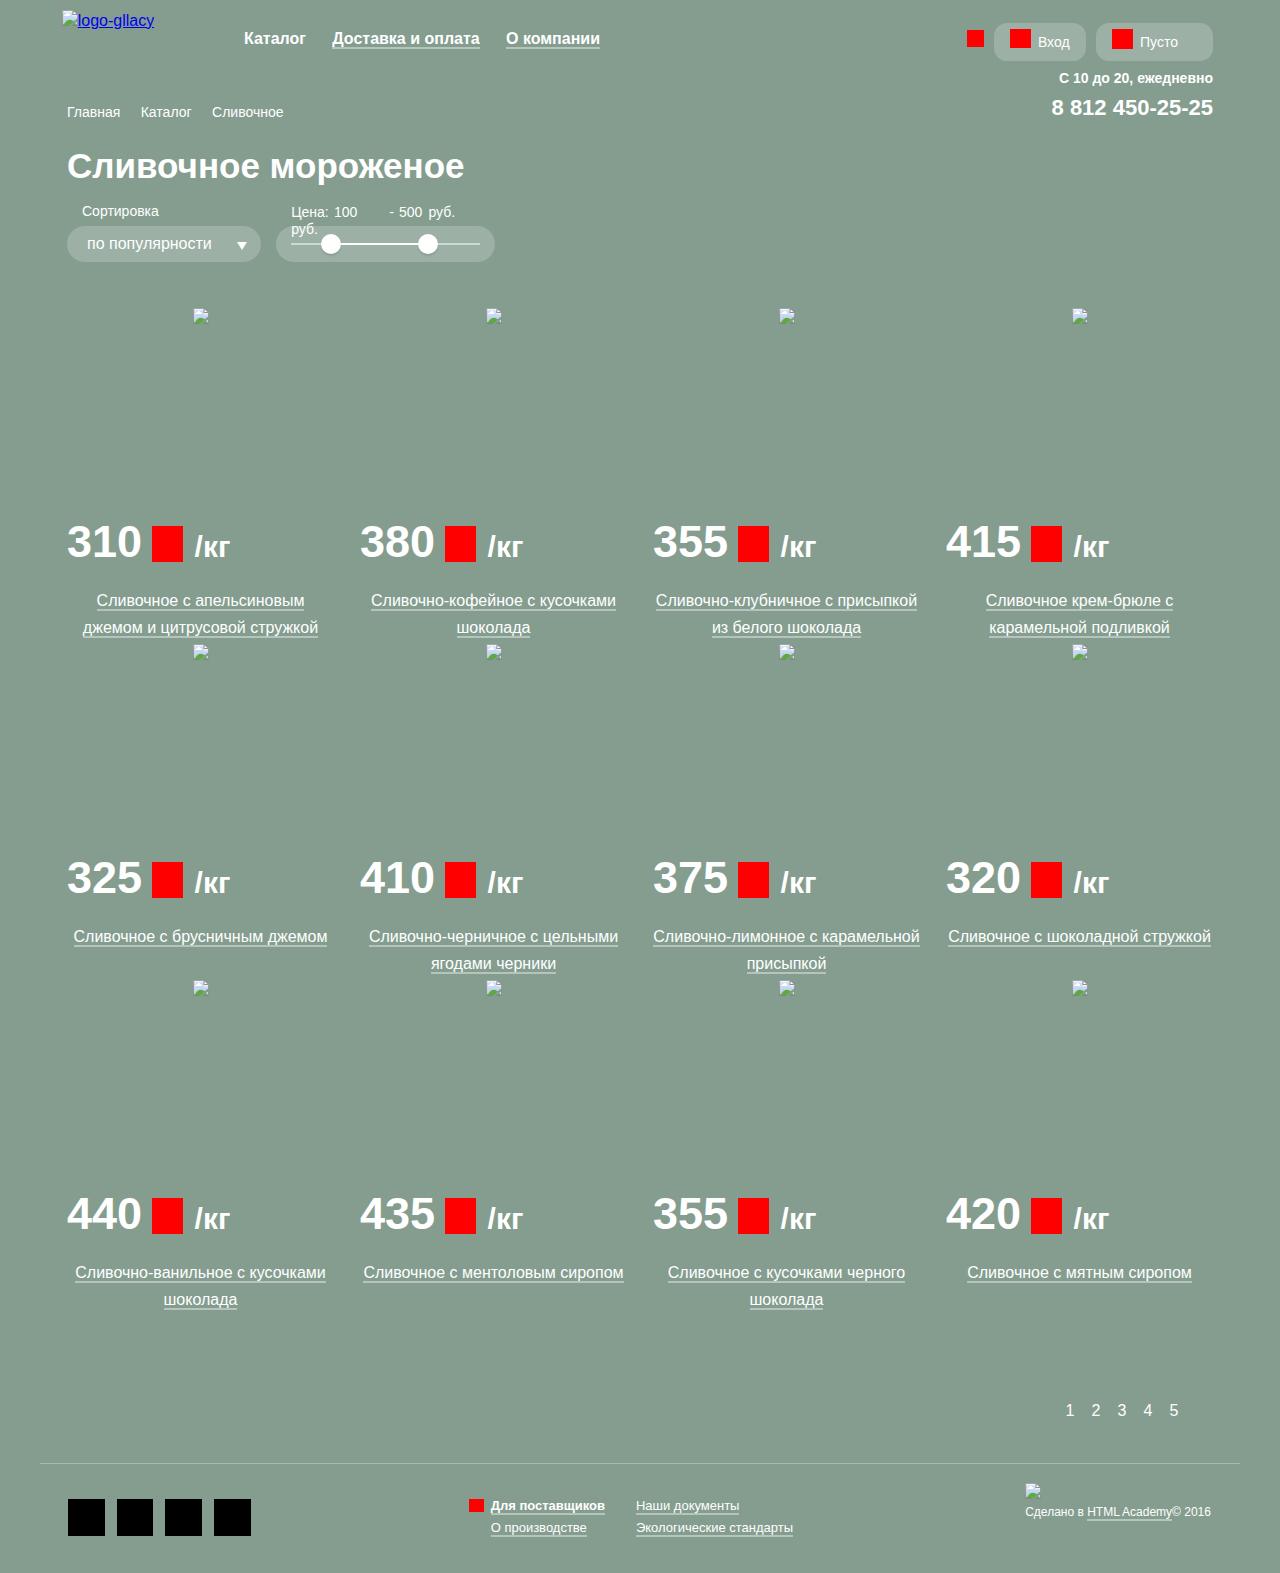
==== catalog.html @ 7f117c78 "Сетка страницы index.html  на проверку." ====
<!DOCTYPE html>
<html lang="ru">
<head>
  <meta charset="UTF-8">
  <title>Gllacy Каталог</title>
  <link href="css/style.css" rel="stylesheet">
  <link href="css/font-awesome.min.css" rel="stylesheet">

  <style>
 /**
     .search-form label, .login-form label {
      font-size: 0;
      display: block;
    }
    .search-form input, .login-form input {
      font-size: 14px;
      width: 100%;
    }


    .select {
      display: inline-block;
      width: 200px;
      height: 30px;
      line-height: 30px;
      background: rgba(155,155,155,.6);
      border-radius: 30px;
      position: relative;
    }
    .select::after {
      position: absolute;
      content: "";
      border-top: 8px solid #000;
      border-left: 5px solid transparent;
      border-right: 5px solid transparent;
      border-bottom-width: 0;
      right: 10px;
      top: 13px;
    }
    .select input {
      display: none;
    }
    #popular:checked ~ .select-text .select-text-1,
    #cheap:checked ~ .select-text .select-text-2,
    #expensive:checked ~ .select-text .select-text-3,
    #fat:checked ~ .select-text .select-text-4 {
      display: block;
    }
    #popular:checked ~ .select-drop [for="popular"],
    #cheap:checked ~ .select-drop [for="cheap"],
    #expensive:checked ~ .select-drop [for="expensive"],
    #fat:checked ~ .select-drop [for="fat"] {
      display: none;
    }
    .select-text div {
      display: none;
      padding: 0 20px;
    }
    .select-drop {
      top: 100%;
      width: 100%;
      box-sizing: border-box;
      position: absolute;
      background: white;
      display: none;
    }
    .select:hover .select-drop {
      display: block;
    }
    .label-drop {
      display: block;
      line-height: 1.5;
      padding: 3px 20px;
    }
    .label-drop:hover {
      background: blue;
    }**/

  </style>
</head>
<body>

<header class="main-header">
  <div class="container-center clearfix">

    <nav class="main-navigation">
      <div class="logo">
        <a href="index.html"><img src="img/logo_gllacyshop.svg" width="154px" height="64px" alt="logo-gllacy"></a>
      </div>
      <ul class="catalog-menu">
        <li class="catalog">
          <a href="#">Каталог</a>
          <div class="wrapper-catalog-submenu">
            <ul class="catalog-submenu">
              <li class="catalog-new">
                <a href="#">Новинки</a>
              </li>
              <li class="catalog-current-page">
                <a href="#">Сливочное</a>
              </li>
              <li>
                <a href="#">Щербеты</a>
              </li>
              <li>
                <a href="#">Фруктовый лед</a>
              </li>
              <li>
                <a href="#">Мелорин</a>
              </li>
            </ul>
            </div>
        </li>
        <li>
          <a href="#"><span>Доставка и оплата</span></a>
        </li>
        <li>
          <a href="#"><span>О компании</span></a>
        </li>
      </ul>
    </nav>
    <div class="user-block">
      <div class="user-search">
        <a class="search-link" href="#">
        </a>
        <div class="user-search-form">
          <form class="search-form" action="#" method="post" name="search-form">
            <fieldset>
              <label><input type="text" name="search-item" value="" placeholder="Что ищем?">Что ищем?</label>
            </fieldset>
          </form>
        </div>
      </div>
      <div class="user-login">
        <a class="user-login-link" href="#">Вход</a>
        <div class="user-login-form">
          <form class="login-form" action="#" method="post" name="login-form">
            <fieldset>
              <label><input type="email" name="e-mail" value="" placeholder="Электронная почта">Электронная
                почта</label>
              <label><input type="password" name="password" value="" placeholder="Пароль">Пароль</label>
              <div class="wrapper-button-links">
                <button class="btn" type="submit">Войти</button>
                <div class="user-login-links">
                  <a href="#">Забыли пароль?</a>
                  <a href="#">Новая регистрация</a>
                </div>
              </div>
            </fieldset>
          </form>

        </div>
      </div>
      <div class="user-cart">
        <a class="user-cart-link" href="#"><span class="cart-empty">Пусто</span><span class="cart-number-of-items">2 товара</span> </a>

        <div class="user-cart-form">

          <table class="cart-form-table">
            <tr>
              <td class="cart-check"><span class="cart-check-simbol"></span></td>
              <td class="cart-image"><img src="#" width="" height="" alt="icon-hit1"></td>
              <td class="cart-description">Пломбир с апельсиновым джемом</td>
              <td class="cart-price-per-item">1,5 кг <span class="price-per-item">х 200 руб.</span></td>
              <td class="cart-price-total">300 руб.</td>
            </tr>
            <tr>
              <td class="cart-check"><span class="cart-check-simbol"></span></td>
              <td class="cart-image"><img src="#" width="" height="" alt="icon-hit3"></td>
              <td class="cart-description">Клубничный пломбир с присыпкой<br>
                из белого шоколада
              </td>
              <td class="cart-price-per-item">1,5 кг <span class="price-per-item">х 300 руб.</span></td>
              <td class="cart-price-total">450 руб.</td>
            </tr>
            <tr>
              <td class="cart-total" colspan="4">Итого: 750 руб.</td>
            </tr>
          </table>
          <a href="#" class="btn btn-order">Оформить заказ</a>

        </div>
      </div>
    </div>
    <div class="contact-info">
      <span class="contact-info-normal">С 10 до 20, ежедневно</span><br><span class="contact-info-bold">8 812 450-25-25</span>
    </div>

  </div>
</header>

<main class="container-center">

  <div class="container-header">
    <div class="breadcrumbs">
      <a href="index.html">Главная</a>
      <a href="">Каталог</a>
      <a href="#" class="breadcrumbs-current-page">Сливочное</a>
    </div>
    <h1 class="container-header-header">Сливочное мороженое</h1>
  </div>

  <div class="container-content clearfix">
    <form class="filter-icecream" action="URL" name="icecream" method="post">

      <fieldset class="filter-icecream-sorting">
        <legend>Сортировка</legend>
        <div class="select">
          <input type="radio" id="popular" name="sorting" value="popular" checked>
          <input type="radio" id="cheap" name="sorting" value="popular">
          <input type="radio" id="expensive" name="sorting" value="popular">
          <input type="radio" id="fat" name="sorting" value="popular">
          <div class="select-text">
            <div class="select-text-1">по популярности</div>
            <div class="select-text-2">сначала не дорогие</div>
            <div class="select-text-3">сначала дорогие</div>
            <div class="select-text-4">по жирности</div>
          </div>
          <div class="select-drop">
            <label class="label-drop" for="popular">по популярности</label>
            <label class="label-drop" for="cheap">сначала не дорогие</label>
            <label class="label-drop" for="expensive">сначала дорогие</label>
            <label class="label-drop" for="fat">по жирности</label>
          </div>
        </div>
      </fieldset>

      <div class="filter-icecream-price">

        <div class="price-control">
          <label class="min-price">Цена:<input name="min-price" type="text" value="100">руб.</label>
          <label class="max-price">-<input name="max-price" type="text" value="500">руб.</label>
        </div>
        <div class="range-control">
          <div class="scale">
            <div class="bar" style="margin-left: 30px; width: 98px"></div>
          </div>
          <div class="range-toggle range-toggle-min"></div>
          <div class="range-toggle range-toggle-max"></div>
        </div>

      </div>

      <!--<fieldset class="filter-icecream-fatness">
        <legend>Жирность</legend>
        <input type="radio" id="id-0%" name="fatness" value="0%">
        <label for="id-0%">0%</label>
        <input type="radio" id="id<10%" name="fatness" value="<10%" checked>
        <label for="id<10%">до 10%</label>
        <input type="radio" id="id<30%" name="fatness" value="<30%">
        <label for="id<30%">до 30%</label>
        <input type="radio" id="id>30%" name="fatness" value=">30%">
        <label for="id>30%">выше 30%</label>
      </fieldset>

      <fieldset class="filter-icecream-filler">
        <input type="checkbox" id="id-chocolate" name="filler" value="chocolate" checked>
        <label for="id-chocolate">шоколадные</label>
        <input type="checkbox" id="id-sugar-powder" name="filler" value="sugar-powder" checked>
        <label for="id-sugar-powder">сахарные присыпки</label>
        <input type="checkbox" id="id-fruit" name="filler" value="fruit">
        <label for="id-fruit">фрукты</label>
        <input type="checkbox" id="id-syrups" name="filler" value="syrups">
        <label for="id-syrups">сиропы</label>
        <input type="checkbox" id="id-jams" name="filler" value="jams">
        <label for="id-jams">джемы</label>
      </fieldset>
      <button class="btn" type="submit">Применить</button>-->

    </form>

    <div class="list-of-icecreams">

      <article class="icecream-option">
        <div class="icecream-image-block">
          <div class="icecream-image">
            <a href="#"><img src="img/icecream_image1.png" width="267" height="267" alt="Сливочное с апельсиновым джемом и цитрусовой стружкой"></a>
          </div>
          <div class="icecream-price">
            310 <span class="icecream-price-P"></span><span class="kg">/кг</span>
          </div>
          <div class="icecream-quick-view">
            <a class="btn" href="#">Быстрый просмотр</a>
          </div>
        </div>
        <h3 class="icecream-title">
          <a href="#">Сливочное с апельсиновым
            джемом и цитрусовой стружкой</a>
        </h3>
      </article>

      <article class="icecream-option">
        <div class="icecream-image-block">
          <div class="icecream-image">
            <a href="#"><img src="img/icecream_image2.png" width="267" height="267" alt="Сливочно-кофейное с кусочками шоколада"></a>
          </div>
          <div class="icecream-price">
            380 <span class="icecream-price-P"></span><span class="kg">/кг</span>
          </div>
          <div class="icecream-quick-view">
            <a class="btn" href="#">Быстрый просмотр</a>
          </div>
        </div>
        <h3 class="icecream-title">
          <a href="#">Сливочно-кофейное с
            кусочками шоколада</a>
        </h3>
      </article>

      <article class="icecream-option">
        <div class="icecream-image-block">
          <div class="icecream-image">
            <a href="#"><img src="img/icecream_image3.png" width="267" height="267" alt="Сливочно-клубничное с присыпкой из белого шоколада"></a>
          </div>
          <div class="icecream-price">
            355 <span class="icecream-price-P"></span><span class="kg">/кг</span>
          </div>
          <div class="icecream-quick-view">
            <a class="btn" href="#">Быстрый просмотр</a>
          </div>
        </div>
        <h3 class="icecream-title">
          <a href="#">Сливочно-клубничное с
            присыпкой из белого
            шоколада</a>
        </h3>
      </article>

      <article class="icecream-option">
        <div class="icecream-image-block">
          <div class="icecream-image">
            <a href="#"><img src="img/icecream_image4.png" width="267" height="267" alt="Сливочное крем-брюле с карамельной подливкой"></a>
          </div>
          <div class="icecream-price">
            415 <span class="icecream-price-P"></span><span class="kg">/кг</span>
          </div>
          <div class="icecream-quick-view">
            <a class="btn" href="#">Быстрый просмотр</a>
          </div>
        </div>
        <h3 class="icecream-title">
          <a href="#">Сливочное крем-брюле
            с карамельной
            подливкой</a>
        </h3>
      </article>

      <article class="icecream-option">
        <div class="icecream-image-block">
          <div class="icecream-image">
            <a href="#"><img src="img/icecream_image5.png" width="267" height="267" alt="Сливочное с брусничным джемом"></a>
          </div>
          <div class="icecream-price">
            325 <span class="icecream-price-P"></span><span class="kg">/кг</span>
          </div>
          <div class="icecream-quick-view">
            <a class="btn" href="#">Быстрый просмотр</a>
          </div>
        </div>
        <h3 class="icecream-title">
          <a href="#">Сливочное с
            брусничным джемом</a>
        </h3>
      </article>

      <article class="icecream-option">
        <div class="icecream-image-block">
          <div class="icecream-image">
            <a href="#"><img src="img/icecream_image6.png" width="267" height="267" alt="Сливочно-черничное с цельными ягодами черники"></a>
          </div>
          <div class="icecream-price">
            410 <span class="icecream-price-P"></span><span class="kg">/кг</span>
          </div>
          <div class="icecream-quick-view">
            <a class="btn" href="#">Быстрый просмотр</a>
          </div>
        </div>
        <h3 class="icecream-title">
          <a href="#">Сливочно-черничное с
            цельными ягодами
            черники </a>
        </h3>
      </article>

      <article class="icecream-option">
        <div class="icecream-image-block">
          <div class="icecream-image">
            <a href="#"><img src="img/icecream_image7.png" width="267" height="267" alt="Сливочно-лимонное с карамельной присыпкой"></a>
          </div>
          <div class="icecream-price">
            375 <span class="icecream-price-P"></span><span class="kg">/кг</span>
          </div>
          <div class="icecream-quick-view">
            <a class="btn" href="#">Быстрый просмотр</a>
          </div>
        </div>
        <h3 class="icecream-title">
          <a href="#">Сливочно-лимонное с
            карамельной
            присыпкой </a>
        </h3>
      </article>

      <article class="icecream-option">
        <div class="icecream-image-block">
          <div class="icecream-image">
            <a href="#"><img src="img/icecream_image8.png" width="267" height="267" alt="Сливочное с шоколадной стружкой"></a>
          </div>
          <div class="icecream-price">
            320 <span class="icecream-price-P"></span><span class="kg">/кг</span>
          </div>
          <div class="icecream-quick-view">
            <a class="btn" href="#">Быстрый просмотр</a>
          </div>
        </div>
        <h3 class="icecream-title">
          <a href="#">Сливочное с
            шоколадной стружкой </a>
        </h3>
      </article>

      <article class="icecream-option">
        <div class="icecream-image-block">
          <div class="icecream-image">
            <a href="#"><img src="img/icecream_image9.png" width="267" height="267" alt="Сливочно-ванильное с кусочками шоколада"></a>
          </div>
          <div class="icecream-price">
            440 <span class="icecream-price-P"></span><span class="kg">/кг</span>
          </div>
          <div class="icecream-quick-view">
            <a class="btn" href="#">Быстрый просмотр</a>
          </div>
        </div>
        <h3 class="icecream-title">
          <a href="#">Сливочно-ванильное с
            кусочками шоколада </a>
        </h3>
      </article>

      <article class="icecream-option">
        <div class="icecream-image-block">
          <div class="icecream-image">
            <a href="#"><img src="img/icecream_image10.png" width="267" height="267" alt="Сливочноe с ментоловым сиропом"></a>
          </div>
          <div class="icecream-price">
            435 <span class="icecream-price-P"></span><span class="kg">/кг</span>
          </div>
          <div class="icecream-quick-view">
            <a class="btn" href="#">Быстрый просмотр</a>
          </div>
        </div>
        <h3 class="icecream-title">
          <a href="#">Сливочноe с
            ментоловым сиропом </a>
        </h3>
      </article>

      <article class="icecream-option">
        <div class="icecream-image-block">
          <div class="icecream-image">
            <a href="#"><img src="img/icecream_image11.png" width="267" height="267" alt="Сливочное с кусочками черного шоколада"></a>
          </div>
          <div class="icecream-price">
            355 <span class="icecream-price-P"></span><span class="kg">/кг</span>
          </div>
          <div class="icecream-quick-view">
            <a class="btn" href="#">Быстрый просмотр</a>
          </div>
        </div>
        <h3 class="icecream-title">
          <a href="#">Сливочное с кусочками
            черного шоколада </a>
        </h3>
      </article>

      <article class="icecream-option">
        <div class="icecream-image-block">
          <div class="icecream-image">
            <a href="#"><img src="img/icecream_image12.png" width="267" height="267" alt="Сливочное с мятным сиропом"></a>
          </div>
          <div class="icecream-price">
            420 <span class="icecream-price-P"></span><span class="kg">/кг</span>
          </div>
          <div class="icecream-quick-view">
            <a class="btn" href="#">Быстрый просмотр</a>
          </div>
        </div>
        <h3 class="icecream-title">
          <a href="#">Сливочное с мятным
            сиропом </a>
        </h3>
      </article>

    </div>
    <div class="pagination">
      <a class="prev" href="#prev">Назад
        <i class="fa fa-angle-left disabled"></i>
      </a>
      <a class="current" href="#">1</a>
      <a href="#">2</a>
      <a href="#">3</a>
      <a href="#">4</a>
      <a href="#">5</a>
      <a class="next" href="#next">Вперед
        <i class="fa fa-angle-right"></i>
      </a>
    </div>
  </div>
</main>

<footer class="main-footer">
  <div class="container-center clearfix">

    <section class="footer-social">
      <a class="social-btn social-btn-tw" href="#">Твиттер</a>
      <a class="social-btn social-btn-inst" href="#">Инстаграм</a>
      <a class="social-btn social-btn-fb" href="#">Фейсбук</a>
      <a class="social-btn social-btn-vk" href="#">Вконтакте</a>
    </section>
    <section class="footer-about-us">
      <div class="about-us-column1">
        <a href="#">Для поставщиков</a><br>
        <a href="#">О производстве</a>
      </div>
      <div class="about-us-column2">
        <a href="#">Наши документы</a><br>
        <a href="#">Экологические стандарты</a>
      </div>
    </section>
    <section class="footer-copyright">
      <a href="https://htmlacademy.ru"> <img src="img/logo-html_academy.svg" width="108" height="37" alt="logo-HTML-academy"></a>
      <p>Сделано в <a href="https://htmlacademy.ru">HTML Academy</a>© 2016</p>
    </section>

  </div>
</footer>
</body>
</html>
---- css/style.css ----
body {
  font-family: 'Roboto', Helvetica, sans-serif;
  font-size: 16px;
  font-weight: normal;
  line-height: 22px;
  color: #ffffff;
}

body {
  margin: 0;
  padding: 0;
  background: #849d8f;
}
/**---------------------Slider-index.html only-------------------**/
body > input[type="radio"] {
  display: none;
}

.site-wrapper {
  min-width: 1200px;
  background: #849d8f url("../img/slider_option1.png") no-repeat;
  background-position: top center;
  transition: background-image 0.5s ease, background-color 0.5s ease;
}

.site-wrapper:before,
.site-wrapper:after {
  content: "";
  visibility: hidden;
}

.site-wrapper:before{
  background-image: url("../img/slider_option2.png");
}

.site-wrapper:after {
  background-image: url("../img/slider_option3.png");
}
/**---------------------Slider-index.html only-------------------**/

.container-center {
  width: 1200px;
  margin: 0 auto;
  padding: 0 27px;
  -webkit-box-sizing: border-box;
  -moz-box-sizing: border-box;
  box-sizing: border-box;
}

header .container-center {
  position: relative;
}

.main-header .main-navigation {
  float: left;
  max-width: 766.70px;
}

.main-navigation .catalog-menu {
  margin: 0;
  margin-left: 163.88px;
  padding: 0;
  padding-top: 23px;
  list-style: none;
  font-size: 0;
}

.catalog-menu > li {
  display: inline-block;
  position: relative;
  vertical-align: top;
  font-size: 16px;
  font-weight: bold;
  line-height: 20px;
}

.catalog-menu > li > a {
  display: block;
  padding: 7px 13.13px;
  color: #ffffff;
  text-decoration: none;
  line-height: 18px;
  border-radius: 13px;
}

.catalog-menu span {
  border-bottom: 2px rgba(255, 255, 255, 0.4) solid;
}

.catalog-menu li:hover a {
  background: #f7f6f3;
  color: #333333;
}

.catalog-menu > li > a:active {
  background: red;
  color: #333333;
}

.wrapper-catalog-submenu {
  display: none;
  position: absolute;
  z-index: 100;
  top: 32px;
  left: -6.62px;
  min-width: 142.81px;
  padding-top: 5px;
}

.main-navigation .catalog-submenu {
  padding: 0;
  padding-top: 10.87px;
  padding-bottom: 5px;
  background: #f7f6f3;
  list-style: none;
  border-radius: 4px;
  -webkit-box-sizing: border-box;
  -moz-box-sizing: border-box;
  box-sizing: border-box;
}

.catalog-submenu > li {
  font-size: 14px;
  font-weight: normal;
}

.catalog-submenu a {
  display: block;
  margin-bottom: 5px;
  padding-top: 6px;
  padding-bottom: 6px;
  padding-left: 19.75px;
  padding-right: 21.14px;
  color: #343434;
  text-decoration: none;
}

.catalog:hover .wrapper-catalog-submenu {
  display: block;
}

.main-header .user-block {
  float: right;
  max-width: 322.61px;
  padding-top: 23px;
  vertical-align: top;
  font-size: 0;
}

.user-search, .user-login, .user-cart {
  display: inline-block;
  position: relative;
  margin-left: 10.20px;
  font-size: 14px;
  font-weight: 500;
}

.search-link, .user-login-link, .user-cart-link {
  display: block;
  position: relative;
  padding-top: 8.06px;
  padding-bottom: 8.22px;
  color: #ffffff;
  text-decoration: none;
  background: rgba(255,255,255,0.2);
  border-radius: 13px;
  -webkit-box-sizing: border-box;
  -moz-box-sizing: border-box;
  box-sizing: border-box;
}

.search-link {
  width: 17px;
  height: 17px;
}

.search-link::before {
  content: "";
  position: absolute;
  top: 0;
  left: 0;
  width: 17px;
  height: 17px;
  background: #ff0000;
}

.user-login-link {
  min-width: 91.88px;
  padding-left: 44px;
}

.user-login-link::before {
  content: "";
  position: absolute;
  top: 6px;
  left: 16px;
  width: 21px;
  height: 19px;
  background: #ff0000;
}

.user-cart-link {
  min-width: 117px;
  padding-left: 44px;
}

.user-cart-link::before {
  content: "";
  position: absolute;
  top: 6px;
  left: 16px;
  width: 21px;
  height: 20px;
  background: #ff0000;
}

.user-search-form, .user-login-form, .user-cart-form {
  display: none;
  position: absolute;
  z-index: 100;
  right: 0;
  top: 37px;
}

.user-search:hover .search-link,
.user-login:hover .user-login-link,
.user-cart:hover .user-cart-link {
  background: #f8f7f4;
  color: #313131;
}

.user-search:hover .user-search-form,
.user-login:hover .user-login-form,
.user-cart:hover .user-cart-form {
  display: block;
}

.cart-number-of-items {
  display: none;
}

.user-cart:hover .cart-number-of-items {
  display: block;
}

.user-cart:hover .cart-empty {
  display: none;
}

.clearfix::after {
  content: "";
  display: table;
  clear: both;
}

.main-header .logo {
  position: absolute;
  top: 9.69px;
  left: 21.75px;
}

.main-header .contact-info {
  position: absolute;
  top: 70.87px;
  right: 27px;
  width: 322.61px;
  color: #ffffff;
  font-size: 0;
  text-align: right;
}

.contact-info-normal {
  font-size: 14px;
  font-weight: bold;
  line-height: 15.67px;
}

.contact-info-bold {
  font-size: 22px;
  font-weight: bold;
  line-height: 28.35px;
}

.btn {
  display: inline-block;
  vertical-align: top;
  background-color: #e94f38;
  color: #ffffff;
  text-decoration: none;
}
/**--------------------- slider-index.html only-------------------**/
.slider {
  position: relative;
  margin-bottom: 40.67px;
  padding-top: 339.50px;
  text-align: center;
}

.slide {
  display: none;
}

.slide-title {
  width: 700px;
  margin: 0 auto;
  margin-bottom: 19.77px;
  color: #ffffff;
  font-size: 60px;
  font-weight: 900;
  line-height: 60.35px;
}

.btn-slider {
  padding: 14.33px 38.80px;
  text-align: center;
  font-size: 31.48px;
  font-weight: bold;
  line-height: 41px;
  text-shadow: 0 2px 5px rgba(160, 32, 11, 0.76);
  background: -moz-linear-gradient(top, #f26843 0%, #e74a35 100%);
  background: -webkit-linear-gradient(top, #f26843 0%, #e74a35 100%);
  background: linear-gradient(to bottom, #f26843 0%, #e74a35 100%);
  border-radius: 100px;
  box-shadow: 0 2px 2px rgba(172, 16, 0, 0.64);
}

.slide-btn:hover {
  background: -moz-linear-gradient(top, #f58669 0%, #ec6f5e 100%);
  background: -webkit-linear-gradient(top, #f58669 0%, #ec6f5e 100%);
  background: linear-gradient(to bottom, #f58669 0%, #ec6f5e 100%);
  box-shadow: 0 2px 2px rgba(172, 16, 0, 1);
}

.slide-btn:active {
  background: -moz-linear-gradient(top, #d84732 0%, #e1613e 100%);
  background: -webkit-linear-gradient(top, #d84732 0%, #e1613e 100%);
  background: linear-gradient(to bottom, #d84732 0%, #e1613e 100%);
  box-shadow: inset 0 2px 2px rgba(172, 16, 0, 1);
}

.slider-controls {
  position: absolute;
  bottom: 22.55px;
  left: 0;
  z-index: 20;
  font-size: 0;
}

.slider-controls label {
  display: inline-block;
  width: 17px;
  height: 17px;
  margin-right: 8px;
  vertical-align: top;
  background-color: transparent;
  border: 2px solid #ffffff;
  border-radius: 50%;
  cursor: pointer;
}

#btn-1:checked ~ .site-wrapper #slide1,
#btn-2:checked ~ .site-wrapper #slide2,
#btn-3:checked ~ .site-wrapper #slide3 {
  display: block;
}

#btn-1:checked ~ .site-wrapper {
  background-color: #849d8f;
  background-image: url("../img/slider_option1.png");
}

#btn-2:checked ~ .site-wrapper {
  background-color: #8996a6;
  background-image: url("../img/slider_option2.png");
}

#btn-3:checked ~ .site-wrapper {
  background-color: #9d8b84;
  background-image: url("../img/slider_option3.png");
}

#btn-1:checked ~ .site-wrapper label[for="btn-1"],
#btn-2:checked ~ .site-wrapper label[for="btn-2"],
#btn-3:checked ~ .site-wrapper label[for="btn-3"] {
  background-color: #ffffff;
}
/**--------------------- slider-index.html only-------------------**/

/**--------------------- special offers-index.html only-------------------**/
.special-offers {
  margin-bottom: 40.25px;
  color: #ffffff;
}

.special-offer {
  max-width: 560px;
  padding-left: 18px;
  padding-right: 20px;
  padding-top: 17.67px;
  border-radius: 12px;
  -webkit-box-sizing: border-box;
  -moz-box-sizing: border-box;
  box-sizing: border-box;
}

h2.special-offer-header {
  margin-top: 0;
  margin-bottom: 16px;
  font-size: 35px;
  font-weight: bold;
  line-height: 38.61px;
}

.special-offers p {
  margin-top: 0;
  margin-bottom: 27.29px;
  min-height: 58.78px;
  font-size: 18px;
  font-weight: bold;
  line-height: 22px;
}

.malinka {
  float: left;
  background: #a70004 url("../img/special_offer_malinka.png") no-repeat;
  background-size: cover;
}

.chocolate {
  float: right;
  background: #4a2a1c url("../img/special_offer_chocolate.png") no-repeat;
  background-size: cover;
}

.btn-special-offer {
  margin-bottom: 22.89px;
  text-align: right;
  font-size: 18px;
  font-weight: bold;
}

.btn-special-offer a {
  padding: 12.99px 21.86px;
  border-radius: 23px;
}
/**--------------------- special offers-index.html only-------------------**/

/**--------------------- catalog container-header-catalog.html only-------------------**/
.container-header {
  padding-top: 44.05px;
  font-size: 0;
}

.container-header .breadcrumbs{
  margin-bottom: 5.67px;
  padding-right: 261.5px;
}

.breadcrumbs a {
  display: inline-block;
  vertical-align: top;
  margin-right: 20.43px;

  text-decoration: none;
  font-size: 14px;
  font-weight: normal;
  line-height: 15.62px;
  color: #ffffff;
}

h1.container-header-header {
  font-size: 35px;
  font-weight: bold;
  color: #ffffff;
  line-height: 30px;
}
/**--------------------- catalog container-header-catalog.html only-------------------**/

/**--------------------- catalog container-content-catalog.html only-------------------**/
.container-content {

}
/**--------------------- FORM filter-icecream-catalog.html only-------------------**/
.container-content .filter-icecream{
  margin-bottom: 39.8px;
  font-size: 0;
}

.filter-icecream-sorting, .filter-icecream-price,
.filter-icecream-fatness,.filter-icecream-filler{
  display: inline-block;
  margin-right: 15.2px;
}
/**--------------------- FORM filter-icecream-sorting.html only-------------------**/
.filter-icecream-sorting {
  padding: 0;
  margin: 0;
  margin-right: 15.2px;
  margin-bottom: 6px;
  border: none;
  outline: none;
  font-family: 'Roboto', Helvetica, sans-serif;
  font-size: 14px;
  font-weight: 500;
  color: #ffffff;
}

.filter-icecream-sorting legend {
  padding: 0;
  margin: 0;
  margin-left: 15px;
  line-height: 15.78px;
  margin-bottom:6px;
}

.filter-icecream-sorting .select {
  display: inline-block;
  width: 194px;
  height: 36px;
  line-height: 36px;
  background: rgba(255,255,255,.2);
  border-radius: 30px;
  position: relative;
}

.filter-icecream-sorting .select::after {
  position: absolute;
  content: "";
  border-top: 8px solid #FFFFFF;
  border-left: 5px solid transparent;
  border-right: 5px solid transparent;
  border-bottom-width: 0;
  right: 14px;
  top: 16px;
}

.select input {
  display: none;
  padding: 0;
  margin: 0;
}

#popular:checked ~ .select-text .select-text-1,
#cheap:checked ~ .select-text .select-text-2,
#expensive:checked ~ .select-text .select-text-3,
#fat:checked ~ .select-text .select-text-4 {
  display: block;
}

#popular:checked ~ .select-drop [for="popular"],
#cheap:checked ~ .select-drop [for="cheap"],
#expensive:checked ~ .select-drop [for="expensive"],
#fat:checked ~ .select-drop [for="fat"] {
  display: none;
}

.select-text div {
  display: none;
  padding: 0 20px;
  font-size: 16px;
  font-weight: 500;
}

.select-drop {
  top: 37px;
  width: 100%;
  box-sizing: border-box;
  position: absolute;
  background: #FFFFFF;
  display: none;
  font-family: 'Roboto', Helvetica, sans-serif;
  font-size: 14px;
  font-weight: normal;
  color: #343434;
}

.select:hover .select-drop {
  display: block;
}

.select:hover {
  background: #FFFFFF;
}
.select:hover:after {
  border-top: 8px solid #333333;
}

.select:hover .select-text{
  color: #343434;
}

.label-drop {
  display: block;
  line-height: 23px;
  padding: 4px 20px;
}

.label-drop:hover {
  background: #1e90ff;
}
/**--------------------- FORM filter-icecream-sorting.html only-------------------**/

/**--------------------- FORM filter-icecream-price-catalog.html only-------------------**/
/**.filter-icecream {

  font-size: 0;
}**/

.filter-icecream-price {
  display: inline-block;
  vertical-align: top;
  width: 218.5px;
  margin-right: 15.19px;
  font-family: 'Roboto', Helvetica, sans-serif;
  font-size: 14px;
  font-weight: 500;
  color: #ffffff;
}

.price-control {
  height: 15.78px;
  margin-bottom: 6px;
  padding-left: 15px;
  font-size: 0;
}

.price-control label {
  display: inline-block;
  font-size: 14px;
  line-height: 15.78px;
  vertical-align: top;
  cursor: pointer;
}
.price-control .min-price {
  width: 98px;
}

.price-control .max-price {
  width: 66.41px;
  }

.price-control input {
  width: 24.20px;
  margin: 0 3.2px;
 color: inherit;
  font: inherit;
  background: none;
  border: none;
  outline: none;
}
.range-control {
  position: relative;
  width: 218.5px;
  height: 36px;
  padding-top:17px;
  padding-left: 15px;
  padding-right: 15px;
  background: rgba(255, 255, 255, 0.2);
  border-radius: 30px;
  -webkit-box-sizing: border-box;
  -moz-box-sizing: border-box;
  box-sizing: border-box;
}

.range-control .scale {
  height: 2px;
  background: rgba(255, 255, 255, 0.5);
}

.range-control .bar {
  height: 2px;
  background: #ffffff;
}

.range-toggle {
  position: absolute;
  top: 8px;
  left: 0;
  width: 20px;
  height: 20px;
  background:  #ffffff;
  border-radius: 50%;
  box-shadow: 0 2px 2px 0 rgba(0, 0, 0, 0.1);
  cursor: pointer;
}

.range-toggle-min {
  left: 45px;
}

.range-toggle-max {
  left: 142px;
}

/**--------------------- FORM filter-icecream-price-catalog.html only-------------------**/

/**--------------------- FORM filter-icecream-fatness-catalog.html only-------------------**/
/**--------------------- FORM filter-icecream-fatness-catalog.html only-------------------**/

/**--------------------- FORM filter-icecream-filler-catalog.html only-------------------**/
/**--------------------- FORM filter-icecream-filler-catalog.html only-------------------**/

/**--------------------- FORM filter-icecream-catalog.html only-------------------**/




/**--------------------- list-of-icecreams, hit-list-common for index.html, catalog.html-------------------**/
.hit-list {
  margin-bottom: 39.83px;
  font-size: 0;
}

.list-of-icecreams {
  margin-bottom: 81.94px;
  font-size: 0;
}

.hit, .icecream-option {
  display: inline-block;
  vertical-align: top;
  max-width: 267px;
  margin-right: 26px;
  text-align: center;
}

.hit:nth-child(4n),
.icecream-option:nth-child(4n) {
  margin-right: 0;
}

.hit-image-block, .icecream-image-block {
  position: relative;
  width: 267px;
  height: 267px;
  margin-bottom: 15px;
}

.hit-icon {
  font-size: 0;
}

.hit-icon::after {
  content: "";
  position: absolute;
  top: 0;
  left: 0;
  width: 61px;
  height: 61px;
  z-index: 2;
  background: #ff0000;
}

.hit-price, .icecream-price {
  position: absolute;
  top: 208.5px;
  left: 0;
  z-index: 2;
  vertical-align: bottom;
  font-size: 45px;
  font-weight: bold;
  line-height: 52px;
  color: #ffffff;
}

.hit-price .kg, .icecream-price .kg {
  font-size: 30px;
  font-weight: bold;
  color: #ffffff;
}

.hit-price-P, .icecream-price-P {
  margin: 0 20px;
  font-size: 0;
}

.hit-price-P::after,
.icecream-price-P::after {
  content: "";
  position: absolute;
  top: 9.36px;
  left: 85.04px;
  width: 31px;
  height: 36px;
  z-index: 3;
  background: #ff0000;
}

.hit-title a, .icecream-title a {
  font-size: 16px;
  font-weight: 500;
  color: #ffffff;
  line-height: 22px;
  text-decoration: none;
  border-bottom: 2px rgba(255, 255, 255, 0.4) solid;
}
.icecream-quick-view {
  display: none;
}
.icecream-quick-view {
  position: absolute;
  z-index: 1;
  top: -6px;
  left: -6px;
  width: 278px;
  height: 405px;
  background: rgba(255, 255, 255, 0.3);
  border-radius: 4px;
}

.icecream-quick-view a {
  display: inline-block;
  margin: 0 auto;
  margin-top: 348px;
  padding: 9px 26px;
  font-size: 15px;
  font-weight: bold;
  color: #ffffff;
  line-height: 24.3px;
  text-decoration: none;
  border-radius: 14px;
}

.icecream-option:hover .icecream-quick-view {
  display: block;
}

.icecream-option:hover .icecream-image {
  position: absolute;
  z-index: 4;
}

.icecream-option:hover .icecream-price {
  z-index: 5;
}

.icecream-option:hover .icecream-title {
  z-index: 5;
}

/**--------------------- list-of-icecreams, hit-list-common for index.html, catalog.html-------------------**/
/**--------------------- pagination-catalog.html only-------------------**/
.pagination {
  float:right;
  margin-bottom: 39px;
  font-size: 0;
  vertical-align: middle;
}

.pagination a{
  display: inline-block;
  vertical-align: middle;
  width:26px;
  height:26px;
  text-align: center;
  text-decoration: none;
  font-size: 16px;
  font-weight: 500;
  color: #ffffff;
  line-height: 26px;
}

a.prev, a.next {
  font-size: 0;
}
.pagination i {
  font-size: 16px;
  font-weight: 500;
  color: #ffffff;
  line-height: 26px;
}

.pagination .disabled {
  color:rgba(255, 255, 255, 0.2);
}

.pagination a:hover {
  border-radius: 13px;
  background-color: rgba(255, 255, 255, 0.2);
}

.pagination a:active {
  border-radius: 13px;
  background-color: #ffffff;
  color: #353535;
}
/**--------------------- pagination-catalog.html only-------------------**/

/**--------------------- SEO-index.html only-------------------**/
.seo {
  max-width: 1146px;
  margin-bottom: 40px;
  padding-top: 27.17px;
  padding-left: 20.81px;
  padding-bottom: 13.8px;
  padding-right: 15.18px;
  background: #ede0c6 url("../img/seo-pattern.jpg") repeat;
  color: #353535;
  vertical-align: top;
  border-radius: 12px;
  -webkit-box-sizing: border-box;
  -moz-box-sizing: border-box;
  box-sizing: border-box;
}

.seo-header {
  margin: 0;
  margin-bottom: 9.81px;
  font-size: 24px;
  font-weight: 500;
  line-height: 30px;
}

.seo-text {
  margin: 0;
  font-size: 16px;
  font-weight: normal;
  line-height: 22px;
}

.seo-content1, .seo-content2, .seo-content3, .seo-content4 {
  display: inline-block;
  position: relative;
  margin-bottom: 11.15px;
  padding-left: 55.84px;
  padding-top: 14.69px;
  -webkit-box-sizing: border-box;
  -moz-box-sizing: border-box;
  box-sizing: border-box;
}

.seo-content1, .seo-content3 {
  max-width: 535.79px;
  margin-right: 25.75px;
}

.seo-content2, .seo-content4 {
  max-width: 540px;
}

.seo-content1 .seo-icon::after {
  content: "";
  position: absolute;
  top: 0;
  left: 0;
  width: 48px;
  height: 48px;
  background: #ff0000;
}

.seo-content2 .seo-icon::after {
  content: "";
  position: absolute;
  top: 0;
  left: 0;
  width: 48px;
  height: 48px;
  background: #ff0000;
}

.seo-content3 .seo-icon::after {
  content: "";
  position: absolute;
  top: 0;
  left: 0;
  width: 48px;
  height: 48px;
  background: #ff0000;
}

.seo-content4 .seo-icon::after {
  content: "";
  position: absolute;
  top: 0;
  left: 0;
  width: 48px;
  height: 48px;
  background: #ff0000;
}
/**--------------------- SEO-index.html only-------------------**/
/**--------------------- blog news_mailing-index.html only-------------------**/
.wrapper-blognews-mailing {
  margin-bottom: 39.78px;
}

.blog-news {
  float: left;
  max-width: 560px;
  min-height: 220px;
  padding-top: 25.71px;
  padding-left: 20.81px;
  padding-right: 254.98px;
  background: url("../img/blog_news_bd.png") no-repeat;
  -webkit-box-sizing: border-box;
  -moz-box-sizing: border-box;
  box-sizing: border-box;
}

.blog-news span {
  margin: 0;
  margin-bottom: 8px;
  color: #353535;
  font-size: 16px;
  font-weight: 500;
}

.main-news {
  margin: 0;
  color: #353535;
  font-size: 24px;
  font-weight: bold;
  line-height: 29px;
}

.main-news a{
  font-size: 24px;
  font-weight: bold;
  color: #353535;
  line-height: 29px;
}

.mailing {
  float: right;
  max-width: 560px;
  min-height: 220px;
  padding-top: 36.86px;
  padding-left: 26.19px;
  padding-right: 23px;
  background: url("../img/mailing_form_bd.png") no-repeat;
  -webkit-box-sizing: border-box;
  -moz-box-sizing: border-box;
  box-sizing: border-box;
}

.mailing p {
  margin: 0;
  margin-bottom: 37.29px;
  font-size: 16px;
  font-weight: normal;
  color: #5a5a5a;
  line-height: 22px;
}

.mailing-form {
  font-size: 0;
  vertical-align: top;
}

.mailing-form input[type="email"] {
  display: inline-block;
  max-width: 367.11px;
}

.mailing-form label {
  margin: 0;
  padding: 0;
}

.mailing-form button[type="submit"] {
  display: inline-block;
  padding: 12.99px 21.86px;
  text-align: right;
  font-size: 18px;
  font-weight: bold;
  border-radius: 18px;
}

.mailing-form fieldset {
  padding: 0;
  margin: 0;
  border: none;
}
/**--------------------- blog news_mailing-index.html only-------------------**/
/**--------------------- MAP-index.html only-------------------**/
.map .container-center {
  min-height: 429.43px;
  max-width: 1200px;
}

.map-image {
  margin: 0;
  padding: 0;
  font-size: 0;
  line-height: 0;
}

.map .container-center {
  padding: 0;
  position: relative;
}

.map-contacts {
  position: absolute;
  right: 27px;
  top: 50%;
  width: 302px;
  margin-top: -152.5px;
  padding: 31px 25px;
  background: #fefefe;
  border-radius: 13px;
  font-size: 14px;
  font-weight: normal;
  line-height: 20px;
  color: #343434;
  color: #343434;
  -webkit-box-sizing: border-box;
  -moz-box-sizing: border-box;
  box-sizing: border-box;
}

.map-contacts p {
  margin: 0;
  padding: 0;
}

p.map-contacts-part1 {
  margin-bottom: 22.33px;
}

p.map-contacts-part2 {
  margin-bottom: 27px;
}

.map-contacts-text-bold {
  font-size: 18px;
  font-weight: bold;
  line-height: 24px;
  color: #343434;
}

.map-contacts-part2 .map-contacts-text-bold {
   line-height: 22px;
}

.map-contacts .btn{
  display: block;
  margin: 0 auto;
  padding: 12px 31px;
  border-radius: 19px;
  font-size: 17px;
  font-weight: bold;
  line-height: 19.55px;
}

/**--------------------- MAP-index.html only-------------------**/

/**--------------------- FOOTER-common for index.html, catalog.html-------------------**/
.main-footer .container-center {
  border-top: 1px rgba(255, 255, 255, 0.3) solid;
}
.footer-social {
  float: left;
  width: 184.25px;
  margin-right: 217.78px;
  padding-top: 35.67px;
  padding-left: 1px;
  font-size: 0;
  vertical-align: top;
  -webkit-box-sizing: border-box;
  -moz-box-sizing: border-box;
  box-sizing: border-box;
}

.footer-social .social-btn {
  display: inline-block;
  width: 36.65px;
  height: 36.65px;
  margin-right: 12px;
  font-size: 0;
  background: black;
}

.footer-social .social-btn:last-child {
  margin-right: 0;
}

.footer-about-us {
  float: left;
  position: relative;
  padding-top: 35.67px;
  padding-left: 21.66px;
  padding-bottom: 30px;
  vertical-align: top;
  font-size: 0;
}

.about-us-column1, .about-us-column2 {
  display: inline-block;
  font-size: 0;
}

.about-us-column1 {
  margin-right: 30.83px;
}

.footer-about-us a {
  display: inline-block;
  font-size: 13px;
  font-weight: normal;
  color: #ffffff;
  text-decoration: none;
  line-height: 14px;
  border-bottom: 2px rgba(255, 255, 255, 0.4) solid;
}

.about-us-column1 a:first-child {
  font-weight: bold;
}

.footer-about-us::before {
  content: "";
  position: absolute;
  top: 35.67px;
  left: 0;
  width: 15px;
  height: 13px;
  background: #ff0000;
}

.footer-copyright {
  float: right;
  position: relative;
  width: 187.81px;
  padding-top: 19.20px;
  font-size: 0;
  line-height: 0;
}

.footer-copyright p a {
  font-size: 12px;
  font-weight: normal;
  color: #ffffff;
  text-decoration: none;
  line-height: 13.33px;
  border-bottom: 2px rgba(255, 255, 255, 0.4) solid;
}

.footer-copyright p {
  margin: 0;
  margin-top: 7.45px;
  padding: 0;
  font-size: 12px;
  font-weight: normal;
  color: #ffffff;
}
/**--------------------- FOOTER-common for index.html, catalog.html-------------------**/
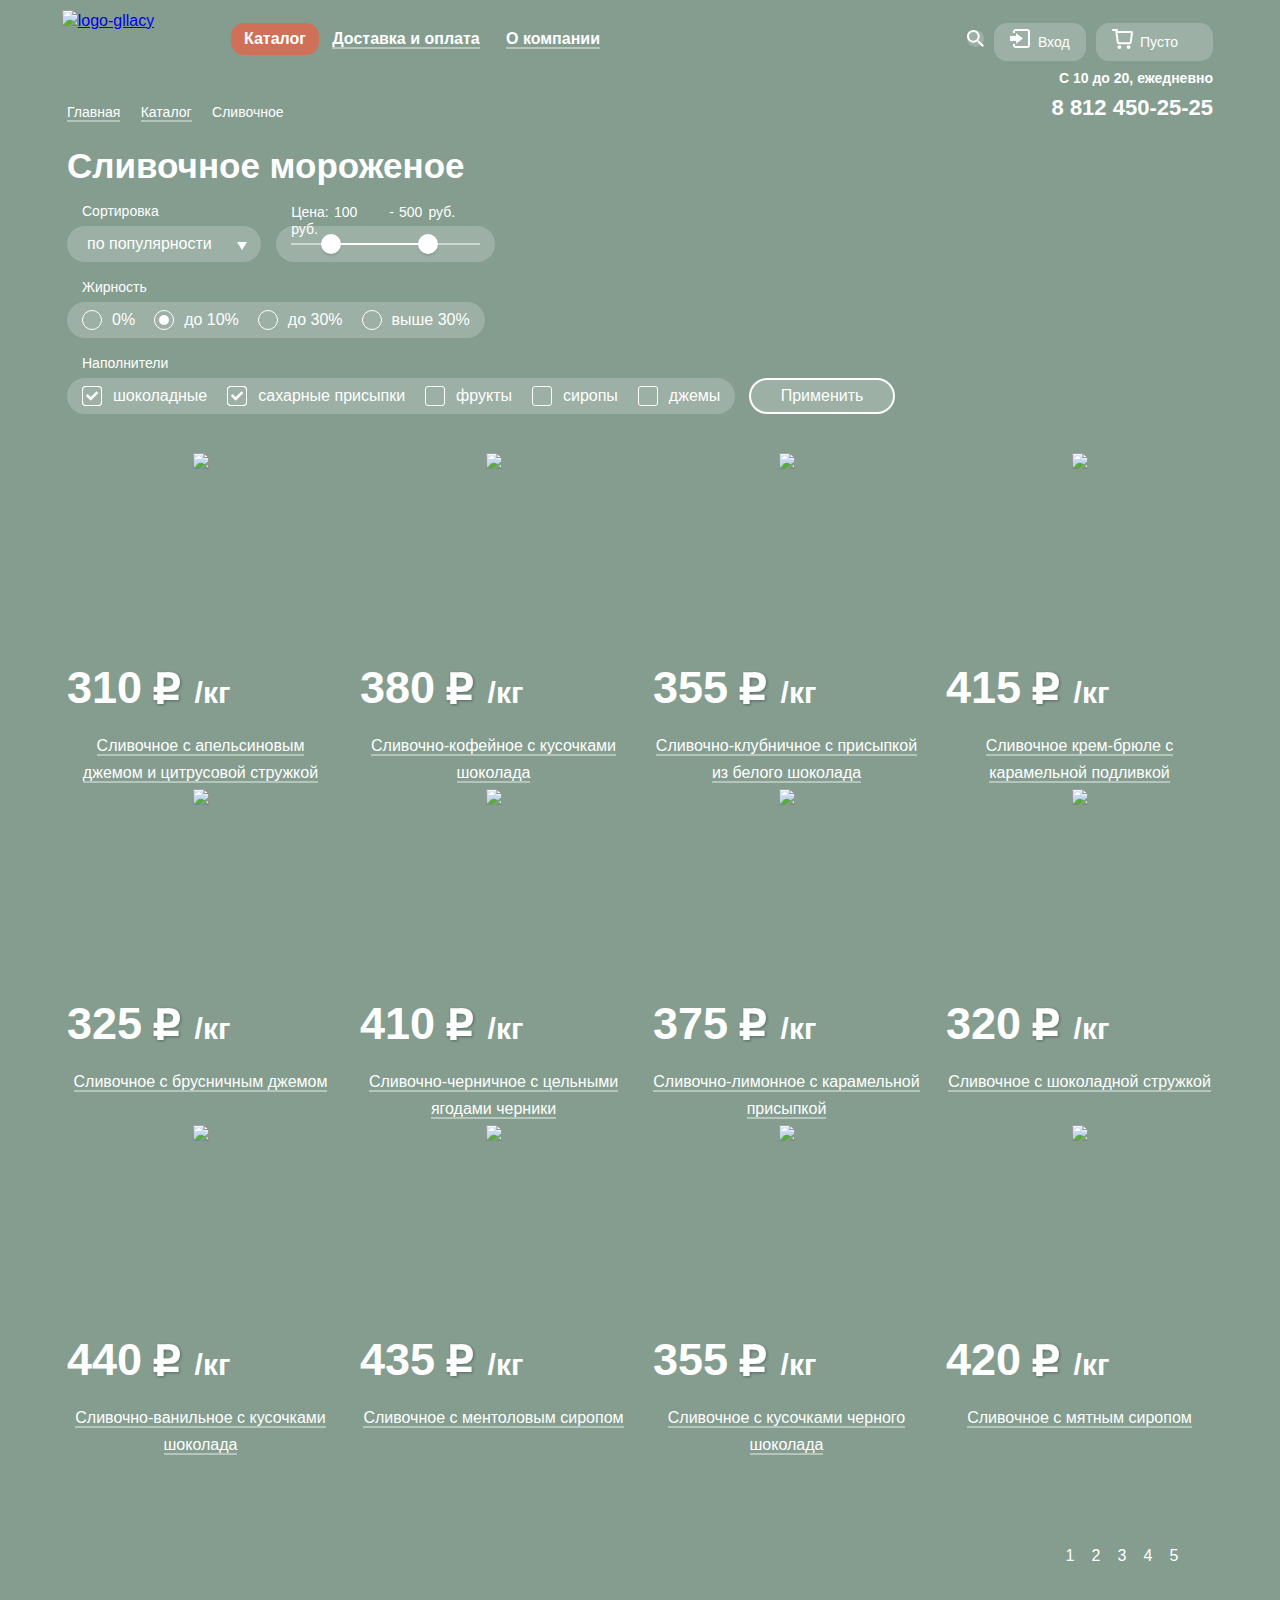
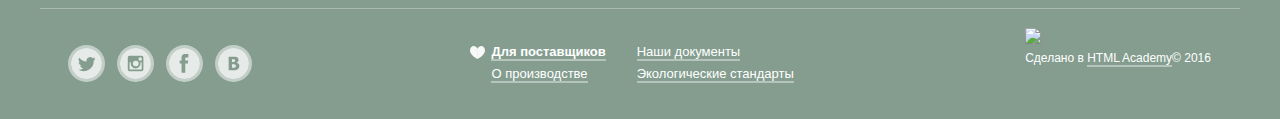
==== commit b554267f: "Сетка страницы index.html  на проверку." ====
--- a/catalog.html
+++ b/catalog.html
@@ -89,13 +89,13 @@
       </div>
       <ul class="catalog-menu">
         <li class="catalog">
-          <a href="#">Каталог</a>
+          <a class="catalog-current-page" href="#">Каталог</a>
           <div class="wrapper-catalog-submenu">
             <ul class="catalog-submenu">
-              <li class="catalog-new">
+              <li class="catalog-new ">
                 <a href="#">Новинки</a>
               </li>
-              <li class="catalog-current-page">
+              <li>
                 <a href="#">Сливочное</a>
               </li>
               <li>
@@ -192,8 +192,8 @@
 
   <div class="container-header">
     <div class="breadcrumbs">
-      <a href="index.html">Главная</a>
-      <a href="">Каталог</a>
+      <a href="index.html"><span>Главная</span></a>
+      <a href=""><span>Каталог</span></a>
       <a href="#" class="breadcrumbs-current-page">Сливочное</a>
     </div>
     <h1 class="container-header-header">Сливочное мороженое</h1>
@@ -240,31 +240,36 @@
 
       </div>
 
-      <!--<fieldset class="filter-icecream-fatness">
+      <fieldset class="filter-icecream-fatness">
         <legend>Жирность</legend>
-        <input type="radio" id="id-0%" name="fatness" value="0%">
-        <label for="id-0%">0%</label>
-        <input type="radio" id="id<10%" name="fatness" value="<10%" checked>
-        <label for="id<10%">до 10%</label>
-        <input type="radio" id="id<30%" name="fatness" value="<30%">
-        <label for="id<30%">до 30%</label>
-        <input type="radio" id="id>30%" name="fatness" value=">30%">
-        <label for="id>30%">выше 30%</label>
+        <div class="filter-icecream-fatness-wrapper">
+          <input type="radio" id="id-0%" name="fatness" value="0%">
+          <label for="id-0%">0%</label>
+          <input type="radio" id="id<10%" name="fatness" value="<10%" checked>
+          <label for="id<10%">до 10%</label>
+          <input type="radio" id="id<30%" name="fatness" value="<30%">
+          <label for="id<30%">до 30%</label>
+          <input type="radio" id="id>30%" name="fatness" value=">30%">
+          <label for="id>30%">выше 30%</label>
+        </div>
       </fieldset>
 
-      <fieldset class="filter-icecream-filler">
-        <input type="checkbox" id="id-chocolate" name="filler" value="chocolate" checked>
-        <label for="id-chocolate">шоколадные</label>
-        <input type="checkbox" id="id-sugar-powder" name="filler" value="sugar-powder" checked>
-        <label for="id-sugar-powder">сахарные присыпки</label>
-        <input type="checkbox" id="id-fruit" name="filler" value="fruit">
-        <label for="id-fruit">фрукты</label>
-        <input type="checkbox" id="id-syrups" name="filler" value="syrups">
-        <label for="id-syrups">сиропы</label>
-        <input type="checkbox" id="id-jams" name="filler" value="jams">
-        <label for="id-jams">джемы</label>
+     <fieldset class="filter-icecream-filler">
+       <legend>Наполнители</legend>
+       <div class="filter-icecream-filler-wrapper">
+          <input type="checkbox" id="id-chocolate" name="filler" value="chocolate" checked>
+          <label for="id-chocolate">шоколадные</label>
+          <input type="checkbox" id="id-sugar-powder" name="filler" value="sugar-powder" checked>
+          <label for="id-sugar-powder">сахарные присыпки</label>
+          <input type="checkbox" id="id-fruit" name="filler" value="fruit">
+          <label for="id-fruit">фрукты</label>
+          <input type="checkbox" id="id-syrups" name="filler" value="syrups">
+          <label for="id-syrups">сиропы</label>
+          <input type="checkbox" id="id-jams" name="filler" value="jams">
+          <label for="id-jams">джемы</label>
+       </div>
       </fieldset>
-      <button class="btn" type="submit">Применить</button>-->
+      <button class="filter-icecream-btn" type="submit">Применить</button>
 
     </form>
 
--- a/css/style.css
+++ b/css/style.css
@@ -4,13 +4,31 @@
   font-weight: normal;
   line-height: 22px;
   color: #ffffff;
-}
-
-body {
   margin: 0;
   padding: 0;
   background: #849d8f;
 }
+/**--------------------COMMON classes----------------------------**/
+
+.clearfix::after {
+  content: "";
+  display: table;
+  clear: both;
+}
+
+.btn {
+  display: inline-block;
+  vertical-align: top;
+  background-color: #e94f38;
+  color: #ffffff;
+  text-decoration: none;
+  background: -moz-linear-gradient(0deg, #e74b36 0%, #f26843 100%);
+  background: -webkit-linear-gradient(0deg, #e74b36 0%, #f26843 100%);
+  background: linear-gradient(0deg, #e74b36 0%, #f26843 100%);
+  box-shadow: 0 2px 2px rgba(172, 16, 0, 0.64);
+}
+/**--------------------COMMON classes----------------------------**/
+
 /**---------------------Slider-index.html only-------------------**/
 body > input[type="radio"] {
   display: none;
@@ -84,7 +102,7 @@
 }
 
 .catalog-menu span {
-  border-bottom: 2px rgba(255, 255, 255, 0.4) solid;
+  border-bottom: 2px solid rgba(255, 255, 255, 0.4);
 }
 
 .catalog-menu li:hover a {
@@ -92,9 +110,11 @@
   color: #333333;
 }
 
-.catalog-menu > li > a:active {
-  background: red;
+.catalog-menu > li > a:active,
+.catalog-current-page{
+  background: #d07058;
   color: #333333;
+  border:none;
 }
 
 .wrapper-catalog-submenu {
@@ -181,7 +201,19 @@
   left: 0;
   width: 17px;
   height: 17px;
-  background: #ff0000;
+  background-image: url('data:image/svg+xml;charset=US-ASCII,%3Csvg%20xmlns%3D%22http%3A//www.w3.org/2000/svg%22%20width%3D%2216.687%22%20height%3D%2216.688%22%20viewBox%3D%220%200%2016.687%2016.688%22%3E%0A%20%20%3Cdefs%3E%0A%20%20%20%20%3Cstyle%3E%0A%20%20%20%20%20%20.cls-1%20%7B%0A%20%20%20%20%20%20%20%20fill%3A%20%23fff%3B%0A%20%20%20%20%20%20%20%20fill-rule%3A%20evenodd%3B%0A%20%20%20%20%20%20%7D%0A%20%20%20%20%3C/style%3E%0A%20%20%3C/defs%3E%0A%20%20%3Cpath%20id%3D%22%u041B%u0443%u043F%u0430%22%20class%3D%22cls-1%22%20d%3D%22M931.155%2C40.747H930.4l-0.264-.261a6.212%2C6.212%2C0%2C1%2C0-.675.675l0.263%2C0.262v0.755l4.773%2C4.76%2C1.423-1.422Zm-5.731%2C0a4.291%2C4.291%2C0%2C1%2C1%2C4.3-4.291A4.294%2C4.294%2C0%2C0%2C1%2C925.424%2C40.747Z%22%20transform%3D%22translate%28-919.219%20-30.25%29%22/%3E%0A%3C/svg%3E%0A');
+  background-repeat: no-repeat;
+}
+
+.search-link:hover:before {
+  content: "";
+  position: absolute;
+  top: 0;
+  left: 0;
+  width: 17px;
+  height: 17px;
+  background-image: url('data:image/svg+xml;charset=US-ASCII,%3Csvg%20xmlns%3D%22http%3A//www.w3.org/2000/svg%22%20width%3D%2216.687%22%20height%3D%2216.688%22%20viewBox%3D%220%200%2016.687%2016.688%22%3E%0A%20%20%3Cdefs%3E%0A%20%20%20%20%3Cstyle%3E%0A%20%20%20%20%20%20.cls-1%20%7B%0A%20%20%20%20%20%20%20%20fill%3A%20%23333%3B%0A%20%20%20%20%20%20%20%20fill-rule%3A%20evenodd%3B%0A%20%20%20%20%20%20%7D%0A%20%20%20%20%3C/style%3E%0A%20%20%3C/defs%3E%0A%20%20%3Cpath%20id%3D%22%u041B%u0443%u043F%u0430%22%20class%3D%22cls-1%22%20d%3D%22M280.155%2C663.747H279.4l-0.264-.261a6.218%2C6.218%2C0%2C1%2C0-.675.674l0.263%2C0.262v0.755l4.773%2C4.76%2C1.423-1.422Zm-5.731%2C0a4.292%2C4.292%2C0%2C1%2C1%2C4.3-4.291A4.294%2C4.294%2C0%2C0%2C1%2C274.424%2C663.747Z%22%20transform%3D%22translate%28-268.219%20-653.25%29%22/%3E%0A%3C/svg%3E%0A');
+  background-repeat: no-repeat;
 }
 
 .user-login-link {
@@ -196,7 +228,19 @@
   left: 16px;
   width: 21px;
   height: 19px;
-  background: #ff0000;
+  background-image: url('data:image/svg+xml;charset=US-ASCII,%3Csvg%20xmlns%3D%22http%3A//www.w3.org/2000/svg%22%20width%3D%2220.063%22%20height%3D%2219%22%20viewBox%3D%220%200%2020.063%2019%22%3E%0A%20%20%3Cdefs%3E%0A%20%20%20%20%3Cstyle%3E%0A%20%20%20%20%20%20.cls-1%20%7B%0A%20%20%20%20%20%20%20%20fill%3A%20%23fff%3B%0A%20%20%20%20%20%20%20%20fill-opacity%3A%200.99%3B%0A%20%20%20%20%20%20%20%20fill-rule%3A%20evenodd%3B%0A%20%20%20%20%20%20%7D%0A%20%20%20%20%3C/style%3E%0A%20%20%3C/defs%3E%0A%20%20%3Cpath%20id%3D%22%u0412%u0445%u043E%u0434%22%20class%3D%22cls-1%22%20d%3D%22M973%2C32.968v-0.96a3%2C3%2C0%2C0%2C1%2C3-3h11.059a3%2C3%2C0%2C0%2C1%2C3%2C3V44.985a3%2C3%2C0%2C0%2C1-3%2C3H976a3%2C3%2C0%2C0%2C1-3-3V44h2v2h13V31H975v1.968h-2Zm-3%2C8.046h6.029v2.743l7.027-5.3-7.027-5.3V35.9H970v5.114Z%22%20transform%3D%22translate%28-970%20-29%29%22/%3E%0A%3C/svg%3E%0A');
+  background-repeat: no-repeat;
+}
+
+.user-login-link:hover:before {
+  content: "";
+  position: absolute;
+  top: 6px;
+  left: 16px;
+  width: 21px;
+  height: 19px;
+  background-image: url('data:image/svg+xml;charset=US-ASCII,%3Csvg%20xmlns%3D%22http%3A//www.w3.org/2000/svg%22%20width%3D%2220.063%22%20height%3D%2219%22%20viewBox%3D%220%200%2020.063%2019%22%3E%0A%20%20%3Cdefs%3E%0A%20%20%20%20%3Cstyle%3E%0A%20%20%20%20%20%20.cls-1%20%7B%0A%20%20%20%20%20%20%20%20fill%3A%20%23353535%3B%0A%20%20%20%20%20%20%20%20fill-opacity%3A%200.99%3B%0A%20%20%20%20%20%20%20%20fill-rule%3A%20evenodd%3B%0A%20%20%20%20%20%20%7D%0A%20%20%20%20%3C/style%3E%0A%20%20%3C/defs%3E%0A%20%20%3Cpath%20id%3D%22%u0412%u0445%u043E%u0434_copy%22%20data-name%3D%22%u0412%u0445%u043E%u0434%20copy%22%20class%3D%22cls-1%22%20d%3D%22M522%2C655.969v-0.961a3%2C3%2C0%2C0%2C1%2C3-3h11.059a3%2C3%2C0%2C0%2C1%2C3%2C3v12.977a3%2C3%2C0%2C0%2C1-3%2C3H525a3%2C3%2C0%2C0%2C1-3-3V667h2v2h13V654H524v1.969h-2Zm-3%2C8.046h6.029v2.743l7.027-5.3-7.027-5.3V658.9H519v5.114Z%22%20transform%3D%22translate%28-519%20-652%29%22/%3E%0A%3C/svg%3E%0A');
+  background-repeat: no-repeat;
 }
 
 .user-cart-link {
@@ -211,7 +255,16 @@
   left: 16px;
   width: 21px;
   height: 20px;
-  background: #ff0000;
+  background-image: url('data:image/svg+xml;charset=US-ASCII,%3Csvg%20xmlns%3D%22http%3A//www.w3.org/2000/svg%22%20width%3D%2220.63%22%20height%3D%2219.719%22%20viewBox%3D%220%200%2020.63%2019.719%22%3E%0A%20%20%3Cdefs%3E%0A%20%20%20%20%3Cstyle%3E%0A%20%20%20%20%20%20.cls-1%20%7B%0A%20%20%20%20%20%20%20%20fill%3A%20%23fff%3B%0A%20%20%20%20%20%20%20%20fill-rule%3A%20evenodd%3B%0A%20%20%20%20%20%20%7D%0A%20%20%20%20%3C/style%3E%0A%20%20%3C/defs%3E%0A%20%20%3Cpath%20id%3D%22%u041A%u043E%u0440%u0437%u0438%u043D%u0430%22%20class%3D%22cls-1%22%20d%3D%22M1092.58%2C33.46l-1.21%2C8.912a2.025%2C2.025%2C0%2C0%2C1-1.88%2C1.635h-10.88a2.025%2C2.025%2C0%2C0%2C1-1.88-1.635l-1.47-10.287a3.738%2C3.738%2C0%2C0%2C1-.13-1.055H1073a1%2C1%2C0%2C0%2C1%2C0-2h4a0.992%2C0.992%2C0%2C0%2C1%2C.1%2C1.98h13.97C1092.17%2C31.01%2C1092.84%2C32.141%2C1092.58%2C33.46Zm-13.85%2C8.518-1.31-9h13.2l-0.03.2-1.18%2C8.788a0.033%2C0.033%2C0%2C0%2C0-.01.014h-10.67Zm0.52%2C3.009a1.874%2C1.874%2C0%2C1%2C1-1.88%2C1.874A1.874%2C1.874%2C0%2C0%2C1%2C1079.25%2C44.987Zm9%2C0a1.874%2C1.874%2C0%2C1%2C1-1.88%2C1.874A1.874%2C1.874%2C0%2C0%2C1%2C1088.25%2C44.987Z%22%20transform%3D%22translate%28-1072%20-29.031%29%22/%3E%0A%3C/svg%3E%0A');
+  background-repeat: no-repeat;
+}
+
+.user-cart-link:hover:before {
+  width: 21px;
+  height: 20px;
+  background-position: -5px -5px;
+  background-image: url("../img/spritesheet.png");
+  background-repeat: no-repeat;
 }
 
 .user-search-form, .user-login-form, .user-cart-form {
@@ -221,6 +274,225 @@
   right: 0;
   top: 37px;
 }
+
+/**----------------user-search-form-------------------------**/
+.user-search-form {
+  width:342px;
+  padding:16px;
+  background: #f8f7f4;
+  border-radius: 3px;
+  box-shadow: 0 20px 20px 0 rgba(0,0,0,0.4);
+  -webkit-box-sizing: border-box;
+  -moz-box-sizing: border-box;
+  box-sizing: border-box;
+}
+.search-form fieldset {
+  padding: 0;
+  margin: 0;
+  border: none;
+  outline: none;
+}
+.search-form label {
+  font-size: 0;
+}
+
+.search-form input {
+  width:309px;
+  height: 37px;
+  padding-left: 10px;
+  border: 1px solid #d3d3d2;
+  border-radius: 3px;
+  font-family: 'Roboto', Helvetica, sans-serif;
+  font-size: 14px;
+  font-weight: normal;
+  line-height: 24.3px;
+  color: #ffffff;
+  -webkit-box-sizing: border-box;
+  -moz-box-sizing: border-box;
+  box-sizing: border-box;
+}
+/**----------------user-search-form-------------------------**/
+/**----------------user-login-form-------------------------**/
+.user-login-form {
+  width:272px;
+  padding:16px;
+  padding-top: 20px;
+  background: #f8f7f4;
+  border-radius: 3px;
+  box-shadow: 0 20px 20px 0 rgba(0,0,0,0.4);
+  -webkit-box-sizing: border-box;
+  -moz-box-sizing: border-box;
+  box-sizing: border-box;
+}
+
+.login-form fieldset {
+  padding: 0;
+  margin: 0;
+  border: none;
+  outline: none;
+}
+.login-form label {
+  font-size: 0;
+}
+
+.login-form input {
+  width:239px;
+  height: 37px;
+  padding-left: 14px;
+  border: 1px solid #d3d3d2;
+  border-radius: 3px;
+  font-family: 'Roboto', Helvetica, sans-serif;
+  font-size: 14px;
+  font-weight: normal;
+  line-height: 24.3px;
+  color: #ffffff;
+  -webkit-box-sizing: border-box;
+  -moz-box-sizing: border-box;
+  box-sizing: border-box;
+}
+
+.login-form input[type="email"] {
+  margin-bottom: 10px;
+}
+.login-form button {
+  padding: 0;
+  margin: 0;
+  border: none;
+  outline: none;
+}
+
+.login-form .wrapper-button-links {
+  margin-top: 15px;
+}
+
+.login-form .btn-login-form {
+  float:left;
+  padding: 9px 30px;
+  border-radius: 30px;
+  font-family: 'Roboto', Helvetica, sans-serif;
+  font-size: 15px;
+  font-weight: normal;
+  -webkit-box-sizing: border-box;
+  -moz-box-sizing: border-box;
+  box-sizing: border-box;
+}
+.user-login-links {
+  float:right;
+  width:119px;
+  padding: 0;
+  line-height: 12px;
+}
+
+.user-login-links a{
+  display: block;
+ padding: 0;
+  margin: 0;
+  padding-bottom: 10px;
+  font-family: 'Roboto', Helvetica, sans-serif;
+  font-size: 13px;
+  font-weight: normal;
+  color: #333333;
+  text-decoration: none;
+}
+
+.user-login-links span {
+ border-bottom: 1px solid rgba(0, 0, 0, 0.3);
+}
+
+/**----------------user-login-form-------------------------**/
+/**----------------user-cart-form-------------------------**/
+.user-cart-form {
+  width:544px;
+  padding: 26px 17px;
+  padding-bottom: 21px;
+  background: #f8f7f4;
+  border-radius: 3px;
+  box-shadow: 0 20px 20px 0 rgba(0,0,0,0.4);
+  -webkit-box-sizing: border-box;
+  -moz-box-sizing: border-box;
+  box-sizing: border-box;
+  color: #333333;
+}
+.cart-form-table {
+  font-family: 'Roboto', Helvetica, sans-serif;
+  font-size: 13px;
+  font-weight: normal;
+  color: #333333;
+  -webkit-box-sizing: border-box;
+  -moz-box-sizing: border-box;
+  box-sizing: border-box;
+  text-align: left;
+  vertical-align: baseline;
+  border-collapse: collapse;
+  line-height: 16px;
+  margin-bottom: 15px;
+}
+.cart-form-table .accented {
+  border-bottom: 1px solid #cacac7;
+}
+
+.cart-form-table td {
+ padding-bottom: 20px;
+  padding-right:14px;
+}
+
+.cart-form-table .cart-check {
+  width: 10px;
+  background-image: url('data:image/svg+xml;charset=US-ASCII,%3Csvg%20xmlns%3D%22http%3A//www.w3.org/2000/svg%22%20width%3D%2210.125%22%20height%3D%2210.126%22%20viewBox%3D%220%200%2010.125%2010.126%22%3E%0A%20%20%3Cdefs%3E%0A%20%20%20%20%3Cstyle%3E%0A%20%20%20%20%20%20.cls-1%20%7B%0A%20%20%20%20%20%20%20%20fill%3A%20%23353535%3B%0A%20%20%20%20%20%20%20%20fill-rule%3A%20evenodd%3B%0A%20%20%20%20%20%20%7D%0A%20%20%20%20%3C/style%3E%0A%20%20%3C/defs%3E%0A%20%20%3Cpath%20id%3D%22_%u0425%22%20data-name%3D%22%20%u0425%22%20class%3D%22cls-1%22%20d%3D%22M650.86%2C96.139l0.708-.707L661%2C104.86l-0.707.707Zm9.438-.716%2C0.707%2C0.707-9.428%2C9.429-0.708-.708Z%22%20transform%3D%22translate%28-650.875%20-95.438%29%22/%3E%0A%3C/svg%3E%0A');
+  background-repeat: no-repeat;
+  background-position: 50% 25%;
+}
+
+
+.cart-form-table .cart-image {
+  width: 33px;
+}
+
+.cart-form-table .cart-description {
+  width: 234px;
+}
+
+.cart-form-table .cart-price-per-item {
+  width: 110px;
+}
+
+.cart-price-per-item .price-per-item {
+  color: #808080;
+}
+
+.cart-form-table .cart-price-total {
+  width: 67px;
+  padding-right: 0;
+}
+
+.cart-form-table .cart-total {
+  font-size: 15px;
+  font-weight: bold;
+  text-align: right;
+  height: 30px;
+  padding: 0;
+  vertical-align: bottom;
+}
+
+.btn-cart-form {
+  text-align: right;
+}
+
+.btn-cart-form .btn-order {
+  display: inline-block;
+  padding-left: 22px;
+  padding-right: 22px;
+  height: 35px;
+  line-height: 35px;
+  font-family: 'Roboto', Helvetica, sans-serif;
+  font-size: 15px;
+  font-weight: bold;
+  color: #fefefe;
+  border-radius: 30px;
+}
+
+
+/**----------------user-cart-form-------------------------**/
 
 .user-search:hover .search-link,
 .user-login:hover .user-login-link,
@@ -247,11 +519,6 @@
   display: none;
 }
 
-.clearfix::after {
-  content: "";
-  display: table;
-  clear: both;
-}
 
 .main-header .logo {
   position: absolute;
@@ -277,17 +544,10 @@
 
 .contact-info-bold {
   font-size: 22px;
-  font-weight: bold;
+  font-weight: 600;
   line-height: 28.35px;
 }
 
-.btn {
-  display: inline-block;
-  vertical-align: top;
-  background-color: #e94f38;
-  color: #ffffff;
-  text-decoration: none;
-}
 /**--------------------- slider-index.html only-------------------**/
 .slider {
   position: relative;
@@ -317,11 +577,9 @@
   font-weight: bold;
   line-height: 41px;
   text-shadow: 0 2px 5px rgba(160, 32, 11, 0.76);
-  background: -moz-linear-gradient(top, #f26843 0%, #e74a35 100%);
-  background: -webkit-linear-gradient(top, #f26843 0%, #e74a35 100%);
-  background: linear-gradient(to bottom, #f26843 0%, #e74a35 100%);
+
   border-radius: 100px;
-  box-shadow: 0 2px 2px rgba(172, 16, 0, 0.64);
+
 }
 
 .slide-btn:hover {
@@ -467,6 +725,9 @@
   line-height: 15.62px;
   color: #ffffff;
 }
+.breadcrumbs span {
+  border-bottom: 2px rgba(255, 255, 255, 0.4) solid;
+}
 
 h1.container-header-header {
   font-size: 35px;
@@ -486,17 +747,19 @@
   font-size: 0;
 }
 
-.filter-icecream-sorting, .filter-icecream-price,
-.filter-icecream-fatness,.filter-icecream-filler{
-  display: inline-block;
-  margin-right: 15.2px;
-}
+.filter-icecream {
+width:870px;
+  font-size: 0;
+}
+
 /**--------------------- FORM filter-icecream-sorting.html only-------------------**/
 .filter-icecream-sorting {
+  display: inline-block;
+  vertical-align: top;
   padding: 0;
   margin: 0;
   margin-right: 15.2px;
-  margin-bottom: 6px;
+  margin-bottom: 18px;
   border: none;
   outline: none;
   font-family: 'Roboto', Helvetica, sans-serif;
@@ -566,6 +829,7 @@
   width: 100%;
   box-sizing: border-box;
   position: absolute;
+  z-index: 3;
   background: #FFFFFF;
   display: none;
   font-family: 'Roboto', Helvetica, sans-serif;
@@ -601,16 +865,14 @@
 /**--------------------- FORM filter-icecream-sorting.html only-------------------**/
 
 /**--------------------- FORM filter-icecream-price-catalog.html only-------------------**/
-/**.filter-icecream {
-
-  font-size: 0;
-}**/
+
 
 .filter-icecream-price {
   display: inline-block;
   vertical-align: top;
   width: 218.5px;
   margin-right: 15.19px;
+  margin-bottom: 18px;
   font-family: 'Roboto', Helvetica, sans-serif;
   font-size: 14px;
   font-weight: 500;
@@ -684,6 +946,14 @@
   cursor: pointer;
 }
 
+.range-toggle:hover {
+  top: 6.5px;
+  width: 23px;
+  height: 23px;
+  border-radius: 50%;
+
+}
+
 .range-toggle-min {
   left: 45px;
 }
@@ -695,11 +965,216 @@
 /**--------------------- FORM filter-icecream-price-catalog.html only-------------------**/
 
 /**--------------------- FORM filter-icecream-fatness-catalog.html only-------------------**/
+.filter-icecream-fatness {
+  padding: 0;
+  margin: 0;
+  margin-right: 15.2px;
+  margin-bottom: 18px;
+  border: none;
+  font-family: 'Roboto', Helvetica, sans-serif;
+  font-weight: 500;
+  color: #ffffff;
+  display: inline-block;
+  vertical-align: top;
+
+}
+
+.filter-icecream-fatness legend {
+  padding: 0;
+  margin: 0;
+  margin-left: 15px;
+  line-height: 15.78px;
+  margin-bottom:6px;
+  font-size: 14px;
+}
+
+.filter-icecream-fatness .filter-icecream-fatness-wrapper {
+  height: 36px;
+  padding-left: 15px;
+  padding-right: 15px;
+  line-height: 36px;
+  background: rgba(255,255,255,.2);
+  border-radius: 30px;
+  -webkit-box-sizing: border-box;
+  -moz-box-sizing: border-box;
+  box-sizing: border-box;
+}
+.filter-icecream-fatness label {
+  display: inline-block;
+  cursor: pointer;
+  position: relative;
+  margin-right: 19px;
+  font-size: 16px;
+  padding-left: 30px;
+}
+
+.filter-icecream-fatness label:last-child {
+    margin-right: 0;
+}
+
+.filter-icecream-fatness input[type=radio] {
+    display: none;
+}
+
+.filter-icecream-fatness label:before {
+  content: "";
+  display: inline-block;
+  width: 20px;
+  height: 20px;
+  border-radius: 50%;
+  border: 1px #FFFFFF solid;
+  position: absolute;
+  left: 0;
+  top:8px;
+  background: transparent;
+  -webkit-box-sizing: border-box;
+  -moz-box-sizing: border-box;
+  box-sizing: border-box;
+}
+
+.filter-icecream-fatness label:hover:before {
+  border: 2px #FFFFFF solid;
+}
+
+.filter-icecream-fatness input[type=radio]:checked + label:after {
+  content: "";
+  width: 10px;
+  height: 10px;
+  border-radius: 50%;
+  background: #FFFFFF;;
+  position: absolute;
+  left: 5px;
+  top:13px;
+  -webkit-box-sizing: border-box;
+  -moz-box-sizing: border-box;
+  box-sizing: border-box;
+}
+
 /**--------------------- FORM filter-icecream-fatness-catalog.html only-------------------**/
 
 /**--------------------- FORM filter-icecream-filler-catalog.html only-------------------**/
+
+.filter-icecream-filler {
+  padding: 0;
+  margin: 0;
+  margin-right: 13.4px;
+  border: none;
+  font-family: 'Roboto', Helvetica, sans-serif;
+  font-weight: 500;
+  color: #ffffff;
+  display: inline-block;
+  vertical-align: top;
+}
+
+.filter-icecream-filler legend {
+  padding: 0;
+  margin: 0;
+  margin-left: 15px;
+  line-height: 15.78px;
+  margin-bottom:6px;
+  font-size: 14px;
+}
+
+.filter-icecream-filler .filter-icecream-filler-wrapper {
+  height: 36px;
+  padding-left: 15px;
+  padding-right: 15px;
+  line-height: 36px;
+  background: rgba(255, 255, 255, .2);
+  border-radius: 30px;
+  -webkit-box-sizing: border-box;
+  -moz-box-sizing: border-box;
+  box-sizing: border-box;
+}
+
+.filter-icecream-filler label {
+  display: inline-block;
+  cursor: pointer;
+  position: relative;
+  z-index: 1;
+  margin-right: 20px;
+  font-size: 16px;
+  padding-left: 31px;
+}
+
+.filter-icecream-filler label:last-child {
+  margin-right: 0;
+}
+
+.filter-icecream-filler input[type=checkbox] {
+  display: none;
+}
+
+.filter-icecream-filler label:before {
+  content: "";
+  display: inline-block;
+  width: 20px;
+  height: 20px;
+  border-radius: 3px;
+  border: 1px #FFFFFF solid;
+  position: absolute;
+  z-index: 2;
+  left: 0;
+  top:8px;
+  background: transparent;
+    -webkit-box-sizing: border-box;
+  -moz-box-sizing: border-box;
+  box-sizing: border-box;
+}
+
+.filter-icecream-filler label:hover:before {
+  border: 2px #FFFFFF solid;
+}
+
+.filter-icecream-filler input[type=checkbox]:checked + label:after {
+  content: "";
+  display: inline-block;
+  width: 20px;
+  height: 20px;
+  position: absolute;
+  z-index: 2;
+  left: 0;
+  top:8px;
+  background-image: url('data:image/svg+xml;charset=US-ASCII,%3Csvg%20xmlns%3D%22http%3A//www.w3.org/2000/svg%22%20width%3D%2220%22%20height%3D%2220%22%20viewBox%3D%220%200%2020%2020%22%3E%0A%20%20%3Cdefs%3E%0A%20%20%20%20%3Cstyle%3E%0A%20%20%20%20%20%20.cls-1%20%7B%0A%20%20%20%20%20%20%20%20fill%3A%20%23fff%3B%0A%20%20%20%20%20%20%20%20fill-rule%3A%20evenodd%3B%0A%20%20%20%20%20%20%7D%0A%20%20%20%20%3C/style%3E%0A%20%20%3C/defs%3E%0A%20%20%3Cpath%20id%3D%22seo_icon2%22%20data-name%3D%22%u0427%u0435%u0440%u0431%u043E%u043A%u0441%20%u0432%u043A%u043B.%20%22%20class%3D%22cls-1%22%20d%3D%22M197.146%2C290.014h11.708a4.159%2C4.159%2C0%2C0%2C1%2C4.16%2C4.16v11.651a4.16%2C4.16%2C0%2C0%2C1-4.16%2C4.161H197.146a4.161%2C4.161%2C0%2C0%2C1-4.161-4.161V294.174A4.16%2C4.16%2C0%2C0%2C1%2C197.146%2C290.014ZM197%2C291h12a3%2C3%2C0%2C0%2C1%2C3%2C3v12a3%2C3%2C0%2C0%2C1-3%2C3H197a3%2C3%2C0%2C0%2C1-3-3V294A3%2C3%2C0%2C0%2C1%2C197%2C291Zm12.369%2C5.955-5.93%2C5.931h0l-1.765%2C1.766v0l0%2C0-1.765-1.766h0l-3.069-3.07%2C1.765-1.765%2C3.07%2C3.07%2C5.93-5.931Z%22%20transform%3D%22translate%28-193%20-290%29%22/%3E%0A%3C/svg%3E%0A');
+  background-repeat: no-repeat;
+  -webkit-box-sizing: border-box;
+  -moz-box-sizing: border-box;
+  box-sizing: border-box;
+}
 /**--------------------- FORM filter-icecream-filler-catalog.html only-------------------**/
 
+.filter-icecream-btn {
+  display: inline-block;
+  vertical-align: bottom;
+  padding: 0;
+  height: 36px;
+  padding-left:30px;
+  padding-right:30px;
+  font-family: 'Roboto', Helvetica, sans-serif;
+  font-size: 16px;
+  font-weight: 500;
+  color: #ffffff;
+  background: rgba(255, 255, 255, .2);
+  border: 2px #FFFFFF solid;
+  border-radius: 30px;
+  -webkit-box-sizing: border-box;
+  -moz-box-sizing: border-box;
+  box-sizing: border-box;
+}
+
+.filter-icecream-btn:hover {
+  background: #fafbfb;
+  color: #363636;
+  border: none;
+}
+
+.filter-icecream-btn:active {
+  background: #ededed;
+  color: #363636;
+  border: none;
+  outline: none;
+  box-shadow: inset 0px 2px 1px rgba(105,105,105,1);
+}
 /**--------------------- FORM filter-icecream-catalog.html only-------------------**/
 
 
@@ -748,8 +1223,11 @@
   width: 61px;
   height: 61px;
   z-index: 2;
-  background: #ff0000;
-}
+  background-image: url("../img/spritesheet.png");
+  background-position: -36px -5px;
+  background-repeat: no-repeat;
+}
+
 
 .hit-price, .icecream-price {
   position: absolute;
@@ -783,8 +1261,10 @@
   width: 31px;
   height: 36px;
   z-index: 3;
-  background: #ff0000;
-}
+  background-image: url('data:image/svg+xml;charset=US-ASCII,%3Csvg%20xmlns%3D%22http%3A//www.w3.org/2000/svg%22%20xmlns%3Axlink%3D%22http%3A//www.w3.org/1999/xlink%22%20width%3D%2232%22%20height%3D%2237%22%20viewBox%3D%220%200%2032%2037%22%3E%0A%20%20%3Cdefs%3E%0A%20%20%20%20%3Cstyle%3E%0A%20%20%20%20%20%20.cls-1%20%7B%0A%20%20%20%20%20%20%20%20fill%3A%20%23fff%3B%0A%20%20%20%20%20%20%20%20fill-rule%3A%20evenodd%3B%0A%20%20%20%20%20%20%20%20filter%3A%20url%28%23filter%29%3B%0A%20%20%20%20%20%20%7D%0A%20%20%20%20%3C/style%3E%0A%20%20%20%20%3Cfilter%20id%3D%22filter%22%20x%3D%22986%22%20y%3D%221131%22%20width%3D%2232%22%20height%3D%2237%22%20filterUnits%3D%22userSpaceOnUse%22%3E%0A%20%20%20%20%20%20%3CfeOffset%20result%3D%22offset%22%20dx%3D%220.5%22%20dy%3D%220.866%22%20in%3D%22SourceAlpha%22/%3E%0A%20%20%20%20%20%20%3CfeGaussianBlur%20result%3D%22blur%22%20stdDeviation%3D%221.732%22/%3E%0A%20%20%20%20%20%20%3CfeFlood%20result%3D%22flood%22%20flood-color%3D%22%23313235%22%20flood-opacity%3D%220.5%22/%3E%0A%20%20%20%20%20%20%3CfeComposite%20result%3D%22composite%22%20operator%3D%22in%22%20in2%3D%22blur%22/%3E%0A%20%20%20%20%20%20%3CfeBlend%20result%3D%22blend%22%20in%3D%22SourceGraphic%22/%3E%0A%20%20%20%20%3C/filter%3E%0A%20%20%3C/defs%3E%0A%20%20%3Cpath%20id%3D%22%u0420%22%20class%3D%22cls-1%22%20d%3D%22M987.644%2C1146.63h3.682v-14.49h8.894a32.51%2C32.51%2C0%2C0%2C1%2C7.25.5c3.63%2C0.95%2C6.41%2C4.22%2C6.41%2C9.31%2C0%2C5.82-3.73%2C8.87-7.09%2C9.59a30.646%2C30.646%2C0%2C0%2C1-6.26.46h-3.036v2.73h15.016v5.36H997.494V1164h-6.168v-3.91h-3.682v-5.36h3.682V1152h-3.682v-5.37Zm9.85-9.09v9.05h2.358a13.77%2C13.77%2C0%2C0%2C0%2C4.658-.5%2C4.35%2C4.35%2C0%2C0%2C0-.86-8.32%2C24.467%2C24.467%2C0%2C0%2C0-4.208-.23h-1.948Z%22%20transform%3D%22translate%28-986%20-1131%29%22/%3E%0A%3C/svg%3E%0A');
+  background-repeat: no-repeat;
+}
+
 
 .hit-title a, .icecream-title a {
   font-size: 16px;
@@ -896,6 +1376,7 @@
   padding-right: 15.18px;
   background: #ede0c6 url("../img/seo-pattern.jpg") repeat;
   color: #353535;
+  font-size: 0;
   vertical-align: top;
   border-radius: 12px;
   -webkit-box-sizing: border-box;
@@ -912,6 +1393,7 @@
 }
 
 .seo-text {
+  padding: 0;
   margin: 0;
   font-size: 16px;
   font-weight: normal;
@@ -921,6 +1403,8 @@
 .seo-content1, .seo-content2, .seo-content3, .seo-content4 {
   display: inline-block;
   position: relative;
+  padding: 0;
+  margin: 0;
   margin-bottom: 11.15px;
   padding-left: 55.84px;
   padding-top: 14.69px;
@@ -945,7 +1429,8 @@
   left: 0;
   width: 48px;
   height: 48px;
-  background: #ff0000;
+  background-image: url('data:image/svg+xml;charset=US-ASCII,%3Csvg%20xmlns%3D%22http%3A//www.w3.org/2000/svg%22%20width%3D%2247.375%22%20height%3D%2247.38%22%20viewBox%3D%220%200%2047.375%2047.38%22%3E%0A%20%20%3Cdefs%3E%0A%20%20%20%20%3Cstyle%3E%0A%20%20%20%20%20%20.cls-1%20%7B%0A%20%20%20%20%20%20%20%20fill%3A%20%23323232%3B%0A%20%20%20%20%20%20%20%20fill-rule%3A%20evenodd%3B%0A%20%20%20%20%20%20%7D%0A%20%20%20%20%3C/style%3E%0A%20%20%3C/defs%3E%0A%20%20%3Cpath%20id%3D%22%u041C%u043E%u0440%u043E%u0436%u0435%u043D%u043A%u043E%22%20class%3D%22cls-1%22%20d%3D%22M77.454%2C1381.45a8.575%2C8.575%2C0%2C0%2C0-14.639%2C6.06v14.68a0.808%2C0.808%2C0%2C0%2C0%2C.809.81H79.157a0.808%2C0.808%2C0%2C0%2C0%2C.809-0.81v-14.68A8.512%2C8.512%2C0%2C0%2C0%2C77.454%2C1381.45Zm0.894%2C19.93H64.433v-10.89c0.045%2C0.05.092%2C0.1%2C0.143%2C0.16a2.619%2C2.619%2C0%2C0%2C0%2C4.309%2C0%2C1.185%2C1.185%2C0%2C0%2C1%2C.946-0.6%2C1%2C1%2C0%2C0%2C1%2C.309.43%2C10.746%2C10.746%2C0%2C0%2C1%2C.488%2C1.22%2C9.606%2C9.606%2C0%2C0%2C0%2C.7%2C1.65%2C1.753%2C1.753%2C0%2C0%2C0%2C3.237%2C0%2C9.614%2C9.614%2C0%2C0%2C0%2C.7-1.65%2C10.67%2C10.67%2C0%2C0%2C1%2C.488-1.22%2C1%2C1%2C0%2C0%2C1%2C.309-0.43%2C1.186%2C1.186%2C0%2C0%2C1%2C.946.6%2C3.205%2C3.205%2C0%2C0%2C0%2C1.346%2C1v9.73Zm-9.007%2C8.58a2.049%2C2.049%2C0%2C1%2C0%2C4.1%2C0v-6.16h-4.1v6.16ZM71.5%2C1371.8a23.7%2C23.7%2C0%2C1%2C1-23.7%2C23.7A23.7%2C23.7%2C0%2C0%2C1%2C71.5%2C1371.8Zm0%2C45.4a21.7%2C21.7%2C0%2C1%2C1%2C21.7-21.7A21.722%2C21.722%2C0%2C0%2C1%2C71.5%2C1417.2Z%22%20transform%3D%22translate%28-47.813%20-1371.81%29%22/%3E%0A%3C/svg%3E%0A');
+  background-repeat: no-repeat;
 }
 
 .seo-content2 .seo-icon::after {
@@ -955,8 +1440,11 @@
   left: 0;
   width: 48px;
   height: 48px;
-  background: #ff0000;
-}
+  background-image: url('data:image/svg+xml;charset=US-ASCII,%3Csvg%20xmlns%3D%22http%3A//www.w3.org/2000/svg%22%20width%3D%2247.406%22%20height%3D%2247.38%22%20viewBox%3D%220%200%2047.406%2047.38%22%3E%0A%20%20%3Cdefs%3E%0A%20%20%20%20%3Cstyle%3E%0A%20%20%20%20%20%20.cls-1%20%7B%0A%20%20%20%20%20%20%20%20fill%3A%20%23323232%3B%0A%20%20%20%20%20%20%20%20fill-rule%3A%20evenodd%3B%0A%20%20%20%20%20%20%7D%0A%20%20%20%20%3C/style%3E%0A%20%20%3C/defs%3E%0A%20%20%3Cpath%20id%3D%22seo_icon3%22%20class%3D%22cls-1%22%20d%3D%22M652.578%2C1395a2.42%2C2.42%2C0%2C0%2C1-2.127%2C1.04%2C9.366%2C9.366%2C0%2C0%2C1-3.256-.84%2C17.086%2C17.086%2C0%2C0%2C1-1.576%2C8.35%2C5.2%2C5.2%2C0%2C0%2C1%2C.517%2C3.08c-0.488%2C3.38-4.283%2C5.23-8.524%2C5.23s-8.018-1.85-8.48-5.23a5.164%2C5.164%2C0%2C0%2C1%2C.33-2.62%2C17.331%2C17.331%2C0%2C0%2C1-1.786-8.73%2C8.929%2C8.929%2C0%2C0%2C1-3.065.76%2C2.42%2C2.42%2C0%2C0%2C1-2.127-1.04%2C2.326%2C2.326%2C0%2C0%2C1-.162-2.22c0.812-1.91%2C3.593-2.74%2C4.75-3.01l0.1-.02c-1.4-2.9-.723-7.6-0.2-9.19l3.057%2C0.25c0.056%2C1%2C.766%2C2.88%2C3.436%2C5.01l1.585%2C1.09a12.914%2C12.914%2C0%2C0%2C1%2C2.4-.23%2C12.732%2C12.732%2C0%2C0%2C1%2C2.289.21l1.692-1.16c2.67-2.13%2C3.379-4.01%2C3.435-5.01l3.058-.26c0.528%2C1.6%2C1.207%2C6.35-.224%2C9.24l0.294%2C0.07c1.157%2C0.27%2C3.937%2C1.1%2C4.75%2C3.01A2.326%2C2.326%2C0%2C0%2C1%2C652.578%2C1395Zm-25.069-3.28s-2.859.66-3.362%2C1.85%2C3.155-.14%2C3.835-0.7A2.317%2C2.317%2C0%2C0%2C1%2C627.509%2C1391.72Zm3.3%2C0.07c-1.752%2C2.75-1.578%2C7%2C.467%2C11.37l0.367%2C0.78-0.318.8a3.209%2C3.209%2C0%2C0%2C0-.208%2C1.62c0.329%2C2.41%2C3.6%2C3.5%2C6.5%2C3.5s6.2-1.1%2C6.545-3.52a3.177%2C3.177%2C0%2C0%2C0-.33-1.9l-0.416-.84%2C0.378-.86c1.878-4.25%2C1.97-8.37.244-11.02-1.3-1.99-3.575-3.04-6.587-3.04C634.4%2C1388.68%2C632.1%2C1389.75%2C630.806%2C1391.79Zm20.093%2C1.78c-0.5-1.19-3.361-1.85-3.361-1.85a2.328%2C2.328%2C0%2C0%2C1-.474%2C1.15C647.745%2C1393.43%2C651.4%2C1394.75%2C650.9%2C1393.57Zm-18.57-6.1s-3.595-2.48-3.735-5.02c-0.4%2C2.18-.584%2C5.62.7%2C6.99A21%2C21%2C0%2C0%2C1%2C632.329%2C1387.47Zm10.232-.1s3.595-2.47%2C3.736-5.01c0.4%2C2.17.584%2C5.61-.705%2C6.98A22.893%2C22.893%2C0%2C0%2C0%2C642.561%2C1387.37Zm-5.378-15.57a23.7%2C23.7%2C0%2C1%2C1-23.7%2C23.7A23.7%2C23.7%2C0%2C0%2C1%2C637.183%2C1371.8Zm0%2C45.4a21.7%2C21.7%2C0%2C1%2C1%2C21.7-21.7A21.722%2C21.722%2C0%2C0%2C1%2C637.183%2C1417.2Z%22%20transform%3D%22translate%28-613.469%20-1371.81%29%22/%3E%0A%3C/svg%3E%0A');
+  background-repeat: no-repeat;
+}
+
+
 
 .seo-content3 .seo-icon::after {
   content: "";
@@ -965,7 +1453,8 @@
   left: 0;
   width: 48px;
   height: 48px;
-  background: #ff0000;
+  background-image: url('data:image/svg+xml;charset=US-ASCII,%3Csvg%20xmlns%3D%22http%3A//www.w3.org/2000/svg%22%20width%3D%2247.375%22%20height%3D%2247.38%22%20viewBox%3D%220%200%2047.375%2047.38%22%3E%0A%20%20%3Cdefs%3E%0A%20%20%20%20%3Cstyle%3E%0A%20%20%20%20%20%20.cls-1%20%7B%0A%20%20%20%20%20%20%20%20fill%3A%20%23323232%3B%0A%20%20%20%20%20%20%20%20fill-rule%3A%20evenodd%3B%0A%20%20%20%20%20%20%7D%0A%20%20%20%20%3C/style%3E%0A%20%20%3C/defs%3E%0A%20%20%3Cpath%20id%3D%22%u041B%u0438%u0441%u0442%u0438%u043A%22%20class%3D%22cls-1%22%20d%3D%22M71.437%2C1499.62s-22.24-10.18%2C0-32.75C93.677%2C1489.44%2C71.437%2C1499.62%2C71.437%2C1499.62Zm7.516-17.18-6.536%2C4.16h0l-0.021%2C3.68%2C6.894-4.41A13.37%2C13.37%2C0%2C0%2C0%2C78.953%2C1482.44Zm-15.39%2C3.19%2C6.833%2C4.48v-3.62l-6.453-4.15A13.622%2C13.622%2C0%2C0%2C0%2C63.563%2C1485.63Zm6.833-1.52v-3.63L66%2C1477.1a21.756%2C21.756%2C0%2C0%2C0-1.464%2C3.24Zm0-6.09v-7.04a39.184%2C39.184%2C0%2C0%2C0-3.356%2C4.42Zm2%2C0.28%2C3.629-2.6a39.493%2C39.493%2C0%2C0%2C0-3.629-4.82v7.42Zm0.021%2C2.3h0l-0.021%2C3.68%2C5.981-3.85a21.714%2C21.714%2C0%2C0%2C0-1.337-3.01Zm6.443%2C7.9-6.443%2C4.1h0l-0.021%2C4.16A15.3%2C15.3%2C0%2C0%2C0%2C78.859%2C1488.5Zm-8.463%2C8.2v-4.21l-6.417-4.13C65.085%2C1492.5%2C68.3%2C1495.29%2C70.4%2C1496.7Zm1.1-36.9a23.7%2C23.7%2C0%2C1%2C1-23.7%2C23.7A23.7%2C23.7%2C0%2C0%2C1%2C71.5%2C1459.8Zm0%2C45.4a21.7%2C21.7%2C0%2C1%2C1%2C21.7-21.7A21.722%2C21.722%2C0%2C0%2C1%2C71.5%2C1505.2Z%22%20transform%3D%22translate%28-47.813%20-1459.81%29%22/%3E%0A%3C/svg%3E%0A');
+  background-repeat: no-repeat;
 }
 
 .seo-content4 .seo-icon::after {
@@ -975,8 +1464,12 @@
   left: 0;
   width: 48px;
   height: 48px;
-  background: #ff0000;
-}
+  background-image: url('data:image/svg+xml;charset=US-ASCII,%3Csvg%20xmlns%3D%22http%3A//www.w3.org/2000/svg%22%20width%3D%2247.406%22%20height%3D%2247.38%22%20viewBox%3D%220%200%2047.406%2047.38%22%3E%0A%20%20%3Cdefs%3E%0A%20%20%20%20%3Cstyle%3E%0A%20%20%20%20%20%20.cls-1%20%7B%0A%20%20%20%20%20%20%20%20fill%3A%20%23323232%3B%0A%20%20%20%20%20%20%20%20fill-rule%3A%20evenodd%3B%0A%20%20%20%20%20%20%7D%0A%20%20%20%20%3C/style%3E%0A%20%20%3C/defs%3E%0A%20%20%3Cpath%20id%3D%22%u0413%u0440%u0430%u0434%u0443%u0441%u043D%u0438%u043A%22%20class%3D%22cls-1%22%20d%3D%22M637.023%2C1498.33a6.814%2C6.814%2C0%2C0%2C1-6.823-6.77%2C8.038%2C8.038%2C0%2C0%2C1%2C1.822-4.6v-14.84a5%2C5%2C0%2C0%2C1%2C10%2C0v14.91a7.629%2C7.629%2C0%2C0%2C1%2C1.778%2C4.53A6.775%2C6.775%2C0%2C0%2C1%2C637.023%2C1498.33Zm0-2a4.8%2C4.8%2C0%2C0%2C1-4.8-4.77%2C5.237%2C5.237%2C0%2C0%2C1%2C1.845-3.78v-15.66a3%2C3%2C0%2C0%2C1%2C6%2C0v15.72a5.092%2C5.092%2C0%2C0%2C1%2C1.754%2C3.72A4.8%2C4.8%2C0%2C0%2C1%2C637.023%2C1496.33Zm2.706-4.91a2.774%2C2.774%2C0%2C1%2C1-3.675-2.61v-16.84a0.949%2C0.949%2C0%2C0%2C1%2C1.9%2C0v16.87A2.765%2C2.765%2C0%2C0%2C1%2C639.729%2C1491.42ZM645%2C1475h4a1%2C1%2C0%2C0%2C1%2C0%2C2h-4A1%2C1%2C0%2C0%2C1%2C645%2C1475Zm0-4h4a1%2C1%2C0%2C0%2C1%2C0%2C2h-4A1%2C1%2C0%2C0%2C1%2C645%2C1471Zm0%2C8h4a1%2C1%2C0%2C0%2C1%2C0%2C2h-4A1%2C1%2C0%2C0%2C1%2C645%2C1479Zm0%2C4h4a1%2C1%2C0%2C0%2C1%2C0%2C2h-4A1%2C1%2C0%2C0%2C1%2C645%2C1483Zm-7.817-23.2a23.7%2C23.7%2C0%2C1%2C1-23.7%2C23.7A23.7%2C23.7%2C0%2C0%2C1%2C637.183%2C1459.8Zm0%2C45.4a21.7%2C21.7%2C0%2C1%2C1%2C21.7-21.7A21.722%2C21.722%2C0%2C0%2C1%2C637.183%2C1505.2Z%22%20transform%3D%22translate%28-613.469%20-1459.81%29%22/%3E%0A%3C/svg%3E%0A');
+  background-repeat: no-repeat;
+}
+
+
+
 /**--------------------- SEO-index.html only-------------------**/
 /**--------------------- blog news_mailing-index.html only-------------------**/
 .wrapper-blognews-mailing {
@@ -1041,35 +1534,59 @@
   line-height: 22px;
 }
 
-.mailing-form {
-  font-size: 0;
+.mailing-form fieldset{
+  font-size: 0;
+  padding: 0;
+  margin: 0;
+  border: none;
+}
+
+.mailing-form label {
+  display: inline-block;
   vertical-align: top;
+  margin: 0;
+  padding: 0;
+  font-size: 0;
+  width: 367px;
+  margin-right: 12px;
 }
 
 .mailing-form input[type="email"] {
-  display: inline-block;
-  max-width: 367.11px;
-}
-
-.mailing-form label {
-  margin: 0;
-  padding: 0;
-}
-
-.mailing-form button[type="submit"] {
-  display: inline-block;
-  padding: 12.99px 21.86px;
-  text-align: right;
-  font-size: 18px;
-  font-weight: bold;
-  border-radius: 18px;
-}
-
-.mailing-form fieldset {
+  width: 367px;
+  padding: 0;
+  margin: 0;
+  padding-left: 10px;
+  height: 44px;
+  border-radius: 3px;
+  border: 1px solid #b2b2b2;
+  -webkit-box-sizing: border-box;
+  -moz-box-sizing: border-box;
+  box-sizing: border-box;
+  font-family: 'Roboto', Helvetica, sans-serif;
+  font-size: 16px;
+  font-weight: normal;
+  line-height: 24.3px;
+  color: #ffffff;
+}
+
+.mailing-form button {
   padding: 0;
   margin: 0;
   border: none;
-}
+  outline: none;
+}
+
+.mailing-form .btn-mailing-form {
+  display: inline-block;
+  vertical-align: top;
+  padding: 12px 20px;
+  font-family: 'Roboto', Helvetica, sans-serif;
+  font-size: 17px;
+  font-weight: 600;
+  border-radius: 32px;
+}
+
+
 /**--------------------- blog news_mailing-index.html only-------------------**/
 /**--------------------- MAP-index.html only-------------------**/
 .map .container-center {
@@ -1094,7 +1611,7 @@
   right: 27px;
   top: 50%;
   width: 302px;
-  margin-top: -152.5px;
+  transform: translateY(-50%);
   padding: 31px 25px;
   background: #fefefe;
   border-radius: 13px;
@@ -1102,7 +1619,6 @@
   font-weight: normal;
   line-height: 20px;
   color: #343434;
-  color: #343434;
   -webkit-box-sizing: border-box;
   -moz-box-sizing: border-box;
   box-sizing: border-box;
@@ -1123,7 +1639,7 @@
 
 .map-contacts-text-bold {
   font-size: 18px;
-  font-weight: bold;
+  font-weight: 600;
   line-height: 24px;
   color: #343434;
 }
@@ -1138,7 +1654,7 @@
   padding: 12px 31px;
   border-radius: 19px;
   font-size: 17px;
-  font-weight: bold;
+  font-weight: 600;
   line-height: 19.55px;
 }
 
@@ -1146,11 +1662,11 @@
 
 /**--------------------- FOOTER-common for index.html, catalog.html-------------------**/
 .main-footer .container-center {
-  border-top: 1px rgba(255, 255, 255, 0.3) solid;
+  border-top: 1px solid rgba(255, 255, 255, 0.3);
 }
 .footer-social {
   float: left;
-  width: 184.25px;
+  width: 185px;
   margin-right: 217.78px;
   padding-top: 35.67px;
   padding-left: 1px;
@@ -1160,14 +1676,36 @@
   -moz-box-sizing: border-box;
   box-sizing: border-box;
 }
-
 .footer-social .social-btn {
   display: inline-block;
-  width: 36.65px;
-  height: 36.65px;
+  width: 31px;
+  height: 31px;
   margin-right: 12px;
-  font-size: 0;
-  background: black;
+  border: 3px solid rgba(255, 255, 255, 0.5);
+  border-radius: 50%;
+}
+
+.social-btn-tw, .social-btn-inst, .social-btn-fb, .social-btn-vk {
+  background-repeat: no-repeat;
+  background-position: 50% 50%;
+  width:32px;
+  height:32px;
+}
+
+.footer-social .social-btn-tw {
+  background-image: url('data:image/svg+xml;charset=US-ASCII,%3Csvg%20xmlns%3D%22http%3A//www.w3.org/2000/svg%22%20width%3D%2231.375%22%20height%3D%2231.4%22%20viewBox%3D%220%200%2031.375%2031.4%22%3E%0A%20%20%3Cdefs%3E%0A%20%20%20%20%3Cstyle%3E%0A%20%20%20%20%20%20.cls-1%20%7B%0A%20%20%20%20%20%20%20%20fill%3A%20%23fff%3B%0A%20%20%20%20%20%20%20%20fill-rule%3A%20evenodd%3B%0A%20%20%20%20%20%20%20%20opacity%3A%200.8%3B%0A%20%20%20%20%20%20%7D%0A%20%20%20%20%3C/style%3E%0A%20%20%3C/defs%3E%0A%20%20%3Cpath%20id%3D%22%u0422%u0432%u0438%u0442%u0435%u0440%22%20class%3D%22cls-1%22%20d%3D%22M46.427%2C2352.17a15.69%2C15.69%2C0%2C1%2C1-15.692%2C15.69A15.688%2C15.688%2C0%2C0%2C1%2C46.427%2C2352.17Zm9.138%2C10.81a7.331%2C7.331%2C0%2C0%2C1-2.092.57%2C3.663%2C3.663%2C0%2C0%2C0%2C1.6-2.02%2C7.4%2C7.4%2C0%2C0%2C1-2.313.89%2C3.645%2C3.645%2C0%2C0%2C0-6.207%2C3.32%2C10.316%2C10.316%2C0%2C0%2C1-7.507-3.81%2C3.655%2C3.655%2C0%2C0%2C0%2C1.127%2C4.87%2C3.68%2C3.68%2C0%2C0%2C1-1.65-.46c0%2C0.02%2C0%2C.03%2C0%2C0.05a3.651%2C3.651%2C0%2C0%2C0%2C2.922%2C3.57%2C3.789%2C3.789%2C0%2C0%2C1-.96.13%2C3.861%2C3.861%2C0%2C0%2C1-.685-0.07%2C3.643%2C3.643%2C0%2C0%2C0%2C3.4%2C2.53%2C7.29%2C7.29%2C0%2C0%2C1-4.524%2C1.56%2C8.291%2C8.291%2C0%2C0%2C1-.869-0.05%2C10.354%2C10.354%2C0%2C0%2C0%2C15.946-8.73c0-.16%2C0-0.31-0.011-0.47A7.33%2C7.33%2C0%2C0%2C0%2C55.565%2C2362.98Z%22%20transform%3D%22translate%28-30.75%20-2352.16%29%22/%3E%0A%3C/svg%3E%0A');
+  }
+
+.footer-social .social-btn-inst {
+  background-image: url('data:image/svg+xml;charset=US-ASCII,%3Csvg%20xmlns%3D%22http%3A//www.w3.org/2000/svg%22%20width%3D%2231.376%22%20height%3D%2231.41%22%20viewBox%3D%220%200%2031.376%2031.41%22%3E%0A%20%20%3Cdefs%3E%0A%20%20%20%20%3Cstyle%3E%0A%20%20%20%20%20%20.cls-1%20%7B%0A%20%20%20%20%20%20%20%20fill%3A%20%23fff%3B%0A%20%20%20%20%20%20%20%20fill-rule%3A%20evenodd%3B%0A%20%20%20%20%20%20%20%20opacity%3A%200.8%3B%0A%20%20%20%20%20%20%7D%0A%20%20%20%20%3C/style%3E%0A%20%20%3C/defs%3E%0A%20%20%3Cpath%20id%3D%22%u0418%u043D%u0441%u0442%u0430%22%20class%3D%22cls-1%22%20d%3D%22M95.865%2C2352.23a15.69%2C15.69%2C0%2C1%2C1-15.692%2C15.69A15.688%2C15.688%2C0%2C0%2C1%2C95.865%2C2352.23Zm6.271%2C23.61a1.745%2C1.745%2C0%2C0%2C0%2C1.745-1.75v-12.31a1.743%2C1.743%2C0%2C0%2C0-1.745-1.74H89.809a1.743%2C1.743%2C0%2C0%2C0-1.745%2C1.74v12.31a1.745%2C1.745%2C0%2C0%2C0%2C1.745%2C1.75h12.328Zm-1.375-9.1a4.921%2C4.921%2C0%2C1%2C1-9.529%2C0h-1.38v6.78a0.609%2C0.609%2C0%2C0%2C0%2C.611.61h11.065a0.609%2C0.609%2C0%2C0%2C0%2C.612-0.61v-6.78h-1.38ZM96%2C2365.13a2.848%2C2.848%2C0%2C1%2C1%2C0%2C5.68A2.84%2C2.84%2C0%2C0%2C1%2C96%2C2365.13Zm3.7-3.31h1.865a0.608%2C0.608%2C0%2C0%2C1%2C.611.61v1.86a0.608%2C0.608%2C0%2C0%2C1-.611.61H99.7a0.609%2C0.609%2C0%2C0%2C1-.611-0.61v-1.86A0.609%2C0.609%2C0%2C0%2C1%2C99.7%2C2361.82Z%22%20transform%3D%22translate%28-80.188%20-2352.22%29%22/%3E%0A%3C/svg%3E%0A');
+ }
+
+.footer-social .social-btn-fb {
+  background-image: url('data:image/svg+xml;charset=US-ASCII,%3Csvg%20xmlns%3D%22http%3A//www.w3.org/2000/svg%22%20width%3D%2231.375%22%20height%3D%2231.41%22%20viewBox%3D%220%200%2031.375%2031.41%22%3E%0A%20%20%3Cdefs%3E%0A%20%20%20%20%3Cstyle%3E%0A%20%20%20%20%20%20.cls-1%20%7B%0A%20%20%20%20%20%20%20%20fill%3A%20%23fff%3B%0A%20%20%20%20%20%20%20%20fill-rule%3A%20evenodd%3B%0A%20%20%20%20%20%20%20%20opacity%3A%200.8%3B%0A%20%20%20%20%20%20%7D%0A%20%20%20%20%3C/style%3E%0A%20%20%3C/defs%3E%0A%20%20%3Cpath%20id%3D%22%u0424%u0411%22%20class%3D%22cls-1%22%20d%3D%22M144.865%2C2352.23a15.69%2C15.69%2C0%2C1%2C1-15.692%2C15.69A15.687%2C15.687%2C0%2C0%2C1%2C144.865%2C2352.23Zm0.773%2C24.99v-9.29h2.743l0.285-3.09h-3.028l0-1.86c0-.89.085-1.26%2C1.367-1.26h1.764v-3.42h-2.792c-3.294%2C0-4.082%2C1.54-4.082%2C4.34v2.2h-1.889v3.09H141.9v9.29h3.738Z%22%20transform%3D%22translate%28-129.188%20-2352.22%29%22/%3E%0A%3C/svg%3E%0A');
+}
+
+.footer-social .social-btn-vk {
+  background-image: url('data:image/svg+xml;charset=US-ASCII,%3Csvg%20xmlns%3D%22http%3A//www.w3.org/2000/svg%22%20width%3D%2231.375%22%20height%3D%2231.41%22%20viewBox%3D%220%200%2031.375%2031.41%22%3E%0A%20%20%3Cdefs%3E%0A%20%20%20%20%3Cstyle%3E%0A%20%20%20%20%20%20.cls-1%20%7B%0A%20%20%20%20%20%20%20%20fill%3A%20%23fff%3B%0A%20%20%20%20%20%20%20%20fill-rule%3A%20evenodd%3B%0A%20%20%20%20%20%20%20%20opacity%3A%200.8%3B%0A%20%20%20%20%20%20%7D%0A%20%20%20%20%3C/style%3E%0A%20%20%3C/defs%3E%0A%20%20%3Cpath%20id%3D%22%u0412%u041A%22%20class%3D%22cls-1%22%20d%3D%22M193.865%2C2352.23a15.69%2C15.69%2C0%2C1%2C1-15.692%2C15.69A15.687%2C15.687%2C0%2C0%2C1%2C193.865%2C2352.23Zm5.967%2C18.25a3.1%2C3.1%2C0%2C0%2C0-.757-2.2%2C3.7%2C3.7%2C0%2C0%2C0-2.016-1.09v-0.07a2.881%2C2.881%2C0%2C0%2C0%2C1.371-1.14%2C3.211%2C3.211%2C0%2C0%2C0%2C.5-1.77%2C3.133%2C3.133%2C0%2C0%2C0-.362-1.52%2C2.6%2C2.6%2C0%2C0%2C0-1.091-1.05%2C4.522%2C4.522%2C0%2C0%2C0-1.446-.48%2C17.993%2C17.993%2C0%2C0%2C0-2.269-.11h-4.8v13.59H194.4a8.909%2C8.909%2C0%2C0%2C0%2C2.332-.25%2C4.783%2C4.783%2C0%2C0%2C0%2C1.686-.86%2C3.684%2C3.684%2C0%2C0%2C0%2C1.032-1.27%2C3.909%2C3.909%2C0%2C0%2C0%2C.383-1.78h0Zm-4.372-5.59a1.517%2C1.517%2C0%2C0%2C0-.169-0.67%2C1%2C1%2C0%2C0%2C0-.527-0.5%2C2.111%2C2.111%2C0%2C0%2C0-.8-0.17c-0.308%2C0-.766-0.01-1.374-0.01h-0.237v2.88h0.43c0.583%2C0%2C.994-0.01%2C1.228-0.02a2.044%2C2.044%2C0%2C0%2C0%2C.727-0.19%2C1.129%2C1.129%2C0%2C0%2C0%2C.563-0.53%2C1.9%2C1.9%2C0%2C0%2C0%2C.157-0.79h0Zm0.856%2C5.53a1.673%2C1.673%2C0%2C0%2C0-.255-0.99%2C1.533%2C1.533%2C0%2C0%2C0-.767-0.54%2C2.658%2C2.658%2C0%2C0%2C0-.853-0.13c-0.362-.01-0.849-0.01-1.456-0.01h-0.63v3.4h0.184c0.888%2C0%2C1.5-.01%2C1.842-0.02a2.867%2C2.867%2C0%2C0%2C0%2C1.041-.24%2C1.381%2C1.381%2C0%2C0%2C0%2C.68-0.59A1.813%2C1.813%2C0%2C0%2C0%2C196.316%2C2370.42Z%22%20transform%3D%22translate%28-178.188%20-2352.22%29%22/%3E%0A%3C/svg%3E%0A');
 }
 
 .footer-social .social-btn:last-child {
@@ -1210,11 +1748,12 @@
 .footer-about-us::before {
   content: "";
   position: absolute;
-  top: 35.67px;
+  top: 36.72px;
   left: 0;
   width: 15px;
   height: 13px;
-  background: #ff0000;
+  background-image: url('data:image/svg+xml;charset=US-ASCII,%3Csvg%20xmlns%3D%22http%3A//www.w3.org/2000/svg%22%20width%3D%2214.562%22%20height%3D%2212.66%22%20viewBox%3D%220%200%2014.562%2012.66%22%3E%0A%20%20%3Cdefs%3E%0A%20%20%20%20%3Cstyle%3E%0A%20%20%20%20%20%20.cls-1%20%7B%0A%20%20%20%20%20%20%20%20fill%3A%20%23f7f8f8%3B%0A%20%20%20%20%20%20%20%20fill-rule%3A%20evenodd%3B%0A%20%20%20%20%20%20%7D%0A%20%20%20%20%3C/style%3E%0A%20%20%3C/defs%3E%0A%20%20%3Cpath%20id%3D%22%u0421%u0435%u0440%u0434%u0446%u0435%22%20class%3D%22cls-1%22%20d%3D%22M434.606%2C2362.73s7.285-3.6%2C7.285-8.22c0-5.13-5.5-5.94-7.3-1.71m0.049%2C9.93s-7.285-3.6-7.285-8.22c0-5.13%2C5.5-5.94%2C7.3-1.71%22%20transform%3D%22translate%28-427.344%20-2350.06%29%22/%3E%0A%3C/svg%3E%0A');
+  background-repeat: no-repeat;
 }
 
 .footer-copyright {
@@ -1245,3 +1784,21 @@
 }
 /**--------------------- FOOTER-common for index.html, catalog.html-------------------**/
 
+
+
+.sprite-icon_cart_hover {
+  width: 21px;
+  height: 20px;
+  background-position: -5px -5px;
+  background-image: url("../img/spritesheet.png");
+  background-repeat: no-repeat;
+}
+
+
+.sprite-icon_map_pointer {
+  width: 218px;
+  height: 142px;
+  background-position: -107px -5px;
+  background-image: url("../img/spritesheet.png");
+  background-repeat: no-repeat;
+}
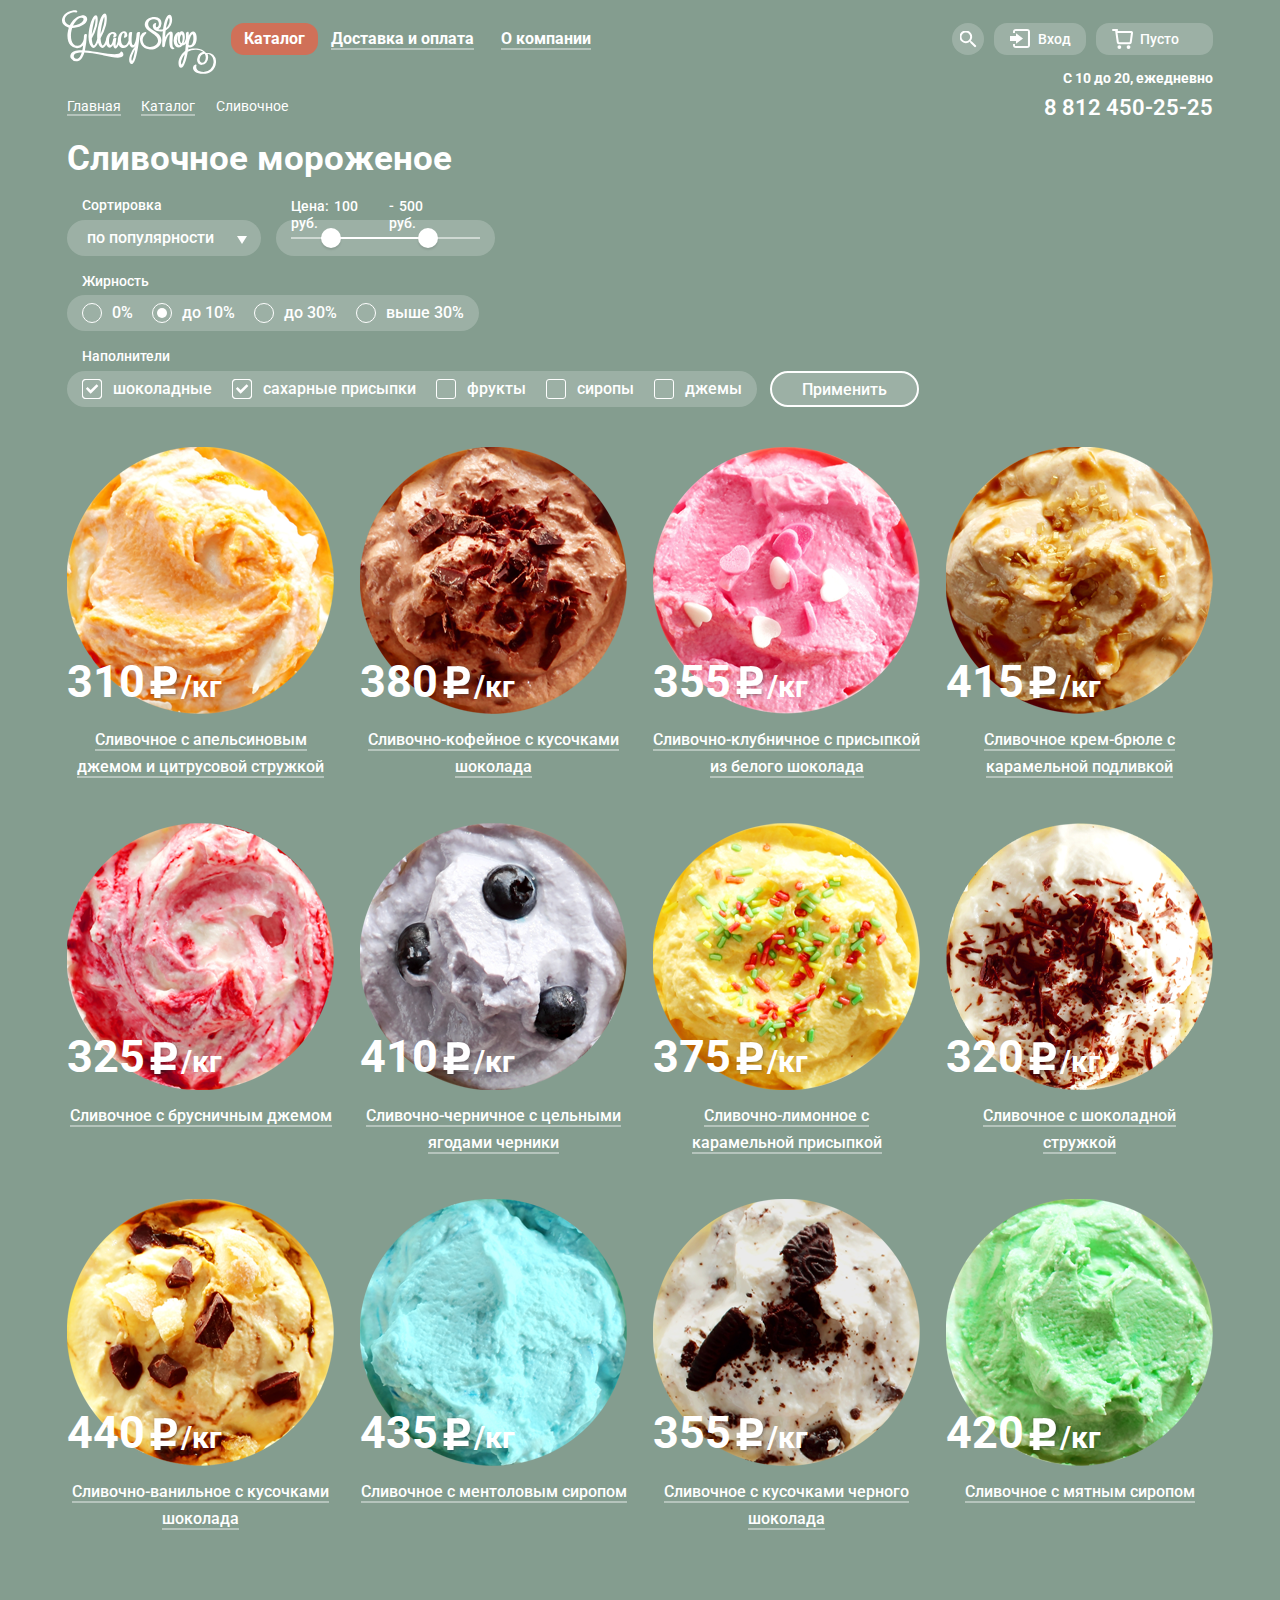
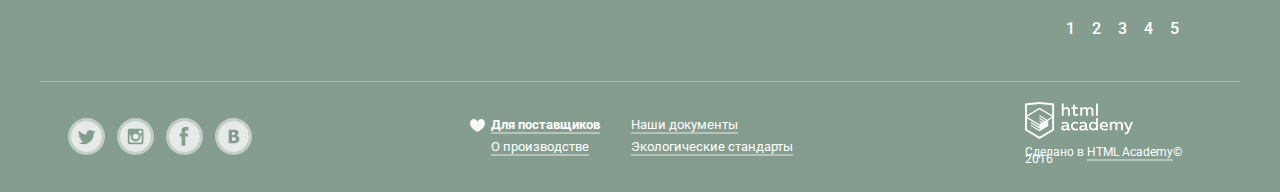
==== commit c85ebb43: "Верстка Gllacy-2 страницы." ====
--- a/catalog.html
+++ b/catalog.html
@@ -5,6 +5,7 @@
   <title>Gllacy Каталог</title>
   <link href="css/style.css" rel="stylesheet">
   <link href="css/font-awesome.min.css" rel="stylesheet">
+  <link href='https://fonts.googleapis.com/css?family=Roboto:400,500,700,900&subset=latin,cyrillic' rel='stylesheet' type='text/css'>
 
   <style>
  /**
@@ -16,64 +17,6 @@
       font-size: 14px;
       width: 100%;
     }
-
-
-    .select {
-      display: inline-block;
-      width: 200px;
-      height: 30px;
-      line-height: 30px;
-      background: rgba(155,155,155,.6);
-      border-radius: 30px;
-      position: relative;
-    }
-    .select::after {
-      position: absolute;
-      content: "";
-      border-top: 8px solid #000;
-      border-left: 5px solid transparent;
-      border-right: 5px solid transparent;
-      border-bottom-width: 0;
-      right: 10px;
-      top: 13px;
-    }
-    .select input {
-      display: none;
-    }
-    #popular:checked ~ .select-text .select-text-1,
-    #cheap:checked ~ .select-text .select-text-2,
-    #expensive:checked ~ .select-text .select-text-3,
-    #fat:checked ~ .select-text .select-text-4 {
-      display: block;
-    }
-    #popular:checked ~ .select-drop [for="popular"],
-    #cheap:checked ~ .select-drop [for="cheap"],
-    #expensive:checked ~ .select-drop [for="expensive"],
-    #fat:checked ~ .select-drop [for="fat"] {
-      display: none;
-    }
-    .select-text div {
-      display: none;
-      padding: 0 20px;
-    }
-    .select-drop {
-      top: 100%;
-      width: 100%;
-      box-sizing: border-box;
-      position: absolute;
-      background: white;
-      display: none;
-    }
-    .select:hover .select-drop {
-      display: block;
-    }
-    .label-drop {
-      display: block;
-      line-height: 1.5;
-      padding: 3px 20px;
-    }
-    .label-drop:hover {
-      background: blue;
     }**/
 
   </style>
@@ -120,66 +63,70 @@
     </nav>
     <div class="user-block">
       <div class="user-search">
-        <a class="search-link" href="#">
-        </a>
-        <div class="user-search-form">
-          <form class="search-form" action="#" method="post" name="search-form">
-            <fieldset>
-              <label><input type="text" name="search-item" value="" placeholder="Что ищем?">Что ищем?</label>
-            </fieldset>
-          </form>
+        <a class="user-search-link" href="#"></a>
+        <div class="wrapper-user-search-form">
+          <div class="user-search-form">
+            <form class="search-form" action="#" method="post" name="search-form">
+              <fieldset>
+                <label><input type="text" name="search-item" value="" placeholder="Что ищем?">Что ищем?</label>
+              </fieldset>
+            </form>
+          </div>
         </div>
       </div>
       <div class="user-login">
         <a class="user-login-link" href="#">Вход</a>
-        <div class="user-login-form">
-          <form class="login-form" action="#" method="post" name="login-form">
-            <fieldset>
-              <label><input type="email" name="e-mail" value="" placeholder="Электронная почта">Электронная
-                почта</label>
-              <label><input type="password" name="password" value="" placeholder="Пароль">Пароль</label>
-              <div class="wrapper-button-links">
-                <button class="btn" type="submit">Войти</button>
-                <div class="user-login-links">
-                  <a href="#">Забыли пароль?</a>
-                  <a href="#">Новая регистрация</a>
+        <div class="wrapper-user-login-form">
+          <div class="user-login-form">
+            <form class="login-form" action="#" method="post" name="login-form">
+              <fieldset>
+                <label><input type="email" name="e-mail" value="" placeholder="Электронная почта">Электронная почта</label>
+                <label><input type="password" name="password" value="" placeholder="Пароль">Пароль</label>
+                <div class="wrapper-button-links clearfix">
+                  <button class="btn btn-login-form" type="submit">Войти</button>
+                  <div class="user-login-links">
+                    <a href="#"><span>Забыли пароль?</span></a>
+                    <a href="#"><span>Новая регистрация</span></a>
+                  </div>
                 </div>
-              </div>
-            </fieldset>
-          </form>
-
+              </fieldset>
+            </form>
+          </div>
         </div>
       </div>
       <div class="user-cart">
-        <a class="user-cart-link" href="#"><span class="cart-empty">Пусто</span><span class="cart-number-of-items">2 товара</span> </a>
-
-        <div class="user-cart-form">
-
-          <table class="cart-form-table">
-            <tr>
-              <td class="cart-check"><span class="cart-check-simbol"></span></td>
-              <td class="cart-image"><img src="#" width="" height="" alt="icon-hit1"></td>
-              <td class="cart-description">Пломбир с апельсиновым джемом</td>
-              <td class="cart-price-per-item">1,5 кг <span class="price-per-item">х 200 руб.</span></td>
-              <td class="cart-price-total">300 руб.</td>
-            </tr>
-            <tr>
-              <td class="cart-check"><span class="cart-check-simbol"></span></td>
-              <td class="cart-image"><img src="#" width="" height="" alt="icon-hit3"></td>
-              <td class="cart-description">Клубничный пломбир с присыпкой<br>
-                из белого шоколада
-              </td>
-              <td class="cart-price-per-item">1,5 кг <span class="price-per-item">х 300 руб.</span></td>
-              <td class="cart-price-total">450 руб.</td>
-            </tr>
-            <tr>
-              <td class="cart-total" colspan="4">Итого: 750 руб.</td>
-            </tr>
-          </table>
-          <a href="#" class="btn btn-order">Оформить заказ</a>
-
-        </div>
-      </div>
+        <a class="user-cart-link" href="#"><span class="cart-empty">Пусто</span><span class="cart-number-of-items">2 товара</span></a>
+        <div class="wrapper-user-cart-form">
+          <div class="user-cart-form">
+
+            <table class="cart-form-table" cellpadding="0">
+              <tr>
+                <td class="cart-check"></td>
+                <td class="cart-image"></td>
+                <td class="cart-description">Пломбир с апельсиновым джемом</td>
+                <td class="cart-price-per-item">1,5 кг <span class="price-per-item">х 200 руб.</span></td>
+                <td class="cart-price-total">300 руб.</td>
+              </tr>
+              <tr class="accented">
+                <td class="cart-check"></td>
+                <td class="cart-image"></td>
+                <td class="cart-description">Клубничный пломбир с присыпкой<br>
+                  из белого шоколада</td>
+                <td class="cart-price-per-item">1,5 кг <span class="price-per-item">х 300 руб.</span></td>
+                <td class="cart-price-total">450 руб.</td>
+              </tr>
+              <tr>
+                <td class="cart-total" colspan="5">Итого: 750 руб.</td>
+              </tr>
+            </table>
+            <div class="btn-cart-form">
+              <a href="#" class="btn btn-order">Оформить заказ</a>
+            </div>
+          </div>
+        </div>
+      </div>
+
+
     </div>
     <div class="contact-info">
       <span class="contact-info-normal">С 10 до 20, ежедневно</span><br><span class="contact-info-bold">8 812 450-25-25</span>
@@ -188,7 +135,7 @@
   </div>
 </header>
 
-<main class="container-center">
+<div class="container-center">
 
   <div class="container-header">
     <div class="breadcrumbs">
@@ -281,7 +228,7 @@
             <a href="#"><img src="img/icecream_image1.png" width="267" height="267" alt="Сливочное с апельсиновым джемом и цитрусовой стружкой"></a>
           </div>
           <div class="icecream-price">
-            310 <span class="icecream-price-P"></span><span class="kg">/кг</span>
+            310<span class="icecream-price-P"></span><span class="kg">/кг</span>
           </div>
           <div class="icecream-quick-view">
             <a class="btn" href="#">Быстрый просмотр</a>
@@ -291,7 +238,7 @@
           <a href="#">Сливочное с апельсиновым
             джемом и цитрусовой стружкой</a>
         </h3>
-      </article>
+       </article>
 
       <article class="icecream-option">
         <div class="icecream-image-block">
@@ -299,7 +246,7 @@
             <a href="#"><img src="img/icecream_image2.png" width="267" height="267" alt="Сливочно-кофейное с кусочками шоколада"></a>
           </div>
           <div class="icecream-price">
-            380 <span class="icecream-price-P"></span><span class="kg">/кг</span>
+            380<span class="icecream-price-P"></span><span class="kg">/кг</span>
           </div>
           <div class="icecream-quick-view">
             <a class="btn" href="#">Быстрый просмотр</a>
@@ -317,7 +264,7 @@
             <a href="#"><img src="img/icecream_image3.png" width="267" height="267" alt="Сливочно-клубничное с присыпкой из белого шоколада"></a>
           </div>
           <div class="icecream-price">
-            355 <span class="icecream-price-P"></span><span class="kg">/кг</span>
+            355<span class="icecream-price-P"></span><span class="kg">/кг</span>
           </div>
           <div class="icecream-quick-view">
             <a class="btn" href="#">Быстрый просмотр</a>
@@ -336,7 +283,7 @@
             <a href="#"><img src="img/icecream_image4.png" width="267" height="267" alt="Сливочное крем-брюле с карамельной подливкой"></a>
           </div>
           <div class="icecream-price">
-            415 <span class="icecream-price-P"></span><span class="kg">/кг</span>
+            415<span class="icecream-price-P"></span><span class="kg">/кг</span>
           </div>
           <div class="icecream-quick-view">
             <a class="btn" href="#">Быстрый просмотр</a>
@@ -355,7 +302,7 @@
             <a href="#"><img src="img/icecream_image5.png" width="267" height="267" alt="Сливочное с брусничным джемом"></a>
           </div>
           <div class="icecream-price">
-            325 <span class="icecream-price-P"></span><span class="kg">/кг</span>
+            325<span class="icecream-price-P"></span><span class="kg">/кг</span>
           </div>
           <div class="icecream-quick-view">
             <a class="btn" href="#">Быстрый просмотр</a>
@@ -373,7 +320,7 @@
             <a href="#"><img src="img/icecream_image6.png" width="267" height="267" alt="Сливочно-черничное с цельными ягодами черники"></a>
           </div>
           <div class="icecream-price">
-            410 <span class="icecream-price-P"></span><span class="kg">/кг</span>
+            410<span class="icecream-price-P"></span><span class="kg">/кг</span>
           </div>
           <div class="icecream-quick-view">
             <a class="btn" href="#">Быстрый просмотр</a>
@@ -392,7 +339,7 @@
             <a href="#"><img src="img/icecream_image7.png" width="267" height="267" alt="Сливочно-лимонное с карамельной присыпкой"></a>
           </div>
           <div class="icecream-price">
-            375 <span class="icecream-price-P"></span><span class="kg">/кг</span>
+            375<span class="icecream-price-P"></span><span class="kg">/кг</span>
           </div>
           <div class="icecream-quick-view">
             <a class="btn" href="#">Быстрый просмотр</a>
@@ -411,7 +358,7 @@
             <a href="#"><img src="img/icecream_image8.png" width="267" height="267" alt="Сливочное с шоколадной стружкой"></a>
           </div>
           <div class="icecream-price">
-            320 <span class="icecream-price-P"></span><span class="kg">/кг</span>
+            320<span class="icecream-price-P"></span><span class="kg">/кг</span>
           </div>
           <div class="icecream-quick-view">
             <a class="btn" href="#">Быстрый просмотр</a>
@@ -429,7 +376,7 @@
             <a href="#"><img src="img/icecream_image9.png" width="267" height="267" alt="Сливочно-ванильное с кусочками шоколада"></a>
           </div>
           <div class="icecream-price">
-            440 <span class="icecream-price-P"></span><span class="kg">/кг</span>
+            440<span class="icecream-price-P"></span><span class="kg">/кг</span>
           </div>
           <div class="icecream-quick-view">
             <a class="btn" href="#">Быстрый просмотр</a>
@@ -447,7 +394,7 @@
             <a href="#"><img src="img/icecream_image10.png" width="267" height="267" alt="Сливочноe с ментоловым сиропом"></a>
           </div>
           <div class="icecream-price">
-            435 <span class="icecream-price-P"></span><span class="kg">/кг</span>
+            435<span class="icecream-price-P"></span><span class="kg">/кг</span>
           </div>
           <div class="icecream-quick-view">
             <a class="btn" href="#">Быстрый просмотр</a>
@@ -465,7 +412,7 @@
             <a href="#"><img src="img/icecream_image11.png" width="267" height="267" alt="Сливочное с кусочками черного шоколада"></a>
           </div>
           <div class="icecream-price">
-            355 <span class="icecream-price-P"></span><span class="kg">/кг</span>
+            355<span class="icecream-price-P"></span><span class="kg">/кг</span>
           </div>
           <div class="icecream-quick-view">
             <a class="btn" href="#">Быстрый просмотр</a>
@@ -483,7 +430,7 @@
             <a href="#"><img src="img/icecream_image12.png" width="267" height="267" alt="Сливочное с мятным сиропом"></a>
           </div>
           <div class="icecream-price">
-            420 <span class="icecream-price-P"></span><span class="kg">/кг</span>
+            420<span class="icecream-price-P"></span><span class="kg">/кг</span>
           </div>
           <div class="icecream-quick-view">
             <a class="btn" href="#">Быстрый просмотр</a>
@@ -510,7 +457,7 @@
       </a>
     </div>
   </div>
-</main>
+</div>
 
 <footer class="main-footer">
   <div class="container-center clearfix">
--- a/css/style.css
+++ b/css/style.css
@@ -16,6 +16,13 @@
   clear: both;
 }
 
+button {
+  border: none;
+  outline: none;
+  padding: 0;
+  margin: 0;
+}
+
 .btn {
   display: inline-block;
   vertical-align: top;
@@ -26,7 +33,48 @@
   background: -webkit-linear-gradient(0deg, #e74b36 0%, #f26843 100%);
   background: linear-gradient(0deg, #e74b36 0%, #f26843 100%);
   box-shadow: 0 2px 2px rgba(172, 16, 0, 0.64);
-}
+  cursor: pointer;
+}
+.btn:hover {
+  background: #f17d65;
+  background: -moz-linear-gradient(0deg, #ec6f5e 0%, #f58669 100%);
+  background: -webkit-linear-gradient(0deg, #ec6f5e 0%, #f58669 100%);
+  background: linear-gradient(0deg, #ec6f5e 0%, #f58669 100%);
+  box-shadow: 0 2px 2px rgba(172, 16, 0, 1);
+}
+
+.btn:active {
+  background: #d84d35;
+  background: -moz-linear-gradient(0deg, #e1613e 0%, #d84732 100%);
+  background: -webkit-linear-gradient(0deg, #e1613e 0%, #d84732 100%);
+  background: linear-gradient(0deg, #e1613e 0%, #d84732 100%);
+  box-shadow: inset 0px 2px 2px rgba(148,39,24,1);
+}
+
+.footer-copyright p a {
+  font-size: 12px;
+  font-weight: normal;
+  color: #ffffff;
+  text-decoration: none;
+  line-height: 13.33px;
+  border-bottom: 2px rgba(255, 255, 255, 0.4) solid;
+}
+
+.footer-copyright p a:hover,
+.hit-title a:hover,
+.icecream-title a:hover {
+  color:#ffbc9e;
+  border-bottom: 2px #ffbc9e solid;
+}
+
+.breadcrumbs a:active,
+.footer-copyright p a:active,
+.hit-title a:active,
+.icecream-title a:active{
+  color:#ec593c;
+  border-bottom: 2px #ec593c solid;
+}
+
 /**--------------------COMMON classes----------------------------**/
 
 /**---------------------Slider-index.html only-------------------**/
@@ -120,7 +168,7 @@
 .wrapper-catalog-submenu {
   display: none;
   position: absolute;
-  z-index: 100;
+  z-index: 5;
   top: 32px;
   left: -6.62px;
   min-width: 142.81px;
@@ -169,17 +217,18 @@
 
 .user-search, .user-login, .user-cart {
   display: inline-block;
+  vertical-align: top;
   position: relative;
   margin-left: 10.20px;
   font-size: 14px;
   font-weight: 500;
 }
 
-.search-link, .user-login-link, .user-cart-link {
+.user-login-link, .user-cart-link {
   display: block;
   position: relative;
-  padding-top: 8.06px;
-  padding-bottom: 8.22px;
+  height: 32px;
+  line-height: 32px;
   color: #ffffff;
   text-decoration: none;
   background: rgba(255,255,255,0.2);
@@ -189,27 +238,33 @@
   box-sizing: border-box;
 }
 
-.search-link {
-  width: 17px;
-  height: 17px;
-}
-
-.search-link::before {
+.user-search-link {
+  display: block;
+  position: relative;
+  width: 32px;
+  height: 32px;
+  border-radius: 50%;
+  background: rgba(255,255,255,0.2);
+}
+
+.user-search-link::before {
   content: "";
   position: absolute;
-  top: 0;
-  left: 0;
+  top: 50%;
+  left: 50%;
+  transform: translate(-50%,-50%);
   width: 17px;
   height: 17px;
   background-image: url('data:image/svg+xml;charset=US-ASCII,%3Csvg%20xmlns%3D%22http%3A//www.w3.org/2000/svg%22%20width%3D%2216.687%22%20height%3D%2216.688%22%20viewBox%3D%220%200%2016.687%2016.688%22%3E%0A%20%20%3Cdefs%3E%0A%20%20%20%20%3Cstyle%3E%0A%20%20%20%20%20%20.cls-1%20%7B%0A%20%20%20%20%20%20%20%20fill%3A%20%23fff%3B%0A%20%20%20%20%20%20%20%20fill-rule%3A%20evenodd%3B%0A%20%20%20%20%20%20%7D%0A%20%20%20%20%3C/style%3E%0A%20%20%3C/defs%3E%0A%20%20%3Cpath%20id%3D%22%u041B%u0443%u043F%u0430%22%20class%3D%22cls-1%22%20d%3D%22M931.155%2C40.747H930.4l-0.264-.261a6.212%2C6.212%2C0%2C1%2C0-.675.675l0.263%2C0.262v0.755l4.773%2C4.76%2C1.423-1.422Zm-5.731%2C0a4.291%2C4.291%2C0%2C1%2C1%2C4.3-4.291A4.294%2C4.294%2C0%2C0%2C1%2C925.424%2C40.747Z%22%20transform%3D%22translate%28-919.219%20-30.25%29%22/%3E%0A%3C/svg%3E%0A');
   background-repeat: no-repeat;
 }
 
-.search-link:hover:before {
+.user-search:hover .user-search-link::before {
   content: "";
   position: absolute;
-  top: 0;
-  left: 0;
+  top: 50%;
+  left: 50%;
+  transform: translate(-50%,-50%);
   width: 17px;
   height: 17px;
   background-image: url('data:image/svg+xml;charset=US-ASCII,%3Csvg%20xmlns%3D%22http%3A//www.w3.org/2000/svg%22%20width%3D%2216.687%22%20height%3D%2216.688%22%20viewBox%3D%220%200%2016.687%2016.688%22%3E%0A%20%20%3Cdefs%3E%0A%20%20%20%20%3Cstyle%3E%0A%20%20%20%20%20%20.cls-1%20%7B%0A%20%20%20%20%20%20%20%20fill%3A%20%23333%3B%0A%20%20%20%20%20%20%20%20fill-rule%3A%20evenodd%3B%0A%20%20%20%20%20%20%7D%0A%20%20%20%20%3C/style%3E%0A%20%20%3C/defs%3E%0A%20%20%3Cpath%20id%3D%22%u041B%u0443%u043F%u0430%22%20class%3D%22cls-1%22%20d%3D%22M280.155%2C663.747H279.4l-0.264-.261a6.218%2C6.218%2C0%2C1%2C0-.675.674l0.263%2C0.262v0.755l4.773%2C4.76%2C1.423-1.422Zm-5.731%2C0a4.292%2C4.292%2C0%2C1%2C1%2C4.3-4.291A4.294%2C4.294%2C0%2C0%2C1%2C274.424%2C663.747Z%22%20transform%3D%22translate%28-268.219%20-653.25%29%22/%3E%0A%3C/svg%3E%0A');
@@ -230,9 +285,10 @@
   height: 19px;
   background-image: url('data:image/svg+xml;charset=US-ASCII,%3Csvg%20xmlns%3D%22http%3A//www.w3.org/2000/svg%22%20width%3D%2220.063%22%20height%3D%2219%22%20viewBox%3D%220%200%2020.063%2019%22%3E%0A%20%20%3Cdefs%3E%0A%20%20%20%20%3Cstyle%3E%0A%20%20%20%20%20%20.cls-1%20%7B%0A%20%20%20%20%20%20%20%20fill%3A%20%23fff%3B%0A%20%20%20%20%20%20%20%20fill-opacity%3A%200.99%3B%0A%20%20%20%20%20%20%20%20fill-rule%3A%20evenodd%3B%0A%20%20%20%20%20%20%7D%0A%20%20%20%20%3C/style%3E%0A%20%20%3C/defs%3E%0A%20%20%3Cpath%20id%3D%22%u0412%u0445%u043E%u0434%22%20class%3D%22cls-1%22%20d%3D%22M973%2C32.968v-0.96a3%2C3%2C0%2C0%2C1%2C3-3h11.059a3%2C3%2C0%2C0%2C1%2C3%2C3V44.985a3%2C3%2C0%2C0%2C1-3%2C3H976a3%2C3%2C0%2C0%2C1-3-3V44h2v2h13V31H975v1.968h-2Zm-3%2C8.046h6.029v2.743l7.027-5.3-7.027-5.3V35.9H970v5.114Z%22%20transform%3D%22translate%28-970%20-29%29%22/%3E%0A%3C/svg%3E%0A');
   background-repeat: no-repeat;
-}
-
-.user-login-link:hover:before {
+  background-position: 50% 50%;
+}
+
+.user-login:hover .user-login-link::before {
   content: "";
   position: absolute;
   top: 6px;
@@ -259,20 +315,46 @@
   background-repeat: no-repeat;
 }
 
-.user-cart-link:hover:before {
+.user-cart:hover .user-cart-link::before {
   width: 21px;
   height: 20px;
-  background-position: -5px -5px;
+  background-position: -10px -10px;
   background-image: url("../img/spritesheet.png");
   background-repeat: no-repeat;
 }
 
-.user-search-form, .user-login-form, .user-cart-form {
+.user-search:hover .user-search-link,
+.user-login:hover .user-login-link,
+.user-cart:hover .user-cart-link {
+  background: #f8f7f4;
+  color: #313131;
+}
+
+.wrapper-user-search-form, .wrapper-user-login-form, .wrapper-user-cart-form {
   display: none;
   position: absolute;
-  z-index: 100;
+  z-index: 5;
+  top: 32px;
   right: 0;
-  top: 37px;
+  padding-top: 5px;
+}
+
+.user-search:hover .wrapper-user-search-form,
+.user-login:hover .wrapper-user-login-form,
+.user-cart:hover .wrapper-user-cart-form {
+  display: block;
+}
+
+.cart-number-of-items {
+  display: none;
+}
+
+.user-cart:hover .cart-number-of-items {
+  display: block;
+}
+
+.user-cart:hover .cart-empty {
+  display: none;
 }
 
 /**----------------user-search-form-------------------------**/
@@ -354,12 +436,6 @@
 .login-form input[type="email"] {
   margin-bottom: 10px;
 }
-.login-form button {
-  padding: 0;
-  margin: 0;
-  border: none;
-  outline: none;
-}
 
 .login-form .wrapper-button-links {
   margin-top: 15px;
@@ -368,10 +444,10 @@
 .login-form .btn-login-form {
   float:left;
   padding: 9px 30px;
-  border-radius: 30px;
+  border-radius: 35px;
   font-family: 'Roboto', Helvetica, sans-serif;
   font-size: 15px;
-  font-weight: normal;
+  font-weight: bold;
   -webkit-box-sizing: border-box;
   -moz-box-sizing: border-box;
   box-sizing: border-box;
@@ -440,12 +516,21 @@
   width: 10px;
   background-image: url('data:image/svg+xml;charset=US-ASCII,%3Csvg%20xmlns%3D%22http%3A//www.w3.org/2000/svg%22%20width%3D%2210.125%22%20height%3D%2210.126%22%20viewBox%3D%220%200%2010.125%2010.126%22%3E%0A%20%20%3Cdefs%3E%0A%20%20%20%20%3Cstyle%3E%0A%20%20%20%20%20%20.cls-1%20%7B%0A%20%20%20%20%20%20%20%20fill%3A%20%23353535%3B%0A%20%20%20%20%20%20%20%20fill-rule%3A%20evenodd%3B%0A%20%20%20%20%20%20%7D%0A%20%20%20%20%3C/style%3E%0A%20%20%3C/defs%3E%0A%20%20%3Cpath%20id%3D%22_%u0425%22%20data-name%3D%22%20%u0425%22%20class%3D%22cls-1%22%20d%3D%22M650.86%2C96.139l0.708-.707L661%2C104.86l-0.707.707Zm9.438-.716%2C0.707%2C0.707-9.428%2C9.429-0.708-.708Z%22%20transform%3D%22translate%28-650.875%20-95.438%29%22/%3E%0A%3C/svg%3E%0A');
   background-repeat: no-repeat;
-  background-position: 50% 25%;
-}
-
+  background-position: 0 11px;
+}
 
 .cart-form-table .cart-image {
   width: 33px;
+  height: 33px;
+  background-image: url("../img/spritesheet.png");
+  background-repeat: no-repeat;
+}
+.cart-form-table tr:nth-child(1) .cart-image {
+  background-position: -132px -10px;
+}
+
+.cart-form-table tr:nth-child(2) .cart-image {
+  background-position: -185px -10px;
 }
 
 .cart-form-table .cart-description {
@@ -488,38 +573,11 @@
   font-size: 15px;
   font-weight: bold;
   color: #fefefe;
-  border-radius: 30px;
+  border-radius: 35px;
 }
 
 
 /**----------------user-cart-form-------------------------**/
-
-.user-search:hover .search-link,
-.user-login:hover .user-login-link,
-.user-cart:hover .user-cart-link {
-  background: #f8f7f4;
-  color: #313131;
-}
-
-.user-search:hover .user-search-form,
-.user-login:hover .user-login-form,
-.user-cart:hover .user-cart-form {
-  display: block;
-}
-
-.cart-number-of-items {
-  display: none;
-}
-
-.user-cart:hover .cart-number-of-items {
-  display: block;
-}
-
-.user-cart:hover .cart-empty {
-  display: none;
-}
-
-
 .main-header .logo {
   position: absolute;
   top: 9.69px;
@@ -577,9 +635,7 @@
   font-weight: bold;
   line-height: 41px;
   text-shadow: 0 2px 5px rgba(160, 32, 11, 0.76);
-
-  border-radius: 100px;
-
+  border-radius: 62px;
 }
 
 .slide-btn:hover {
@@ -699,7 +755,7 @@
 
 .btn-special-offer a {
   padding: 12.99px 21.86px;
-  border-radius: 23px;
+  border-radius: 46px;
 }
 /**--------------------- special offers-index.html only-------------------**/
 
@@ -718,7 +774,6 @@
   display: inline-block;
   vertical-align: top;
   margin-right: 20.43px;
-
   text-decoration: none;
   font-size: 14px;
   font-weight: normal;
@@ -727,6 +782,21 @@
 }
 .breadcrumbs span {
   border-bottom: 2px rgba(255, 255, 255, 0.4) solid;
+}
+.breadcrumbs a:hover {
+  color:#ffbc9e;
+}
+
+.breadcrumbs span:hover {
+  border-bottom: 2px #ffbc9e solid;
+}
+
+.breadcrumbs a:active {
+  color:#ec593c;
+}
+
+.breadcrumbs span:active {
+  border-bottom: 2px #ec593c solid;
 }
 
 h1.container-header-header {
@@ -782,7 +852,7 @@
   height: 36px;
   line-height: 36px;
   background: rgba(255,255,255,.2);
-  border-radius: 30px;
+  border-radius: 36px;
   position: relative;
 }
 
@@ -918,7 +988,7 @@
   padding-left: 15px;
   padding-right: 15px;
   background: rgba(255, 255, 255, 0.2);
-  border-radius: 30px;
+  border-radius: 36px;
   -webkit-box-sizing: border-box;
   -moz-box-sizing: border-box;
   box-sizing: border-box;
@@ -994,7 +1064,7 @@
   padding-right: 15px;
   line-height: 36px;
   background: rgba(255,255,255,.2);
-  border-radius: 30px;
+  border-radius: 36px;
   -webkit-box-sizing: border-box;
   -moz-box-sizing: border-box;
   box-sizing: border-box;
@@ -1081,7 +1151,7 @@
   padding-right: 15px;
   line-height: 36px;
   background: rgba(255, 255, 255, .2);
-  border-radius: 30px;
+  border-radius: 36px;
   -webkit-box-sizing: border-box;
   -moz-box-sizing: border-box;
   box-sizing: border-box;
@@ -1156,7 +1226,7 @@
   color: #ffffff;
   background: rgba(255, 255, 255, .2);
   border: 2px #FFFFFF solid;
-  border-radius: 30px;
+  border-radius: 36px;
   -webkit-box-sizing: border-box;
   -moz-box-sizing: border-box;
   box-sizing: border-box;
@@ -1182,12 +1252,11 @@
 
 /**--------------------- list-of-icecreams, hit-list-common for index.html, catalog.html-------------------**/
 .hit-list {
-  margin-bottom: 39.83px;
   font-size: 0;
 }
 
 .list-of-icecreams {
-  margin-bottom: 81.94px;
+  margin-bottom: 41.94px;
   font-size: 0;
 }
 
@@ -1196,6 +1265,7 @@
   vertical-align: top;
   max-width: 267px;
   margin-right: 26px;
+  margin-bottom: 39.83px;
   text-align: center;
 }
 
@@ -1224,10 +1294,9 @@
   height: 61px;
   z-index: 2;
   background-image: url("../img/spritesheet.png");
-  background-position: -36px -5px;
+  background-position: -51px -10px;
   background-repeat: no-repeat;
 }
-
 
 .hit-price, .icecream-price {
   position: absolute;
@@ -1248,7 +1317,7 @@
 }
 
 .hit-price-P, .icecream-price-P {
-  margin: 0 20px;
+  margin-right:36px;
   font-size: 0;
 }
 
@@ -1257,7 +1326,7 @@
   content: "";
   position: absolute;
   top: 9.36px;
-  left: 85.04px;
+  left: 82px;
   width: 31px;
   height: 36px;
   z-index: 3;
@@ -1267,6 +1336,7 @@
 
 
 .hit-title a, .icecream-title a {
+  position: relative;
   font-size: 16px;
   font-weight: 500;
   color: #ffffff;
@@ -1298,7 +1368,7 @@
   color: #ffffff;
   line-height: 24.3px;
   text-decoration: none;
-  border-radius: 14px;
+  border-radius: 35px;
 }
 
 .icecream-option:hover .icecream-quick-view {
@@ -1306,7 +1376,7 @@
 }
 
 .icecream-option:hover .icecream-image {
-  position: absolute;
+  position: relative;
   z-index: 4;
 }
 
@@ -1314,11 +1384,12 @@
   z-index: 5;
 }
 
-.icecream-option:hover .icecream-title {
+.icecream-option:hover .icecream-title a {
   z-index: 5;
 }
 
-/**--------------------- list-of-icecreams, hit-list-common for index.html, catalog.html-------------------**/
+
+  /**--------------------- list-of-icecreams, hit-list-common for index.html, catalog.html-------------------**/
 /**--------------------- pagination-catalog.html only-------------------**/
 .pagination {
   float:right;
@@ -1391,7 +1462,9 @@
   font-weight: 500;
   line-height: 30px;
 }
-
+.seo-icon {
+  font-size: 0;
+}
 .seo-text {
   padding: 0;
   margin: 0;
@@ -1444,8 +1517,6 @@
   background-repeat: no-repeat;
 }
 
-
-
 .seo-content3 .seo-icon::after {
   content: "";
   position: absolute;
@@ -1467,8 +1538,6 @@
   background-image: url('data:image/svg+xml;charset=US-ASCII,%3Csvg%20xmlns%3D%22http%3A//www.w3.org/2000/svg%22%20width%3D%2247.406%22%20height%3D%2247.38%22%20viewBox%3D%220%200%2047.406%2047.38%22%3E%0A%20%20%3Cdefs%3E%0A%20%20%20%20%3Cstyle%3E%0A%20%20%20%20%20%20.cls-1%20%7B%0A%20%20%20%20%20%20%20%20fill%3A%20%23323232%3B%0A%20%20%20%20%20%20%20%20fill-rule%3A%20evenodd%3B%0A%20%20%20%20%20%20%7D%0A%20%20%20%20%3C/style%3E%0A%20%20%3C/defs%3E%0A%20%20%3Cpath%20id%3D%22%u0413%u0440%u0430%u0434%u0443%u0441%u043D%u0438%u043A%22%20class%3D%22cls-1%22%20d%3D%22M637.023%2C1498.33a6.814%2C6.814%2C0%2C0%2C1-6.823-6.77%2C8.038%2C8.038%2C0%2C0%2C1%2C1.822-4.6v-14.84a5%2C5%2C0%2C0%2C1%2C10%2C0v14.91a7.629%2C7.629%2C0%2C0%2C1%2C1.778%2C4.53A6.775%2C6.775%2C0%2C0%2C1%2C637.023%2C1498.33Zm0-2a4.8%2C4.8%2C0%2C0%2C1-4.8-4.77%2C5.237%2C5.237%2C0%2C0%2C1%2C1.845-3.78v-15.66a3%2C3%2C0%2C0%2C1%2C6%2C0v15.72a5.092%2C5.092%2C0%2C0%2C1%2C1.754%2C3.72A4.8%2C4.8%2C0%2C0%2C1%2C637.023%2C1496.33Zm2.706-4.91a2.774%2C2.774%2C0%2C1%2C1-3.675-2.61v-16.84a0.949%2C0.949%2C0%2C0%2C1%2C1.9%2C0v16.87A2.765%2C2.765%2C0%2C0%2C1%2C639.729%2C1491.42ZM645%2C1475h4a1%2C1%2C0%2C0%2C1%2C0%2C2h-4A1%2C1%2C0%2C0%2C1%2C645%2C1475Zm0-4h4a1%2C1%2C0%2C0%2C1%2C0%2C2h-4A1%2C1%2C0%2C0%2C1%2C645%2C1471Zm0%2C8h4a1%2C1%2C0%2C0%2C1%2C0%2C2h-4A1%2C1%2C0%2C0%2C1%2C645%2C1479Zm0%2C4h4a1%2C1%2C0%2C0%2C1%2C0%2C2h-4A1%2C1%2C0%2C0%2C1%2C645%2C1483Zm-7.817-23.2a23.7%2C23.7%2C0%2C1%2C1-23.7%2C23.7A23.7%2C23.7%2C0%2C0%2C1%2C637.183%2C1459.8Zm0%2C45.4a21.7%2C21.7%2C0%2C1%2C1%2C21.7-21.7A21.722%2C21.722%2C0%2C0%2C1%2C637.183%2C1505.2Z%22%20transform%3D%22translate%28-613.469%20-1459.81%29%22/%3E%0A%3C/svg%3E%0A');
   background-repeat: no-repeat;
 }
-
-
 
 /**--------------------- SEO-index.html only-------------------**/
 /**--------------------- blog news_mailing-index.html only-------------------**/
@@ -1583,9 +1652,8 @@
   font-family: 'Roboto', Helvetica, sans-serif;
   font-size: 17px;
   font-weight: 600;
-  border-radius: 32px;
-}
-
+  border-radius: 44px;
+}
 
 /**--------------------- blog news_mailing-index.html only-------------------**/
 /**--------------------- MAP-index.html only-------------------**/
@@ -1599,6 +1667,10 @@
   padding: 0;
   font-size: 0;
   line-height: 0;
+ background-image: url("../img/map_with_pointer.jpg");
+  width: 1200px;
+  height: 430px;
+  background-repeat: no-repeat;
 }
 
 .map .container-center {
@@ -1652,7 +1724,7 @@
   display: block;
   margin: 0 auto;
   padding: 12px 31px;
-  border-radius: 19px;
+  border-radius: 44px;
   font-size: 17px;
   font-weight: 600;
   line-height: 19.55px;
@@ -1784,21 +1856,110 @@
 }
 /**--------------------- FOOTER-common for index.html, catalog.html-------------------**/
 
-
-
-.sprite-icon_cart_hover {
-  width: 21px;
-  height: 20px;
-  background-position: -5px -5px;
-  background-image: url("../img/spritesheet.png");
+/**--------------------- modal-content-feedback for index.html-------------------**/
+
+.modal-content-feedback {
+  position: fixed;
+  z-index: 7;
+  top:50%;
+  left: 50%;
+  transform: translate(-50%,-50%);
+  width: 477px;
+  padding: 18px 24px 27px 24px;
+  color: #656565;
+  background: #f8f7f4;
+  border-radius: 9px;
+  -webkit-box-sizing: border-box;
+  -moz-box-sizing: border-box;
+  box-sizing: border-box;
+}
+
+.modal-content-close {
+  position: absolute;
+  z-index: 8;
+  top: 15px;
+  right: 15px ;
+  width: 17px;
+  height: 17px;
+  cursor: pointer;
+  font-size: 0;
+  background: none;
+  background-image: url('data:image/svg+xml;charset=US-ASCII,%3Csvg%20xmlns%3D%22http%3A//www.w3.org/2000/svg%22%20width%3D%2216.968%22%20height%3D%2216.969%22%20viewBox%3D%220%200%2016.968%2016.969%22%3E%0A%20%20%3Cdefs%3E%0A%20%20%20%20%3Cstyle%3E%0A%20%20%20%20%20%20.cls-1%20%7B%0A%20%20%20%20%20%20%20%20fill-rule%3A%20evenodd%3B%0A%20%20%20%20%20%20%7D%0A%20%20%20%20%3C/style%3E%0A%20%20%3C/defs%3E%0A%20%20%3Cpath%20id%3D%22_%u0425%22%20data-name%3D%22%20%u0425%22%20class%3D%22cls-1%22%20d%3D%22M807.451%2C354.21l1.182-1.182%2C15.761%2C15.761-1.182%2C1.182Zm15.776-1.2%2C1.182%2C1.182-15.761%2C15.761-1.182-1.182Z%22%20transform%3D%22translate%28-807.438%20-353%29%22/%3E%0A%3C/svg%3E%0A');
   background-repeat: no-repeat;
 }
 
-
-.sprite-icon_map_pointer {
-  width: 218px;
-  height: 142px;
-  background-position: -107px -5px;
-  background-image: url("../img/spritesheet.png");
-  background-repeat: no-repeat;
-}
+.feedback-form fieldset {
+  margin: 0;
+  padding: 0;
+  border:none;
+  font-size: 0;
+}
+
+.feedback-form legend {
+  margin-bottom: 18px;
+  font-family: 'Roboto', Helvetica, sans-serif;
+  font-size: 24px;
+  font-weight: 500;
+  line-height: 22px;
+  color:#343434;
+}
+
+.feedback-form input[name="name"],
+.feedback-form input[name="e-mail"],
+.feedback-form textarea {
+  padding: 0;
+  margin: 0;
+  margin-bottom: 20px;
+  font-family: 'Roboto', Helvetica, sans-serif;
+  font-size: 16px;
+  font-weight: normal;
+  color:#656565;
+  outline: none;
+  border: none;
+  border: 1px solid #b2b2b2;
+  border-radius: 4px;
+  -webkit-box-sizing: border-box;
+  -moz-box-sizing: border-box;
+  box-sizing: border-box;
+}
+
+.feedback-form input[name="name"],
+.feedback-form input[name="e-mail"] {
+  width: 267px;
+  padding: 13px 15px;
+  padding-bottom: 11px;
+}
+
+.feedback-form textarea {
+  width: 428px;
+  border-image: none;
+  line-height: 24.3px;
+  padding-right: 15px;
+  padding-left: 15px;
+  padding-top: 10px;
+  padding-bottom: 11px;
+}
+.wrapper-btn-feedback-form {
+  font-size: 0;
+  text-align: right;
+}
+
+.btn-feedback-form {
+  padding-left: 26.5px;
+  padding-right: 26.5px;
+  height: 43.8px;
+  line-height: 43.8px;
+  font-size: 18px;
+  font-weight: bold;
+}
+
+.modal-overlay {
+  position: fixed;
+  top: 0;
+  left: 0;
+  z-index: 6;
+  width: 100%;
+  height: 100%;
+  background: rgba(0, 0, 0, 0.3);
+}
+  /**--------------------- modal-content-feedback for index.html-------------------**/
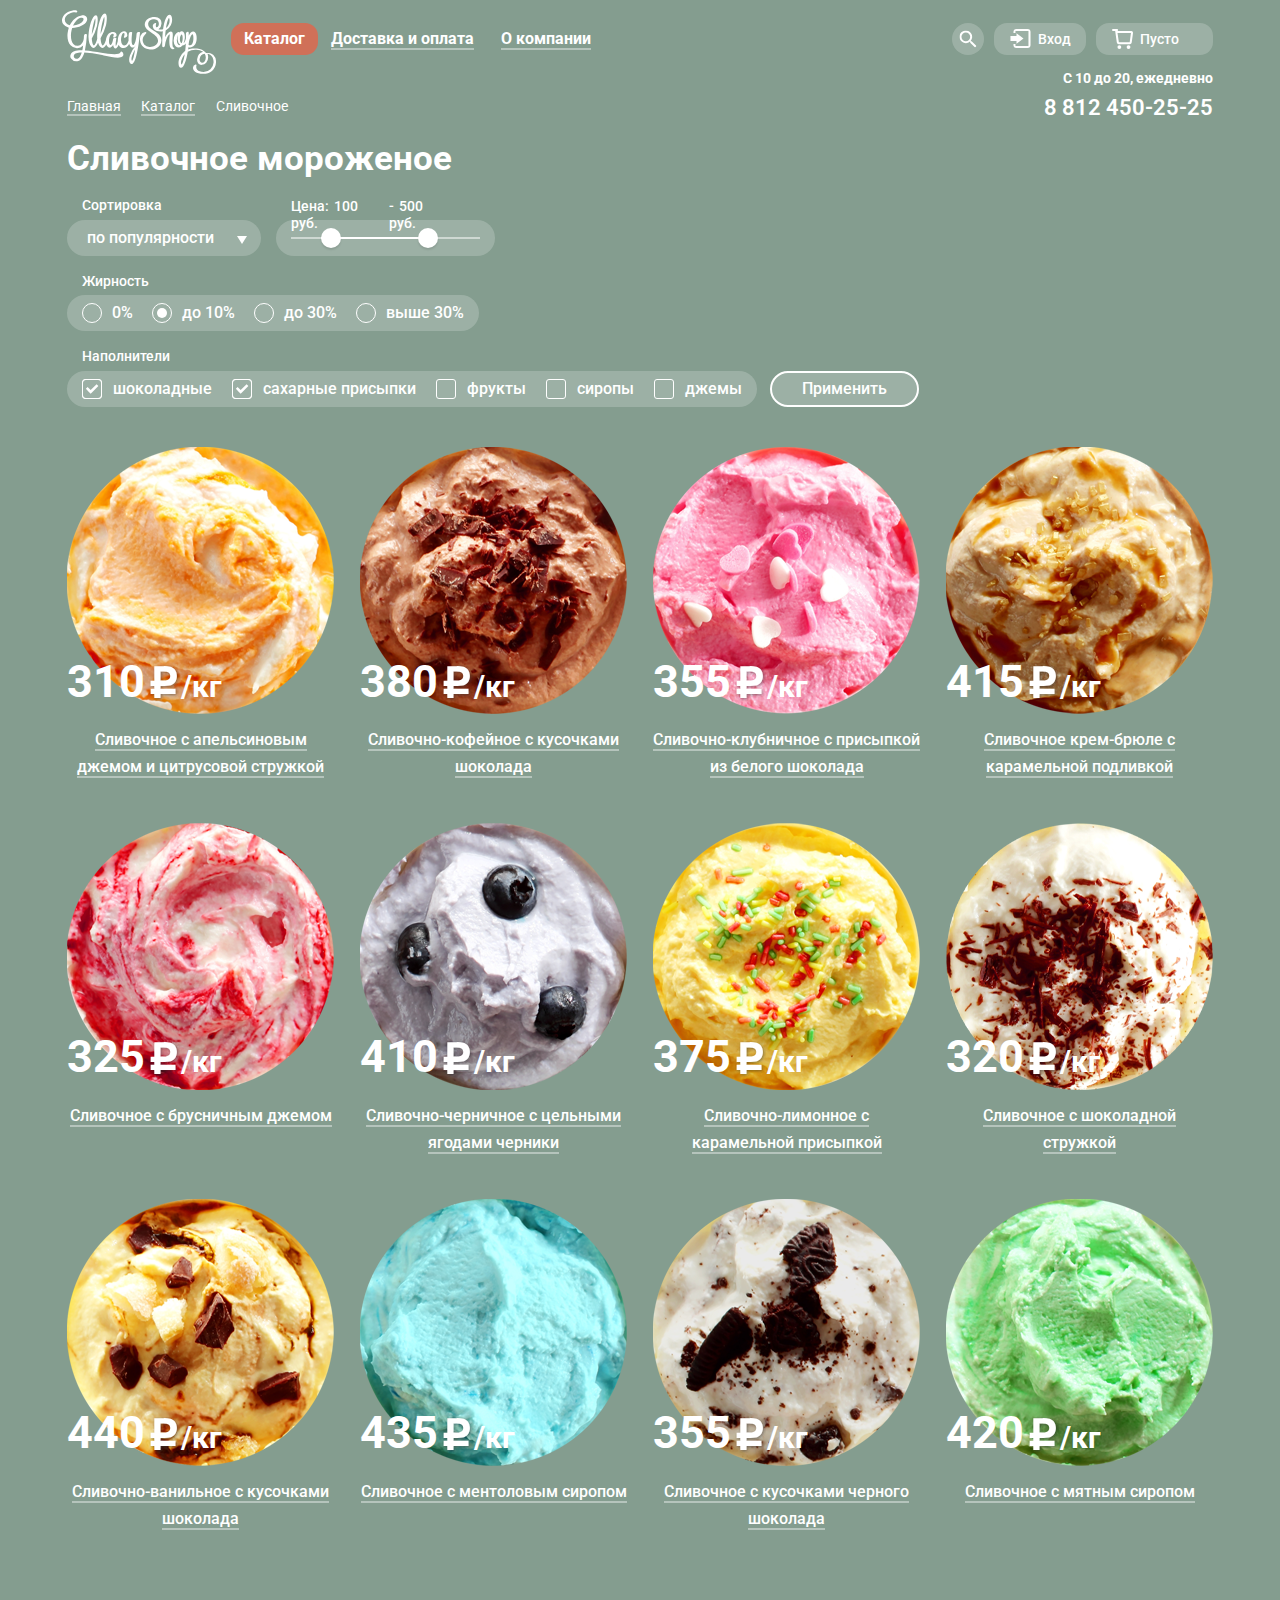
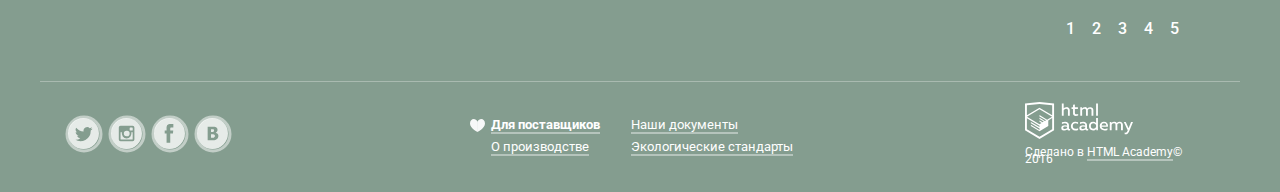
==== commit f81e731c: "Последний вариант верстки:2 страницы+JS" ====
--- a/catalog.html
+++ b/catalog.html
@@ -3,32 +3,44 @@
 <head>
   <meta charset="UTF-8">
   <title>Gllacy Каталог</title>
+  <link href="css/normalize.css" rel="stylesheet">
   <link href="css/style.css" rel="stylesheet">
   <link href="css/font-awesome.min.css" rel="stylesheet">
   <link href='https://fonts.googleapis.com/css?family=Roboto:400,500,700,900&subset=latin,cyrillic' rel='stylesheet' type='text/css'>
-
   <style>
- /**
-     .search-form label, .login-form label {
-      font-size: 0;
-      display: block;
-    }
-    .search-form input, .login-form input {
-      font-size: 14px;
-      width: 100%;
-    }
-    }**/
-
   </style>
 </head>
 <body>
 
+<svg version="1.1" xmlns="http://www.w3.org/2000/svg" xmlns:xlink="http://www.w3.org/1999/xlink" style="display: none;">
+  <defs>
+    <g id="icon-search">
+      <path  d="M931.155,40.747H930.4l-0.264-.261a6.212,6.212,0,1,0-.675.675l0.263,0.262v0.755l4.773,4.76,1.423-1.422Zm-5.731,0a4.291,4.291,0,1,1,4.3-4.291A4.294,4.294,0,0,1,925.424,40.747Z" transform="translate(-919.219 -30.25)"/>
+    </g>
+    <g id="icon-login">
+      <path d="M973,32.968v-0.96a3,3,0,0,1,3-3h11.059a3,3,0,0,1,3,3V44.985a3,3,0,0,1-3,3H976a3,3,0,0,1-3-3V44h2v2h13V31H975v1.968h-2Zm-3,8.046h6.029v2.743l7.027-5.3-7.027-5.3V35.9H970v5.114Z" transform="translate(-970 -29)"/>
+    </g>
+    <g id="icon-twitter">
+      <path d="M46.427,2352.17a15.69,15.69,0,1,1-15.692,15.69A15.688,15.688,0,0,1,46.427,2352.17Zm9.138,10.81a7.331,7.331,0,0,1-2.092.57,3.663,3.663,0,0,0,1.6-2.02,7.4,7.4,0,0,1-2.313.89,3.645,3.645,0,0,0-6.207,3.32,10.316,10.316,0,0,1-7.507-3.81,3.655,3.655,0,0,0,1.127,4.87,3.68,3.68,0,0,1-1.65-.46c0,0.02,0,.03,0,0.05a3.651,3.651,0,0,0,2.922,3.57,3.789,3.789,0,0,1-.96.13,3.861,3.861,0,0,1-.685-0.07,3.643,3.643,0,0,0,3.4,2.53,7.29,7.29,0,0,1-4.524,1.56,8.291,8.291,0,0,1-.869-0.05,10.354,10.354,0,0,0,15.946-8.73c0-.16,0-0.31-0.011-0.47A7.33,7.33,0,0,0,55.565,2362.98Z" transform="translate(-30.75 -2352.16)"/>
+    </g>
+    <g id="icon-ist">
+      <path d="M95.865,2352.23a15.69,15.69,0,1,1-15.692,15.69A15.688,15.688,0,0,1,95.865,2352.23Zm6.271,23.61a1.745,1.745,0,0,0,1.745-1.75v-12.31a1.743,1.743,0,0,0-1.745-1.74H89.809a1.743,1.743,0,0,0-1.745,1.74v12.31a1.745,1.745,0,0,0,1.745,1.75h12.328Zm-1.375-9.1a4.921,4.921,0,1,1-9.529,0h-1.38v6.78a0.609,0.609,0,0,0,.611.61h11.065a0.609,0.609,0,0,0,.612-0.61v-6.78h-1.38ZM96,2365.13a2.848,2.848,0,1,1,0,5.68A2.84,2.84,0,0,1,96,2365.13Zm3.7-3.31h1.865a0.608,0.608,0,0,1,.611.61v1.86a0.608,0.608,0,0,1-.611.61H99.7a0.609,0.609,0,0,1-.611-0.61v-1.86A0.609,0.609,0,0,1,99.7,2361.82Z" transform="translate(-80.188 -2352.22)"/>
+    </g>
+    <g id="icon-fb">
+      <path d="M144.865,2352.23a15.69,15.69,0,1,1-15.692,15.69A15.687,15.687,0,0,1,144.865,2352.23Zm0.773,24.99v-9.29h2.743l0.285-3.09h-3.028l0-1.86c0-.89.085-1.26,1.367-1.26h1.764v-3.42h-2.792c-3.294,0-4.082,1.54-4.082,4.34v2.2h-1.889v3.09H141.9v9.29h3.738Z" transform="translate(-129.188 -2352.22)"/>
+    </g>
+    <g id="icon-vk">
+      <path d="M193.865,2352.23a15.69,15.69,0,1,1-15.692,15.69A15.687,15.687,0,0,1,193.865,2352.23Zm5.967,18.25a3.1,3.1,0,0,0-.757-2.2,3.7,3.7,0,0,0-2.016-1.09v-0.07a2.881,2.881,0,0,0,1.371-1.14,3.211,3.211,0,0,0,.5-1.77,3.133,3.133,0,0,0-.362-1.52,2.6,2.6,0,0,0-1.091-1.05,4.522,4.522,0,0,0-1.446-.48,17.993,17.993,0,0,0-2.269-.11h-4.8v13.59H194.4a8.909,8.909,0,0,0,2.332-.25,4.783,4.783,0,0,0,1.686-.86,3.684,3.684,0,0,0,1.032-1.27,3.909,3.909,0,0,0,.383-1.78h0Zm-4.372-5.59a1.517,1.517,0,0,0-.169-0.67,1,1,0,0,0-.527-0.5,2.111,2.111,0,0,0-.8-0.17c-0.308,0-.766-0.01-1.374-0.01h-0.237v2.88h0.43c0.583,0,.994-0.01,1.228-0.02a2.044,2.044,0,0,0,.727-0.19,1.129,1.129,0,0,0,.563-0.53,1.9,1.9,0,0,0,.157-0.79h0Zm0.856,5.53a1.673,1.673,0,0,0-.255-0.99,1.533,1.533,0,0,0-.767-0.54,2.658,2.658,0,0,0-.853-0.13c-0.362-.01-0.849-0.01-1.456-0.01h-0.63v3.4h0.184c0.888,0,1.5-.01,1.842-0.02a2.867,2.867,0,0,0,1.041-.24,1.381,1.381,0,0,0,.68-0.59A1.813,1.813,0,0,0,196.316,2370.42Z" transform="translate(-178.188 -2352.22)"/>
+    </g>
+  </defs>
+</svg>
+
 <header class="main-header">
   <div class="container-center clearfix">
 
     <nav class="main-navigation">
       <div class="logo">
-        <a href="index.html"><img src="img/logo_gllacyshop.svg" width="154px" height="64px" alt="logo-gllacy"></a>
+        <a href="index.html"><img src="img/logo_gllacyshop.svg" width="154" height="64" alt="logo-gllacy"></a>
       </div>
       <ul class="catalog-menu">
         <li class="catalog">
@@ -38,7 +50,7 @@
               <li class="catalog-new ">
                 <a href="#">Новинки</a>
               </li>
-              <li>
+              <li class="catalog-submenu-current-page">
                 <a href="#">Сливочное</a>
               </li>
               <li>
@@ -63,7 +75,11 @@
     </nav>
     <div class="user-block">
       <div class="user-search">
-        <a class="user-search-link" href="#"></a>
+        <a class="user-search-link" href="#">
+          <svg width="17" height="17" viewBox="0 0 16.687 16.688">
+            <use xlink:href="#icon-search"></use>
+          </svg>
+        </a>
         <div class="wrapper-user-search-form">
           <div class="user-search-form">
             <form class="search-form" action="#" method="post" name="search-form">
@@ -75,7 +91,11 @@
         </div>
       </div>
       <div class="user-login">
-        <a class="user-login-link" href="#">Вход</a>
+        <a class="user-login-link" href="#">Вход
+          <svg width="21" height="19" viewBox="0 0 20.063 19">
+            <use xlink:href="#icon-login"></use>
+          </svg>
+        </a>
         <div class="wrapper-user-login-form">
           <div class="user-login-form">
             <form class="login-form" action="#" method="post" name="login-form">
@@ -99,7 +119,7 @@
         <div class="wrapper-user-cart-form">
           <div class="user-cart-form">
 
-            <table class="cart-form-table" cellpadding="0">
+            <table class="cart-form-table">
               <tr>
                 <td class="cart-check"></td>
                 <td class="cart-image"></td>
@@ -463,10 +483,26 @@
   <div class="container-center clearfix">
 
     <section class="footer-social">
-      <a class="social-btn social-btn-tw" href="#">Твиттер</a>
-      <a class="social-btn social-btn-inst" href="#">Инстаграм</a>
-      <a class="social-btn social-btn-fb" href="#">Фейсбук</a>
-      <a class="social-btn social-btn-vk" href="#">Вконтакте</a>
+      <a class="social-btn social-btn-tw" href="#">Твиттер
+        <svg width="31" height="31" viewBox="0 0 31.375 31.4">
+          <use xlink:href="#icon-twitter"></use>
+        </svg>
+      </a>
+      <a class="social-btn social-btn-inst" href="#">Инстаграм
+        <svg width="31" height="31" viewBox="0 0 31.376 31.41">
+          <use xlink:href="#icon-ist"></use>
+        </svg>
+      </a>
+      <a class="social-btn social-btn-fb" href="#">Фейсбук
+        <svg width="31" height="31" viewBox="0 0 31.375 31.41">
+          <use xlink:href="#icon-fb"></use>
+        </svg>
+      </a>
+      <a class="social-btn social-btn-vk" href="#">Вконтакте
+        <svg width="31" height="31" viewBox="0 0 31.375 31.41">
+          <use xlink:href="#icon-vk"></use>
+        </svg>
+      </a>
     </section>
     <section class="footer-about-us">
       <div class="about-us-column1">
@@ -485,6 +521,44 @@
 
   </div>
 </footer>
+
+<script>
+
+  var userSearch = document.querySelector(".user-search");
+  var searchItem = userSearch.querySelector("[name=search-item]");
+  var userLogin = document.querySelector(".user-login");
+  var userLoginForm = document.querySelector(".user-login-form");
+  var emailLoginForm = userLoginForm.querySelector("[name=e-mail]");
+  var passwordLoginForm = userLoginForm.querySelector("[name=password]");
+  var storageEmail = localStorage.getItem("email");
+
+  userSearch.addEventListener("mouseenter", function(event) {
+    searchItem.focus();
+  });
+
+  userLogin.addEventListener("mouseenter", function(event) {
+    if (storageEmail) {
+      emailLoginForm.value = storageEmail;
+      passwordLoginForm.focus();}
+    else {
+      emailLoginForm.focus();
+    }
+  });
+
+  userLoginForm.addEventListener("submit", function(event) {
+    event.preventDefault();
+  });
+
+  userLoginForm.addEventListener("submit", function(event) {
+    if (!emailLoginForm || !passwordLoginForm) {
+      event.preventDefault();
+      console.log("Нужно ввести e-mail и пароль");}
+    else {
+      localStorage.setItem("email", emailLoginForm.value);
+    }
+  });
+
+</script>
 </body>
 </html>
 
--- a/css/style.css
+++ b/css/style.css
@@ -1,11 +1,11 @@
 body {
+  margin: 0;
+  padding: 0;
   font-family: 'Roboto', Helvetica, sans-serif;
   font-size: 16px;
   font-weight: normal;
   line-height: 22px;
   color: #ffffff;
-  margin: 0;
-  padding: 0;
   background: #849d8f;
 }
 /**--------------------COMMON classes----------------------------**/
@@ -108,9 +108,9 @@
   width: 1200px;
   margin: 0 auto;
   padding: 0 27px;
-  -webkit-box-sizing: border-box;
-  -moz-box-sizing: border-box;
-  box-sizing: border-box;
+  box-sizing: border-box;
+  -webkit-box-sizing: border-box;
+  -moz-box-sizing: border-box;
 }
 
 header .container-center {
@@ -153,12 +153,20 @@
   border-bottom: 2px solid rgba(255, 255, 255, 0.4);
 }
 
-.catalog-menu li:hover a {
+.catalog-menu > li:hover a {
   background: #f7f6f3;
   color: #333333;
 }
 
-.catalog-menu > li > a:active,
+.catalog-menu > li:hover span {
+  border-bottom:none;
+}
+
+.catalog-menu > li > a:active {
+  box-shadow: inset 0 2px 1px 0 rgba(105,105,105, 1);
+}
+
+
 .catalog-current-page{
   background: #d07058;
   color: #333333;
@@ -175,16 +183,16 @@
   padding-top: 5px;
 }
 
-.main-navigation .catalog-submenu {
+.catalog-submenu {
+  list-style: none;
   padding: 0;
   padding-top: 10.87px;
   padding-bottom: 5px;
   background: #f7f6f3;
-  list-style: none;
   border-radius: 4px;
-  -webkit-box-sizing: border-box;
-  -moz-box-sizing: border-box;
-  box-sizing: border-box;
+  box-sizing: border-box;
+  -webkit-box-sizing: border-box;
+  -moz-box-sizing: border-box;
 }
 
 .catalog-submenu > li {
@@ -207,6 +215,18 @@
   display: block;
 }
 
+.catalog-submenu li:hover a {
+ background: #fbded7;
+}
+
+.catalog-submenu li:active a {
+  background: #f6b5a5;
+}
+
+.main-navigation .catalog-submenu .catalog-submenu-current-page a{
+  background: #d07058;
+}
+
 .main-header .user-block {
   float: right;
   max-width: 322.61px;
@@ -233,9 +253,9 @@
   text-decoration: none;
   background: rgba(255,255,255,0.2);
   border-radius: 13px;
-  -webkit-box-sizing: border-box;
-  -moz-box-sizing: border-box;
-  box-sizing: border-box;
+  box-sizing: border-box;
+  -webkit-box-sizing: border-box;
+  -moz-box-sizing: border-box;
 }
 
 .user-search-link {
@@ -247,28 +267,19 @@
   background: rgba(255,255,255,0.2);
 }
 
-.user-search-link::before {
-  content: "";
+.user-search-link svg {
   position: absolute;
   top: 50%;
   left: 50%;
   transform: translate(-50%,-50%);
   width: 17px;
   height: 17px;
-  background-image: url('data:image/svg+xml;charset=US-ASCII,%3Csvg%20xmlns%3D%22http%3A//www.w3.org/2000/svg%22%20width%3D%2216.687%22%20height%3D%2216.688%22%20viewBox%3D%220%200%2016.687%2016.688%22%3E%0A%20%20%3Cdefs%3E%0A%20%20%20%20%3Cstyle%3E%0A%20%20%20%20%20%20.cls-1%20%7B%0A%20%20%20%20%20%20%20%20fill%3A%20%23fff%3B%0A%20%20%20%20%20%20%20%20fill-rule%3A%20evenodd%3B%0A%20%20%20%20%20%20%7D%0A%20%20%20%20%3C/style%3E%0A%20%20%3C/defs%3E%0A%20%20%3Cpath%20id%3D%22%u041B%u0443%u043F%u0430%22%20class%3D%22cls-1%22%20d%3D%22M931.155%2C40.747H930.4l-0.264-.261a6.212%2C6.212%2C0%2C1%2C0-.675.675l0.263%2C0.262v0.755l4.773%2C4.76%2C1.423-1.422Zm-5.731%2C0a4.291%2C4.291%2C0%2C1%2C1%2C4.3-4.291A4.294%2C4.294%2C0%2C0%2C1%2C925.424%2C40.747Z%22%20transform%3D%22translate%28-919.219%20-30.25%29%22/%3E%0A%3C/svg%3E%0A');
-  background-repeat: no-repeat;
-}
-
-.user-search:hover .user-search-link::before {
-  content: "";
-  position: absolute;
-  top: 50%;
-  left: 50%;
-  transform: translate(-50%,-50%);
-  width: 17px;
-  height: 17px;
-  background-image: url('data:image/svg+xml;charset=US-ASCII,%3Csvg%20xmlns%3D%22http%3A//www.w3.org/2000/svg%22%20width%3D%2216.687%22%20height%3D%2216.688%22%20viewBox%3D%220%200%2016.687%2016.688%22%3E%0A%20%20%3Cdefs%3E%0A%20%20%20%20%3Cstyle%3E%0A%20%20%20%20%20%20.cls-1%20%7B%0A%20%20%20%20%20%20%20%20fill%3A%20%23333%3B%0A%20%20%20%20%20%20%20%20fill-rule%3A%20evenodd%3B%0A%20%20%20%20%20%20%7D%0A%20%20%20%20%3C/style%3E%0A%20%20%3C/defs%3E%0A%20%20%3Cpath%20id%3D%22%u041B%u0443%u043F%u0430%22%20class%3D%22cls-1%22%20d%3D%22M280.155%2C663.747H279.4l-0.264-.261a6.218%2C6.218%2C0%2C1%2C0-.675.674l0.263%2C0.262v0.755l4.773%2C4.76%2C1.423-1.422Zm-5.731%2C0a4.292%2C4.292%2C0%2C1%2C1%2C4.3-4.291A4.294%2C4.294%2C0%2C0%2C1%2C274.424%2C663.747Z%22%20transform%3D%22translate%28-268.219%20-653.25%29%22/%3E%0A%3C/svg%3E%0A');
-  background-repeat: no-repeat;
+  fill: #fff;
+  fill-rule: evenodd;
+}
+
+.user-search:hover .user-search-link svg {
+  fill: #000;
 }
 
 .user-login-link {
@@ -276,27 +287,19 @@
   padding-left: 44px;
 }
 
-.user-login-link::before {
-  content: "";
+.user-login-link svg {
   position: absolute;
   top: 6px;
   left: 16px;
   width: 21px;
   height: 19px;
-  background-image: url('data:image/svg+xml;charset=US-ASCII,%3Csvg%20xmlns%3D%22http%3A//www.w3.org/2000/svg%22%20width%3D%2220.063%22%20height%3D%2219%22%20viewBox%3D%220%200%2020.063%2019%22%3E%0A%20%20%3Cdefs%3E%0A%20%20%20%20%3Cstyle%3E%0A%20%20%20%20%20%20.cls-1%20%7B%0A%20%20%20%20%20%20%20%20fill%3A%20%23fff%3B%0A%20%20%20%20%20%20%20%20fill-opacity%3A%200.99%3B%0A%20%20%20%20%20%20%20%20fill-rule%3A%20evenodd%3B%0A%20%20%20%20%20%20%7D%0A%20%20%20%20%3C/style%3E%0A%20%20%3C/defs%3E%0A%20%20%3Cpath%20id%3D%22%u0412%u0445%u043E%u0434%22%20class%3D%22cls-1%22%20d%3D%22M973%2C32.968v-0.96a3%2C3%2C0%2C0%2C1%2C3-3h11.059a3%2C3%2C0%2C0%2C1%2C3%2C3V44.985a3%2C3%2C0%2C0%2C1-3%2C3H976a3%2C3%2C0%2C0%2C1-3-3V44h2v2h13V31H975v1.968h-2Zm-3%2C8.046h6.029v2.743l7.027-5.3-7.027-5.3V35.9H970v5.114Z%22%20transform%3D%22translate%28-970%20-29%29%22/%3E%0A%3C/svg%3E%0A');
-  background-repeat: no-repeat;
-  background-position: 50% 50%;
-}
-
-.user-login:hover .user-login-link::before {
-  content: "";
-  position: absolute;
-  top: 6px;
-  left: 16px;
-  width: 21px;
-  height: 19px;
-  background-image: url('data:image/svg+xml;charset=US-ASCII,%3Csvg%20xmlns%3D%22http%3A//www.w3.org/2000/svg%22%20width%3D%2220.063%22%20height%3D%2219%22%20viewBox%3D%220%200%2020.063%2019%22%3E%0A%20%20%3Cdefs%3E%0A%20%20%20%20%3Cstyle%3E%0A%20%20%20%20%20%20.cls-1%20%7B%0A%20%20%20%20%20%20%20%20fill%3A%20%23353535%3B%0A%20%20%20%20%20%20%20%20fill-opacity%3A%200.99%3B%0A%20%20%20%20%20%20%20%20fill-rule%3A%20evenodd%3B%0A%20%20%20%20%20%20%7D%0A%20%20%20%20%3C/style%3E%0A%20%20%3C/defs%3E%0A%20%20%3Cpath%20id%3D%22%u0412%u0445%u043E%u0434_copy%22%20data-name%3D%22%u0412%u0445%u043E%u0434%20copy%22%20class%3D%22cls-1%22%20d%3D%22M522%2C655.969v-0.961a3%2C3%2C0%2C0%2C1%2C3-3h11.059a3%2C3%2C0%2C0%2C1%2C3%2C3v12.977a3%2C3%2C0%2C0%2C1-3%2C3H525a3%2C3%2C0%2C0%2C1-3-3V667h2v2h13V654H524v1.969h-2Zm-3%2C8.046h6.029v2.743l7.027-5.3-7.027-5.3V658.9H519v5.114Z%22%20transform%3D%22translate%28-519%20-652%29%22/%3E%0A%3C/svg%3E%0A');
-  background-repeat: no-repeat;
+  fill: #fff;
+  fill-opacity: 0.99;
+  fill-rule: evenodd;
+}
+
+.user-login:hover .user-login-link svg {
+  fill: #000;
 }
 
 .user-cart-link {
@@ -311,7 +314,7 @@
   left: 16px;
   width: 21px;
   height: 20px;
-  background-image: url('data:image/svg+xml;charset=US-ASCII,%3Csvg%20xmlns%3D%22http%3A//www.w3.org/2000/svg%22%20width%3D%2220.63%22%20height%3D%2219.719%22%20viewBox%3D%220%200%2020.63%2019.719%22%3E%0A%20%20%3Cdefs%3E%0A%20%20%20%20%3Cstyle%3E%0A%20%20%20%20%20%20.cls-1%20%7B%0A%20%20%20%20%20%20%20%20fill%3A%20%23fff%3B%0A%20%20%20%20%20%20%20%20fill-rule%3A%20evenodd%3B%0A%20%20%20%20%20%20%7D%0A%20%20%20%20%3C/style%3E%0A%20%20%3C/defs%3E%0A%20%20%3Cpath%20id%3D%22%u041A%u043E%u0440%u0437%u0438%u043D%u0430%22%20class%3D%22cls-1%22%20d%3D%22M1092.58%2C33.46l-1.21%2C8.912a2.025%2C2.025%2C0%2C0%2C1-1.88%2C1.635h-10.88a2.025%2C2.025%2C0%2C0%2C1-1.88-1.635l-1.47-10.287a3.738%2C3.738%2C0%2C0%2C1-.13-1.055H1073a1%2C1%2C0%2C0%2C1%2C0-2h4a0.992%2C0.992%2C0%2C0%2C1%2C.1%2C1.98h13.97C1092.17%2C31.01%2C1092.84%2C32.141%2C1092.58%2C33.46Zm-13.85%2C8.518-1.31-9h13.2l-0.03.2-1.18%2C8.788a0.033%2C0.033%2C0%2C0%2C0-.01.014h-10.67Zm0.52%2C3.009a1.874%2C1.874%2C0%2C1%2C1-1.88%2C1.874A1.874%2C1.874%2C0%2C0%2C1%2C1079.25%2C44.987Zm9%2C0a1.874%2C1.874%2C0%2C1%2C1-1.88%2C1.874A1.874%2C1.874%2C0%2C0%2C1%2C1088.25%2C44.987Z%22%20transform%3D%22translate%28-1072%20-29.031%29%22/%3E%0A%3C/svg%3E%0A');
+  background-image: url('data:image/svg+xml;charset=US-ASCII,%3Csvg%20xmlns%3D%22http%3A//www.w3.org/2000/svg%22%20width%3D%2220.63%22%20height%3D%2219.719%22%20viewBox%3D%220%200%2020.63%2019.719%22%3E%0A%20%20%3Cdefs%3E%0A%20%20%20%20%3Cstyle%3E%0A%20%20%20%20%20%20.cls-1%20%7B%0A%20%20%20%20%20%20%20%20fill%3A%20%23fff%3B%0A%20%20%20%20%20%20%20%20fill-rule%3A%20evenodd%3B%0A%20%20%20%20%20%20%7D%0A%20%20%20%20%3C/style%3E%0A%20%20%3C/defs%3E%0A%20%20%3Cpath%20class%3D%22cls-1%22%20d%3D%22M1092.58%2C33.46l-1.21%2C8.912a2.025%2C2.025%2C0%2C0%2C1-1.88%2C1.635h-10.88a2.025%2C2.025%2C0%2C0%2C1-1.88-1.635l-1.47-10.287a3.738%2C3.738%2C0%2C0%2C1-.13-1.055H1073a1%2C1%2C0%2C0%2C1%2C0-2h4a0.992%2C0.992%2C0%2C0%2C1%2C.1%2C1.98h13.97C1092.17%2C31.01%2C1092.84%2C32.141%2C1092.58%2C33.46Zm-13.85%2C8.518-1.31-9h13.2l-0.03.2-1.18%2C8.788a0.033%2C0.033%2C0%2C0%2C0-.01.014h-10.67Zm0.52%2C3.009a1.874%2C1.874%2C0%2C1%2C1-1.88%2C1.874A1.874%2C1.874%2C0%2C0%2C1%2C1079.25%2C44.987Zm9%2C0a1.874%2C1.874%2C0%2C1%2C1-1.88%2C1.874A1.874%2C1.874%2C0%2C0%2C1%2C1088.25%2C44.987Z%22%20transform%3D%22translate%28-1072%20-29.031%29%22/%3E%0A%3C/svg%3E%0A');
   background-repeat: no-repeat;
 }
 
@@ -364,9 +367,9 @@
   background: #f8f7f4;
   border-radius: 3px;
   box-shadow: 0 20px 20px 0 rgba(0,0,0,0.4);
-  -webkit-box-sizing: border-box;
-  -moz-box-sizing: border-box;
-  box-sizing: border-box;
+  box-sizing: border-box;
+  -webkit-box-sizing: border-box;
+  -moz-box-sizing: border-box;
 }
 .search-form fieldset {
   padding: 0;
@@ -388,10 +391,10 @@
   font-size: 14px;
   font-weight: normal;
   line-height: 24.3px;
-  color: #ffffff;
-  -webkit-box-sizing: border-box;
-  -moz-box-sizing: border-box;
-  box-sizing: border-box;
+  color: #999999;
+  box-sizing: border-box;
+  -webkit-box-sizing: border-box;
+  -moz-box-sizing: border-box;
 }
 /**----------------user-search-form-------------------------**/
 /**----------------user-login-form-------------------------**/
@@ -402,9 +405,9 @@
   background: #f8f7f4;
   border-radius: 3px;
   box-shadow: 0 20px 20px 0 rgba(0,0,0,0.4);
-  -webkit-box-sizing: border-box;
-  -moz-box-sizing: border-box;
-  box-sizing: border-box;
+  box-sizing: border-box;
+  -webkit-box-sizing: border-box;
+  -moz-box-sizing: border-box;
 }
 
 .login-form fieldset {
@@ -427,10 +430,10 @@
   font-size: 14px;
   font-weight: normal;
   line-height: 24.3px;
-  color: #ffffff;
-  -webkit-box-sizing: border-box;
-  -moz-box-sizing: border-box;
-  box-sizing: border-box;
+  color: #999999;
+  box-sizing: border-box;
+  -webkit-box-sizing: border-box;
+  -moz-box-sizing: border-box;
 }
 
 .login-form input[type="email"] {
@@ -448,9 +451,9 @@
   font-family: 'Roboto', Helvetica, sans-serif;
   font-size: 15px;
   font-weight: bold;
-  -webkit-box-sizing: border-box;
-  -moz-box-sizing: border-box;
-  box-sizing: border-box;
+  box-sizing: border-box;
+  -webkit-box-sizing: border-box;
+  -moz-box-sizing: border-box;
 }
 .user-login-links {
   float:right;
@@ -461,7 +464,7 @@
 
 .user-login-links a{
   display: block;
- padding: 0;
+  padding: 0;
   margin: 0;
   padding-bottom: 10px;
   font-family: 'Roboto', Helvetica, sans-serif;
@@ -484,37 +487,38 @@
   background: #f8f7f4;
   border-radius: 3px;
   box-shadow: 0 20px 20px 0 rgba(0,0,0,0.4);
-  -webkit-box-sizing: border-box;
-  -moz-box-sizing: border-box;
-  box-sizing: border-box;
   color: #333333;
+  box-sizing: border-box;
+  -webkit-box-sizing: border-box;
+  -moz-box-sizing: border-box;
 }
 .cart-form-table {
+  cellpadding:0;
+  margin-bottom: 15px;
+  text-align: left;
+  vertical-align: baseline;
+  border-collapse: collapse;
+  line-height: 16px;
   font-family: 'Roboto', Helvetica, sans-serif;
   font-size: 13px;
   font-weight: normal;
   color: #333333;
-  -webkit-box-sizing: border-box;
-  -moz-box-sizing: border-box;
-  box-sizing: border-box;
-  text-align: left;
-  vertical-align: baseline;
-  border-collapse: collapse;
-  line-height: 16px;
-  margin-bottom: 15px;
+  box-sizing: border-box;
+  -webkit-box-sizing: border-box;
+  -moz-box-sizing: border-box;
 }
 .cart-form-table .accented {
   border-bottom: 1px solid #cacac7;
 }
 
 .cart-form-table td {
- padding-bottom: 20px;
-  padding-right:14px;
+  padding-bottom: 20px;
+  padding-right: 14px;
 }
 
 .cart-form-table .cart-check {
   width: 10px;
-  background-image: url('data:image/svg+xml;charset=US-ASCII,%3Csvg%20xmlns%3D%22http%3A//www.w3.org/2000/svg%22%20width%3D%2210.125%22%20height%3D%2210.126%22%20viewBox%3D%220%200%2010.125%2010.126%22%3E%0A%20%20%3Cdefs%3E%0A%20%20%20%20%3Cstyle%3E%0A%20%20%20%20%20%20.cls-1%20%7B%0A%20%20%20%20%20%20%20%20fill%3A%20%23353535%3B%0A%20%20%20%20%20%20%20%20fill-rule%3A%20evenodd%3B%0A%20%20%20%20%20%20%7D%0A%20%20%20%20%3C/style%3E%0A%20%20%3C/defs%3E%0A%20%20%3Cpath%20id%3D%22_%u0425%22%20data-name%3D%22%20%u0425%22%20class%3D%22cls-1%22%20d%3D%22M650.86%2C96.139l0.708-.707L661%2C104.86l-0.707.707Zm9.438-.716%2C0.707%2C0.707-9.428%2C9.429-0.708-.708Z%22%20transform%3D%22translate%28-650.875%20-95.438%29%22/%3E%0A%3C/svg%3E%0A');
+  background-image: url('data:image/svg+xml;charset=US-ASCII,%3Csvg%20xmlns%3D%22http%3A//www.w3.org/2000/svg%22%20width%3D%2210.125%22%20height%3D%2210.126%22%20viewBox%3D%220%200%2010.125%2010.126%22%3E%0A%20%20%3Cdefs%3E%0A%20%20%20%20%3Cstyle%3E%0A%20%20%20%20%20%20.cls-1%20%7B%0A%20%20%20%20%20%20%20%20fill%3A%20%23353535%3B%0A%20%20%20%20%20%20%20%20fill-rule%3A%20evenodd%3B%0A%20%20%20%20%20%20%7D%0A%20%20%20%20%3C/style%3E%0A%20%20%3C/defs%3E%0A%20%20%3Cpath%20class%3D%22cls-1%22%20d%3D%22M650.86%2C96.139l0.708-.707L661%2C104.86l-0.707.707Zm9.438-.716%2C0.707%2C0.707-9.428%2C9.429-0.708-.708Z%22%20transform%3D%22translate%28-650.875%20-95.438%29%22/%3E%0A%3C/svg%3E%0A');
   background-repeat: no-repeat;
   background-position: 0 11px;
 }
@@ -551,12 +555,12 @@
 }
 
 .cart-form-table .cart-total {
+  height: 30px;
+  padding: 0;
+  vertical-align: bottom;
   font-size: 15px;
   font-weight: bold;
   text-align: right;
-  height: 30px;
-  padding: 0;
-  vertical-align: bottom;
 }
 
 .btn-cart-form {
@@ -565,6 +569,7 @@
 
 .btn-cart-form .btn-order {
   display: inline-block;
+  vertical-align: top;
   padding-left: 22px;
   padding-right: 22px;
   height: 35px;
@@ -662,10 +667,10 @@
 
 .slider-controls label {
   display: inline-block;
+  vertical-align: top;
   width: 17px;
   height: 17px;
   margin-right: 8px;
-  vertical-align: top;
   background-color: transparent;
   border: 2px solid #ffffff;
   border-radius: 50%;
@@ -697,6 +702,10 @@
 #btn-2:checked ~ .site-wrapper label[for="btn-2"],
 #btn-3:checked ~ .site-wrapper label[for="btn-3"] {
   background-color: #ffffff;
+}
+
+.slider-controls label:hover {
+  background-color: rgba(255,255,255,0.4);
 }
 /**--------------------- slider-index.html only-------------------**/
 
@@ -712,9 +721,9 @@
   padding-right: 20px;
   padding-top: 17.67px;
   border-radius: 12px;
-  -webkit-box-sizing: border-box;
-  -moz-box-sizing: border-box;
-  box-sizing: border-box;
+  box-sizing: border-box;
+  -webkit-box-sizing: border-box;
+  -moz-box-sizing: border-box;
 }
 
 h2.special-offer-header {
@@ -859,12 +868,12 @@
 .filter-icecream-sorting .select::after {
   position: absolute;
   content: "";
+  top: 16px;
+  right: 14px;
   border-top: 8px solid #FFFFFF;
   border-left: 5px solid transparent;
   border-right: 5px solid transparent;
   border-bottom-width: 0;
-  right: 14px;
-  top: 16px;
 }
 
 .select input {
@@ -895,17 +904,19 @@
 }
 
 .select-drop {
+  display: none;
+  position: absolute;
+  z-index: 3;
   top: 37px;
   width: 100%;
-  box-sizing: border-box;
-  position: absolute;
-  z-index: 3;
   background: #FFFFFF;
-  display: none;
   font-family: 'Roboto', Helvetica, sans-serif;
   font-size: 14px;
   font-weight: normal;
   color: #343434;
+  box-sizing: border-box;
+  -webkit-box-sizing: border-box;
+  -moz-box-sizing: border-box;
 }
 
 .select:hover .select-drop {
@@ -958,9 +969,9 @@
 
 .price-control label {
   display: inline-block;
+  vertical-align: top;
   font-size: 14px;
   line-height: 15.78px;
-  vertical-align: top;
   cursor: pointer;
 }
 .price-control .min-price {
@@ -974,7 +985,7 @@
 .price-control input {
   width: 24.20px;
   margin: 0 3.2px;
- color: inherit;
+  color: inherit;
   font: inherit;
   background: none;
   border: none;
@@ -989,9 +1000,9 @@
   padding-right: 15px;
   background: rgba(255, 255, 255, 0.2);
   border-radius: 36px;
-  -webkit-box-sizing: border-box;
-  -moz-box-sizing: border-box;
-  box-sizing: border-box;
+  box-sizing: border-box;
+  -webkit-box-sizing: border-box;
+  -moz-box-sizing: border-box;
 }
 
 .range-control .scale {
@@ -1021,7 +1032,6 @@
   width: 23px;
   height: 23px;
   border-radius: 50%;
-
 }
 
 .range-toggle-min {
@@ -1036,6 +1046,8 @@
 
 /**--------------------- FORM filter-icecream-fatness-catalog.html only-------------------**/
 .filter-icecream-fatness {
+  display: inline-block;
+  vertical-align: top;
   padding: 0;
   margin: 0;
   margin-right: 15.2px;
@@ -1044,17 +1056,14 @@
   font-family: 'Roboto', Helvetica, sans-serif;
   font-weight: 500;
   color: #ffffff;
-  display: inline-block;
-  vertical-align: top;
-
 }
 
 .filter-icecream-fatness legend {
   padding: 0;
   margin: 0;
   margin-left: 15px;
+  margin-bottom:6px;
   line-height: 15.78px;
-  margin-bottom:6px;
   font-size: 14px;
 }
 
@@ -1065,17 +1074,18 @@
   line-height: 36px;
   background: rgba(255,255,255,.2);
   border-radius: 36px;
-  -webkit-box-sizing: border-box;
-  -moz-box-sizing: border-box;
-  box-sizing: border-box;
+  box-sizing: border-box;
+  -webkit-box-sizing: border-box;
+  -moz-box-sizing: border-box;
 }
 .filter-icecream-fatness label {
   display: inline-block;
-  cursor: pointer;
+  vertical-align: top;
   position: relative;
   margin-right: 19px;
+  padding-left: 30px;
   font-size: 16px;
-  padding-left: 30px;
+  cursor: pointer;
 }
 
 .filter-icecream-fatness label:last-child {
@@ -1088,18 +1098,17 @@
 
 .filter-icecream-fatness label:before {
   content: "";
-  display: inline-block;
+  position: absolute;
+  left: 0;
+  top:8px;
   width: 20px;
   height: 20px;
   border-radius: 50%;
   border: 1px #FFFFFF solid;
-  position: absolute;
-  left: 0;
-  top:8px;
   background: transparent;
-  -webkit-box-sizing: border-box;
-  -moz-box-sizing: border-box;
-  box-sizing: border-box;
+  box-sizing: border-box;
+  -webkit-box-sizing: border-box;
+  -moz-box-sizing: border-box;
 }
 
 .filter-icecream-fatness label:hover:before {
@@ -1108,16 +1117,16 @@
 
 .filter-icecream-fatness input[type=radio]:checked + label:after {
   content: "";
+  position: absolute;
+  left: 5px;
+  top:13px;
   width: 10px;
   height: 10px;
   border-radius: 50%;
   background: #FFFFFF;;
-  position: absolute;
-  left: 5px;
-  top:13px;
-  -webkit-box-sizing: border-box;
-  -moz-box-sizing: border-box;
-  box-sizing: border-box;
+  box-sizing: border-box;
+  -webkit-box-sizing: border-box;
+  -moz-box-sizing: border-box;
 }
 
 /**--------------------- FORM filter-icecream-fatness-catalog.html only-------------------**/
@@ -1125,6 +1134,8 @@
 /**--------------------- FORM filter-icecream-filler-catalog.html only-------------------**/
 
 .filter-icecream-filler {
+  display: inline-block;
+  vertical-align: top;
   padding: 0;
   margin: 0;
   margin-right: 13.4px;
@@ -1132,16 +1143,14 @@
   font-family: 'Roboto', Helvetica, sans-serif;
   font-weight: 500;
   color: #ffffff;
-  display: inline-block;
-  vertical-align: top;
 }
 
 .filter-icecream-filler legend {
   padding: 0;
   margin: 0;
   margin-left: 15px;
+  margin-bottom:6px;
   line-height: 15.78px;
-  margin-bottom:6px;
   font-size: 14px;
 }
 
@@ -1152,19 +1161,20 @@
   line-height: 36px;
   background: rgba(255, 255, 255, .2);
   border-radius: 36px;
-  -webkit-box-sizing: border-box;
-  -moz-box-sizing: border-box;
-  box-sizing: border-box;
+  box-sizing: border-box;
+  -webkit-box-sizing: border-box;
+  -moz-box-sizing: border-box;
 }
 
 .filter-icecream-filler label {
   display: inline-block;
-  cursor: pointer;
+  vertical-align: top;
   position: relative;
   z-index: 1;
   margin-right: 20px;
+  padding-left: 31px;
   font-size: 16px;
-  padding-left: 31px;
+  cursor: pointer;
 }
 
 .filter-icecream-filler label:last-child {
@@ -1177,39 +1187,37 @@
 
 .filter-icecream-filler label:before {
   content: "";
-  display: inline-block;
+  position: absolute;
+  z-index: 2;
+  left: 0;
+  top:8px;
   width: 20px;
   height: 20px;
   border-radius: 3px;
   border: 1px #FFFFFF solid;
+  background: transparent;
+  box-sizing: border-box;
+  -webkit-box-sizing: border-box;
+  -moz-box-sizing: border-box;
+}
+
+.filter-icecream-filler label:hover:before {
+  border: 2px #FFFFFF solid;
+}
+
+.filter-icecream-filler input[type=checkbox]:checked + label:after {
+  content: "";
   position: absolute;
   z-index: 2;
   left: 0;
   top:8px;
-  background: transparent;
-    -webkit-box-sizing: border-box;
-  -moz-box-sizing: border-box;
-  box-sizing: border-box;
-}
-
-.filter-icecream-filler label:hover:before {
-  border: 2px #FFFFFF solid;
-}
-
-.filter-icecream-filler input[type=checkbox]:checked + label:after {
-  content: "";
-  display: inline-block;
   width: 20px;
   height: 20px;
-  position: absolute;
-  z-index: 2;
-  left: 0;
-  top:8px;
   background-image: url('data:image/svg+xml;charset=US-ASCII,%3Csvg%20xmlns%3D%22http%3A//www.w3.org/2000/svg%22%20width%3D%2220%22%20height%3D%2220%22%20viewBox%3D%220%200%2020%2020%22%3E%0A%20%20%3Cdefs%3E%0A%20%20%20%20%3Cstyle%3E%0A%20%20%20%20%20%20.cls-1%20%7B%0A%20%20%20%20%20%20%20%20fill%3A%20%23fff%3B%0A%20%20%20%20%20%20%20%20fill-rule%3A%20evenodd%3B%0A%20%20%20%20%20%20%7D%0A%20%20%20%20%3C/style%3E%0A%20%20%3C/defs%3E%0A%20%20%3Cpath%20id%3D%22seo_icon2%22%20data-name%3D%22%u0427%u0435%u0440%u0431%u043E%u043A%u0441%20%u0432%u043A%u043B.%20%22%20class%3D%22cls-1%22%20d%3D%22M197.146%2C290.014h11.708a4.159%2C4.159%2C0%2C0%2C1%2C4.16%2C4.16v11.651a4.16%2C4.16%2C0%2C0%2C1-4.16%2C4.161H197.146a4.161%2C4.161%2C0%2C0%2C1-4.161-4.161V294.174A4.16%2C4.16%2C0%2C0%2C1%2C197.146%2C290.014ZM197%2C291h12a3%2C3%2C0%2C0%2C1%2C3%2C3v12a3%2C3%2C0%2C0%2C1-3%2C3H197a3%2C3%2C0%2C0%2C1-3-3V294A3%2C3%2C0%2C0%2C1%2C197%2C291Zm12.369%2C5.955-5.93%2C5.931h0l-1.765%2C1.766v0l0%2C0-1.765-1.766h0l-3.069-3.07%2C1.765-1.765%2C3.07%2C3.07%2C5.93-5.931Z%22%20transform%3D%22translate%28-193%20-290%29%22/%3E%0A%3C/svg%3E%0A');
   background-repeat: no-repeat;
-  -webkit-box-sizing: border-box;
-  -moz-box-sizing: border-box;
-  box-sizing: border-box;
+  box-sizing: border-box;
+  -webkit-box-sizing: border-box;
+  -moz-box-sizing: border-box;
 }
 /**--------------------- FORM filter-icecream-filler-catalog.html only-------------------**/
 
@@ -1217,9 +1225,9 @@
   display: inline-block;
   vertical-align: bottom;
   padding: 0;
-  height: 36px;
   padding-left:30px;
   padding-right:30px;
+  height: 36px;
   font-family: 'Roboto', Helvetica, sans-serif;
   font-size: 16px;
   font-weight: 500;
@@ -1227,9 +1235,9 @@
   background: rgba(255, 255, 255, .2);
   border: 2px #FFFFFF solid;
   border-radius: 36px;
-  -webkit-box-sizing: border-box;
-  -moz-box-sizing: border-box;
-  box-sizing: border-box;
+  box-sizing: border-box;
+  -webkit-box-sizing: border-box;
+  -moz-box-sizing: border-box;
 }
 
 .filter-icecream-btn:hover {
@@ -1239,10 +1247,10 @@
 }
 
 .filter-icecream-btn:active {
+  border: none;
+  outline: none;
   background: #ededed;
   color: #363636;
-  border: none;
-  outline: none;
   box-shadow: inset 0px 2px 1px rgba(105,105,105,1);
 }
 /**--------------------- FORM filter-icecream-catalog.html only-------------------**/
@@ -1330,10 +1338,9 @@
   width: 31px;
   height: 36px;
   z-index: 3;
-  background-image: url('data:image/svg+xml;charset=US-ASCII,%3Csvg%20xmlns%3D%22http%3A//www.w3.org/2000/svg%22%20xmlns%3Axlink%3D%22http%3A//www.w3.org/1999/xlink%22%20width%3D%2232%22%20height%3D%2237%22%20viewBox%3D%220%200%2032%2037%22%3E%0A%20%20%3Cdefs%3E%0A%20%20%20%20%3Cstyle%3E%0A%20%20%20%20%20%20.cls-1%20%7B%0A%20%20%20%20%20%20%20%20fill%3A%20%23fff%3B%0A%20%20%20%20%20%20%20%20fill-rule%3A%20evenodd%3B%0A%20%20%20%20%20%20%20%20filter%3A%20url%28%23filter%29%3B%0A%20%20%20%20%20%20%7D%0A%20%20%20%20%3C/style%3E%0A%20%20%20%20%3Cfilter%20id%3D%22filter%22%20x%3D%22986%22%20y%3D%221131%22%20width%3D%2232%22%20height%3D%2237%22%20filterUnits%3D%22userSpaceOnUse%22%3E%0A%20%20%20%20%20%20%3CfeOffset%20result%3D%22offset%22%20dx%3D%220.5%22%20dy%3D%220.866%22%20in%3D%22SourceAlpha%22/%3E%0A%20%20%20%20%20%20%3CfeGaussianBlur%20result%3D%22blur%22%20stdDeviation%3D%221.732%22/%3E%0A%20%20%20%20%20%20%3CfeFlood%20result%3D%22flood%22%20flood-color%3D%22%23313235%22%20flood-opacity%3D%220.5%22/%3E%0A%20%20%20%20%20%20%3CfeComposite%20result%3D%22composite%22%20operator%3D%22in%22%20in2%3D%22blur%22/%3E%0A%20%20%20%20%20%20%3CfeBlend%20result%3D%22blend%22%20in%3D%22SourceGraphic%22/%3E%0A%20%20%20%20%3C/filter%3E%0A%20%20%3C/defs%3E%0A%20%20%3Cpath%20id%3D%22%u0420%22%20class%3D%22cls-1%22%20d%3D%22M987.644%2C1146.63h3.682v-14.49h8.894a32.51%2C32.51%2C0%2C0%2C1%2C7.25.5c3.63%2C0.95%2C6.41%2C4.22%2C6.41%2C9.31%2C0%2C5.82-3.73%2C8.87-7.09%2C9.59a30.646%2C30.646%2C0%2C0%2C1-6.26.46h-3.036v2.73h15.016v5.36H997.494V1164h-6.168v-3.91h-3.682v-5.36h3.682V1152h-3.682v-5.37Zm9.85-9.09v9.05h2.358a13.77%2C13.77%2C0%2C0%2C0%2C4.658-.5%2C4.35%2C4.35%2C0%2C0%2C0-.86-8.32%2C24.467%2C24.467%2C0%2C0%2C0-4.208-.23h-1.948Z%22%20transform%3D%22translate%28-986%20-1131%29%22/%3E%0A%3C/svg%3E%0A');
+  background-image: url('data:image/svg+xml;charset=US-ASCII,%3Csvg%20xmlns%3D%22http%3A//www.w3.org/2000/svg%22%20xmlns%3Axlink%3D%22http%3A//www.w3.org/1999/xlink%22%20width%3D%2232%22%20height%3D%2237%22%20viewBox%3D%220%200%2032%2037%22%3E%0A%20%20%3Cdefs%3E%0A%20%20%20%20%3Cstyle%3E%0A%20%20%20%20%20%20.cls-1%20%7B%0A%20%20%20%20%20%20%20%20fill%3A%20%23fff%3B%0A%20%20%20%20%20%20%20%20fill-rule%3A%20evenodd%3B%0A%20%20%20%20%20%20%20%20filter%3A%20url%28%23filter%29%3B%0A%20%20%20%20%20%20%7D%0A%20%20%20%20%3C/style%3E%0A%20%20%20%20%3Cfilter%20id%3D%22filter%22%20x%3D%22986%22%20y%3D%221131%22%20width%3D%2232%22%20height%3D%2237%22%20filterUnits%3D%22userSpaceOnUse%22%3E%0A%20%20%20%20%20%20%3CfeOffset%20result%3D%22offset%22%20dx%3D%220.5%22%20dy%3D%220.866%22%20in%3D%22SourceAlpha%22/%3E%0A%20%20%20%20%20%20%3CfeGaussianBlur%20result%3D%22blur%22%20stdDeviation%3D%221.732%22/%3E%0A%20%20%20%20%20%20%3CfeFlood%20result%3D%22flood%22%20flood-color%3D%22%23313235%22%20flood-opacity%3D%220.5%22/%3E%0A%20%20%20%20%20%20%3CfeComposite%20result%3D%22composite%22%20operator%3D%22in%22%20in2%3D%22blur%22/%3E%0A%20%20%20%20%20%20%3CfeBlend%20result%3D%22blend%22%20in%3D%22SourceGraphic%22/%3E%0A%20%20%20%20%3C/filter%3E%0A%20%20%3C/defs%3E%0A%20%20%3Cpath%20class%3D%22cls-1%22%20d%3D%22M987.644%2C1146.63h3.682v-14.49h8.894a32.51%2C32.51%2C0%2C0%2C1%2C7.25.5c3.63%2C0.95%2C6.41%2C4.22%2C6.41%2C9.31%2C0%2C5.82-3.73%2C8.87-7.09%2C9.59a30.646%2C30.646%2C0%2C0%2C1-6.26.46h-3.036v2.73h15.016v5.36H997.494V1164h-6.168v-3.91h-3.682v-5.36h3.682V1152h-3.682v-5.37Zm9.85-9.09v9.05h2.358a13.77%2C13.77%2C0%2C0%2C0%2C4.658-.5%2C4.35%2C4.35%2C0%2C0%2C0-.86-8.32%2C24.467%2C24.467%2C0%2C0%2C0-4.208-.23h-1.948Z%22%20transform%3D%22translate%28-986%20-1131%29%22/%3E%0A%3C/svg%3E%0A');
   background-repeat: no-repeat;
 }
-
 
 .hit-title a, .icecream-title a {
   position: relative;
@@ -1344,9 +1351,11 @@
   text-decoration: none;
   border-bottom: 2px rgba(255, 255, 255, 0.4) solid;
 }
+
 .icecream-quick-view {
   display: none;
 }
+
 .icecream-quick-view {
   position: absolute;
   z-index: 1;
@@ -1360,6 +1369,7 @@
 
 .icecream-quick-view a {
   display: inline-block;
+  vertical-align: top;
   margin: 0 auto;
   margin-top: 348px;
   padding: 9px 26px;
@@ -1387,15 +1397,13 @@
 .icecream-option:hover .icecream-title a {
   z-index: 5;
 }
-
-
-  /**--------------------- list-of-icecreams, hit-list-common for index.html, catalog.html-------------------**/
+/**--------------------- list-of-icecreams, hit-list-common for index.html, catalog.html-------------------**/
 /**--------------------- pagination-catalog.html only-------------------**/
 .pagination {
   float:right;
   margin-bottom: 39px;
-  font-size: 0;
   vertical-align: middle;
+  font-size: 0;
 }
 
 .pagination a{
@@ -1403,22 +1411,23 @@
   vertical-align: middle;
   width:26px;
   height:26px;
+  line-height: 26px;
   text-align: center;
   text-decoration: none;
   font-size: 16px;
   font-weight: 500;
   color: #ffffff;
+}
+
+a.prev, a.next {
+  font-size: 0;
+}
+
+.pagination i {
   line-height: 26px;
-}
-
-a.prev, a.next {
-  font-size: 0;
-}
-.pagination i {
   font-size: 16px;
   font-weight: 500;
   color: #ffffff;
-  line-height: 26px;
 }
 
 .pagination .disabled {
@@ -1448,11 +1457,10 @@
   background: #ede0c6 url("../img/seo-pattern.jpg") repeat;
   color: #353535;
   font-size: 0;
-  vertical-align: top;
   border-radius: 12px;
-  -webkit-box-sizing: border-box;
-  -moz-box-sizing: border-box;
-  box-sizing: border-box;
+  box-sizing: border-box;
+  -webkit-box-sizing: border-box;
+  -moz-box-sizing: border-box;
 }
 
 .seo-header {
@@ -1475,15 +1483,16 @@
 
 .seo-content1, .seo-content2, .seo-content3, .seo-content4 {
   display: inline-block;
+  vertical-align: top;
   position: relative;
   padding: 0;
   margin: 0;
   margin-bottom: 11.15px;
   padding-left: 55.84px;
   padding-top: 14.69px;
-  -webkit-box-sizing: border-box;
-  -moz-box-sizing: border-box;
-  box-sizing: border-box;
+  box-sizing: border-box;
+  -webkit-box-sizing: border-box;
+  -moz-box-sizing: border-box;
 }
 
 .seo-content1, .seo-content3 {
@@ -1502,7 +1511,7 @@
   left: 0;
   width: 48px;
   height: 48px;
-  background-image: url('data:image/svg+xml;charset=US-ASCII,%3Csvg%20xmlns%3D%22http%3A//www.w3.org/2000/svg%22%20width%3D%2247.375%22%20height%3D%2247.38%22%20viewBox%3D%220%200%2047.375%2047.38%22%3E%0A%20%20%3Cdefs%3E%0A%20%20%20%20%3Cstyle%3E%0A%20%20%20%20%20%20.cls-1%20%7B%0A%20%20%20%20%20%20%20%20fill%3A%20%23323232%3B%0A%20%20%20%20%20%20%20%20fill-rule%3A%20evenodd%3B%0A%20%20%20%20%20%20%7D%0A%20%20%20%20%3C/style%3E%0A%20%20%3C/defs%3E%0A%20%20%3Cpath%20id%3D%22%u041C%u043E%u0440%u043E%u0436%u0435%u043D%u043A%u043E%22%20class%3D%22cls-1%22%20d%3D%22M77.454%2C1381.45a8.575%2C8.575%2C0%2C0%2C0-14.639%2C6.06v14.68a0.808%2C0.808%2C0%2C0%2C0%2C.809.81H79.157a0.808%2C0.808%2C0%2C0%2C0%2C.809-0.81v-14.68A8.512%2C8.512%2C0%2C0%2C0%2C77.454%2C1381.45Zm0.894%2C19.93H64.433v-10.89c0.045%2C0.05.092%2C0.1%2C0.143%2C0.16a2.619%2C2.619%2C0%2C0%2C0%2C4.309%2C0%2C1.185%2C1.185%2C0%2C0%2C1%2C.946-0.6%2C1%2C1%2C0%2C0%2C1%2C.309.43%2C10.746%2C10.746%2C0%2C0%2C1%2C.488%2C1.22%2C9.606%2C9.606%2C0%2C0%2C0%2C.7%2C1.65%2C1.753%2C1.753%2C0%2C0%2C0%2C3.237%2C0%2C9.614%2C9.614%2C0%2C0%2C0%2C.7-1.65%2C10.67%2C10.67%2C0%2C0%2C1%2C.488-1.22%2C1%2C1%2C0%2C0%2C1%2C.309-0.43%2C1.186%2C1.186%2C0%2C0%2C1%2C.946.6%2C3.205%2C3.205%2C0%2C0%2C0%2C1.346%2C1v9.73Zm-9.007%2C8.58a2.049%2C2.049%2C0%2C1%2C0%2C4.1%2C0v-6.16h-4.1v6.16ZM71.5%2C1371.8a23.7%2C23.7%2C0%2C1%2C1-23.7%2C23.7A23.7%2C23.7%2C0%2C0%2C1%2C71.5%2C1371.8Zm0%2C45.4a21.7%2C21.7%2C0%2C1%2C1%2C21.7-21.7A21.722%2C21.722%2C0%2C0%2C1%2C71.5%2C1417.2Z%22%20transform%3D%22translate%28-47.813%20-1371.81%29%22/%3E%0A%3C/svg%3E%0A');
+  background-image: url('data:image/svg+xml;charset=US-ASCII,%3Csvg%20xmlns%3D%22http%3A//www.w3.org/2000/svg%22%20width%3D%2247.375%22%20height%3D%2247.38%22%20viewBox%3D%220%200%2047.375%2047.38%22%3E%0A%20%20%3Cdefs%3E%0A%20%20%20%20%3Cstyle%3E%0A%20%20%20%20%20%20.cls-1%20%7B%0A%20%20%20%20%20%20%20%20fill%3A%20%23323232%3B%0A%20%20%20%20%20%20%20%20fill-rule%3A%20evenodd%3B%0A%20%20%20%20%20%20%7D%0A%20%20%20%20%3C/style%3E%0A%20%20%3C/defs%3E%0A%20%20%3Cpath%20class%3D%22cls-1%22%20d%3D%22M77.454%2C1381.45a8.575%2C8.575%2C0%2C0%2C0-14.639%2C6.06v14.68a0.808%2C0.808%2C0%2C0%2C0%2C.809.81H79.157a0.808%2C0.808%2C0%2C0%2C0%2C.809-0.81v-14.68A8.512%2C8.512%2C0%2C0%2C0%2C77.454%2C1381.45Zm0.894%2C19.93H64.433v-10.89c0.045%2C0.05.092%2C0.1%2C0.143%2C0.16a2.619%2C2.619%2C0%2C0%2C0%2C4.309%2C0%2C1.185%2C1.185%2C0%2C0%2C1%2C.946-0.6%2C1%2C1%2C0%2C0%2C1%2C.309.43%2C10.746%2C10.746%2C0%2C0%2C1%2C.488%2C1.22%2C9.606%2C9.606%2C0%2C0%2C0%2C.7%2C1.65%2C1.753%2C1.753%2C0%2C0%2C0%2C3.237%2C0%2C9.614%2C9.614%2C0%2C0%2C0%2C.7-1.65%2C10.67%2C10.67%2C0%2C0%2C1%2C.488-1.22%2C1%2C1%2C0%2C0%2C1%2C.309-0.43%2C1.186%2C1.186%2C0%2C0%2C1%2C.946.6%2C3.205%2C3.205%2C0%2C0%2C0%2C1.346%2C1v9.73Zm-9.007%2C8.58a2.049%2C2.049%2C0%2C1%2C0%2C4.1%2C0v-6.16h-4.1v6.16ZM71.5%2C1371.8a23.7%2C23.7%2C0%2C1%2C1-23.7%2C23.7A23.7%2C23.7%2C0%2C0%2C1%2C71.5%2C1371.8Zm0%2C45.4a21.7%2C21.7%2C0%2C1%2C1%2C21.7-21.7A21.722%2C21.722%2C0%2C0%2C1%2C71.5%2C1417.2Z%22%20transform%3D%22translate%28-47.813%20-1371.81%29%22/%3E%0A%3C/svg%3E%0A');
   background-repeat: no-repeat;
 }
 
@@ -1513,7 +1522,7 @@
   left: 0;
   width: 48px;
   height: 48px;
-  background-image: url('data:image/svg+xml;charset=US-ASCII,%3Csvg%20xmlns%3D%22http%3A//www.w3.org/2000/svg%22%20width%3D%2247.406%22%20height%3D%2247.38%22%20viewBox%3D%220%200%2047.406%2047.38%22%3E%0A%20%20%3Cdefs%3E%0A%20%20%20%20%3Cstyle%3E%0A%20%20%20%20%20%20.cls-1%20%7B%0A%20%20%20%20%20%20%20%20fill%3A%20%23323232%3B%0A%20%20%20%20%20%20%20%20fill-rule%3A%20evenodd%3B%0A%20%20%20%20%20%20%7D%0A%20%20%20%20%3C/style%3E%0A%20%20%3C/defs%3E%0A%20%20%3Cpath%20id%3D%22seo_icon3%22%20class%3D%22cls-1%22%20d%3D%22M652.578%2C1395a2.42%2C2.42%2C0%2C0%2C1-2.127%2C1.04%2C9.366%2C9.366%2C0%2C0%2C1-3.256-.84%2C17.086%2C17.086%2C0%2C0%2C1-1.576%2C8.35%2C5.2%2C5.2%2C0%2C0%2C1%2C.517%2C3.08c-0.488%2C3.38-4.283%2C5.23-8.524%2C5.23s-8.018-1.85-8.48-5.23a5.164%2C5.164%2C0%2C0%2C1%2C.33-2.62%2C17.331%2C17.331%2C0%2C0%2C1-1.786-8.73%2C8.929%2C8.929%2C0%2C0%2C1-3.065.76%2C2.42%2C2.42%2C0%2C0%2C1-2.127-1.04%2C2.326%2C2.326%2C0%2C0%2C1-.162-2.22c0.812-1.91%2C3.593-2.74%2C4.75-3.01l0.1-.02c-1.4-2.9-.723-7.6-0.2-9.19l3.057%2C0.25c0.056%2C1%2C.766%2C2.88%2C3.436%2C5.01l1.585%2C1.09a12.914%2C12.914%2C0%2C0%2C1%2C2.4-.23%2C12.732%2C12.732%2C0%2C0%2C1%2C2.289.21l1.692-1.16c2.67-2.13%2C3.379-4.01%2C3.435-5.01l3.058-.26c0.528%2C1.6%2C1.207%2C6.35-.224%2C9.24l0.294%2C0.07c1.157%2C0.27%2C3.937%2C1.1%2C4.75%2C3.01A2.326%2C2.326%2C0%2C0%2C1%2C652.578%2C1395Zm-25.069-3.28s-2.859.66-3.362%2C1.85%2C3.155-.14%2C3.835-0.7A2.317%2C2.317%2C0%2C0%2C1%2C627.509%2C1391.72Zm3.3%2C0.07c-1.752%2C2.75-1.578%2C7%2C.467%2C11.37l0.367%2C0.78-0.318.8a3.209%2C3.209%2C0%2C0%2C0-.208%2C1.62c0.329%2C2.41%2C3.6%2C3.5%2C6.5%2C3.5s6.2-1.1%2C6.545-3.52a3.177%2C3.177%2C0%2C0%2C0-.33-1.9l-0.416-.84%2C0.378-.86c1.878-4.25%2C1.97-8.37.244-11.02-1.3-1.99-3.575-3.04-6.587-3.04C634.4%2C1388.68%2C632.1%2C1389.75%2C630.806%2C1391.79Zm20.093%2C1.78c-0.5-1.19-3.361-1.85-3.361-1.85a2.328%2C2.328%2C0%2C0%2C1-.474%2C1.15C647.745%2C1393.43%2C651.4%2C1394.75%2C650.9%2C1393.57Zm-18.57-6.1s-3.595-2.48-3.735-5.02c-0.4%2C2.18-.584%2C5.62.7%2C6.99A21%2C21%2C0%2C0%2C1%2C632.329%2C1387.47Zm10.232-.1s3.595-2.47%2C3.736-5.01c0.4%2C2.17.584%2C5.61-.705%2C6.98A22.893%2C22.893%2C0%2C0%2C0%2C642.561%2C1387.37Zm-5.378-15.57a23.7%2C23.7%2C0%2C1%2C1-23.7%2C23.7A23.7%2C23.7%2C0%2C0%2C1%2C637.183%2C1371.8Zm0%2C45.4a21.7%2C21.7%2C0%2C1%2C1%2C21.7-21.7A21.722%2C21.722%2C0%2C0%2C1%2C637.183%2C1417.2Z%22%20transform%3D%22translate%28-613.469%20-1371.81%29%22/%3E%0A%3C/svg%3E%0A');
+  background-image: url('data:image/svg+xml;charset=US-ASCII,%3Csvg%20xmlns%3D%22http%3A//www.w3.org/2000/svg%22%20width%3D%2247.406%22%20height%3D%2247.38%22%20viewBox%3D%220%200%2047.406%2047.38%22%3E%0A%20%20%3Cdefs%3E%0A%20%20%20%20%3Cstyle%3E%0A%20%20%20%20%20%20.cls-1%20%7B%0A%20%20%20%20%20%20%20%20fill%3A%20%23323232%3B%0A%20%20%20%20%20%20%20%20fill-rule%3A%20evenodd%3B%0A%20%20%20%20%20%20%7D%0A%20%20%20%20%3C/style%3E%0A%20%20%3C/defs%3E%0A%20%20%3Cpath%20class%3D%22cls-1%22%20d%3D%22M652.578%2C1395a2.42%2C2.42%2C0%2C0%2C1-2.127%2C1.04%2C9.366%2C9.366%2C0%2C0%2C1-3.256-.84%2C17.086%2C17.086%2C0%2C0%2C1-1.576%2C8.35%2C5.2%2C5.2%2C0%2C0%2C1%2C.517%2C3.08c-0.488%2C3.38-4.283%2C5.23-8.524%2C5.23s-8.018-1.85-8.48-5.23a5.164%2C5.164%2C0%2C0%2C1%2C.33-2.62%2C17.331%2C17.331%2C0%2C0%2C1-1.786-8.73%2C8.929%2C8.929%2C0%2C0%2C1-3.065.76%2C2.42%2C2.42%2C0%2C0%2C1-2.127-1.04%2C2.326%2C2.326%2C0%2C0%2C1-.162-2.22c0.812-1.91%2C3.593-2.74%2C4.75-3.01l0.1-.02c-1.4-2.9-.723-7.6-0.2-9.19l3.057%2C0.25c0.056%2C1%2C.766%2C2.88%2C3.436%2C5.01l1.585%2C1.09a12.914%2C12.914%2C0%2C0%2C1%2C2.4-.23%2C12.732%2C12.732%2C0%2C0%2C1%2C2.289.21l1.692-1.16c2.67-2.13%2C3.379-4.01%2C3.435-5.01l3.058-.26c0.528%2C1.6%2C1.207%2C6.35-.224%2C9.24l0.294%2C0.07c1.157%2C0.27%2C3.937%2C1.1%2C4.75%2C3.01A2.326%2C2.326%2C0%2C0%2C1%2C652.578%2C1395Zm-25.069-3.28s-2.859.66-3.362%2C1.85%2C3.155-.14%2C3.835-0.7A2.317%2C2.317%2C0%2C0%2C1%2C627.509%2C1391.72Zm3.3%2C0.07c-1.752%2C2.75-1.578%2C7%2C.467%2C11.37l0.367%2C0.78-0.318.8a3.209%2C3.209%2C0%2C0%2C0-.208%2C1.62c0.329%2C2.41%2C3.6%2C3.5%2C6.5%2C3.5s6.2-1.1%2C6.545-3.52a3.177%2C3.177%2C0%2C0%2C0-.33-1.9l-0.416-.84%2C0.378-.86c1.878-4.25%2C1.97-8.37.244-11.02-1.3-1.99-3.575-3.04-6.587-3.04C634.4%2C1388.68%2C632.1%2C1389.75%2C630.806%2C1391.79Zm20.093%2C1.78c-0.5-1.19-3.361-1.85-3.361-1.85a2.328%2C2.328%2C0%2C0%2C1-.474%2C1.15C647.745%2C1393.43%2C651.4%2C1394.75%2C650.9%2C1393.57Zm-18.57-6.1s-3.595-2.48-3.735-5.02c-0.4%2C2.18-.584%2C5.62.7%2C6.99A21%2C21%2C0%2C0%2C1%2C632.329%2C1387.47Zm10.232-.1s3.595-2.47%2C3.736-5.01c0.4%2C2.17.584%2C5.61-.705%2C6.98A22.893%2C22.893%2C0%2C0%2C0%2C642.561%2C1387.37Zm-5.378-15.57a23.7%2C23.7%2C0%2C1%2C1-23.7%2C23.7A23.7%2C23.7%2C0%2C0%2C1%2C637.183%2C1371.8Zm0%2C45.4a21.7%2C21.7%2C0%2C1%2C1%2C21.7-21.7A21.722%2C21.722%2C0%2C0%2C1%2C637.183%2C1417.2Z%22%20transform%3D%22translate%28-613.469%20-1371.81%29%22/%3E%0A%3C/svg%3E%0A');
   background-repeat: no-repeat;
 }
 
@@ -1524,7 +1533,7 @@
   left: 0;
   width: 48px;
   height: 48px;
-  background-image: url('data:image/svg+xml;charset=US-ASCII,%3Csvg%20xmlns%3D%22http%3A//www.w3.org/2000/svg%22%20width%3D%2247.375%22%20height%3D%2247.38%22%20viewBox%3D%220%200%2047.375%2047.38%22%3E%0A%20%20%3Cdefs%3E%0A%20%20%20%20%3Cstyle%3E%0A%20%20%20%20%20%20.cls-1%20%7B%0A%20%20%20%20%20%20%20%20fill%3A%20%23323232%3B%0A%20%20%20%20%20%20%20%20fill-rule%3A%20evenodd%3B%0A%20%20%20%20%20%20%7D%0A%20%20%20%20%3C/style%3E%0A%20%20%3C/defs%3E%0A%20%20%3Cpath%20id%3D%22%u041B%u0438%u0441%u0442%u0438%u043A%22%20class%3D%22cls-1%22%20d%3D%22M71.437%2C1499.62s-22.24-10.18%2C0-32.75C93.677%2C1489.44%2C71.437%2C1499.62%2C71.437%2C1499.62Zm7.516-17.18-6.536%2C4.16h0l-0.021%2C3.68%2C6.894-4.41A13.37%2C13.37%2C0%2C0%2C0%2C78.953%2C1482.44Zm-15.39%2C3.19%2C6.833%2C4.48v-3.62l-6.453-4.15A13.622%2C13.622%2C0%2C0%2C0%2C63.563%2C1485.63Zm6.833-1.52v-3.63L66%2C1477.1a21.756%2C21.756%2C0%2C0%2C0-1.464%2C3.24Zm0-6.09v-7.04a39.184%2C39.184%2C0%2C0%2C0-3.356%2C4.42Zm2%2C0.28%2C3.629-2.6a39.493%2C39.493%2C0%2C0%2C0-3.629-4.82v7.42Zm0.021%2C2.3h0l-0.021%2C3.68%2C5.981-3.85a21.714%2C21.714%2C0%2C0%2C0-1.337-3.01Zm6.443%2C7.9-6.443%2C4.1h0l-0.021%2C4.16A15.3%2C15.3%2C0%2C0%2C0%2C78.859%2C1488.5Zm-8.463%2C8.2v-4.21l-6.417-4.13C65.085%2C1492.5%2C68.3%2C1495.29%2C70.4%2C1496.7Zm1.1-36.9a23.7%2C23.7%2C0%2C1%2C1-23.7%2C23.7A23.7%2C23.7%2C0%2C0%2C1%2C71.5%2C1459.8Zm0%2C45.4a21.7%2C21.7%2C0%2C1%2C1%2C21.7-21.7A21.722%2C21.722%2C0%2C0%2C1%2C71.5%2C1505.2Z%22%20transform%3D%22translate%28-47.813%20-1459.81%29%22/%3E%0A%3C/svg%3E%0A');
+  background-image: url('data:image/svg+xml;charset=US-ASCII,%3Csvg%20xmlns%3D%22http%3A//www.w3.org/2000/svg%22%20width%3D%2247.375%22%20height%3D%2247.38%22%20viewBox%3D%220%200%2047.375%2047.38%22%3E%0A%20%20%3Cdefs%3E%0A%20%20%20%20%3Cstyle%3E%0A%20%20%20%20%20%20.cls-1%20%7B%0A%20%20%20%20%20%20%20%20fill%3A%20%23323232%3B%0A%20%20%20%20%20%20%20%20fill-rule%3A%20evenodd%3B%0A%20%20%20%20%20%20%7D%0A%20%20%20%20%3C/style%3E%0A%20%20%3C/defs%3E%0A%20%20%3Cpath%20class%3D%22cls-1%22%20d%3D%22M71.437%2C1499.62s-22.24-10.18%2C0-32.75C93.677%2C1489.44%2C71.437%2C1499.62%2C71.437%2C1499.62Zm7.516-17.18-6.536%2C4.16h0l-0.021%2C3.68%2C6.894-4.41A13.37%2C13.37%2C0%2C0%2C0%2C78.953%2C1482.44Zm-15.39%2C3.19%2C6.833%2C4.48v-3.62l-6.453-4.15A13.622%2C13.622%2C0%2C0%2C0%2C63.563%2C1485.63Zm6.833-1.52v-3.63L66%2C1477.1a21.756%2C21.756%2C0%2C0%2C0-1.464%2C3.24Zm0-6.09v-7.04a39.184%2C39.184%2C0%2C0%2C0-3.356%2C4.42Zm2%2C0.28%2C3.629-2.6a39.493%2C39.493%2C0%2C0%2C0-3.629-4.82v7.42Zm0.021%2C2.3h0l-0.021%2C3.68%2C5.981-3.85a21.714%2C21.714%2C0%2C0%2C0-1.337-3.01Zm6.443%2C7.9-6.443%2C4.1h0l-0.021%2C4.16A15.3%2C15.3%2C0%2C0%2C0%2C78.859%2C1488.5Zm-8.463%2C8.2v-4.21l-6.417-4.13C65.085%2C1492.5%2C68.3%2C1495.29%2C70.4%2C1496.7Zm1.1-36.9a23.7%2C23.7%2C0%2C1%2C1-23.7%2C23.7A23.7%2C23.7%2C0%2C0%2C1%2C71.5%2C1459.8Zm0%2C45.4a21.7%2C21.7%2C0%2C1%2C1%2C21.7-21.7A21.722%2C21.722%2C0%2C0%2C1%2C71.5%2C1505.2Z%22%20transform%3D%22translate%28-47.813%20-1459.81%29%22/%3E%0A%3C/svg%3E%0A');
   background-repeat: no-repeat;
 }
 
@@ -1535,7 +1544,7 @@
   left: 0;
   width: 48px;
   height: 48px;
-  background-image: url('data:image/svg+xml;charset=US-ASCII,%3Csvg%20xmlns%3D%22http%3A//www.w3.org/2000/svg%22%20width%3D%2247.406%22%20height%3D%2247.38%22%20viewBox%3D%220%200%2047.406%2047.38%22%3E%0A%20%20%3Cdefs%3E%0A%20%20%20%20%3Cstyle%3E%0A%20%20%20%20%20%20.cls-1%20%7B%0A%20%20%20%20%20%20%20%20fill%3A%20%23323232%3B%0A%20%20%20%20%20%20%20%20fill-rule%3A%20evenodd%3B%0A%20%20%20%20%20%20%7D%0A%20%20%20%20%3C/style%3E%0A%20%20%3C/defs%3E%0A%20%20%3Cpath%20id%3D%22%u0413%u0440%u0430%u0434%u0443%u0441%u043D%u0438%u043A%22%20class%3D%22cls-1%22%20d%3D%22M637.023%2C1498.33a6.814%2C6.814%2C0%2C0%2C1-6.823-6.77%2C8.038%2C8.038%2C0%2C0%2C1%2C1.822-4.6v-14.84a5%2C5%2C0%2C0%2C1%2C10%2C0v14.91a7.629%2C7.629%2C0%2C0%2C1%2C1.778%2C4.53A6.775%2C6.775%2C0%2C0%2C1%2C637.023%2C1498.33Zm0-2a4.8%2C4.8%2C0%2C0%2C1-4.8-4.77%2C5.237%2C5.237%2C0%2C0%2C1%2C1.845-3.78v-15.66a3%2C3%2C0%2C0%2C1%2C6%2C0v15.72a5.092%2C5.092%2C0%2C0%2C1%2C1.754%2C3.72A4.8%2C4.8%2C0%2C0%2C1%2C637.023%2C1496.33Zm2.706-4.91a2.774%2C2.774%2C0%2C1%2C1-3.675-2.61v-16.84a0.949%2C0.949%2C0%2C0%2C1%2C1.9%2C0v16.87A2.765%2C2.765%2C0%2C0%2C1%2C639.729%2C1491.42ZM645%2C1475h4a1%2C1%2C0%2C0%2C1%2C0%2C2h-4A1%2C1%2C0%2C0%2C1%2C645%2C1475Zm0-4h4a1%2C1%2C0%2C0%2C1%2C0%2C2h-4A1%2C1%2C0%2C0%2C1%2C645%2C1471Zm0%2C8h4a1%2C1%2C0%2C0%2C1%2C0%2C2h-4A1%2C1%2C0%2C0%2C1%2C645%2C1479Zm0%2C4h4a1%2C1%2C0%2C0%2C1%2C0%2C2h-4A1%2C1%2C0%2C0%2C1%2C645%2C1483Zm-7.817-23.2a23.7%2C23.7%2C0%2C1%2C1-23.7%2C23.7A23.7%2C23.7%2C0%2C0%2C1%2C637.183%2C1459.8Zm0%2C45.4a21.7%2C21.7%2C0%2C1%2C1%2C21.7-21.7A21.722%2C21.722%2C0%2C0%2C1%2C637.183%2C1505.2Z%22%20transform%3D%22translate%28-613.469%20-1459.81%29%22/%3E%0A%3C/svg%3E%0A');
+  background-image: url('data:image/svg+xml;charset=US-ASCII,%3Csvg%20xmlns%3D%22http%3A//www.w3.org/2000/svg%22%20width%3D%2247.406%22%20height%3D%2247.38%22%20viewBox%3D%220%200%2047.406%2047.38%22%3E%0A%20%20%3Cdefs%3E%0A%20%20%20%20%3Cstyle%3E%0A%20%20%20%20%20%20.cls-1%20%7B%0A%20%20%20%20%20%20%20%20fill%3A%20%23323232%3B%0A%20%20%20%20%20%20%20%20fill-rule%3A%20evenodd%3B%0A%20%20%20%20%20%20%7D%0A%20%20%20%20%3C/style%3E%0A%20%20%3C/defs%3E%0A%20%20%3Cpath%20class%3D%22cls-1%22%20d%3D%22M637.023%2C1498.33a6.814%2C6.814%2C0%2C0%2C1-6.823-6.77%2C8.038%2C8.038%2C0%2C0%2C1%2C1.822-4.6v-14.84a5%2C5%2C0%2C0%2C1%2C10%2C0v14.91a7.629%2C7.629%2C0%2C0%2C1%2C1.778%2C4.53A6.775%2C6.775%2C0%2C0%2C1%2C637.023%2C1498.33Zm0-2a4.8%2C4.8%2C0%2C0%2C1-4.8-4.77%2C5.237%2C5.237%2C0%2C0%2C1%2C1.845-3.78v-15.66a3%2C3%2C0%2C0%2C1%2C6%2C0v15.72a5.092%2C5.092%2C0%2C0%2C1%2C1.754%2C3.72A4.8%2C4.8%2C0%2C0%2C1%2C637.023%2C1496.33Zm2.706-4.91a2.774%2C2.774%2C0%2C1%2C1-3.675-2.61v-16.84a0.949%2C0.949%2C0%2C0%2C1%2C1.9%2C0v16.87A2.765%2C2.765%2C0%2C0%2C1%2C639.729%2C1491.42ZM645%2C1475h4a1%2C1%2C0%2C0%2C1%2C0%2C2h-4A1%2C1%2C0%2C0%2C1%2C645%2C1475Zm0-4h4a1%2C1%2C0%2C0%2C1%2C0%2C2h-4A1%2C1%2C0%2C0%2C1%2C645%2C1471Zm0%2C8h4a1%2C1%2C0%2C0%2C1%2C0%2C2h-4A1%2C1%2C0%2C0%2C1%2C645%2C1479Zm0%2C4h4a1%2C1%2C0%2C0%2C1%2C0%2C2h-4A1%2C1%2C0%2C0%2C1%2C645%2C1483Zm-7.817-23.2a23.7%2C23.7%2C0%2C1%2C1-23.7%2C23.7A23.7%2C23.7%2C0%2C0%2C1%2C637.183%2C1459.8Zm0%2C45.4a21.7%2C21.7%2C0%2C1%2C1%2C21.7-21.7A21.722%2C21.722%2C0%2C0%2C1%2C637.183%2C1505.2Z%22%20transform%3D%22translate%28-613.469%20-1459.81%29%22/%3E%0A%3C/svg%3E%0A');
   background-repeat: no-repeat;
 }
 
@@ -1552,10 +1561,10 @@
   padding-top: 25.71px;
   padding-left: 20.81px;
   padding-right: 254.98px;
-  background: url("../img/blog_news_bd.png") no-repeat;
-  -webkit-box-sizing: border-box;
-  -moz-box-sizing: border-box;
-  box-sizing: border-box;
+  background: #ffffff url("../img/blog_news_bd.png") no-repeat;
+  box-sizing: border-box;
+  -webkit-box-sizing: border-box;
+  -moz-box-sizing: border-box;
 }
 
 .blog-news span {
@@ -1588,19 +1597,19 @@
   padding-top: 36.86px;
   padding-left: 26.19px;
   padding-right: 23px;
-  background: url("../img/mailing_form_bd.png") no-repeat;
-  -webkit-box-sizing: border-box;
-  -moz-box-sizing: border-box;
-  box-sizing: border-box;
+  background:#f8f7f4 url("../img/mailing_form_bd.png") no-repeat;
+  box-sizing: border-box;
+  -webkit-box-sizing: border-box;
+  -moz-box-sizing: border-box;
 }
 
 .mailing p {
   margin: 0;
   margin-bottom: 37.29px;
+  line-height: 22px;
   font-size: 16px;
   font-weight: normal;
   color: #5a5a5a;
-  line-height: 22px;
 }
 
 .mailing-form fieldset{
@@ -1613,29 +1622,29 @@
 .mailing-form label {
   display: inline-block;
   vertical-align: top;
-  margin: 0;
-  padding: 0;
-  font-size: 0;
   width: 367px;
+  margin: 0;
   margin-right: 12px;
+  padding: 0;
+  font-size: 0;
 }
 
 .mailing-form input[type="email"] {
   width: 367px;
-  padding: 0;
-  margin: 0;
+  margin: 0;
+  padding: 0;
   padding-left: 10px;
   height: 44px;
+  line-height: 24.3px;
   border-radius: 3px;
   border: 1px solid #b2b2b2;
-  -webkit-box-sizing: border-box;
-  -moz-box-sizing: border-box;
-  box-sizing: border-box;
   font-family: 'Roboto', Helvetica, sans-serif;
   font-size: 16px;
   font-weight: normal;
-  line-height: 24.3px;
-  color: #ffffff;
+  color: #ffffff;
+  box-sizing: border-box;
+  -webkit-box-sizing: border-box;
+  -moz-box-sizing: border-box;
 }
 
 .mailing-form button {
@@ -1663,19 +1672,19 @@
 }
 
 .map-image {
-  margin: 0;
-  padding: 0;
-  font-size: 0;
-  line-height: 0;
- background-image: url("../img/map_with_pointer.jpg");
   width: 1200px;
   height: 430px;
+  margin: 0;
+  padding: 0;
+  font-size: 0;
+  line-height: 0;
+  background-image: url("../img/map_with_pointer.jpg");
   background-repeat: no-repeat;
 }
 
 .map .container-center {
-  padding: 0;
   position: relative;
+  padding: 0;
 }
 
 .map-contacts {
@@ -1691,9 +1700,9 @@
   font-weight: normal;
   line-height: 20px;
   color: #343434;
-  -webkit-box-sizing: border-box;
-  -moz-box-sizing: border-box;
-  box-sizing: border-box;
+  box-sizing: border-box;
+  -webkit-box-sizing: border-box;
+  -moz-box-sizing: border-box;
 }
 
 .map-contacts p {
@@ -1710,9 +1719,9 @@
 }
 
 .map-contacts-text-bold {
+  line-height: 24px;
   font-size: 18px;
   font-weight: 600;
-  line-height: 24px;
   color: #343434;
 }
 
@@ -1720,7 +1729,7 @@
    line-height: 22px;
 }
 
-.map-contacts .btn{
+.map-contacts .btn-feedback{
   display: block;
   margin: 0 auto;
   padding: 12px 31px;
@@ -1743,45 +1752,68 @@
   padding-top: 35.67px;
   padding-left: 1px;
   font-size: 0;
-  vertical-align: top;
-  -webkit-box-sizing: border-box;
-  -moz-box-sizing: border-box;
-  box-sizing: border-box;
-}
+  box-sizing: border-box;
+  -webkit-box-sizing: border-box;
+  -moz-box-sizing: border-box;
+}
+
 .footer-social .social-btn {
   display: inline-block;
+  vertical-align: top;
+  position: relative;
+  z-index: 1;
   width: 31px;
   height: 31px;
   margin-right: 12px;
+}
+
+.footer-social .social-btn::before {
+  content:'';
+  position: absolute;
+  z-index: 2;
+  top: 50%;
+  left: 50%;
+  transform: translate(-50%, -50%);
+  width: 31px;
+  height: 31px;
   border: 3px solid rgba(255, 255, 255, 0.5);
   border-radius: 50%;
 }
 
-.social-btn-tw, .social-btn-inst, .social-btn-fb, .social-btn-vk {
-  background-repeat: no-repeat;
-  background-position: 50% 50%;
-  width:32px;
-  height:32px;
-}
-
-.footer-social .social-btn-tw {
-  background-image: url('data:image/svg+xml;charset=US-ASCII,%3Csvg%20xmlns%3D%22http%3A//www.w3.org/2000/svg%22%20width%3D%2231.375%22%20height%3D%2231.4%22%20viewBox%3D%220%200%2031.375%2031.4%22%3E%0A%20%20%3Cdefs%3E%0A%20%20%20%20%3Cstyle%3E%0A%20%20%20%20%20%20.cls-1%20%7B%0A%20%20%20%20%20%20%20%20fill%3A%20%23fff%3B%0A%20%20%20%20%20%20%20%20fill-rule%3A%20evenodd%3B%0A%20%20%20%20%20%20%20%20opacity%3A%200.8%3B%0A%20%20%20%20%20%20%7D%0A%20%20%20%20%3C/style%3E%0A%20%20%3C/defs%3E%0A%20%20%3Cpath%20id%3D%22%u0422%u0432%u0438%u0442%u0435%u0440%22%20class%3D%22cls-1%22%20d%3D%22M46.427%2C2352.17a15.69%2C15.69%2C0%2C1%2C1-15.692%2C15.69A15.688%2C15.688%2C0%2C0%2C1%2C46.427%2C2352.17Zm9.138%2C10.81a7.331%2C7.331%2C0%2C0%2C1-2.092.57%2C3.663%2C3.663%2C0%2C0%2C0%2C1.6-2.02%2C7.4%2C7.4%2C0%2C0%2C1-2.313.89%2C3.645%2C3.645%2C0%2C0%2C0-6.207%2C3.32%2C10.316%2C10.316%2C0%2C0%2C1-7.507-3.81%2C3.655%2C3.655%2C0%2C0%2C0%2C1.127%2C4.87%2C3.68%2C3.68%2C0%2C0%2C1-1.65-.46c0%2C0.02%2C0%2C.03%2C0%2C0.05a3.651%2C3.651%2C0%2C0%2C0%2C2.922%2C3.57%2C3.789%2C3.789%2C0%2C0%2C1-.96.13%2C3.861%2C3.861%2C0%2C0%2C1-.685-0.07%2C3.643%2C3.643%2C0%2C0%2C0%2C3.4%2C2.53%2C7.29%2C7.29%2C0%2C0%2C1-4.524%2C1.56%2C8.291%2C8.291%2C0%2C0%2C1-.869-0.05%2C10.354%2C10.354%2C0%2C0%2C0%2C15.946-8.73c0-.16%2C0-0.31-0.011-0.47A7.33%2C7.33%2C0%2C0%2C0%2C55.565%2C2362.98Z%22%20transform%3D%22translate%28-30.75%20-2352.16%29%22/%3E%0A%3C/svg%3E%0A');
-  }
-
-.footer-social .social-btn-inst {
-  background-image: url('data:image/svg+xml;charset=US-ASCII,%3Csvg%20xmlns%3D%22http%3A//www.w3.org/2000/svg%22%20width%3D%2231.376%22%20height%3D%2231.41%22%20viewBox%3D%220%200%2031.376%2031.41%22%3E%0A%20%20%3Cdefs%3E%0A%20%20%20%20%3Cstyle%3E%0A%20%20%20%20%20%20.cls-1%20%7B%0A%20%20%20%20%20%20%20%20fill%3A%20%23fff%3B%0A%20%20%20%20%20%20%20%20fill-rule%3A%20evenodd%3B%0A%20%20%20%20%20%20%20%20opacity%3A%200.8%3B%0A%20%20%20%20%20%20%7D%0A%20%20%20%20%3C/style%3E%0A%20%20%3C/defs%3E%0A%20%20%3Cpath%20id%3D%22%u0418%u043D%u0441%u0442%u0430%22%20class%3D%22cls-1%22%20d%3D%22M95.865%2C2352.23a15.69%2C15.69%2C0%2C1%2C1-15.692%2C15.69A15.688%2C15.688%2C0%2C0%2C1%2C95.865%2C2352.23Zm6.271%2C23.61a1.745%2C1.745%2C0%2C0%2C0%2C1.745-1.75v-12.31a1.743%2C1.743%2C0%2C0%2C0-1.745-1.74H89.809a1.743%2C1.743%2C0%2C0%2C0-1.745%2C1.74v12.31a1.745%2C1.745%2C0%2C0%2C0%2C1.745%2C1.75h12.328Zm-1.375-9.1a4.921%2C4.921%2C0%2C1%2C1-9.529%2C0h-1.38v6.78a0.609%2C0.609%2C0%2C0%2C0%2C.611.61h11.065a0.609%2C0.609%2C0%2C0%2C0%2C.612-0.61v-6.78h-1.38ZM96%2C2365.13a2.848%2C2.848%2C0%2C1%2C1%2C0%2C5.68A2.84%2C2.84%2C0%2C0%2C1%2C96%2C2365.13Zm3.7-3.31h1.865a0.608%2C0.608%2C0%2C0%2C1%2C.611.61v1.86a0.608%2C0.608%2C0%2C0%2C1-.611.61H99.7a0.609%2C0.609%2C0%2C0%2C1-.611-0.61v-1.86A0.609%2C0.609%2C0%2C0%2C1%2C99.7%2C2361.82Z%22%20transform%3D%22translate%28-80.188%20-2352.22%29%22/%3E%0A%3C/svg%3E%0A');
- }
-
-.footer-social .social-btn-fb {
-  background-image: url('data:image/svg+xml;charset=US-ASCII,%3Csvg%20xmlns%3D%22http%3A//www.w3.org/2000/svg%22%20width%3D%2231.375%22%20height%3D%2231.41%22%20viewBox%3D%220%200%2031.375%2031.41%22%3E%0A%20%20%3Cdefs%3E%0A%20%20%20%20%3Cstyle%3E%0A%20%20%20%20%20%20.cls-1%20%7B%0A%20%20%20%20%20%20%20%20fill%3A%20%23fff%3B%0A%20%20%20%20%20%20%20%20fill-rule%3A%20evenodd%3B%0A%20%20%20%20%20%20%20%20opacity%3A%200.8%3B%0A%20%20%20%20%20%20%7D%0A%20%20%20%20%3C/style%3E%0A%20%20%3C/defs%3E%0A%20%20%3Cpath%20id%3D%22%u0424%u0411%22%20class%3D%22cls-1%22%20d%3D%22M144.865%2C2352.23a15.69%2C15.69%2C0%2C1%2C1-15.692%2C15.69A15.687%2C15.687%2C0%2C0%2C1%2C144.865%2C2352.23Zm0.773%2C24.99v-9.29h2.743l0.285-3.09h-3.028l0-1.86c0-.89.085-1.26%2C1.367-1.26h1.764v-3.42h-2.792c-3.294%2C0-4.082%2C1.54-4.082%2C4.34v2.2h-1.889v3.09H141.9v9.29h3.738Z%22%20transform%3D%22translate%28-129.188%20-2352.22%29%22/%3E%0A%3C/svg%3E%0A');
-}
-
-.footer-social .social-btn-vk {
-  background-image: url('data:image/svg+xml;charset=US-ASCII,%3Csvg%20xmlns%3D%22http%3A//www.w3.org/2000/svg%22%20width%3D%2231.375%22%20height%3D%2231.41%22%20viewBox%3D%220%200%2031.375%2031.41%22%3E%0A%20%20%3Cdefs%3E%0A%20%20%20%20%3Cstyle%3E%0A%20%20%20%20%20%20.cls-1%20%7B%0A%20%20%20%20%20%20%20%20fill%3A%20%23fff%3B%0A%20%20%20%20%20%20%20%20fill-rule%3A%20evenodd%3B%0A%20%20%20%20%20%20%20%20opacity%3A%200.8%3B%0A%20%20%20%20%20%20%7D%0A%20%20%20%20%3C/style%3E%0A%20%20%3C/defs%3E%0A%20%20%3Cpath%20id%3D%22%u0412%u041A%22%20class%3D%22cls-1%22%20d%3D%22M193.865%2C2352.23a15.69%2C15.69%2C0%2C1%2C1-15.692%2C15.69A15.687%2C15.687%2C0%2C0%2C1%2C193.865%2C2352.23Zm5.967%2C18.25a3.1%2C3.1%2C0%2C0%2C0-.757-2.2%2C3.7%2C3.7%2C0%2C0%2C0-2.016-1.09v-0.07a2.881%2C2.881%2C0%2C0%2C0%2C1.371-1.14%2C3.211%2C3.211%2C0%2C0%2C0%2C.5-1.77%2C3.133%2C3.133%2C0%2C0%2C0-.362-1.52%2C2.6%2C2.6%2C0%2C0%2C0-1.091-1.05%2C4.522%2C4.522%2C0%2C0%2C0-1.446-.48%2C17.993%2C17.993%2C0%2C0%2C0-2.269-.11h-4.8v13.59H194.4a8.909%2C8.909%2C0%2C0%2C0%2C2.332-.25%2C4.783%2C4.783%2C0%2C0%2C0%2C1.686-.86%2C3.684%2C3.684%2C0%2C0%2C0%2C1.032-1.27%2C3.909%2C3.909%2C0%2C0%2C0%2C.383-1.78h0Zm-4.372-5.59a1.517%2C1.517%2C0%2C0%2C0-.169-0.67%2C1%2C1%2C0%2C0%2C0-.527-0.5%2C2.111%2C2.111%2C0%2C0%2C0-.8-0.17c-0.308%2C0-.766-0.01-1.374-0.01h-0.237v2.88h0.43c0.583%2C0%2C.994-0.01%2C1.228-0.02a2.044%2C2.044%2C0%2C0%2C0%2C.727-0.19%2C1.129%2C1.129%2C0%2C0%2C0%2C.563-0.53%2C1.9%2C1.9%2C0%2C0%2C0%2C.157-0.79h0Zm0.856%2C5.53a1.673%2C1.673%2C0%2C0%2C0-.255-0.99%2C1.533%2C1.533%2C0%2C0%2C0-.767-0.54%2C2.658%2C2.658%2C0%2C0%2C0-.853-0.13c-0.362-.01-0.849-0.01-1.456-0.01h-0.63v3.4h0.184c0.888%2C0%2C1.5-.01%2C1.842-0.02a2.867%2C2.867%2C0%2C0%2C0%2C1.041-.24%2C1.381%2C1.381%2C0%2C0%2C0%2C.68-0.59A1.813%2C1.813%2C0%2C0%2C0%2C196.316%2C2370.42Z%22%20transform%3D%22translate%28-178.188%20-2352.22%29%22/%3E%0A%3C/svg%3E%0A');
+.footer-social .social-btn-tw svg,
+.footer-social .social-btn-inst svg,
+.footer-social .social-btn-fb svg,
+.footer-social .social-btn-vk svg {
+  fill: #fff;
+  fill-rule: evenodd;
+  opacity: 0.8;
+}
+
+.footer-social .social-btn-tw:hover svg,
+.footer-social .social-btn-inst:hover svg,
+.footer-social .social-btn-fb:hover svg,
+.footer-social .social-btn-vk:hover svg {
+opacity: 0.98
+}
+
+.footer-social .social-btn-tw:active svg,
+.footer-social .social-btn-inst:active svg,
+.footer-social .social-btn-fb:active svg,
+.footer-social .social-btn-vk:active svg {
+  fill: #eaeaea;
 }
 
 .footer-social .social-btn:last-child {
   margin-right: 0;
+}
+
+.footer-social .social-btn:hover:before {
+  border: 3px solid rgba(255, 255, 255, 0.71);
+}
+
+.footer-social .social-btn:active:before {
+  border: 3px solid rgba(255, 255, 255, 0.7);
+  box-shadow: inset 0px 2px 1px rgba(136,136,136,1);
 }
 
 .footer-about-us {
@@ -1790,12 +1822,12 @@
   padding-top: 35.67px;
   padding-left: 21.66px;
   padding-bottom: 30px;
-  vertical-align: top;
   font-size: 0;
 }
 
 .about-us-column1, .about-us-column2 {
   display: inline-block;
+  vertical-align: top;
   font-size: 0;
 }
 
@@ -1805,11 +1837,12 @@
 
 .footer-about-us a {
   display: inline-block;
+  vertical-align: top;
   font-size: 13px;
+  line-height: 14px;
   font-weight: normal;
   color: #ffffff;
   text-decoration: none;
-  line-height: 14px;
   border-bottom: 2px rgba(255, 255, 255, 0.4) solid;
 }
 
@@ -1824,7 +1857,7 @@
   left: 0;
   width: 15px;
   height: 13px;
-  background-image: url('data:image/svg+xml;charset=US-ASCII,%3Csvg%20xmlns%3D%22http%3A//www.w3.org/2000/svg%22%20width%3D%2214.562%22%20height%3D%2212.66%22%20viewBox%3D%220%200%2014.562%2012.66%22%3E%0A%20%20%3Cdefs%3E%0A%20%20%20%20%3Cstyle%3E%0A%20%20%20%20%20%20.cls-1%20%7B%0A%20%20%20%20%20%20%20%20fill%3A%20%23f7f8f8%3B%0A%20%20%20%20%20%20%20%20fill-rule%3A%20evenodd%3B%0A%20%20%20%20%20%20%7D%0A%20%20%20%20%3C/style%3E%0A%20%20%3C/defs%3E%0A%20%20%3Cpath%20id%3D%22%u0421%u0435%u0440%u0434%u0446%u0435%22%20class%3D%22cls-1%22%20d%3D%22M434.606%2C2362.73s7.285-3.6%2C7.285-8.22c0-5.13-5.5-5.94-7.3-1.71m0.049%2C9.93s-7.285-3.6-7.285-8.22c0-5.13%2C5.5-5.94%2C7.3-1.71%22%20transform%3D%22translate%28-427.344%20-2350.06%29%22/%3E%0A%3C/svg%3E%0A');
+  background-image: url('data:image/svg+xml;charset=US-ASCII,%3Csvg%20xmlns%3D%22http%3A//www.w3.org/2000/svg%22%20width%3D%2214.562%22%20height%3D%2212.66%22%20viewBox%3D%220%200%2014.562%2012.66%22%3E%0A%20%20%3Cdefs%3E%0A%20%20%20%20%3Cstyle%3E%0A%20%20%20%20%20%20.cls-1%20%7B%0A%20%20%20%20%20%20%20%20fill%3A%20%23f7f8f8%3B%0A%20%20%20%20%20%20%20%20fill-rule%3A%20evenodd%3B%0A%20%20%20%20%20%20%7D%0A%20%20%20%20%3C/style%3E%0A%20%20%3C/defs%3E%0A%20%20%3Cpath%20class%3D%22cls-1%22%20d%3D%22M434.606%2C2362.73s7.285-3.6%2C7.285-8.22c0-5.13-5.5-5.94-7.3-1.71m0.049%2C9.93s-7.285-3.6-7.285-8.22c0-5.13%2C5.5-5.94%2C7.3-1.71%22%20transform%3D%22translate%28-427.344%20-2350.06%29%22/%3E%0A%3C/svg%3E%0A');
   background-repeat: no-repeat;
 }
 
@@ -1869,9 +1902,9 @@
   color: #656565;
   background: #f8f7f4;
   border-radius: 9px;
-  -webkit-box-sizing: border-box;
-  -moz-box-sizing: border-box;
-  box-sizing: border-box;
+  box-sizing: border-box;
+  -webkit-box-sizing: border-box;
+  -moz-box-sizing: border-box;
 }
 
 .modal-content-close {
@@ -1918,9 +1951,9 @@
   border: none;
   border: 1px solid #b2b2b2;
   border-radius: 4px;
-  -webkit-box-sizing: border-box;
-  -moz-box-sizing: border-box;
-  box-sizing: border-box;
+  box-sizing: border-box;
+  -webkit-box-sizing: border-box;
+  -moz-box-sizing: border-box;
 }
 
 .feedback-form input[name="name"],
@@ -1951,7 +1984,41 @@
   line-height: 43.8px;
   font-size: 18px;
   font-weight: bold;
-}
+  border-radius: 43px;
+}
+
+.modal-content-feedback {
+  display:none;
+}
+
+.modal-content-feedback-show {
+  display: block;
+  animation: feedback-form 0.2s;
+}
+
+@keyframes feedback-form {
+  0%   {
+    top: 0;
+    left: 50%;
+  }
+  25%  {
+    top:12.5%;
+    left: 50%;
+  }
+  50%  {
+    top:25%;
+    left: 50%;
+  }
+  75%  {
+    top:37.5%;
+    left: 50%;
+  }
+   100% {
+    top:50%;
+    left: 50%;
+    transform: translate(-50%,-50%);
+  }
+ }
 
 .modal-overlay {
   position: fixed;
@@ -1962,4 +2029,11 @@
   height: 100%;
   background: rgba(0, 0, 0, 0.3);
 }
+.modal-overlay {
+  display:none;
+}
+
+.modal-overlay-show {
+  display:block;
+}
   /**--------------------- modal-content-feedback for index.html-------------------**/
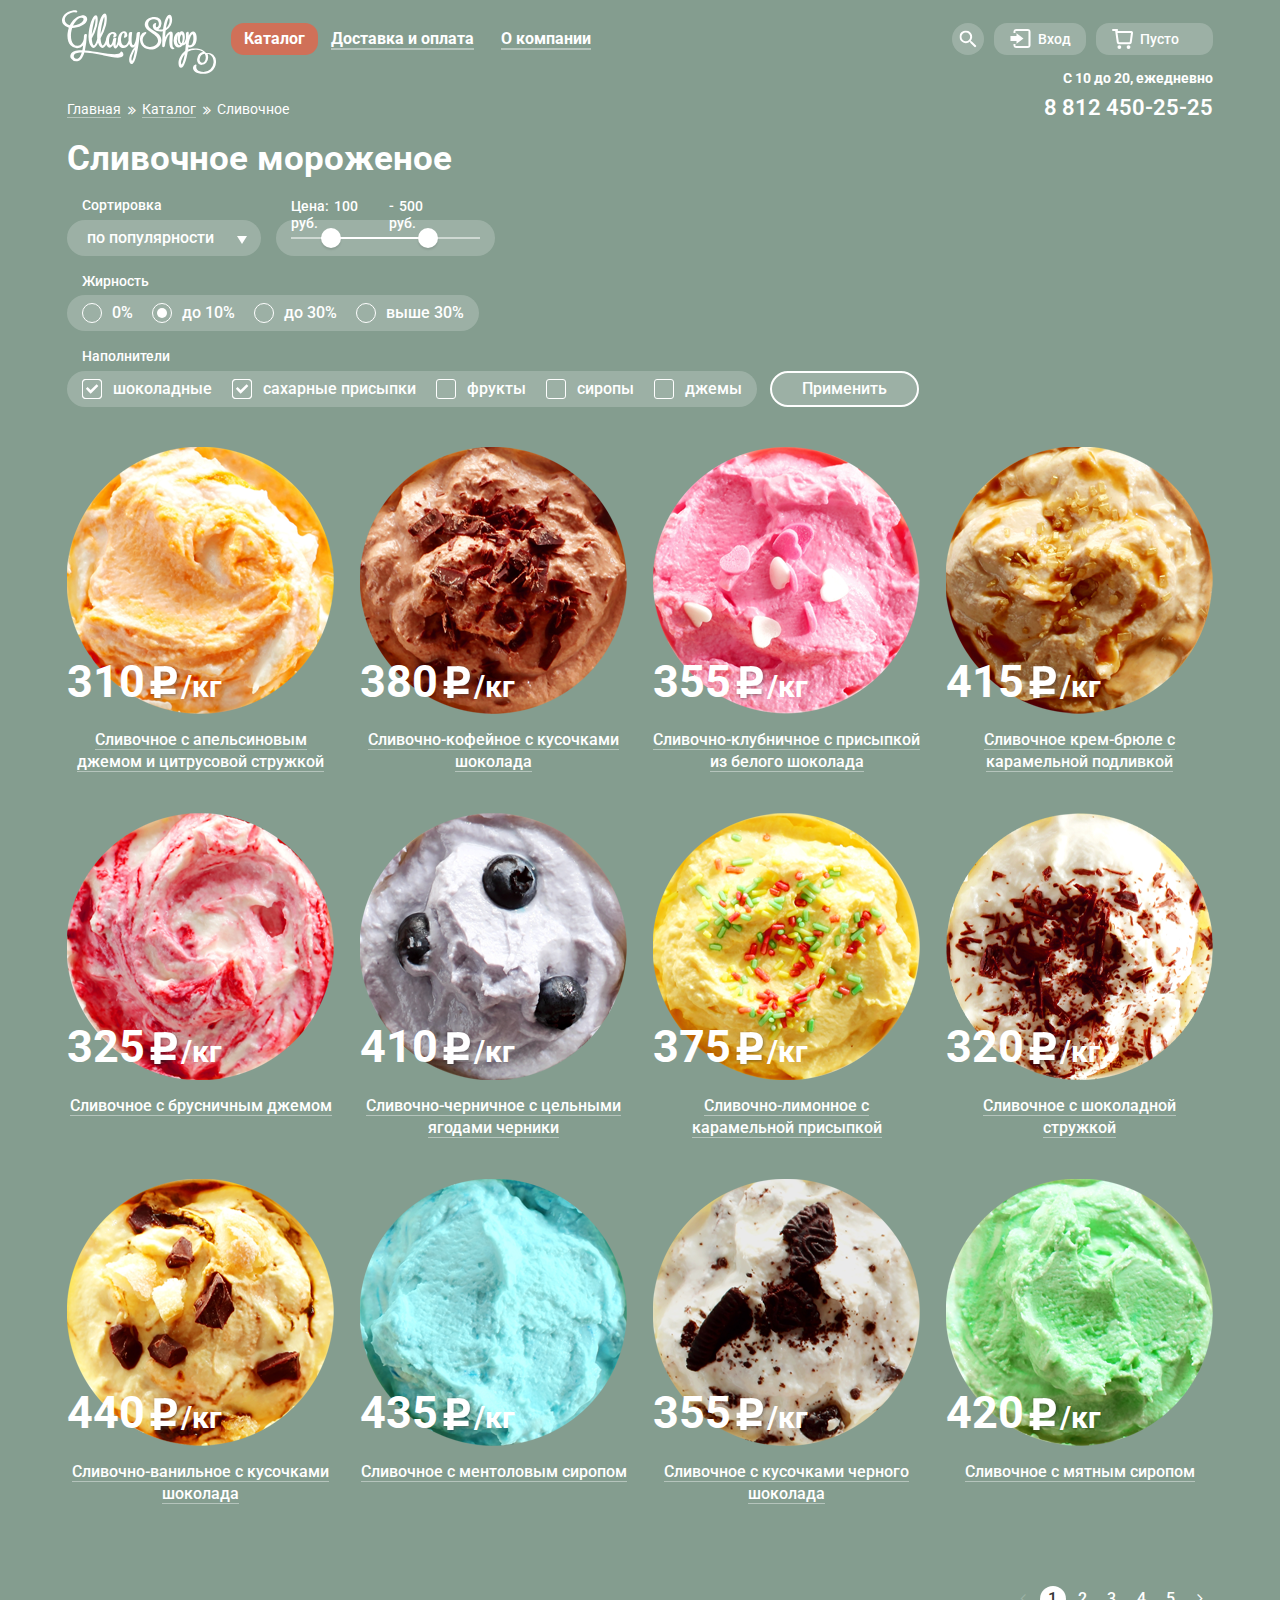
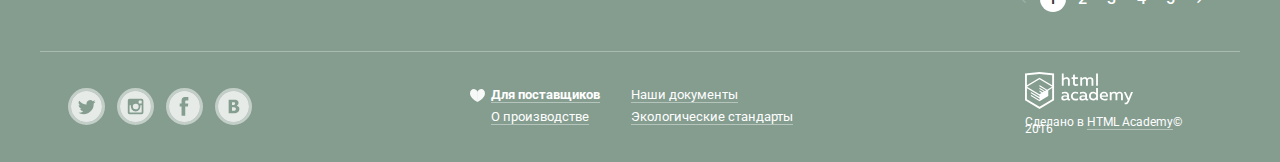
==== commit 0b31f2b3: "-------Last Gllacy-------- на сдачу!" ====
--- a/catalog.html
+++ b/catalog.html
@@ -5,7 +5,6 @@
   <title>Gllacy Каталог</title>
   <link href="css/normalize.css" rel="stylesheet">
   <link href="css/style.css" rel="stylesheet">
-  <link href="css/font-awesome.min.css" rel="stylesheet">
   <link href='https://fonts.googleapis.com/css?family=Roboto:400,500,700,900&subset=latin,cyrillic' rel='stylesheet' type='text/css'>
   <style>
   </style>
@@ -51,7 +50,7 @@
                 <a href="#">Новинки</a>
               </li>
               <li class="catalog-submenu-current-page">
-                <a href="#">Сливочное</a>
+                <span>Сливочное</span>
               </li>
               <li>
                 <a href="#">Щербеты</a>
@@ -160,14 +159,16 @@
   <div class="container-header">
     <div class="breadcrumbs">
       <a href="index.html"><span>Главная</span></a>
+      <span><i class="icon icon-angle-double-right"></i></span>
       <a href=""><span>Каталог</span></a>
-      <a href="#" class="breadcrumbs-current-page">Сливочное</a>
+      <span> <i class="icon icon-angle-double-right"></i></span>
+      <span class="breadcrumbs-current-page">Сливочное</span>
     </div>
     <h1 class="container-header-header">Сливочное мороженое</h1>
   </div>
 
   <div class="container-content clearfix">
-    <form class="filter-icecream" action="URL" name="icecream" method="post">
+    <form class="filter-icecream" action="#" name="icecream" method="post">
 
       <fieldset class="filter-icecream-sorting">
         <legend>Сортировка</legend>
@@ -255,8 +256,7 @@
           </div>
         </div>
         <h3 class="icecream-title">
-          <a href="#">Сливочное с апельсиновым
-            джемом и цитрусовой стружкой</a>
+          <a href="#"><span>Сливочное с апельсиновым джемом и цитрусовой стружкой</span></a>
         </h3>
        </article>
 
@@ -273,8 +273,7 @@
           </div>
         </div>
         <h3 class="icecream-title">
-          <a href="#">Сливочно-кофейное с
-            кусочками шоколада</a>
+          <a href="#"><span>Сливочно-кофейное с кусочками шоколада</span></a>
         </h3>
       </article>
 
@@ -291,9 +290,7 @@
           </div>
         </div>
         <h3 class="icecream-title">
-          <a href="#">Сливочно-клубничное с
-            присыпкой из белого
-            шоколада</a>
+          <a href="#"><span>Сливочно-клубничное с присыпкой из белого шоколада</span></a>
         </h3>
       </article>
 
@@ -310,9 +307,7 @@
           </div>
         </div>
         <h3 class="icecream-title">
-          <a href="#">Сливочное крем-брюле
-            с карамельной
-            подливкой</a>
+          <a href="#"><span>Сливочное крем-брюле с карамельной подливкой</span></a>
         </h3>
       </article>
 
@@ -329,8 +324,7 @@
           </div>
         </div>
         <h3 class="icecream-title">
-          <a href="#">Сливочное с
-            брусничным джемом</a>
+          <a href="#"><span>Сливочное с брусничным джемом</span></a>
         </h3>
       </article>
 
@@ -347,9 +341,7 @@
           </div>
         </div>
         <h3 class="icecream-title">
-          <a href="#">Сливочно-черничное с
-            цельными ягодами
-            черники </a>
+          <a href="#"><span>Сливочно-черничное с цельными ягодами черники</span></a>
         </h3>
       </article>
 
@@ -366,9 +358,7 @@
           </div>
         </div>
         <h3 class="icecream-title">
-          <a href="#">Сливочно-лимонное с
-            карамельной
-            присыпкой </a>
+          <a href="#"><span>Сливочно-лимонное с карамельной присыпкой</span></a>
         </h3>
       </article>
 
@@ -385,8 +375,7 @@
           </div>
         </div>
         <h3 class="icecream-title">
-          <a href="#">Сливочное с
-            шоколадной стружкой </a>
+          <a href="#"><span>Сливочное с шоколадной стружкой</span></a>
         </h3>
       </article>
 
@@ -403,8 +392,7 @@
           </div>
         </div>
         <h3 class="icecream-title">
-          <a href="#">Сливочно-ванильное с
-            кусочками шоколада </a>
+          <a href="#"><span>Сливочно-ванильное с кусочками шоколада</span></a>
         </h3>
       </article>
 
@@ -421,8 +409,7 @@
           </div>
         </div>
         <h3 class="icecream-title">
-          <a href="#">Сливочноe с
-            ментоловым сиропом </a>
+          <a href="#"><span>Сливочноe с ментоловым сиропом</span></a>
         </h3>
       </article>
 
@@ -439,8 +426,7 @@
           </div>
         </div>
         <h3 class="icecream-title">
-          <a href="#">Сливочное с кусочками
-            черного шоколада </a>
+          <a href="#"><span>Сливочное с кусочками черного шоколада</span></a>
         </h3>
       </article>
 
@@ -457,15 +443,14 @@
           </div>
         </div>
         <h3 class="icecream-title">
-          <a href="#">Сливочное с мятным
-            сиропом </a>
+          <a href="#"><span>Сливочное с мятным сиропом</span></a>
         </h3>
       </article>
 
     </div>
     <div class="pagination">
       <a class="prev" href="#prev">Назад
-        <i class="fa fa-angle-left disabled"></i>
+        <i class="icon icon-angle-left disabled"></i>
       </a>
       <a class="current" href="#">1</a>
       <a href="#">2</a>
@@ -473,7 +458,7 @@
       <a href="#">4</a>
       <a href="#">5</a>
       <a class="next" href="#next">Вперед
-        <i class="fa fa-angle-right"></i>
+        <i class="icon icon-angle-right"></i>
       </a>
     </div>
   </div>
--- a/css/style.css
+++ b/css/style.css
@@ -50,29 +50,29 @@
   background: linear-gradient(0deg, #e1613e 0%, #d84732 100%);
   box-shadow: inset 0px 2px 2px rgba(148,39,24,1);
 }
-
-.footer-copyright p a {
-  font-size: 12px;
-  font-weight: normal;
-  color: #ffffff;
-  text-decoration: none;
-  line-height: 13.33px;
-  border-bottom: 2px rgba(255, 255, 255, 0.4) solid;
-}
-
+.footer-about-us a:hover,
 .footer-copyright p a:hover,
+.footer-about-us a:active,
+.footer-copyright p a:active {
+  color:#ffbc9e;
+  border-bottom: 1px solid #ffbc9e;
+}
 .hit-title a:hover,
-.icecream-title a:hover {
+.icecream-title a:hover,
+.hit-title a:active,
+.icecream-title a:active,
+.breadcrumbs a:hover,
+.breadcrumbs a:active {
   color:#ffbc9e;
-  border-bottom: 2px #ffbc9e solid;
-}
-
-.breadcrumbs a:active,
-.footer-copyright p a:active,
-.hit-title a:active,
-.icecream-title a:active{
-  color:#ec593c;
-  border-bottom: 2px #ec593c solid;
+}
+
+.hit-title a:hover span,
+.icecream-title a:hover span,
+.hit-title a:active span,
+.icecream-title a:active span,
+.breadcrumbs a:hover span,
+.breadcrumbs a:active span {
+  border-bottom: 1px solid #ffbc9e;
 }
 
 /**--------------------COMMON classes----------------------------**/
@@ -108,9 +108,9 @@
   width: 1200px;
   margin: 0 auto;
   padding: 0 27px;
-  box-sizing: border-box;
-  -webkit-box-sizing: border-box;
-  -moz-box-sizing: border-box;
+  -webkit-box-sizing: border-box;
+  -moz-box-sizing: border-box;
+  box-sizing: border-box;
 }
 
 header .container-center {
@@ -165,8 +165,6 @@
 .catalog-menu > li > a:active {
   box-shadow: inset 0 2px 1px 0 rgba(105,105,105, 1);
 }
-
-
 .catalog-current-page{
   background: #d07058;
   color: #333333;
@@ -176,7 +174,7 @@
 .wrapper-catalog-submenu {
   display: none;
   position: absolute;
-  z-index: 5;
+  z-index: 2;
   top: 32px;
   left: -6.62px;
   min-width: 142.81px;
@@ -186,13 +184,13 @@
 .catalog-submenu {
   list-style: none;
   padding: 0;
-  padding-top: 10.87px;
+  padding-top: 5px;
   padding-bottom: 5px;
   background: #f7f6f3;
   border-radius: 4px;
-  box-sizing: border-box;
-  -webkit-box-sizing: border-box;
-  -moz-box-sizing: border-box;
+  -webkit-box-sizing: border-box;
+  -moz-box-sizing: border-box;
+  box-sizing: border-box;
 }
 
 .catalog-submenu > li {
@@ -200,7 +198,8 @@
   font-weight: normal;
 }
 
-.catalog-submenu a {
+.catalog-submenu a,
+.catalog-submenu-current-page {
   display: block;
   margin-bottom: 5px;
   padding-top: 6px;
@@ -211,6 +210,27 @@
   text-decoration: none;
 }
 
+.catalog-submenu .catalog-new {
+  font-weight: bold;
+}
+
+.catalog-submenu .catalog-new a{
+  position: relative;
+  padding-top: 6px;
+  padding-bottom: 11px;
+  margin-bottom: 5px;
+}
+
+.catalog-new a::after {
+  content:'';
+  position: absolute;
+  z-index: 3;
+  bottom:0;
+  left:7px;
+  width:127px;
+  border: 1px solid rgba(52,52,52,0.2);
+}
+
 .catalog:hover .wrapper-catalog-submenu {
   display: block;
 }
@@ -223,7 +243,7 @@
   background: #f6b5a5;
 }
 
-.main-navigation .catalog-submenu .catalog-submenu-current-page a{
+.main-navigation .catalog-submenu .catalog-submenu-current-page{
   background: #d07058;
 }
 
@@ -253,9 +273,9 @@
   text-decoration: none;
   background: rgba(255,255,255,0.2);
   border-radius: 13px;
-  box-sizing: border-box;
-  -webkit-box-sizing: border-box;
-  -moz-box-sizing: border-box;
+  -webkit-box-sizing: border-box;
+  -moz-box-sizing: border-box;
+  box-sizing: border-box;
 }
 
 .user-search-link {
@@ -367,9 +387,9 @@
   background: #f8f7f4;
   border-radius: 3px;
   box-shadow: 0 20px 20px 0 rgba(0,0,0,0.4);
-  box-sizing: border-box;
-  -webkit-box-sizing: border-box;
-  -moz-box-sizing: border-box;
+  -webkit-box-sizing: border-box;
+  -moz-box-sizing: border-box;
+  box-sizing: border-box;
 }
 .search-form fieldset {
   padding: 0;
@@ -392,9 +412,9 @@
   font-weight: normal;
   line-height: 24.3px;
   color: #999999;
-  box-sizing: border-box;
-  -webkit-box-sizing: border-box;
-  -moz-box-sizing: border-box;
+  -webkit-box-sizing: border-box;
+  -moz-box-sizing: border-box;
+  box-sizing: border-box;
 }
 /**----------------user-search-form-------------------------**/
 /**----------------user-login-form-------------------------**/
@@ -405,9 +425,9 @@
   background: #f8f7f4;
   border-radius: 3px;
   box-shadow: 0 20px 20px 0 rgba(0,0,0,0.4);
-  box-sizing: border-box;
-  -webkit-box-sizing: border-box;
-  -moz-box-sizing: border-box;
+  -webkit-box-sizing: border-box;
+  -moz-box-sizing: border-box;
+  box-sizing: border-box;
 }
 
 .login-form fieldset {
@@ -431,9 +451,9 @@
   font-weight: normal;
   line-height: 24.3px;
   color: #999999;
-  box-sizing: border-box;
-  -webkit-box-sizing: border-box;
-  -moz-box-sizing: border-box;
+  -webkit-box-sizing: border-box;
+  -moz-box-sizing: border-box;
+  box-sizing: border-box;
 }
 
 .login-form input[type="email"] {
@@ -451,9 +471,9 @@
   font-family: 'Roboto', Helvetica, sans-serif;
   font-size: 15px;
   font-weight: bold;
-  box-sizing: border-box;
-  -webkit-box-sizing: border-box;
-  -moz-box-sizing: border-box;
+  -webkit-box-sizing: border-box;
+  -moz-box-sizing: border-box;
+  box-sizing: border-box;
 }
 .user-login-links {
   float:right;
@@ -488,10 +508,11 @@
   border-radius: 3px;
   box-shadow: 0 20px 20px 0 rgba(0,0,0,0.4);
   color: #333333;
-  box-sizing: border-box;
-  -webkit-box-sizing: border-box;
-  -moz-box-sizing: border-box;
-}
+    -webkit-box-sizing: border-box;
+  -moz-box-sizing: border-box;
+  box-sizing: border-box;
+}
+
 .cart-form-table {
   cellpadding:0;
   margin-bottom: 15px;
@@ -503,9 +524,9 @@
   font-size: 13px;
   font-weight: normal;
   color: #333333;
-  box-sizing: border-box;
-  -webkit-box-sizing: border-box;
-  -moz-box-sizing: border-box;
+  -webkit-box-sizing: border-box;
+  -moz-box-sizing: border-box;
+  box-sizing: border-box;
 }
 .cart-form-table .accented {
   border-bottom: 1px solid #cacac7;
@@ -721,9 +742,9 @@
   padding-right: 20px;
   padding-top: 17.67px;
   border-radius: 12px;
-  box-sizing: border-box;
-  -webkit-box-sizing: border-box;
-  -moz-box-sizing: border-box;
+  -webkit-box-sizing: border-box;
+  -moz-box-sizing: border-box;
+  box-sizing: border-box;
 }
 
 h2.special-offer-header {
@@ -779,33 +800,29 @@
   padding-right: 261.5px;
 }
 
-.breadcrumbs a {
-  display: inline-block;
-  vertical-align: top;
-  margin-right: 20.43px;
+.breadcrumbs a,
+.breadcrumbs-current-page {
+  display: inline-block;
+  vertical-align: middle;
+  margin-right: 3.5px;
   text-decoration: none;
   font-size: 14px;
   font-weight: normal;
   line-height: 15.62px;
   color: #ffffff;
 }
-.breadcrumbs span {
-  border-bottom: 2px rgba(255, 255, 255, 0.4) solid;
-}
-.breadcrumbs a:hover {
-  color:#ffbc9e;
-}
-
-.breadcrumbs span:hover {
-  border-bottom: 2px #ffbc9e solid;
-}
-
-.breadcrumbs a:active {
-  color:#ec593c;
-}
-
-.breadcrumbs span:active {
-  border-bottom: 2px #ec593c solid;
+.breadcrumbs a span {
+  border-bottom: 1px rgba(255, 255, 255, 0.4) solid;
+}
+
+.breadcrumbs i {
+  display: inline-block;
+  vertical-align: bottom;
+  margin-right: 3.5px;
+  line-height:15.62px;
+  font-size: 14px;
+  font-weight: normal;
+  color: #ffffff;
 }
 
 h1.container-header-header {
@@ -914,9 +931,9 @@
   font-size: 14px;
   font-weight: normal;
   color: #343434;
-  box-sizing: border-box;
-  -webkit-box-sizing: border-box;
-  -moz-box-sizing: border-box;
+  -webkit-box-sizing: border-box;
+  -moz-box-sizing: border-box;
+  box-sizing: border-box;
 }
 
 .select:hover .select-drop {
@@ -1000,9 +1017,9 @@
   padding-right: 15px;
   background: rgba(255, 255, 255, 0.2);
   border-radius: 36px;
-  box-sizing: border-box;
-  -webkit-box-sizing: border-box;
-  -moz-box-sizing: border-box;
+  -webkit-box-sizing: border-box;
+  -moz-box-sizing: border-box;
+  box-sizing: border-box;
 }
 
 .range-control .scale {
@@ -1074,9 +1091,9 @@
   line-height: 36px;
   background: rgba(255,255,255,.2);
   border-radius: 36px;
-  box-sizing: border-box;
-  -webkit-box-sizing: border-box;
-  -moz-box-sizing: border-box;
+  -webkit-box-sizing: border-box;
+  -moz-box-sizing: border-box;
+  box-sizing: border-box;
 }
 .filter-icecream-fatness label {
   display: inline-block;
@@ -1104,15 +1121,15 @@
   width: 20px;
   height: 20px;
   border-radius: 50%;
-  border: 1px #FFFFFF solid;
+  border: 1px solid #FFFFFF;
   background: transparent;
-  box-sizing: border-box;
-  -webkit-box-sizing: border-box;
-  -moz-box-sizing: border-box;
+  -webkit-box-sizing: border-box;
+  -moz-box-sizing: border-box;
+  box-sizing: border-box;
 }
 
 .filter-icecream-fatness label:hover:before {
-  border: 2px #FFFFFF solid;
+  border: 2px solid #FFFFFF;
 }
 
 .filter-icecream-fatness input[type=radio]:checked + label:after {
@@ -1124,9 +1141,13 @@
   height: 10px;
   border-radius: 50%;
   background: #FFFFFF;;
-  box-sizing: border-box;
-  -webkit-box-sizing: border-box;
-  -moz-box-sizing: border-box;
+  -webkit-box-sizing: border-box;
+  -moz-box-sizing: border-box;
+  box-sizing: border-box;
+}
+
+.filter-icecream-fatness input[type=radio]:disabled + label:before {
+  border: 1px solid rgba(255,255,255,0.4);
 }
 
 /**--------------------- FORM filter-icecream-fatness-catalog.html only-------------------**/
@@ -1161,9 +1182,9 @@
   line-height: 36px;
   background: rgba(255, 255, 255, .2);
   border-radius: 36px;
-  box-sizing: border-box;
-  -webkit-box-sizing: border-box;
-  -moz-box-sizing: border-box;
+  -webkit-box-sizing: border-box;
+  -moz-box-sizing: border-box;
+  box-sizing: border-box;
 }
 
 .filter-icecream-filler label {
@@ -1194,15 +1215,15 @@
   width: 20px;
   height: 20px;
   border-radius: 3px;
-  border: 1px #FFFFFF solid;
+  border: 1px solid #FFFFFF;
   background: transparent;
-  box-sizing: border-box;
-  -webkit-box-sizing: border-box;
-  -moz-box-sizing: border-box;
+  -webkit-box-sizing: border-box;
+  -moz-box-sizing: border-box;
+  box-sizing: border-box;
 }
 
 .filter-icecream-filler label:hover:before {
-  border: 2px #FFFFFF solid;
+  border: 2px solid #FFFFFF;
 }
 
 .filter-icecream-filler input[type=checkbox]:checked + label:after {
@@ -1215,10 +1236,15 @@
   height: 20px;
   background-image: url('data:image/svg+xml;charset=US-ASCII,%3Csvg%20xmlns%3D%22http%3A//www.w3.org/2000/svg%22%20width%3D%2220%22%20height%3D%2220%22%20viewBox%3D%220%200%2020%2020%22%3E%0A%20%20%3Cdefs%3E%0A%20%20%20%20%3Cstyle%3E%0A%20%20%20%20%20%20.cls-1%20%7B%0A%20%20%20%20%20%20%20%20fill%3A%20%23fff%3B%0A%20%20%20%20%20%20%20%20fill-rule%3A%20evenodd%3B%0A%20%20%20%20%20%20%7D%0A%20%20%20%20%3C/style%3E%0A%20%20%3C/defs%3E%0A%20%20%3Cpath%20id%3D%22seo_icon2%22%20data-name%3D%22%u0427%u0435%u0440%u0431%u043E%u043A%u0441%20%u0432%u043A%u043B.%20%22%20class%3D%22cls-1%22%20d%3D%22M197.146%2C290.014h11.708a4.159%2C4.159%2C0%2C0%2C1%2C4.16%2C4.16v11.651a4.16%2C4.16%2C0%2C0%2C1-4.16%2C4.161H197.146a4.161%2C4.161%2C0%2C0%2C1-4.161-4.161V294.174A4.16%2C4.16%2C0%2C0%2C1%2C197.146%2C290.014ZM197%2C291h12a3%2C3%2C0%2C0%2C1%2C3%2C3v12a3%2C3%2C0%2C0%2C1-3%2C3H197a3%2C3%2C0%2C0%2C1-3-3V294A3%2C3%2C0%2C0%2C1%2C197%2C291Zm12.369%2C5.955-5.93%2C5.931h0l-1.765%2C1.766v0l0%2C0-1.765-1.766h0l-3.069-3.07%2C1.765-1.765%2C3.07%2C3.07%2C5.93-5.931Z%22%20transform%3D%22translate%28-193%20-290%29%22/%3E%0A%3C/svg%3E%0A');
   background-repeat: no-repeat;
-  box-sizing: border-box;
-  -webkit-box-sizing: border-box;
-  -moz-box-sizing: border-box;
-}
+  -webkit-box-sizing: border-box;
+  -moz-box-sizing: border-box;
+  box-sizing: border-box;
+}
+
+.filter-icecream-filler input[type=checkbox]:disabled + label:before {
+  border: 1px solid rgba(255,255,255,0.4);
+}
+
 /**--------------------- FORM filter-icecream-filler-catalog.html only-------------------**/
 
 .filter-icecream-btn {
@@ -1235,9 +1261,9 @@
   background: rgba(255, 255, 255, .2);
   border: 2px #FFFFFF solid;
   border-radius: 36px;
-  box-sizing: border-box;
-  -webkit-box-sizing: border-box;
-  -moz-box-sizing: border-box;
+  -webkit-box-sizing: border-box;
+  -moz-box-sizing: border-box;
+  box-sizing: border-box;
 }
 
 .filter-icecream-btn:hover {
@@ -1343,13 +1369,17 @@
 }
 
 .hit-title a, .icecream-title a {
+  display: block;
   position: relative;
   font-size: 16px;
   font-weight: 500;
   color: #ffffff;
   line-height: 22px;
   text-decoration: none;
-  border-bottom: 2px rgba(255, 255, 255, 0.4) solid;
+
+}
+.hit-title a span, .icecream-title a span {
+  border-bottom: 1px rgba(255, 255, 255, 0.4) solid;
 }
 
 .icecream-quick-view {
@@ -1404,6 +1434,7 @@
   margin-bottom: 39px;
   vertical-align: middle;
   font-size: 0;
+  line-height: 26px;
 }
 
 .pagination a{
@@ -1411,6 +1442,7 @@
   vertical-align: middle;
   width:26px;
   height:26px;
+  margin-right: 3.5px;
   line-height: 26px;
   text-align: center;
   text-decoration: none;
@@ -1418,16 +1450,19 @@
   font-weight: 500;
   color: #ffffff;
 }
+.pagination a:last-child {
+  margin-right: 0;
+}
 
 a.prev, a.next {
   font-size: 0;
 }
 
 .pagination i {
-  line-height: 26px;
+  line-height: 29px;
+  text-align: center;
   font-size: 16px;
   font-weight: 500;
-  color: #ffffff;
 }
 
 .pagination .disabled {
@@ -1439,6 +1474,7 @@
   background-color: rgba(255, 255, 255, 0.2);
 }
 
+.pagination .current,
 .pagination a:active {
   border-radius: 13px;
   background-color: #ffffff;
@@ -1458,9 +1494,9 @@
   color: #353535;
   font-size: 0;
   border-radius: 12px;
-  box-sizing: border-box;
-  -webkit-box-sizing: border-box;
-  -moz-box-sizing: border-box;
+  -webkit-box-sizing: border-box;
+  -moz-box-sizing: border-box;
+  box-sizing: border-box;
 }
 
 .seo-header {
@@ -1490,9 +1526,9 @@
   margin-bottom: 11.15px;
   padding-left: 55.84px;
   padding-top: 14.69px;
-  box-sizing: border-box;
-  -webkit-box-sizing: border-box;
-  -moz-box-sizing: border-box;
+  -webkit-box-sizing: border-box;
+  -moz-box-sizing: border-box;
+  box-sizing: border-box;
 }
 
 .seo-content1, .seo-content3 {
@@ -1562,9 +1598,10 @@
   padding-left: 20.81px;
   padding-right: 254.98px;
   background: #ffffff url("../img/blog_news_bd.png") no-repeat;
-  box-sizing: border-box;
-  -webkit-box-sizing: border-box;
-  -moz-box-sizing: border-box;
+  border-radius: 12px;
+  -webkit-box-sizing: border-box;
+  -moz-box-sizing: border-box;
+  box-sizing: border-box;
 }
 
 .blog-news span {
@@ -1598,9 +1635,10 @@
   padding-left: 26.19px;
   padding-right: 23px;
   background:#f8f7f4 url("../img/mailing_form_bd.png") no-repeat;
-  box-sizing: border-box;
-  -webkit-box-sizing: border-box;
-  -moz-box-sizing: border-box;
+  border-radius: 12px;
+  -webkit-box-sizing: border-box;
+  -moz-box-sizing: border-box;
+  box-sizing: border-box;
 }
 
 .mailing p {
@@ -1641,10 +1679,10 @@
   font-family: 'Roboto', Helvetica, sans-serif;
   font-size: 16px;
   font-weight: normal;
-  color: #ffffff;
-  box-sizing: border-box;
-  -webkit-box-sizing: border-box;
-  -moz-box-sizing: border-box;
+  color: #999999;
+  -webkit-box-sizing: border-box;
+  -moz-box-sizing: border-box;
+  box-sizing: border-box;
 }
 
 .mailing-form button {
@@ -1700,9 +1738,9 @@
   font-weight: normal;
   line-height: 20px;
   color: #343434;
-  box-sizing: border-box;
-  -webkit-box-sizing: border-box;
-  -moz-box-sizing: border-box;
+  -webkit-box-sizing: border-box;
+  -moz-box-sizing: border-box;
+  box-sizing: border-box;
 }
 
 .map-contacts p {
@@ -1752,9 +1790,9 @@
   padding-top: 35.67px;
   padding-left: 1px;
   font-size: 0;
-  box-sizing: border-box;
-  -webkit-box-sizing: border-box;
-  -moz-box-sizing: border-box;
+  -webkit-box-sizing: border-box;
+  -moz-box-sizing: border-box;
+  box-sizing: border-box;
 }
 
 .footer-social .social-btn {
@@ -1765,19 +1803,22 @@
   width: 31px;
   height: 31px;
   margin-right: 12px;
-}
-
-.footer-social .social-btn::before {
-  content:'';
-  position: absolute;
-  z-index: 2;
-  top: 50%;
-  left: 50%;
-  transform: translate(-50%, -50%);
-  width: 31px;
-  height: 31px;
   border: 3px solid rgba(255, 255, 255, 0.5);
   border-radius: 50%;
+}
+
+
+.footer-social .social-btn::after {
+  display: none;
+  position: absolute;
+  content: "";
+  width: 100%;
+  height: 100%;
+  border-radius: 50%;
+  top: 0;
+  left: 0;
+  z-index: 2;
+  box-shadow: inset 0px 2px 1px rgba(136,136,136,1);
 }
 
 .footer-social .social-btn-tw svg,
@@ -1807,13 +1848,12 @@
   margin-right: 0;
 }
 
-.footer-social .social-btn:hover:before {
+.footer-social .social-btn:hover {
   border: 3px solid rgba(255, 255, 255, 0.71);
 }
 
-.footer-social .social-btn:active:before {
-  border: 3px solid rgba(255, 255, 255, 0.7);
-  box-shadow: inset 0px 2px 1px rgba(136,136,136,1);
+.footer-social .social-btn:active:after {
+  display: block;
 }
 
 .footer-about-us {
@@ -1843,7 +1883,7 @@
   font-weight: normal;
   color: #ffffff;
   text-decoration: none;
-  border-bottom: 2px rgba(255, 255, 255, 0.4) solid;
+  border-bottom: 1px solid rgba(255, 255, 255, 0.4);
 }
 
 .about-us-column1 a:first-child {
@@ -1876,7 +1916,7 @@
   color: #ffffff;
   text-decoration: none;
   line-height: 13.33px;
-  border-bottom: 2px rgba(255, 255, 255, 0.4) solid;
+  border-bottom: 1px solid rgba(255, 255, 255, 0.4);
 }
 
 .footer-copyright p {
@@ -1897,14 +1937,11 @@
   top:50%;
   left: 50%;
   transform: translate(-50%,-50%);
-  width: 477px;
+  width: 429px;
   padding: 18px 24px 27px 24px;
   color: #656565;
   background: #f8f7f4;
   border-radius: 9px;
-  box-sizing: border-box;
-  -webkit-box-sizing: border-box;
-  -moz-box-sizing: border-box;
 }
 
 .modal-content-close {
@@ -1933,9 +1970,44 @@
   font-family: 'Roboto', Helvetica, sans-serif;
   font-size: 24px;
   font-weight: 500;
-  line-height: 22px;
+  line-height: 27px;
   color:#343434;
 }
+
+.feedback-form span {
+  display:none;
+  position: absolute;
+  left: 40px;
+  font-size: 11px;
+  font-weight: normal;
+  color:#5b9ddf;
+}
+
+.feedback-form .hint-for-name {
+  top:43px;
+}
+
+.feedback-form .hint-for-email {
+  top:107px;
+}
+
+.feedback-form .hint-for-text {
+  top:171px;
+}
+
+.feedback-form .hint-for-name-show-blue,
+.feedback-form .hint-for-email-show-blue,
+.feedback-form .hint-for-text-show-blue {
+  display: block;
+}
+
+.feedback-form .hint-for-name-show-grey,
+.feedback-form .hint-for-email-show-grey,
+.feedback-form .hint-for-text-show-grey {
+  display: block;
+  color:#9a9a9a;
+}
+
 
 .feedback-form input[name="name"],
 .feedback-form input[name="e-mail"],
@@ -1949,22 +2021,19 @@
   color:#656565;
   outline: none;
   border: none;
-  border: 1px solid #b2b2b2;
+  border: 1px solid #d3d3d2;
   border-radius: 4px;
-  box-sizing: border-box;
-  -webkit-box-sizing: border-box;
-  -moz-box-sizing: border-box;
 }
 
 .feedback-form input[name="name"],
 .feedback-form input[name="e-mail"] {
-  width: 267px;
+  width: 237px;
   padding: 13px 15px;
   padding-bottom: 11px;
 }
 
 .feedback-form textarea {
-  width: 428px;
+  width: 398px;
   border-image: none;
   line-height: 24.3px;
   padding-right: 15px;
@@ -1972,6 +2041,32 @@
   padding-top: 10px;
   padding-bottom: 11px;
 }
+
+.feedback-form input:hover,
+.feedback-form textarea:hover {
+  border: 1px solid #c7c6c5;
+  box-shadow: inset 0 0 0 1px #c7c6c5;
+}
+
+.feedback-form input:focus,
+.feedback-form textarea:focus {
+  font-family: 'Roboto', Helvetica, sans-serif;
+  font-size: 16px;
+  font-weight: normal;
+  color:#656565;
+  border: 1px solid #8fbdec;
+  box-shadow: inset 0 0 0 1px #8fbdec;
+}
+
+.feedback-form label .name-active,
+.feedback-form label .email-active,
+.feedback-form label .text-active {
+  font-size: 16px;
+  font-weight: bold;
+  color:#353535;
+
+}
+
 .wrapper-btn-feedback-form {
   font-size: 0;
   text-align: right;
@@ -2036,4 +2131,42 @@
 .modal-overlay-show {
   display:block;
 }
-  /**--------------------- modal-content-feedback for index.html-------------------**/
+/**--------------------- modal-content-feedback for index.html-------------------**/
+/**------------------------iconic fonts--------------------------------------------**/
+@font-face {
+  font-family: "untitled-font-2";
+  src:url("../fonts/untitled-font-2.eot");
+  src:url("../fonts/untitled-font-2.eot?#iefix") format("embedded-opentype"),
+  url("../fonts/untitled-font-2.woff") format("woff"),
+  url("../fonts/untitled-font-2.ttf") format("truetype"),
+  url("../fonts/untitled-font-2.svg#untitled-font-2") format("svg");
+  font-weight: normal;
+  font-style: normal;
+}
+
+[data-icon]:before {
+  font-family: "untitled-font-2";
+  content: attr(data-icon);
+  font-style: normal;
+  -webkit-font-smoothing: antialiased;
+  -moz-osx-font-smoothing: grayscale;
+}
+
+[class^="icon-"]:before,
+[class*=" icon-"]:before {
+  font-family: "untitled-font-2";
+  font-style: normal;
+  -webkit-font-smoothing: antialiased;
+  -moz-osx-font-smoothing: grayscale;
+}
+
+.icon-angle-double-right:before {
+  content: "\61";
+}
+.icon-angle-left:before {
+  content: "\62";
+}
+.icon-angle-right:before {
+  content: "\63";
+}
+/**------------------------iconic fonts--------------------------------------------**/
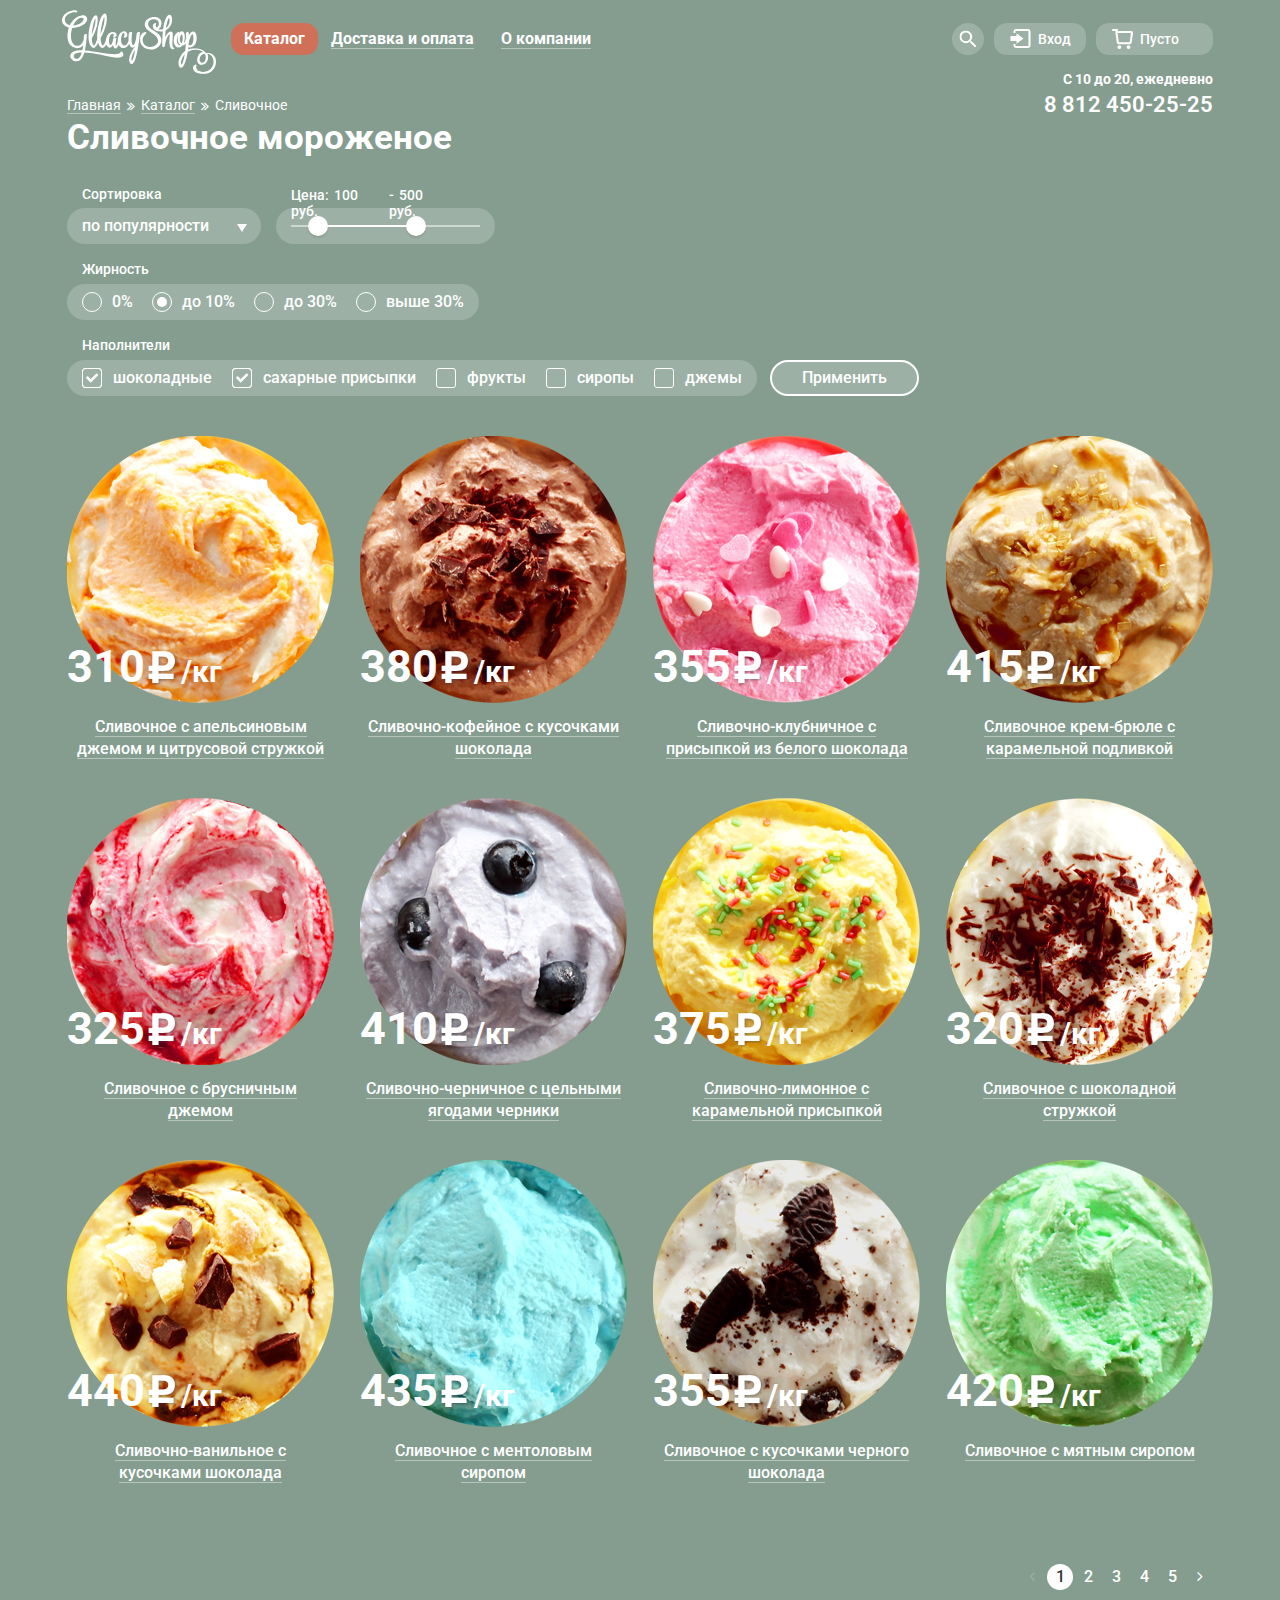
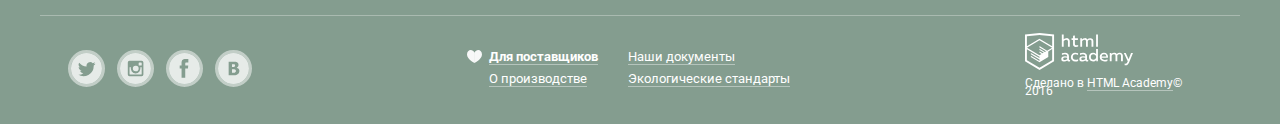
==== commit 0a45a930: "Вариант Gllacy после 1-й проверки" ====
--- a/catalog.html
+++ b/catalog.html
@@ -4,7 +4,7 @@
   <meta charset="UTF-8">
   <title>Gllacy Каталог</title>
   <link href="css/normalize.css" rel="stylesheet">
-  <link href="css/style.css" rel="stylesheet">
+  <link href="css/style_min.css" rel="stylesheet">
   <link href='https://fonts.googleapis.com/css?family=Roboto:400,500,700,900&subset=latin,cyrillic' rel='stylesheet' type='text/css'>
   <style>
   </style>
@@ -256,7 +256,7 @@
           </div>
         </div>
         <h3 class="icecream-title">
-          <a href="#"><span>Сливочное с апельсиновым джемом и цитрусовой стружкой</span></a>
+          <a href="#"><span>Сливочное с апельсиновым<br>джемом и цитрусовой стружкой</span></a>
         </h3>
        </article>
 
@@ -273,7 +273,7 @@
           </div>
         </div>
         <h3 class="icecream-title">
-          <a href="#"><span>Сливочно-кофейное с кусочками шоколада</span></a>
+          <a href="#"><span>Сливочно-кофейное с кусочками<br>шоколада</span></a>
         </h3>
       </article>
 
@@ -290,7 +290,7 @@
           </div>
         </div>
         <h3 class="icecream-title">
-          <a href="#"><span>Сливочно-клубничное с присыпкой из белого шоколада</span></a>
+          <a href="#"><span>Сливочно-клубничное с<br>присыпкой из белого шоколада</span></a>
         </h3>
       </article>
 
@@ -307,7 +307,7 @@
           </div>
         </div>
         <h3 class="icecream-title">
-          <a href="#"><span>Сливочное крем-брюле с карамельной подливкой</span></a>
+          <a href="#"><span>Сливочное крем-брюле с<br>карамельной подливкой</span></a>
         </h3>
       </article>
 
@@ -324,7 +324,7 @@
           </div>
         </div>
         <h3 class="icecream-title">
-          <a href="#"><span>Сливочное с брусничным джемом</span></a>
+          <a href="#"><span>Сливочное с брусничным<br>джемом</span></a>
         </h3>
       </article>
 
@@ -341,7 +341,7 @@
           </div>
         </div>
         <h3 class="icecream-title">
-          <a href="#"><span>Сливочно-черничное с цельными ягодами черники</span></a>
+          <a href="#"><span>Сливочно-черничное с цельными<br>ягодами черники</span></a>
         </h3>
       </article>
 
@@ -358,7 +358,7 @@
           </div>
         </div>
         <h3 class="icecream-title">
-          <a href="#"><span>Сливочно-лимонное с карамельной присыпкой</span></a>
+          <a href="#"><span>Сливочно-лимонное с<br>карамельной присыпкой</span></a>
         </h3>
       </article>
 
@@ -375,7 +375,7 @@
           </div>
         </div>
         <h3 class="icecream-title">
-          <a href="#"><span>Сливочное с шоколадной стружкой</span></a>
+          <a href="#"><span>Сливочное с шоколадной<br>стружкой</span></a>
         </h3>
       </article>
 
@@ -392,7 +392,7 @@
           </div>
         </div>
         <h3 class="icecream-title">
-          <a href="#"><span>Сливочно-ванильное с кусочками шоколада</span></a>
+          <a href="#"><span>Сливочно-ванильное с<br>кусочками шоколада</span></a>
         </h3>
       </article>
 
@@ -409,7 +409,7 @@
           </div>
         </div>
         <h3 class="icecream-title">
-          <a href="#"><span>Сливочноe с ментоловым сиропом</span></a>
+          <a href="#"><span>Сливочноe с ментоловым<br>сиропом</span></a>
         </h3>
       </article>
 
@@ -426,7 +426,7 @@
           </div>
         </div>
         <h3 class="icecream-title">
-          <a href="#"><span>Сливочное с кусочками черного шоколада</span></a>
+          <a href="#"><span>Сливочное с кусочками черного<br>шоколада</span></a>
         </h3>
       </article>
 
@@ -507,43 +507,8 @@
   </div>
 </footer>
 
-<script>
-
-  var userSearch = document.querySelector(".user-search");
-  var searchItem = userSearch.querySelector("[name=search-item]");
-  var userLogin = document.querySelector(".user-login");
-  var userLoginForm = document.querySelector(".user-login-form");
-  var emailLoginForm = userLoginForm.querySelector("[name=e-mail]");
-  var passwordLoginForm = userLoginForm.querySelector("[name=password]");
-  var storageEmail = localStorage.getItem("email");
-
-  userSearch.addEventListener("mouseenter", function(event) {
-    searchItem.focus();
-  });
-
-  userLogin.addEventListener("mouseenter", function(event) {
-    if (storageEmail) {
-      emailLoginForm.value = storageEmail;
-      passwordLoginForm.focus();}
-    else {
-      emailLoginForm.focus();
-    }
-  });
-
-  userLoginForm.addEventListener("submit", function(event) {
-    event.preventDefault();
-  });
-
-  userLoginForm.addEventListener("submit", function(event) {
-    if (!emailLoginForm || !passwordLoginForm) {
-      event.preventDefault();
-      console.log("Нужно ввести e-mail и пароль");}
-    else {
-      localStorage.setItem("email", emailLoginForm.value);
-    }
-  });
-
-</script>
+  <script type="text/javascript" charset="utf-8" src="js/script.catalog.min.js"></script>
+
 </body>
 </html>
 
--- a/css/style_min.css
+++ b/css/style_min.css
@@ -0,0 +1 @@
+body{margin:0;padding:0;font-family:'Roboto',Arial,sans-serif;font-size:16px;font-weight:400;line-height:22px;color:#fff;background:#849d8f}.clearfix::after{content:"";display:table;clear:both}button{border:none;outline:none;padding:0;margin:0}.btn{display:inline-block;vertical-align:top;background-color:#e94f38;color:#fff;text-decoration:none;background:-moz-linear-gradient(0deg,#e74b36 0%,#f26843 100%);background:-webkit-linear-gradient(0deg,#e74b36 0%,#f26843 100%);background:linear-gradient(0deg,#e74b36 0%,#f26843 100%);box-shadow:0 2px 2px rgba(172,16,0,0.64);cursor:pointer}.btn:hover{background:#f17d65;background:-moz-linear-gradient(0deg,#ec6f5e 0%,#f58669 100%);background:-webkit-linear-gradient(0deg,#ec6f5e 0%,#f58669 100%);background:linear-gradient(0deg,#ec6f5e 0%,#f58669 100%);box-shadow:0 2px 2px rgba(172,16,0,1)}.btn:active{background:#d84d35;background:-moz-linear-gradient(0deg,#e1613e 0%,#d84732 100%);background:-webkit-linear-gradient(0deg,#e1613e 0%,#d84732 100%);background:linear-gradient(0deg,#e1613e 0%,#d84732 100%);box-shadow:inset 0 2px 2px rgba(148,39,24,1)}.footer-about-us a:hover,.footer-copyright p a:hover,.footer-about-us a:active,.footer-copyright p a:active{color:#ffbc9e;border-bottom:1px solid #ffbc9e}.hit-title a:hover,.icecream-title a:hover,.hit-title a:active,.icecream-title a:active,.breadcrumbs a:hover,.breadcrumbs a:active,.user-login-links a:hover,.user-login-links a:active{color:#ffbc9e}.hit-title a:hover span,.icecream-title a:hover span,.hit-title a:active span,.icecream-title a:active span,.breadcrumbs a:hover span,.breadcrumbs a:active span,.user-login-links a:hover span,.user-login-links a:active span{border-bottom:1px solid #ffbc9e}body > input[type="radio"]{display:none}.site-wrapper{min-width:1200px;background:#849d8f url(../img/slider_option1.png) no-repeat;background-position:top center;transition:background-image .5s ease,background-color .5s ease}.site-wrapper:before,.site-wrapper:after{content:"";visibility:hidden}.site-wrapper:before{background-image:url(../img/slider_option2.png)}.site-wrapper:after{background-image:url(../img/slider_option3.png)}.container-center{width:1200px;margin:0 auto;padding:0 27px;-webkit-box-sizing:border-box;-moz-box-sizing:border-box;box-sizing:border-box}header .container-center{position:relative}.main-header .main-navigation{float:left;max-width:766.7px}.main-navigation .catalog-menu{margin:0;margin-left:163.88px;padding:0;padding-top:23px;list-style:none;font-size:0}.catalog-menu > li{display:inline-block;position:relative;vertical-align:top;font-size:16px;font-weight:700;line-height:20px}.catalog-menu > li > a{display:block;padding:7px 13.13px;color:#fff;text-decoration:none;line-height:18px;border-radius:13px}.catalog-menu span{border-bottom:1px solid rgba(255,255,255,0.4)}.catalog-menu > li:hover a{background:#f7f6f3;color:#333}.catalog-menu > li:hover span{border-bottom:none}.catalog-menu > li > a:active{box-shadow:inset 0 2px 1px 0 rgba(105,105,105,1)}.catalog-current-page{background:#d07058;color:#333;border:none}.wrapper-catalog-submenu{display:none;position:absolute;z-index:2;top:32px;left:-6.62px;min-width:142.81px;padding-top:5px}.catalog-submenu{list-style:none;padding:0;padding-top:5px;padding-bottom:5px;background:#f7f6f3;border-radius:4px;-webkit-box-sizing:border-box;-moz-box-sizing:border-box;box-sizing:border-box}.catalog-submenu > li{font-size:14px;font-weight:400}.catalog-submenu a,.catalog-submenu-current-page{display:block;margin-bottom:5px;color:#343434;text-decoration:none;padding:6px 21.14px 6px 19.75px}.catalog-submenu .catalog-new{font-weight:700}.catalog-submenu .catalog-new a{position:relative;padding-top:6px;padding-bottom:11px;margin-bottom:5px}.catalog-new a::after{content:'';position:absolute;z-index:3;bottom:0;left:7px;width:127px;border:1px solid rgba(52,52,52,0.2)}.catalog:hover .wrapper-catalog-submenu{display:block}.catalog-submenu li:hover a{background:#fbded7}.catalog-submenu li:active a{background:#f6b5a5}.main-navigation .catalog-submenu .catalog-submenu-current-page{background:#d07058}.main-header .user-block{float:right;max-width:322.61px;padding-top:23px;vertical-align:top;font-size:0}.user-search,.user-login,.user-cart{display:inline-block;vertical-align:top;position:relative;margin-left:10.2px;font-size:14px;font-weight:500}.user-login-link,.user-cart-link{display:block;position:relative;height:32px;line-height:32px;color:#fff;text-decoration:none;background:rgba(255,255,255,0.2);border-radius:13px;-webkit-box-sizing:border-box;-moz-box-sizing:border-box;box-sizing:border-box}.user-search-link{display:block;position:relative;width:32px;height:32px;border-radius:50%;background:rgba(255,255,255,0.2)}.user-search-link svg{position:absolute;top:50%;left:50%;transform:translate(-50%,-50%);width:17px;height:17px;fill:#fff;fill-rule:evenodd}.user-search:hover .user-search-link svg{fill:#000}.user-login-link{min-width:91.88px;padding-left:44px}.user-login-link svg{position:absolute;top:6px;left:16px;width:21px;height:19px;fill:#fff;fill-opacity:.99;fill-rule:evenodd}.user-login:hover .user-login-link svg{fill:#000}.user-cart-link{min-width:117px;padding-left:44px}.user-cart-link::before{content:"";position:absolute;top:6px;left:16px;width:21px;height:20px;background-image:url(data:image/svg+xml;charset=US-ASCII,%3Csvg%20xmlns%3D%22http%3A//www.w3.org/2000/svg%22%20width%3D%2220.63%22%20height%3D%2219.719%22%20viewBox%3D%220%200%2020.63%2019.719%22%3E%0A%20%20%3Cdefs%3E%0A%20%20%20%20%3Cstyle%3E%0A%20%20%20%20%20%20.cls-1%20%7B%0A%20%20%20%20%20%20%20%20fill%3A%20%23fff%3B%0A%20%20%20%20%20%20%20%20fill-rule%3A%20evenodd%3B%0A%20%20%20%20%20%20%7D%0A%20%20%20%20%3C/style%3E%0A%20%20%3C/defs%3E%0A%20%20%3Cpath%20class%3D%22cls-1%22%20d%3D%22M1092.58%2C33.46l-1.21%2C8.912a2.025%2C2.025%2C0%2C0%2C1-1.88%2C1.635h-10.88a2.025%2C2.025%2C0%2C0%2C1-1.88-1.635l-1.47-10.287a3.738%2C3.738%2C0%2C0%2C1-.13-1.055H1073a1%2C1%2C0%2C0%2C1%2C0-2h4a0.992%2C0.992%2C0%2C0%2C1%2C.1%2C1.98h13.97C1092.17%2C31.01%2C1092.84%2C32.141%2C1092.58%2C33.46Zm-13.85%2C8.518-1.31-9h13.2l-0.03.2-1.18%2C8.788a0.033%2C0.033%2C0%2C0%2C0-.01.014h-10.67Zm0.52%2C3.009a1.874%2C1.874%2C0%2C1%2C1-1.88%2C1.874A1.874%2C1.874%2C0%2C0%2C1%2C1079.25%2C44.987Zm9%2C0a1.874%2C1.874%2C0%2C1%2C1-1.88%2C1.874A1.874%2C1.874%2C0%2C0%2C1%2C1088.25%2C44.987Z%22%20transform%3D%22translate%28-1072%20-29.031%29%22/%3E%0A%3C/svg%3E%0A);background-repeat:no-repeat}.user-cart:hover .user-cart-link::before{width:21px;height:20px;background-position:-10px -10px;background-image:url(../img/spritesheet.png);background-repeat:no-repeat}.user-search:hover .user-search-link,.user-login:hover .user-login-link,.user-cart:hover .user-cart-link{background:#f8f7f4;color:#313131}.wrapper-user-search-form,.wrapper-user-login-form,.wrapper-user-cart-form{display:none;position:absolute;z-index:5;top:32px;right:0;padding-top:5px}.user-search:hover .wrapper-user-search-form,.user-login:hover .wrapper-user-login-form,.user-cart:hover .wrapper-user-cart-form{display:block}.cart-number-of-items{display:none}.user-cart:hover .cart-number-of-items{display:block}.user-cart:hover .cart-empty{display:none}.user-search-form{width:342px;padding:16px;background:#f8f7f4;border-radius:3px;box-shadow:0 20px 20px 0 rgba(0,0,0,0.4);-webkit-box-sizing:border-box;-moz-box-sizing:border-box;box-sizing:border-box}.search-form fieldset{padding:0;margin:0;border:none;outline:none}.search-form label{font-size:0}.search-form input{width:309px;height:37px;padding-left:10px;border:1px solid #d3d3d2;border-radius:3px;font-family:'Roboto',Arial,sans-serif;font-size:14px;font-weight:400;line-height:24.3px;color:#999;-webkit-box-sizing:border-box;-moz-box-sizing:border-box;box-sizing:border-box}.user-login-form{width:272px;padding:16px;padding-top:20px;background:#f8f7f4;border-radius:3px;box-shadow:0 20px 20px 0 rgba(0,0,0,0.4);-webkit-box-sizing:border-box;-moz-box-sizing:border-box;box-sizing:border-box}.login-form fieldset{padding:0;margin:0;border:none;outline:none}.login-form label{font-size:0}.login-form input{width:239px;height:37px;padding-left:14px;border:1px solid #d3d3d2;border-radius:3px;font-family:'Roboto',Arial,sans-serif;font-size:14px;font-weight:400;line-height:24.3px;color:#999;-webkit-box-sizing:border-box;-moz-box-sizing:border-box;box-sizing:border-box}.login-form input[type="email"]{margin-bottom:10px}.login-form .wrapper-button-links{margin-top:15px}.login-form .btn-login-form{float:left;padding:9px 30px;border-radius:35px;font-family:'Roboto',Arial,sans-serif;font-size:15px;font-weight:700;-webkit-box-sizing:border-box;-moz-box-sizing:border-box;box-sizing:border-box}.user-login-links{float:right;width:119px;padding:0;line-height:12px}.user-login-links a{display:block;padding:0;margin:0;padding-bottom:10px;font-family:'Roboto',Arial,sans-serif;font-size:13px;font-weight:400;color:#333;text-decoration:none}.user-login-links span{border-bottom:1px solid rgba(0,0,0,0.3)}.user-cart-form{width:544px;padding:26px 17px;padding-bottom:21px;background:#f8f7f4;border-radius:3px;box-shadow:0 20px 20px 0 rgba(0,0,0,0.4);color:#333;-webkit-box-sizing:border-box;-moz-box-sizing:border-box;box-sizing:border-box}.cart-form-table{cellpadding:0;margin-bottom:15px;text-align:left;vertical-align:baseline;border-collapse:collapse;line-height:16px;font-family:'Roboto',Arial,sans-serif;font-size:13px;font-weight:400;color:#333;-webkit-box-sizing:border-box;-moz-box-sizing:border-box;box-sizing:border-box}.cart-form-table .accented{border-bottom:1px solid #cacac7}.cart-form-table td{padding-bottom:20px;padding-right:14px}.cart-form-table .cart-check{width:10px;background-image:url(data:image/svg+xml;charset=US-ASCII,%3Csvg%20xmlns%3D%22http%3A//www.w3.org/2000/svg%22%20width%3D%2210.125%22%20height%3D%2210.126%22%20viewBox%3D%220%200%2010.125%2010.126%22%3E%0A%20%20%3Cdefs%3E%0A%20%20%20%20%3Cstyle%3E%0A%20%20%20%20%20%20.cls-1%20%7B%0A%20%20%20%20%20%20%20%20fill%3A%20%23353535%3B%0A%20%20%20%20%20%20%20%20fill-rule%3A%20evenodd%3B%0A%20%20%20%20%20%20%7D%0A%20%20%20%20%3C/style%3E%0A%20%20%3C/defs%3E%0A%20%20%3Cpath%20class%3D%22cls-1%22%20d%3D%22M650.86%2C96.139l0.708-.707L661%2C104.86l-0.707.707Zm9.438-.716%2C0.707%2C0.707-9.428%2C9.429-0.708-.708Z%22%20transform%3D%22translate%28-650.875%20-95.438%29%22/%3E%0A%3C/svg%3E%0A);background-repeat:no-repeat;background-position:0 11px}.cart-form-table .cart-image{width:33px;height:33px;background-image:url(../img/spritesheet.png);background-repeat:no-repeat}.cart-form-table tr:nth-child(1) .cart-image{background-position:-132px -10px}.cart-form-table tr:nth-child(2) .cart-image{background-position:-185px -10px}.cart-form-table .cart-description{width:234px}.cart-form-table .cart-price-per-item{width:110px}.cart-price-per-item .price-per-item{color:gray}.cart-form-table .cart-price-total{width:67px;padding-right:0}.cart-form-table .cart-total{height:30px;padding:0;vertical-align:bottom;font-size:15px;font-weight:700;text-align:right}.btn-cart-form{text-align:right}.btn-cart-form .btn-order{display:inline-block;vertical-align:top;padding-left:22px;padding-right:22px;height:35px;line-height:35px;font-family:'Roboto',Arial,sans-serif;font-size:15px;font-weight:700;color:#fefefe;border-radius:35px}.main-header .logo{position:absolute;top:9.69px;left:21.75px}.main-header .contact-info{position:absolute;top:72px;right:27px;width:322.61px;color:#fff;font-size:0;text-align:right}.contact-info-normal{font-size:14px;font-weight:700;line-height:15.67px}.contact-info-bold{font-size:22px;font-weight:600;line-height:20px}.slider{position:relative;margin-bottom:41px;padding-top:339.5px;text-align:center}.slide{display:none}.slide-title{margin:0 auto;margin-bottom:28px;color:#fff;font-size:60px;font-weight:900;line-height:60.35px}.btn-slider{text-align:center;font-size:31.48px;font-weight:700;line-height:35.74px;text-shadow:0 2px 5px rgba(160,32,11,0.76);border-radius:62px;padding:13px 43px 14.1px}.slide-btn:hover{background:-moz-linear-gradient(top,#f58669 0%,#ec6f5e 100%);background:-webkit-linear-gradient(top,#f58669 0%,#ec6f5e 100%);background:linear-gradient(to bottom,#f58669 0%,#ec6f5e 100%);box-shadow:0 2px 2px rgba(172,16,0,1)}.slide-btn:active{background:-moz-linear-gradient(top,#d84732 0%,#e1613e 100%);background:-webkit-linear-gradient(top,#d84732 0%,#e1613e 100%);background:linear-gradient(to bottom,#d84732 0%,#e1613e 100%);box-shadow:inset 0 2px 2px rgba(172,16,0,1)}.slider-controls{position:absolute;bottom:21px;left:0;z-index:20;font-size:0}.slider-controls label{display:inline-block;vertical-align:top;width:17px;height:17px;margin-right:8px;background-color:transparent;border:2px solid #fff;border-radius:50%;cursor:pointer}#btn-1:checked ~ .site-wrapper #slide1,#btn-2:checked ~ .site-wrapper #slide2,#btn-3:checked ~ .site-wrapper #slide3{display:block}#btn-1:checked ~ .site-wrapper{background-color:#849d8f;background-image:url(../img/slider_option1.png)}#btn-2:checked ~ .site-wrapper{background-color:#8996a6;background-image:url(../img/slider_option2.png)}#btn-3:checked ~ .site-wrapper{background-color:#9d8b84;background-image:url(../img/slider_option3.png)}#btn-1:checked ~ .site-wrapper label[for="btn-1"],#btn-2:checked ~ .site-wrapper label[for="btn-2"],#btn-3:checked ~ .site-wrapper label[for="btn-3"]{background-color:#fff}.slider-controls label:hover{background-color:rgba(255,255,255,0.4)}.special-offers{margin-bottom:39px;color:#fff}.special-offer{max-width:560px;padding-left:18px;padding-right:20px;padding-top:17.67px;border-radius:12px;-webkit-box-sizing:border-box;-moz-box-sizing:border-box;box-sizing:border-box}h2.special-offer-header{margin-top:0;margin-bottom:16.5px;font-size:35px;font-weight:700;line-height:38.61px}.special-offers p{margin-top:0;margin-bottom:27.29px;min-height:61px;font-size:18px;font-weight:700;line-height:22px}.malinka{float:left;background:#a70004 url(../img/special_offer_malinka.png) no-repeat;background-size:cover}.chocolate{float:right;background:#4a2a1c url(../img/special_offer_chocolate.png) no-repeat;background-size:cover}.btn-special-offer{margin-bottom:24px;text-align:right;font-size:18px;font-weight:700}.btn-special-offer a{padding:12.99px 24px;border-radius:46px}.container-header{padding-top:40px;margin-bottom:34px;font-size:0}.container-header .breadcrumbs{margin-bottom:5.67px;padding-right:261.5px}.breadcrumbs a,.breadcrumbs-current-page{display:inline-block;vertical-align:middle;margin-right:3px;text-decoration:none;font-size:14px;font-weight:400;line-height:15.62px;color:#fff}.breadcrumbs a span{border-bottom:1px rgba(255,255,255,0.4) solid}.breadcrumbs i{display:inline-block;vertical-align:bottom;margin-right:3px;line-height:15.62px;font-size:14px;font-weight:400;color:#fff}h1.container-header-header{margin-top:0;font-size:35px;font-weight:700;color:#fff;line-height:30px}.container-content .filter-icecream{margin-bottom:39.8px;font-size:0}.filter-icecream{width:870px;font-size:0}.filter-icecream-sorting{display:inline-block;vertical-align:top;padding:0;margin:0;margin-right:15.2px;margin-bottom:18px;border:none;outline:none;font-family:'Roboto',Arial,sans-serif;font-size:14px;font-weight:500;color:#fff}.filter-icecream-sorting legend{padding:0;margin:0;padding-left:15px;line-height:15.78px;margin-bottom:6px}.filter-icecream-sorting .select{display:inline-block;width:194px;height:36px;line-height:36px;background:rgba(255,255,255,.2);border-radius:36px;position:relative}.filter-icecream-sorting .select::after{position:absolute;content:"";top:16px;right:14px;border-top:8px solid #FFF;border-left:5px solid transparent;border-right:5px solid transparent;border-bottom-width:0}.select input{display:none;padding:0;margin:0}#popular:checked ~ .select-text .select-text-1,#cheap:checked ~ .select-text .select-text-2,#expensive:checked ~ .select-text .select-text-3,#fat:checked ~ .select-text .select-text-4{display:block}#popular:checked ~ .select-drop [for="popular"],#cheap:checked ~ .select-drop [for="cheap"],#expensive:checked ~ .select-drop [for="expensive"],#fat:checked ~ .select-drop [for="fat"]{display:none}.select-text div{display:none;padding:0 15px;font-size:16px;font-weight:500}.select-drop{display:none;position:absolute;z-index:3;top:37px;width:100%;background:#FFF;font-family:'Roboto',Arial,sans-serif;font-size:14px;font-weight:400;color:#343434;-webkit-box-sizing:border-box;-moz-box-sizing:border-box;box-sizing:border-box}.select:hover .select-drop{display:block}.select:hover{background:#FFF}.select:hover:after{border-top:8px solid #333}.select:hover .select-text{color:#343434}.label-drop{display:block;line-height:23px;padding:4px 20px}.label-drop:hover{background:#1e90ff}.filter-icecream-price{display:inline-block;vertical-align:top;width:218.5px;margin-right:15.19px;margin-bottom:18px;font-family:'Roboto',Arial,sans-serif;font-size:14px;font-weight:500;color:#fff}.price-control{height:15.78px;margin-bottom:6px;padding-left:15px;font-size:0}.price-control label{display:inline-block;vertical-align:top;font-size:14px;line-height:15.78px;cursor:pointer}.price-control .min-price{width:98px}.price-control .max-price{width:66.41px}.price-control input{width:24.2px;margin:0 3.2px;color:inherit;font:inherit;background:none;border:none;outline:none}.range-control{position:relative;width:218.5px;height:36px;padding-top:17px;padding-left:15px;padding-right:15px;background:rgba(255,255,255,0.2);border-radius:36px;-webkit-box-sizing:border-box;-moz-box-sizing:border-box;box-sizing:border-box}.range-control .scale{height:2px;background:rgba(255,255,255,0.5)}.range-control .bar{height:2px;background:#fff}.range-toggle{position:absolute;top:8px;left:0;width:20px;height:20px;background:#fff;border-radius:50%;box-shadow:0 2px 2px 0 rgba(0,0,0,0.1);cursor:pointer}.range-toggle:hover{top:6.5px;width:23px;height:23px;border-radius:50%}.range-toggle-min{left:32px}.range-toggle-max{left:130px}.filter-icecream-fatness{display:inline-block;vertical-align:top;padding:0;margin:0;margin-right:15.2px;margin-bottom:18px;border:none;font-family:'Roboto',Arial,sans-serif;font-weight:500;color:#fff}.filter-icecream-fatness legend{padding:0;margin:0;margin-left:15px;margin-bottom:6px;line-height:15.78px;font-size:14px}.filter-icecream-fatness .filter-icecream-fatness-wrapper{height:36px;padding-left:15px;padding-right:15px;line-height:36px;background:rgba(255,255,255,.2);border-radius:36px;-webkit-box-sizing:border-box;-moz-box-sizing:border-box;box-sizing:border-box}.filter-icecream-fatness label{display:inline-block;vertical-align:top;position:relative;margin-right:19px;padding-left:30px;font-size:16px;cursor:pointer}.filter-icecream-fatness label:last-child{margin-right:0}.filter-icecream-fatness input[type=radio]{display:none}.filter-icecream-fatness label:before{content:"";position:absolute;left:0;top:8px;width:20px;height:20px;border-radius:50%;border:1px solid #FFF;background:transparent;-webkit-box-sizing:border-box;-moz-box-sizing:border-box;box-sizing:border-box}.filter-icecream-fatness label:hover:before{border:2px solid #FFF}.filter-icecream-fatness input[type=radio]:checked + label:after{content:"";position:absolute;left:5px;top:13px;width:10px;height:10px;border-radius:50%;background:#FFF;-webkit-box-sizing:border-box;-moz-box-sizing:border-box;box-sizing:border-box}.filter-icecream-fatness input[type=radio]:disabled + label:before{border:1px solid rgba(255,255,255,0.4)}.filter-icecream-filler{display:inline-block;vertical-align:top;padding:0;margin:0;margin-right:13.4px;border:none;font-family:'Roboto',Arial,sans-serif;font-weight:500;color:#fff}.filter-icecream-filler legend{padding:0;margin:0;margin-left:15px;margin-bottom:6px;line-height:15.78px;font-size:14px}.filter-icecream-filler .filter-icecream-filler-wrapper{height:36px;padding-left:15px;padding-right:15px;line-height:36px;background:rgba(255,255,255,.2);border-radius:36px;-webkit-box-sizing:border-box;-moz-box-sizing:border-box;box-sizing:border-box}.filter-icecream-filler label{display:inline-block;vertical-align:top;position:relative;z-index:1;margin-right:20px;padding-left:31px;font-size:16px;cursor:pointer}.filter-icecream-filler label:last-child{margin-right:0}.filter-icecream-filler input[type=checkbox]{display:none}.filter-icecream-filler label:before{content:"";position:absolute;z-index:2;left:0;top:8px;width:20px;height:20px;border-radius:3px;border:1px solid #FFF;background:transparent;-webkit-box-sizing:border-box;-moz-box-sizing:border-box;box-sizing:border-box}.filter-icecream-filler label:hover:before{border:2px solid #FFF}.filter-icecream-filler input[type=checkbox]:checked + label:after{content:"";position:absolute;z-index:2;left:0;top:8px;width:20px;height:20px;background-image:url(data:image/svg+xml;charset=US-ASCII,%3Csvg%20xmlns%3D%22http%3A//www.w3.org/2000/svg%22%20width%3D%2220%22%20height%3D%2220%22%20viewBox%3D%220%200%2020%2020%22%3E%0A%20%20%3Cdefs%3E%0A%20%20%20%20%3Cstyle%3E%0A%20%20%20%20%20%20.cls-1%20%7B%0A%20%20%20%20%20%20%20%20fill%3A%20%23fff%3B%0A%20%20%20%20%20%20%20%20fill-rule%3A%20evenodd%3B%0A%20%20%20%20%20%20%7D%0A%20%20%20%20%3C/style%3E%0A%20%20%3C/defs%3E%0A%20%20%3Cpath%20id%3D%22seo_icon2%22%20data-name%3D%22%u0427%u0435%u0440%u0431%u043E%u043A%u0441%20%u0432%u043A%u043B.%20%22%20class%3D%22cls-1%22%20d%3D%22M197.146%2C290.014h11.708a4.159%2C4.159%2C0%2C0%2C1%2C4.16%2C4.16v11.651a4.16%2C4.16%2C0%2C0%2C1-4.16%2C4.161H197.146a4.161%2C4.161%2C0%2C0%2C1-4.161-4.161V294.174A4.16%2C4.16%2C0%2C0%2C1%2C197.146%2C290.014ZM197%2C291h12a3%2C3%2C0%2C0%2C1%2C3%2C3v12a3%2C3%2C0%2C0%2C1-3%2C3H197a3%2C3%2C0%2C0%2C1-3-3V294A3%2C3%2C0%2C0%2C1%2C197%2C291Zm12.369%2C5.955-5.93%2C5.931h0l-1.765%2C1.766v0l0%2C0-1.765-1.766h0l-3.069-3.07%2C1.765-1.765%2C3.07%2C3.07%2C5.93-5.931Z%22%20transform%3D%22translate%28-193%20-290%29%22/%3E%0A%3C/svg%3E%0A);background-repeat:no-repeat;-webkit-box-sizing:border-box;-moz-box-sizing:border-box;box-sizing:border-box}.filter-icecream-filler input[type=checkbox]:disabled + label:before{border:1px solid rgba(255,255,255,0.4)}.filter-icecream-btn{display:inline-block;vertical-align:bottom;padding:0;padding-left:30px;padding-right:30px;height:36px;font-family:'Roboto',Arial,sans-serif;font-size:16px;font-weight:500;color:#fff;background:rgba(255,255,255,.2);border:2px #FFF solid;border-radius:36px;-webkit-box-sizing:border-box;-moz-box-sizing:border-box;box-sizing:border-box}.filter-icecream-btn:hover{background:#fafbfb;color:#363636;border:none}.filter-icecream-btn:active{border:none;outline:none;background:#ededed;color:#363636;box-shadow:inset 0 2px 1px rgba(105,105,105,1)}.hit-list{font-size:0}.list-of-icecreams{margin-bottom:41.94px;font-size:0}.hit,.icecream-option{display:inline-block;vertical-align:top;max-width:267px;margin-right:26px;margin-bottom:38px;text-align:center}.hit:nth-child(4n),.icecream-option:nth-child(4n){margin-right:0}.hit-image-block,.icecream-image-block{position:relative;width:267px;height:267px;margin-bottom:13px}.hit-image-block img,.icecream-image-block img{width:267px;height:267px}.hit-icon{font-size:0}.hit-icon::after{content:"";position:absolute;top:0;left:0;width:61px;height:61px;z-index:2;background-image:url(../img/spritesheet.png);background-position:-51px -10px;background-repeat:no-repeat}.hit-price,.icecream-price{position:absolute;top:205px;left:0;z-index:2;vertical-align:bottom;font-size:45px;font-weight:700;line-height:52px;color:#fff}.hit-price .kg,.icecream-price .kg{font-size:30px;font-weight:700;color:#fff}.hit-price-P,.icecream-price-P{margin-right:36px;font-size:0}.hit-price-P::after,.icecream-price-P::after{content:"";position:absolute;top:9.36px;left:80px;width:31px;height:36px;z-index:3;background-image:url(data:image/svg+xml;charset=US-ASCII,%3Csvg%20xmlns%3D%22http%3A//www.w3.org/2000/svg%22%20xmlns%3Axlink%3D%22http%3A//www.w3.org/1999/xlink%22%20width%3D%2232%22%20height%3D%2237%22%20viewBox%3D%220%200%2032%2037%22%3E%0A%20%20%3Cdefs%3E%0A%20%20%20%20%3Cstyle%3E%0A%20%20%20%20%20%20.cls-1%20%7B%0A%20%20%20%20%20%20%20%20fill%3A%20%23fff%3B%0A%20%20%20%20%20%20%20%20fill-rule%3A%20evenodd%3B%0A%20%20%20%20%20%20%20%20filter%3A%20url%28%23filter%29%3B%0A%20%20%20%20%20%20%7D%0A%20%20%20%20%3C/style%3E%0A%20%20%20%20%3Cfilter%20id%3D%22filter%22%20x%3D%22986%22%20y%3D%221131%22%20width%3D%2232%22%20height%3D%2237%22%20filterUnits%3D%22userSpaceOnUse%22%3E%0A%20%20%20%20%20%20%3CfeOffset%20result%3D%22offset%22%20dx%3D%220.5%22%20dy%3D%220.866%22%20in%3D%22SourceAlpha%22/%3E%0A%20%20%20%20%20%20%3CfeGaussianBlur%20result%3D%22blur%22%20stdDeviation%3D%221.732%22/%3E%0A%20%20%20%20%20%20%3CfeFlood%20result%3D%22flood%22%20flood-color%3D%22%23313235%22%20flood-opacity%3D%220.5%22/%3E%0A%20%20%20%20%20%20%3CfeComposite%20result%3D%22composite%22%20operator%3D%22in%22%20in2%3D%22blur%22/%3E%0A%20%20%20%20%20%20%3CfeBlend%20result%3D%22blend%22%20in%3D%22SourceGraphic%22/%3E%0A%20%20%20%20%3C/filter%3E%0A%20%20%3C/defs%3E%0A%20%20%3Cpath%20class%3D%22cls-1%22%20d%3D%22M987.644%2C1146.63h3.682v-14.49h8.894a32.51%2C32.51%2C0%2C0%2C1%2C7.25.5c3.63%2C0.95%2C6.41%2C4.22%2C6.41%2C9.31%2C0%2C5.82-3.73%2C8.87-7.09%2C9.59a30.646%2C30.646%2C0%2C0%2C1-6.26.46h-3.036v2.73h15.016v5.36H997.494V1164h-6.168v-3.91h-3.682v-5.36h3.682V1152h-3.682v-5.37Zm9.85-9.09v9.05h2.358a13.77%2C13.77%2C0%2C0%2C0%2C4.658-.5%2C4.35%2C4.35%2C0%2C0%2C0-.86-8.32%2C24.467%2C24.467%2C0%2C0%2C0-4.208-.23h-1.948Z%22%20transform%3D%22translate%28-986%20-1131%29%22/%3E%0A%3C/svg%3E%0A);background-repeat:no-repeat}.hit-title a,.icecream-title a{display:block;position:relative;max-height:44px;overflow:hidden;font-size:16px;font-weight:500;color:#fff;line-height:22px;text-decoration:none}.hit-title a span,.icecream-title a span{border-bottom:1px rgba(255,255,255,0.4) solid}.icecream-quick-view{display:none;position:absolute;z-index:1;top:-6px;left:-6px;width:278px;height:405px;background:rgba(255,255,255,0.3);border-radius:4px}.icecream-quick-view a{display:inline-block;vertical-align:top;margin:0 auto;margin-top:348px;padding:9px 26px;font-size:15px;font-weight:700;color:#fff;line-height:24.3px;text-decoration:none;border-radius:35px}.icecream-option:hover .icecream-quick-view{display:block}.icecream-option:hover .icecream-image{position:relative;z-index:4}.icecream-option:hover .icecream-price{z-index:5}.icecream-option:hover .icecream-title a{z-index:5}.pagination{float:right;margin-bottom:25px;vertical-align:middle;font-size:0;line-height:26px}.pagination a{display:inline-block;vertical-align:middle;width:26px;height:26px;margin-right:2px;line-height:26px;text-align:center;text-decoration:none;font-size:16px;font-weight:500;color:#fff}.pagination a:last-child{margin-right:0}a.prev,a.next{font-size:0}.pagination i{line-height:29px;text-align:center;font-size:16px;font-weight:500}.pagination .disabled{color:rgba(255,255,255,0.2)}.pagination a:hover{border-radius:13px;background-color:rgba(255,255,255,0.2)}.pagination .current,.pagination a:active{border-radius:13px;background-color:#fff;color:#353535}.seo{max-width:1146px;margin-bottom:40px;background:#ede0c6 url(../img/seo-pattern.jpg) repeat;color:#353535;font-size:0;border-radius:12px;-webkit-box-sizing:border-box;-moz-box-sizing:border-box;box-sizing:border-box;padding:24px 15.18px 14px 20.81px}.seo-header{margin:0;margin-bottom:11px;font-size:24px;font-weight:500;line-height:30px}.seo-icon{font-size:0}.seo-text{padding:0;margin:0;font-size:16px;font-weight:400;line-height:22px}.seo-content1,.seo-content2,.seo-content3,.seo-content4{display:inline-block;vertical-align:top;position:relative;padding:0;margin:0;margin-bottom:11px;padding-left:55.84px;padding-top:11px;-webkit-box-sizing:border-box;-moz-box-sizing:border-box;box-sizing:border-box}.seo-content1,.seo-content3{max-width:535.79px;margin-right:29px}.seo-content2,.seo-content4{max-width:540px}.seo-content1 .seo-icon::after{content:"";position:absolute;top:0;left:0;width:48px;height:48px;background-image:url(data:image/svg+xml;charset=US-ASCII,%3Csvg%20xmlns%3D%22http%3A//www.w3.org/2000/svg%22%20width%3D%2247.375%22%20height%3D%2247.38%22%20viewBox%3D%220%200%2047.375%2047.38%22%3E%0A%20%20%3Cdefs%3E%0A%20%20%20%20%3Cstyle%3E%0A%20%20%20%20%20%20.cls-1%20%7B%0A%20%20%20%20%20%20%20%20fill%3A%20%23323232%3B%0A%20%20%20%20%20%20%20%20fill-rule%3A%20evenodd%3B%0A%20%20%20%20%20%20%7D%0A%20%20%20%20%3C/style%3E%0A%20%20%3C/defs%3E%0A%20%20%3Cpath%20class%3D%22cls-1%22%20d%3D%22M77.454%2C1381.45a8.575%2C8.575%2C0%2C0%2C0-14.639%2C6.06v14.68a0.808%2C0.808%2C0%2C0%2C0%2C.809.81H79.157a0.808%2C0.808%2C0%2C0%2C0%2C.809-0.81v-14.68A8.512%2C8.512%2C0%2C0%2C0%2C77.454%2C1381.45Zm0.894%2C19.93H64.433v-10.89c0.045%2C0.05.092%2C0.1%2C0.143%2C0.16a2.619%2C2.619%2C0%2C0%2C0%2C4.309%2C0%2C1.185%2C1.185%2C0%2C0%2C1%2C.946-0.6%2C1%2C1%2C0%2C0%2C1%2C.309.43%2C10.746%2C10.746%2C0%2C0%2C1%2C.488%2C1.22%2C9.606%2C9.606%2C0%2C0%2C0%2C.7%2C1.65%2C1.753%2C1.753%2C0%2C0%2C0%2C3.237%2C0%2C9.614%2C9.614%2C0%2C0%2C0%2C.7-1.65%2C10.67%2C10.67%2C0%2C0%2C1%2C.488-1.22%2C1%2C1%2C0%2C0%2C1%2C.309-0.43%2C1.186%2C1.186%2C0%2C0%2C1%2C.946.6%2C3.205%2C3.205%2C0%2C0%2C0%2C1.346%2C1v9.73Zm-9.007%2C8.58a2.049%2C2.049%2C0%2C1%2C0%2C4.1%2C0v-6.16h-4.1v6.16ZM71.5%2C1371.8a23.7%2C23.7%2C0%2C1%2C1-23.7%2C23.7A23.7%2C23.7%2C0%2C0%2C1%2C71.5%2C1371.8Zm0%2C45.4a21.7%2C21.7%2C0%2C1%2C1%2C21.7-21.7A21.722%2C21.722%2C0%2C0%2C1%2C71.5%2C1417.2Z%22%20transform%3D%22translate%28-47.813%20-1371.81%29%22/%3E%0A%3C/svg%3E%0A);background-repeat:no-repeat}.seo-content2 .seo-icon::after{content:"";position:absolute;top:0;left:0;width:48px;height:48px;background-image:url(data:image/svg+xml;charset=US-ASCII,%3Csvg%20xmlns%3D%22http%3A//www.w3.org/2000/svg%22%20width%3D%2247.406%22%20height%3D%2247.38%22%20viewBox%3D%220%200%2047.406%2047.38%22%3E%0A%20%20%3Cdefs%3E%0A%20%20%20%20%3Cstyle%3E%0A%20%20%20%20%20%20.cls-1%20%7B%0A%20%20%20%20%20%20%20%20fill%3A%20%23323232%3B%0A%20%20%20%20%20%20%20%20fill-rule%3A%20evenodd%3B%0A%20%20%20%20%20%20%7D%0A%20%20%20%20%3C/style%3E%0A%20%20%3C/defs%3E%0A%20%20%3Cpath%20class%3D%22cls-1%22%20d%3D%22M652.578%2C1395a2.42%2C2.42%2C0%2C0%2C1-2.127%2C1.04%2C9.366%2C9.366%2C0%2C0%2C1-3.256-.84%2C17.086%2C17.086%2C0%2C0%2C1-1.576%2C8.35%2C5.2%2C5.2%2C0%2C0%2C1%2C.517%2C3.08c-0.488%2C3.38-4.283%2C5.23-8.524%2C5.23s-8.018-1.85-8.48-5.23a5.164%2C5.164%2C0%2C0%2C1%2C.33-2.62%2C17.331%2C17.331%2C0%2C0%2C1-1.786-8.73%2C8.929%2C8.929%2C0%2C0%2C1-3.065.76%2C2.42%2C2.42%2C0%2C0%2C1-2.127-1.04%2C2.326%2C2.326%2C0%2C0%2C1-.162-2.22c0.812-1.91%2C3.593-2.74%2C4.75-3.01l0.1-.02c-1.4-2.9-.723-7.6-0.2-9.19l3.057%2C0.25c0.056%2C1%2C.766%2C2.88%2C3.436%2C5.01l1.585%2C1.09a12.914%2C12.914%2C0%2C0%2C1%2C2.4-.23%2C12.732%2C12.732%2C0%2C0%2C1%2C2.289.21l1.692-1.16c2.67-2.13%2C3.379-4.01%2C3.435-5.01l3.058-.26c0.528%2C1.6%2C1.207%2C6.35-.224%2C9.24l0.294%2C0.07c1.157%2C0.27%2C3.937%2C1.1%2C4.75%2C3.01A2.326%2C2.326%2C0%2C0%2C1%2C652.578%2C1395Zm-25.069-3.28s-2.859.66-3.362%2C1.85%2C3.155-.14%2C3.835-0.7A2.317%2C2.317%2C0%2C0%2C1%2C627.509%2C1391.72Zm3.3%2C0.07c-1.752%2C2.75-1.578%2C7%2C.467%2C11.37l0.367%2C0.78-0.318.8a3.209%2C3.209%2C0%2C0%2C0-.208%2C1.62c0.329%2C2.41%2C3.6%2C3.5%2C6.5%2C3.5s6.2-1.1%2C6.545-3.52a3.177%2C3.177%2C0%2C0%2C0-.33-1.9l-0.416-.84%2C0.378-.86c1.878-4.25%2C1.97-8.37.244-11.02-1.3-1.99-3.575-3.04-6.587-3.04C634.4%2C1388.68%2C632.1%2C1389.75%2C630.806%2C1391.79Zm20.093%2C1.78c-0.5-1.19-3.361-1.85-3.361-1.85a2.328%2C2.328%2C0%2C0%2C1-.474%2C1.15C647.745%2C1393.43%2C651.4%2C1394.75%2C650.9%2C1393.57Zm-18.57-6.1s-3.595-2.48-3.735-5.02c-0.4%2C2.18-.584%2C5.62.7%2C6.99A21%2C21%2C0%2C0%2C1%2C632.329%2C1387.47Zm10.232-.1s3.595-2.47%2C3.736-5.01c0.4%2C2.17.584%2C5.61-.705%2C6.98A22.893%2C22.893%2C0%2C0%2C0%2C642.561%2C1387.37Zm-5.378-15.57a23.7%2C23.7%2C0%2C1%2C1-23.7%2C23.7A23.7%2C23.7%2C0%2C0%2C1%2C637.183%2C1371.8Zm0%2C45.4a21.7%2C21.7%2C0%2C1%2C1%2C21.7-21.7A21.722%2C21.722%2C0%2C0%2C1%2C637.183%2C1417.2Z%22%20transform%3D%22translate%28-613.469%20-1371.81%29%22/%3E%0A%3C/svg%3E%0A);background-repeat:no-repeat}.seo-content3 .seo-icon::after{content:"";position:absolute;top:0;left:0;width:48px;height:48px;background-image:url(data:image/svg+xml;charset=US-ASCII,%3Csvg%20xmlns%3D%22http%3A//www.w3.org/2000/svg%22%20width%3D%2247.375%22%20height%3D%2247.38%22%20viewBox%3D%220%200%2047.375%2047.38%22%3E%0A%20%20%3Cdefs%3E%0A%20%20%20%20%3Cstyle%3E%0A%20%20%20%20%20%20.cls-1%20%7B%0A%20%20%20%20%20%20%20%20fill%3A%20%23323232%3B%0A%20%20%20%20%20%20%20%20fill-rule%3A%20evenodd%3B%0A%20%20%20%20%20%20%7D%0A%20%20%20%20%3C/style%3E%0A%20%20%3C/defs%3E%0A%20%20%3Cpath%20class%3D%22cls-1%22%20d%3D%22M71.437%2C1499.62s-22.24-10.18%2C0-32.75C93.677%2C1489.44%2C71.437%2C1499.62%2C71.437%2C1499.62Zm7.516-17.18-6.536%2C4.16h0l-0.021%2C3.68%2C6.894-4.41A13.37%2C13.37%2C0%2C0%2C0%2C78.953%2C1482.44Zm-15.39%2C3.19%2C6.833%2C4.48v-3.62l-6.453-4.15A13.622%2C13.622%2C0%2C0%2C0%2C63.563%2C1485.63Zm6.833-1.52v-3.63L66%2C1477.1a21.756%2C21.756%2C0%2C0%2C0-1.464%2C3.24Zm0-6.09v-7.04a39.184%2C39.184%2C0%2C0%2C0-3.356%2C4.42Zm2%2C0.28%2C3.629-2.6a39.493%2C39.493%2C0%2C0%2C0-3.629-4.82v7.42Zm0.021%2C2.3h0l-0.021%2C3.68%2C5.981-3.85a21.714%2C21.714%2C0%2C0%2C0-1.337-3.01Zm6.443%2C7.9-6.443%2C4.1h0l-0.021%2C4.16A15.3%2C15.3%2C0%2C0%2C0%2C78.859%2C1488.5Zm-8.463%2C8.2v-4.21l-6.417-4.13C65.085%2C1492.5%2C68.3%2C1495.29%2C70.4%2C1496.7Zm1.1-36.9a23.7%2C23.7%2C0%2C1%2C1-23.7%2C23.7A23.7%2C23.7%2C0%2C0%2C1%2C71.5%2C1459.8Zm0%2C45.4a21.7%2C21.7%2C0%2C1%2C1%2C21.7-21.7A21.722%2C21.722%2C0%2C0%2C1%2C71.5%2C1505.2Z%22%20transform%3D%22translate%28-47.813%20-1459.81%29%22/%3E%0A%3C/svg%3E%0A);background-repeat:no-repeat}.seo-content4 .seo-icon::after{content:"";position:absolute;top:0;left:0;width:48px;height:48px;background-image:url(data:image/svg+xml;charset=US-ASCII,%3Csvg%20xmlns%3D%22http%3A//www.w3.org/2000/svg%22%20width%3D%2247.406%22%20height%3D%2247.38%22%20viewBox%3D%220%200%2047.406%2047.38%22%3E%0A%20%20%3Cdefs%3E%0A%20%20%20%20%3Cstyle%3E%0A%20%20%20%20%20%20.cls-1%20%7B%0A%20%20%20%20%20%20%20%20fill%3A%20%23323232%3B%0A%20%20%20%20%20%20%20%20fill-rule%3A%20evenodd%3B%0A%20%20%20%20%20%20%7D%0A%20%20%20%20%3C/style%3E%0A%20%20%3C/defs%3E%0A%20%20%3Cpath%20class%3D%22cls-1%22%20d%3D%22M637.023%2C1498.33a6.814%2C6.814%2C0%2C0%2C1-6.823-6.77%2C8.038%2C8.038%2C0%2C0%2C1%2C1.822-4.6v-14.84a5%2C5%2C0%2C0%2C1%2C10%2C0v14.91a7.629%2C7.629%2C0%2C0%2C1%2C1.778%2C4.53A6.775%2C6.775%2C0%2C0%2C1%2C637.023%2C1498.33Zm0-2a4.8%2C4.8%2C0%2C0%2C1-4.8-4.77%2C5.237%2C5.237%2C0%2C0%2C1%2C1.845-3.78v-15.66a3%2C3%2C0%2C0%2C1%2C6%2C0v15.72a5.092%2C5.092%2C0%2C0%2C1%2C1.754%2C3.72A4.8%2C4.8%2C0%2C0%2C1%2C637.023%2C1496.33Zm2.706-4.91a2.774%2C2.774%2C0%2C1%2C1-3.675-2.61v-16.84a0.949%2C0.949%2C0%2C0%2C1%2C1.9%2C0v16.87A2.765%2C2.765%2C0%2C0%2C1%2C639.729%2C1491.42ZM645%2C1475h4a1%2C1%2C0%2C0%2C1%2C0%2C2h-4A1%2C1%2C0%2C0%2C1%2C645%2C1475Zm0-4h4a1%2C1%2C0%2C0%2C1%2C0%2C2h-4A1%2C1%2C0%2C0%2C1%2C645%2C1471Zm0%2C8h4a1%2C1%2C0%2C0%2C1%2C0%2C2h-4A1%2C1%2C0%2C0%2C1%2C645%2C1479Zm0%2C4h4a1%2C1%2C0%2C0%2C1%2C0%2C2h-4A1%2C1%2C0%2C0%2C1%2C645%2C1483Zm-7.817-23.2a23.7%2C23.7%2C0%2C1%2C1-23.7%2C23.7A23.7%2C23.7%2C0%2C0%2C1%2C637.183%2C1459.8Zm0%2C45.4a21.7%2C21.7%2C0%2C1%2C1%2C21.7-21.7A21.722%2C21.722%2C0%2C0%2C1%2C637.183%2C1505.2Z%22%20transform%3D%22translate%28-613.469%20-1459.81%29%22/%3E%0A%3C/svg%3E%0A);background-repeat:no-repeat}.wrapper-blognews-mailing{margin-bottom:39.78px}.blog-news{float:left;max-width:560px;min-height:220px;background:#fff url(../img/blog_news_bd.png) no-repeat;background-size:cover;border-radius:12px;-webkit-box-sizing:border-box;-moz-box-sizing:border-box;box-sizing:border-box;padding:22px 254.98px 22px 20px}.blog-news span{margin:0;color:#353535;font-size:16px;font-weight:500}.main-news{margin:0;margin-top:5px;color:#353535;font-size:24px;font-weight:700;line-height:29px}.main-news a{font-size:24px;font-weight:700;color:#353535;line-height:29px}.mailing{float:right;max-width:560px;min-height:85px;padding-top:33.5px;padding-left:26.19px;padding-right:23px;background:#f8f7f4 url(../img/mailing_form_bd.png) no-repeat;background-size:cover;border-radius:12px;-webkit-box-sizing:border-box;-moz-box-sizing:border-box;box-sizing:border-box}.mailing p{margin:0;margin-bottom:20px;min-height:82px;line-height:22px;font-size:16px;font-weight:400;color:#5a5a5a}.mailing-form fieldset{font-size:0;padding:0;margin:0;margin-bottom:40px;border:none}.mailing-form label{display:inline-block;vertical-align:top;width:367px;margin:0;margin-right:12px;padding:0;font-size:0}.mailing-form input[type="email"]{width:367px;margin:0;padding:0;padding-left:9px;height:44px;line-height:24.3px;border-radius:3px;border:1px solid #b2b2b2;font-family:'Roboto',Arial,sans-serif;font-size:16px;font-weight:400;color:#999;-webkit-box-sizing:border-box;-moz-box-sizing:border-box;box-sizing:border-box}.mailing-form button{padding:0;margin:0;border:none;outline:none}.mailing-form .btn-mailing-form{display:inline-block;vertical-align:top;padding:10px 20px;font-family:'Roboto',Arial,sans-serif;font-size:17px;font-weight:600;border-radius:44px}.map .container-center{min-height:429.43px;max-width:1200px}.map-image{width:1200px;height:430px;margin:0;padding:0;font-size:0;line-height:0;background-image:url(../img/map_with_pointer.jpg);background-repeat:no-repeat}#yandex-map{width:1200px;height:430px}.map .container-center{position:relative;padding:0}.map-contacts{position:absolute;right:27px;top:50%;width:302px;transform:translateY(-50%);padding:27px 25px;background:#fefefe;border-radius:13px;font-size:14px;font-weight:400;line-height:22px;color:#343434;-webkit-box-sizing:border-box;-moz-box-sizing:border-box;box-sizing:border-box}.map-contacts p{margin:0;padding:0}p.map-contacts-part1{margin-bottom:16px}p.map-contacts-part2{margin-bottom:25px}.map-contacts-text-bold{line-height:24px;font-size:18px;font-weight:600;color:#343434}.map-contacts-part2 .map-contacts-text-bold{line-height:24px}.map-contacts .btn-feedback{display:block;margin:0 auto;padding:12px 31px;border-radius:44px;font-size:17px;font-weight:600;line-height:19.55px;text-align:center}.main-footer .container-center{border-top:1px solid rgba(255,255,255,0.3)}.footer-social{float:left;width:185px;margin-right:215px;padding-top:34px;padding-left:1px;font-size:0;-webkit-box-sizing:border-box;-moz-box-sizing:border-box;box-sizing:border-box}.footer-social .social-btn{display:inline-block;vertical-align:top;position:relative;z-index:1;width:31px;height:31px;margin-right:12px;border:3px solid rgba(255,255,255,0.5);border-radius:50%}.footer-social .social-btn::after{display:none;position:absolute;content:"";width:100%;height:100%;border-radius:50%;top:0;left:0;z-index:2;box-shadow:inset 0 2px 1px rgba(136,136,136,1)}.footer-social .social-btn-tw svg,.footer-social .social-btn-inst svg,.footer-social .social-btn-fb svg,.footer-social .social-btn-vk svg{fill:#fff;fill-rule:evenodd;opacity:.8}.footer-social .social-btn-tw:hover svg,.footer-social .social-btn-inst:hover svg,.footer-social .social-btn-fb:hover svg,.footer-social .social-btn-vk:hover svg{opacity:.98}.footer-social .social-btn-tw:active svg,.footer-social .social-btn-inst:active svg,.footer-social .social-btn-fb:active svg,.footer-social .social-btn-vk:active svg{fill:#eaeaea}.footer-social .social-btn:last-child{margin-right:0}.footer-social .social-btn:hover{border:3px solid rgba(255,255,255,0.71)}.footer-social .social-btn:active:after{display:block}.footer-about-us{float:left;position:relative;width:331px;padding-top:34px;padding-left:21.66px;padding-bottom:30px;font-size:0;-webkit-box-sizing:border-box;-moz-box-sizing:border-box;box-sizing:border-box}.about-us-column1,.about-us-column2{display:inline-block;vertical-align:top;font-size:0}.about-us-column1{margin-right:30.83px}.footer-about-us a{display:inline-block;vertical-align:top;font-size:13px;line-height:14px;font-weight:400;color:#fff;text-decoration:none;border-bottom:1px solid rgba(255,255,255,0.4)}.about-us-column1 a:first-child{font-weight:700}.footer-about-us::before{content:"";position:absolute;top:34px;left:0;width:15px;height:13px;background-image:url(data:image/svg+xml;charset=US-ASCII,%3Csvg%20xmlns%3D%22http%3A//www.w3.org/2000/svg%22%20width%3D%2214.562%22%20height%3D%2212.66%22%20viewBox%3D%220%200%2014.562%2012.66%22%3E%0A%20%20%3Cdefs%3E%0A%20%20%20%20%3Cstyle%3E%0A%20%20%20%20%20%20.cls-1%20%7B%0A%20%20%20%20%20%20%20%20fill%3A%20%23f7f8f8%3B%0A%20%20%20%20%20%20%20%20fill-rule%3A%20evenodd%3B%0A%20%20%20%20%20%20%7D%0A%20%20%20%20%3C/style%3E%0A%20%20%3C/defs%3E%0A%20%20%3Cpath%20class%3D%22cls-1%22%20d%3D%22M434.606%2C2362.73s7.285-3.6%2C7.285-8.22c0-5.13-5.5-5.94-7.3-1.71m0.049%2C9.93s-7.285-3.6-7.285-8.22c0-5.13%2C5.5-5.94%2C7.3-1.71%22%20transform%3D%22translate%28-427.344%20-2350.06%29%22/%3E%0A%3C/svg%3E%0A);background-repeat:no-repeat}.footer-copyright{float:right;position:relative;width:187.81px;padding-top:17px;font-size:0;line-height:0}.footer-copyright p a{font-size:12px;font-weight:400;color:#fff;text-decoration:none;line-height:13.33px;border-bottom:1px solid rgba(255,255,255,0.4)}.footer-copyright p{margin:0;margin-top:7.45px;padding:0;font-size:12px;font-weight:400;color:#fff}.modal-content-feedback{position:fixed;z-index:7;top:50%;left:50%;transform:translate(-50%,-50%);width:429px;padding:18px 24px 27px;color:#656565;background:#f8f7f4;border-radius:9px}.modal-content-close{position:absolute;z-index:8;top:15px;right:15px;width:17px;height:17px;cursor:pointer;font-size:0;background:none;background-image:url(data:image/svg+xml;charset=US-ASCII,%3Csvg%20xmlns%3D%22http%3A//www.w3.org/2000/svg%22%20width%3D%2216.968%22%20height%3D%2216.969%22%20viewBox%3D%220%200%2016.968%2016.969%22%3E%0A%20%20%3Cdefs%3E%0A%20%20%20%20%3Cstyle%3E%0A%20%20%20%20%20%20.cls-1%20%7B%0A%20%20%20%20%20%20%20%20fill-rule%3A%20evenodd%3B%0A%20%20%20%20%20%20%7D%0A%20%20%20%20%3C/style%3E%0A%20%20%3C/defs%3E%0A%20%20%3Cpath%20id%3D%22_%u0425%22%20data-name%3D%22%20%u0425%22%20class%3D%22cls-1%22%20d%3D%22M807.451%2C354.21l1.182-1.182%2C15.761%2C15.761-1.182%2C1.182Zm15.776-1.2%2C1.182%2C1.182-15.761%2C15.761-1.182-1.182Z%22%20transform%3D%22translate%28-807.438%20-353%29%22/%3E%0A%3C/svg%3E%0A);background-repeat:no-repeat}.feedback-form fieldset{margin:0;padding:0;border:none;font-size:0}.feedback-form legend{margin-bottom:18px;font-family:'Roboto',Arial,sans-serif;font-size:24px;font-weight:500;line-height:27px;color:#343434}.feedback-form span{display:none;position:absolute;left:40px;font-size:11px;font-weight:400;color:#5b9ddf}.feedback-form .hint-for-name{top:43px}.feedback-form .hint-for-email{top:107px}.feedback-form .hint-for-text{top:171px}.feedback-form .hint-for-name-show-blue,.feedback-form .hint-for-email-show-blue,.feedback-form .hint-for-text-show-blue{display:block}.feedback-form .hint-for-name-show-grey,.feedback-form .hint-for-email-show-grey,.feedback-form .hint-for-text-show-grey{display:block;color:#9a9a9a}.feedback-form input[name="name"],.feedback-form input[name="e-mail"],.feedback-form textarea{padding:0;margin:0;margin-bottom:20px;font-family:'Roboto',Arial,sans-serif;font-size:16px;font-weight:400;color:#656565;outline:none;border:none;border:1px solid #d3d3d2;border-radius:4px}.feedback-form input[name="name"],.feedback-form input[name="e-mail"]{width:237px;padding:13px 15px;padding-bottom:11px}.feedback-form textarea{width:398px;border-image:none;line-height:24.3px;padding:10px 15px 11px}.feedback-form input:hover,.feedback-form textarea:hover{border:1px solid #c7c6c5;box-shadow:inset 0 0 0 1px #c7c6c5}.feedback-form input:focus,.feedback-form textarea:focus{font-family:'Roboto',Arial,sans-serif;font-size:16px;font-weight:400;color:#656565;border:1px solid #8fbdec;box-shadow:inset 0 0 0 1px #8fbdec}.feedback-form label .name-active,.feedback-form label .email-active,.feedback-form label .text-active{font-size:16px;font-weight:700;color:#353535}.wrapper-btn-feedback-form{font-size:0;text-align:right}.btn-feedback-form{padding-left:26.5px;padding-right:26.5px;height:43.8px;line-height:43.8px;font-size:18px;font-weight:700;border-radius:43px}.modal-content-feedback{display:none}.modal-content-feedback-show{display:block;animation:feedback-form .2s}@keyframes feedback-form{0%{top:0;left:50%}25%{top:12.5%;left:50%}50%{top:25%;left:50%}75%{top:37.5%;left:50%}100%{top:50%;left:50%;transform:translate(-50%,-50%)}}.modal-overlay{position:fixed;top:0;left:0;z-index:6;width:100%;height:100%;background:rgba(0,0,0,0.3);display:none}.modal-overlay-show{display:block}@font-face{font-family:"untitled-font-2";src:url(../fonts/untitled-font-2.eot);src:url(../fonts/untitled-font-2.eot?#iefix) format("embedded-opentype"),url(../fonts/untitled-font-2.woff) format("woff"),url(../fonts/untitled-font-2.ttf) format("truetype"),url(../fonts/untitled-font-2.svg#untitled-font-2) format("svg");font-weight:400;font-style:normal}[data-icon]:before{font-family:"untitled-font-2";content:attr(data-icon);font-style:normal;-webkit-font-smoothing:antialiased;-moz-osx-font-smoothing:grayscale}[class^="icon-"]:before,[class*=" icon-"]:before{font-family:"untitled-font-2";font-style:normal;-webkit-font-smoothing:antialiased;-moz-osx-font-smoothing:grayscale}.icon-angle-double-right:before{content:"\61"}.icon-angle-left:before{content:"\62"}.icon-angle-right:before{content:"\63"}
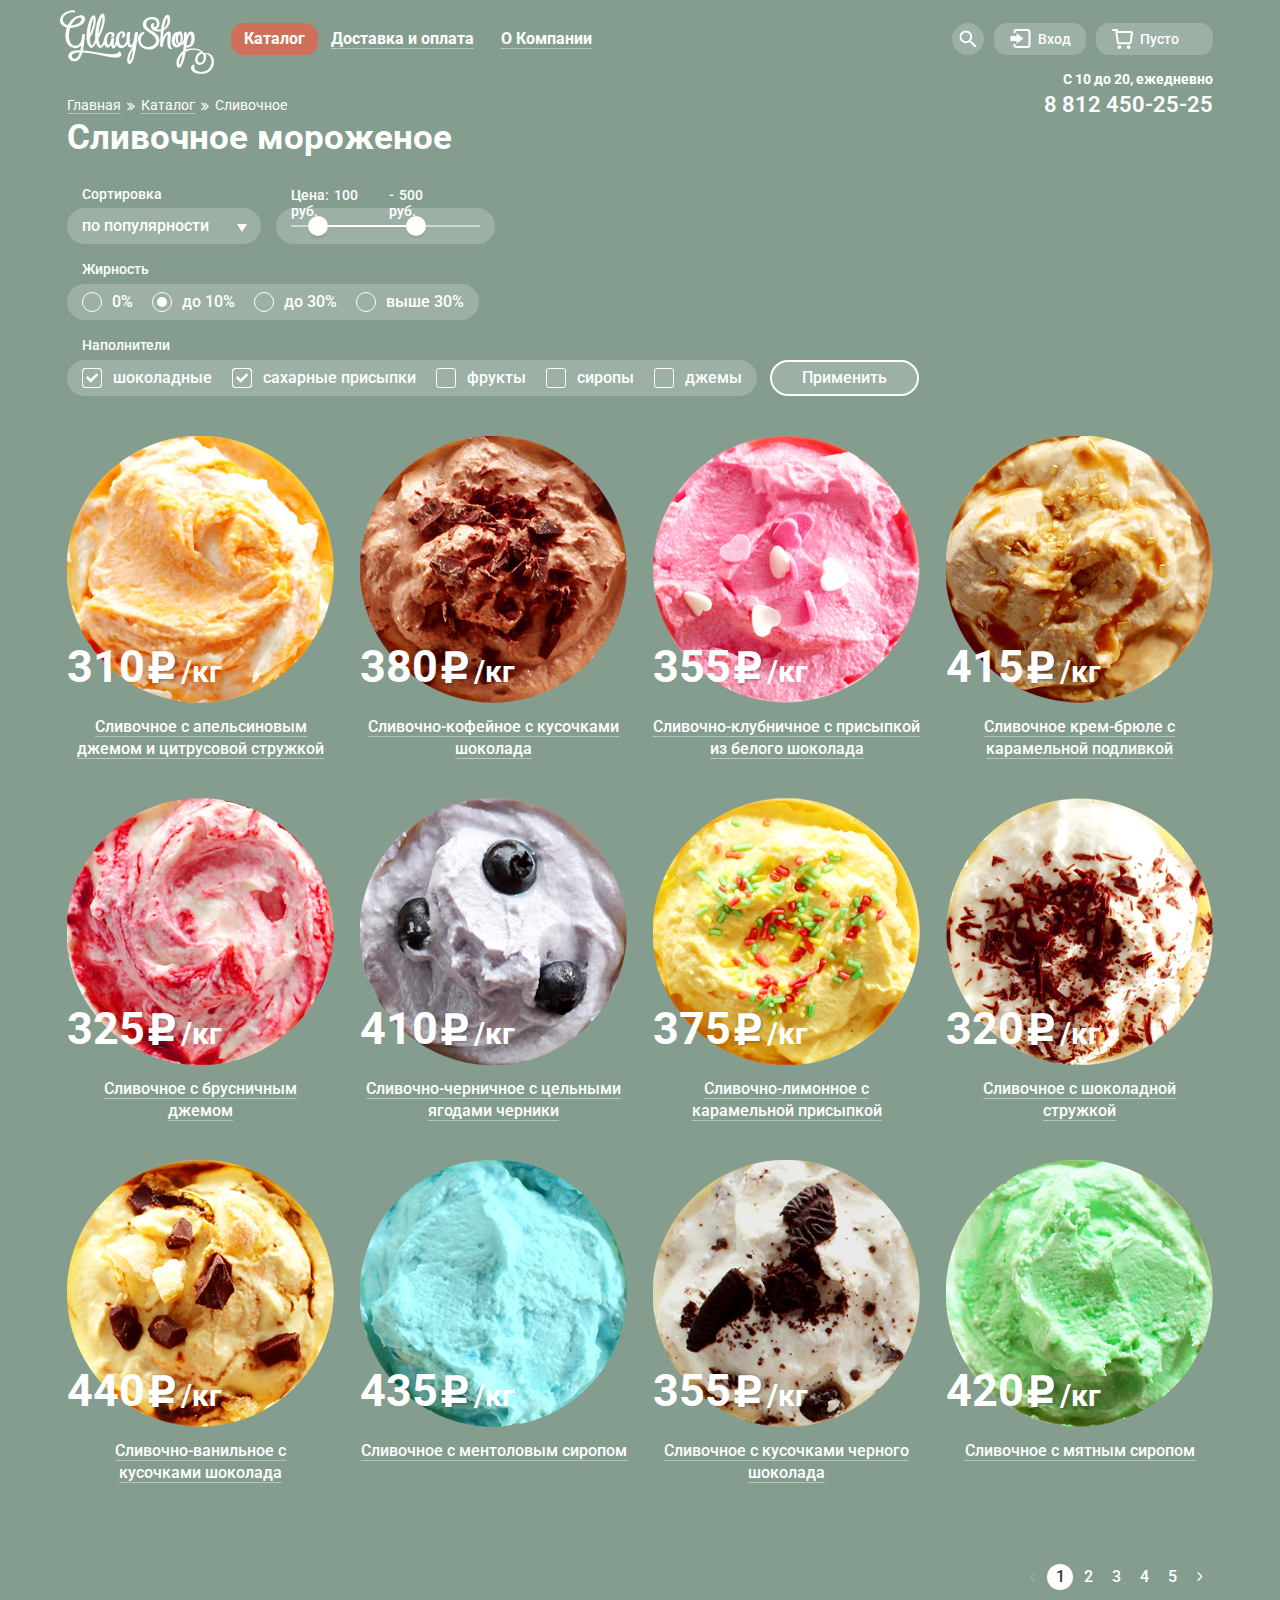
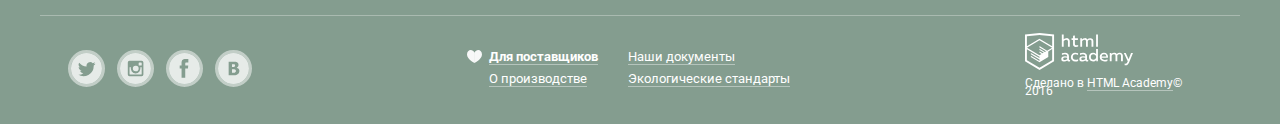
==== commit ac6dfd28: "Вариант Gllacy после 2-й проверки" ====
--- a/catalog.html
+++ b/catalog.html
@@ -68,7 +68,7 @@
           <a href="#"><span>Доставка и оплата</span></a>
         </li>
         <li>
-          <a href="#"><span>О компании</span></a>
+          <a href="#"><span>О Компании</span></a>
         </li>
       </ul>
     </nav>
@@ -244,207 +244,213 @@
     <div class="list-of-icecreams">
 
       <article class="icecream-option">
-        <div class="icecream-image-block">
-          <div class="icecream-image">
-            <a href="#"><img src="img/icecream_image1.png" width="267" height="267" alt="Сливочное с апельсиновым джемом и цитрусовой стружкой"></a>
-          </div>
-          <div class="icecream-price">
-            310<span class="icecream-price-P"></span><span class="kg">/кг</span>
-          </div>
-          <div class="icecream-quick-view">
-            <a class="btn" href="#">Быстрый просмотр</a>
-          </div>
-        </div>
-        <h3 class="icecream-title">
-          <a href="#"><span>Сливочное с апельсиновым<br>джемом и цитрусовой стружкой</span></a>
-        </h3>
+        <div class="icecream-image">
+          <a href="#"><img src="img/icecream_image1.png" width="267" height="267" alt="Сливочное с апельсиновым джемом и цитрусовой стружкой"></a>
+        </div>
+        <div class="icecream-price">
+          310<span class="icecream-price-P"></span><span class="kg">/кг</span>
+        </div>
+        <h3 class="icecream-title">
+          <a href="#"><span>Сливочное с апельсиновым джемом и цитрусовой стружкой</span></a>
+        </h3>
+        <div class="icecream-quick-view">
+          <a class="btn" href="#">Быстрый просмотр</a>
+        </div>
        </article>
 
       <article class="icecream-option">
-        <div class="icecream-image-block">
-          <div class="icecream-image">
-            <a href="#"><img src="img/icecream_image2.png" width="267" height="267" alt="Сливочно-кофейное с кусочками шоколада"></a>
-          </div>
-          <div class="icecream-price">
-            380<span class="icecream-price-P"></span><span class="kg">/кг</span>
-          </div>
-          <div class="icecream-quick-view">
-            <a class="btn" href="#">Быстрый просмотр</a>
-          </div>
-        </div>
-        <h3 class="icecream-title">
-          <a href="#"><span>Сливочно-кофейное с кусочками<br>шоколада</span></a>
-        </h3>
-      </article>
-
-      <article class="icecream-option">
-        <div class="icecream-image-block">
-          <div class="icecream-image">
-            <a href="#"><img src="img/icecream_image3.png" width="267" height="267" alt="Сливочно-клубничное с присыпкой из белого шоколада"></a>
-          </div>
-          <div class="icecream-price">
-            355<span class="icecream-price-P"></span><span class="kg">/кг</span>
-          </div>
-          <div class="icecream-quick-view">
-            <a class="btn" href="#">Быстрый просмотр</a>
-          </div>
-        </div>
-        <h3 class="icecream-title">
-          <a href="#"><span>Сливочно-клубничное с<br>присыпкой из белого шоколада</span></a>
-        </h3>
-      </article>
-
-      <article class="icecream-option">
-        <div class="icecream-image-block">
-          <div class="icecream-image">
-            <a href="#"><img src="img/icecream_image4.png" width="267" height="267" alt="Сливочное крем-брюле с карамельной подливкой"></a>
-          </div>
-          <div class="icecream-price">
-            415<span class="icecream-price-P"></span><span class="kg">/кг</span>
-          </div>
-          <div class="icecream-quick-view">
-            <a class="btn" href="#">Быстрый просмотр</a>
-          </div>
-        </div>
-        <h3 class="icecream-title">
-          <a href="#"><span>Сливочное крем-брюле с<br>карамельной подливкой</span></a>
-        </h3>
-      </article>
-
-      <article class="icecream-option">
-        <div class="icecream-image-block">
-          <div class="icecream-image">
-            <a href="#"><img src="img/icecream_image5.png" width="267" height="267" alt="Сливочное с брусничным джемом"></a>
-          </div>
-          <div class="icecream-price">
-            325<span class="icecream-price-P"></span><span class="kg">/кг</span>
-          </div>
-          <div class="icecream-quick-view">
-            <a class="btn" href="#">Быстрый просмотр</a>
-          </div>
+        <div class="icecream-image">
+          <a href="#"><img src="img/icecream_image2.png" width="267" height="267" alt="Сливочно-кофейное с кусочками шоколада"></a>
+        </div>
+        <div class="icecream-price">
+          380<span class="icecream-price-P"></span><span class="kg">/кг</span>
+        </div>
+        <h3 class="icecream-title">
+          <a href="#"><span>Сливочно-кофейное с кусочками шоколада</span></a>
+        </h3>
+        <div class="icecream-quick-view">
+          <a class="btn" href="#">Быстрый просмотр</a>
+        </div>
+      </article>
+
+      <article class="icecream-option">
+        <div class="icecream-image">
+          <a href="#"><img src="img/icecream_image3.png" width="267" height="267" alt="Сливочно-клубничное с присыпкой из белого шоколада"></a>
+        </div>
+        <div class="icecream-price">
+          355<span class="icecream-price-P"></span><span class="kg">/кг</span>
+        </div>
+        <div class="icecream-quick-view">
+          <a class="btn" href="#">Быстрый просмотр</a>
+        </div>
+        <h3 class="icecream-title">
+          <a href="#"><span>Сливочно-клубничное с присыпкой из белого шоколада</span></a>
+        </h3>
+        <div class="icecream-quick-view">
+          <a class="btn" href="#">Быстрый просмотр</a>
+        </div>
+      </article>
+
+      <article class="icecream-option">
+        <div class="icecream-image">
+          <a href="#"><img src="img/icecream_image4.png" width="267" height="267" alt="Сливочное крем-брюле с карамельной подливкой"></a>
+        </div>
+        <div class="icecream-price">
+          415<span class="icecream-price-P"></span><span class="kg">/кг</span>
+        </div>
+        <div class="icecream-quick-view">
+          <a class="btn" href="#">Быстрый просмотр</a>
+        </div>
+        <h3 class="icecream-title">
+          <a href="#"><span>Сливочное крем-брюле с карамельной подливкой</span></a>
+        </h3>
+        <div class="icecream-quick-view">
+          <a class="btn" href="#">Быстрый просмотр</a>
+        </div>
+      </article>
+
+      <article class="icecream-option">
+        <div class="icecream-image">
+          <a href="#"><img src="img/icecream_image5.png" width="267" height="267" alt="Сливочное с брусничным джемом"></a>
+        </div>
+        <div class="icecream-price">
+          325<span class="icecream-price-P"></span><span class="kg">/кг</span>
+        </div>
+        <div class="icecream-quick-view">
+          <a class="btn" href="#">Быстрый просмотр</a>
         </div>
         <h3 class="icecream-title">
           <a href="#"><span>Сливочное с брусничным<br>джемом</span></a>
         </h3>
-      </article>
-
-      <article class="icecream-option">
-        <div class="icecream-image-block">
-          <div class="icecream-image">
-            <a href="#"><img src="img/icecream_image6.png" width="267" height="267" alt="Сливочно-черничное с цельными ягодами черники"></a>
-          </div>
-          <div class="icecream-price">
-            410<span class="icecream-price-P"></span><span class="kg">/кг</span>
-          </div>
-          <div class="icecream-quick-view">
-            <a class="btn" href="#">Быстрый просмотр</a>
-          </div>
-        </div>
-        <h3 class="icecream-title">
-          <a href="#"><span>Сливочно-черничное с цельными<br>ягодами черники</span></a>
-        </h3>
-      </article>
-
-      <article class="icecream-option">
-        <div class="icecream-image-block">
-          <div class="icecream-image">
-            <a href="#"><img src="img/icecream_image7.png" width="267" height="267" alt="Сливочно-лимонное с карамельной присыпкой"></a>
-          </div>
-          <div class="icecream-price">
-            375<span class="icecream-price-P"></span><span class="kg">/кг</span>
-          </div>
-          <div class="icecream-quick-view">
-            <a class="btn" href="#">Быстрый просмотр</a>
-          </div>
-        </div>
-        <h3 class="icecream-title">
-          <a href="#"><span>Сливочно-лимонное с<br>карамельной присыпкой</span></a>
-        </h3>
-      </article>
-
-      <article class="icecream-option">
-        <div class="icecream-image-block">
-          <div class="icecream-image">
-            <a href="#"><img src="img/icecream_image8.png" width="267" height="267" alt="Сливочное с шоколадной стружкой"></a>
-          </div>
-          <div class="icecream-price">
-            320<span class="icecream-price-P"></span><span class="kg">/кг</span>
-          </div>
-          <div class="icecream-quick-view">
-            <a class="btn" href="#">Быстрый просмотр</a>
-          </div>
-        </div>
-        <h3 class="icecream-title">
-          <a href="#"><span>Сливочное с шоколадной<br>стружкой</span></a>
-        </h3>
-      </article>
-
-      <article class="icecream-option">
-        <div class="icecream-image-block">
-          <div class="icecream-image">
-            <a href="#"><img src="img/icecream_image9.png" width="267" height="267" alt="Сливочно-ванильное с кусочками шоколада"></a>
-          </div>
-          <div class="icecream-price">
-            440<span class="icecream-price-P"></span><span class="kg">/кг</span>
-          </div>
-          <div class="icecream-quick-view">
-            <a class="btn" href="#">Быстрый просмотр</a>
-          </div>
+        <div class="icecream-quick-view">
+          <a class="btn" href="#">Быстрый просмотр</a>
+        </div>
+      </article>
+
+      <article class="icecream-option">
+        <div class="icecream-image">
+          <a href="#"><img src="img/icecream_image6.png" width="267" height="267" alt="Сливочно-черничное с цельными ягодами черники"></a>
+        </div>
+        <div class="icecream-price">
+          410<span class="icecream-price-P"></span><span class="kg">/кг</span>
+        </div>
+        <div class="icecream-quick-view">
+           <a class="btn" href="#">Быстрый просмотр</a>
+        </div>
+        <h3 class="icecream-title">
+          <a href="#"><span>Сливочно-черничное с цельными ягодами черники</span></a>
+        </h3>
+        <div class="icecream-quick-view">
+          <a class="btn" href="#">Быстрый просмотр</a>
+        </div>
+      </article>
+
+      <article class="icecream-option">
+        <div class="icecream-image">
+          <a href="#"><img src="img/icecream_image7.png" width="267" height="267" alt="Сливочно-лимонное с карамельной присыпкой"></a>
+        </div>
+        <div class="icecream-price">
+          375<span class="icecream-price-P"></span><span class="kg">/кг</span>
+        </div>
+        <div class="icecream-quick-view">
+          <a class="btn" href="#">Быстрый просмотр</a>
+        </div>
+        <h3 class="icecream-title">
+          <a href="#"><span>Сливочно-лимонное с карамельной присыпкой</span></a>
+        </h3>
+        <div class="icecream-quick-view">
+          <a class="btn" href="#">Быстрый просмотр</a>
+        </div>
+      </article>
+
+      <article class="icecream-option">
+        <div class="icecream-image">
+          <a href="#"><img src="img/icecream_image8.png" width="267" height="267" alt="Сливочное с шоколадной стружкой"></a>
+        </div>
+        <div class="icecream-price">
+          320<span class="icecream-price-P"></span><span class="kg">/кг</span>
+        </div>
+        <div class="icecream-quick-view">
+          <a class="btn" href="#">Быстрый просмотр</a>
+        </div>
+        <h3 class="icecream-title">
+          <a href="#"><span>Сливочное с шоколадной стружкой</span></a>
+        </h3>
+        <div class="icecream-quick-view">
+          <a class="btn" href="#">Быстрый просмотр</a>
+        </div>
+      </article>
+
+      <article class="icecream-option">
+        <div class="icecream-image">
+          <a href="#"><img src="img/icecream_image9.png" width="267" height="267" alt="Сливочно-ванильное с кусочками шоколада"></a>
+        </div>
+        <div class="icecream-price">
+          440<span class="icecream-price-P"></span><span class="kg">/кг</span>
+        </div>
+        <div class="icecream-quick-view">
+          <a class="btn" href="#">Быстрый просмотр</a>
         </div>
         <h3 class="icecream-title">
           <a href="#"><span>Сливочно-ванильное с<br>кусочками шоколада</span></a>
         </h3>
-      </article>
-
-      <article class="icecream-option">
-        <div class="icecream-image-block">
-          <div class="icecream-image">
-            <a href="#"><img src="img/icecream_image10.png" width="267" height="267" alt="Сливочноe с ментоловым сиропом"></a>
-          </div>
-          <div class="icecream-price">
-            435<span class="icecream-price-P"></span><span class="kg">/кг</span>
-          </div>
-          <div class="icecream-quick-view">
-            <a class="btn" href="#">Быстрый просмотр</a>
-          </div>
-        </div>
-        <h3 class="icecream-title">
-          <a href="#"><span>Сливочноe с ментоловым<br>сиропом</span></a>
-        </h3>
-      </article>
-
-      <article class="icecream-option">
-        <div class="icecream-image-block">
-          <div class="icecream-image">
-            <a href="#"><img src="img/icecream_image11.png" width="267" height="267" alt="Сливочное с кусочками черного шоколада"></a>
-          </div>
-          <div class="icecream-price">
-            355<span class="icecream-price-P"></span><span class="kg">/кг</span>
-          </div>
-          <div class="icecream-quick-view">
-            <a class="btn" href="#">Быстрый просмотр</a>
-          </div>
-        </div>
-        <h3 class="icecream-title">
-          <a href="#"><span>Сливочное с кусочками черного<br>шоколада</span></a>
-        </h3>
-      </article>
-
-      <article class="icecream-option">
-        <div class="icecream-image-block">
-          <div class="icecream-image">
-            <a href="#"><img src="img/icecream_image12.png" width="267" height="267" alt="Сливочное с мятным сиропом"></a>
-          </div>
-          <div class="icecream-price">
-            420<span class="icecream-price-P"></span><span class="kg">/кг</span>
-          </div>
-          <div class="icecream-quick-view">
-            <a class="btn" href="#">Быстрый просмотр</a>
-          </div>
+        <div class="icecream-quick-view">
+          <a class="btn" href="#">Быстрый просмотр</a>
+        </div>
+      </article>
+
+      <article class="icecream-option">
+        <div class="icecream-image">
+          <a href="#"><img src="img/icecream_image10.png" width="267" height="267" alt="Сливочноe с ментоловым сиропом"></a>
+         </div>
+        <div class="icecream-price">
+          435<span class="icecream-price-P"></span><span class="kg">/кг</span>
+        </div>
+        <div class="icecream-quick-view">
+          <a class="btn" href="#">Быстрый просмотр</a>
+        </div>
+        <h3 class="icecream-title">
+          <a href="#"><span>Сливочноe с ментоловым сиропом</span></a>
+        </h3>
+        <div class="icecream-quick-view">
+          <a class="btn" href="#">Быстрый просмотр</a>
+        </div>
+      </article>
+
+      <article class="icecream-option">
+        <div class="icecream-image">
+          <a href="#"><img src="img/icecream_image11.png" width="267" height="267" alt="Сливочное с кусочками черного шоколада"></a>
+        </div>
+        <div class="icecream-price">
+          355<span class="icecream-price-P"></span><span class="kg">/кг</span>
+        </div>
+        <div class="icecream-quick-view">
+          <a class="btn" href="#">Быстрый просмотр</a>
+        </div>
+        <h3 class="icecream-title">
+          <a href="#"><span>Сливочное с кусочками черного шоколада</span></a>
+        </h3>
+        <div class="icecream-quick-view">
+          <a class="btn" href="#">Быстрый просмотр</a>
+        </div>
+      </article>
+
+      <article class="icecream-option">
+        <div class="icecream-image">
+          <a href="#"><img src="img/icecream_image12.png" width="267" height="267" alt="Сливочное с мятным сиропом"></a>
+        </div>
+        <div class="icecream-price">
+          420<span class="icecream-price-P"></span><span class="kg">/кг</span>
+        </div>
+        <div class="icecream-quick-view">
+          <a class="btn" href="#">Быстрый просмотр</a>
         </div>
         <h3 class="icecream-title">
           <a href="#"><span>Сливочное с мятным сиропом</span></a>
         </h3>
+        <div class="icecream-quick-view">
+          <a class="btn" href="#">Быстрый просмотр</a>
+        </div>
       </article>
 
     </div>
--- a/css/style_min.css
+++ b/css/style_min.css
@@ -1 +1 @@
-body{margin:0;padding:0;font-family:'Roboto',Arial,sans-serif;font-size:16px;font-weight:400;line-height:22px;color:#fff;background:#849d8f}.clearfix::after{content:"";display:table;clear:both}button{border:none;outline:none;padding:0;margin:0}.btn{display:inline-block;vertical-align:top;background-color:#e94f38;color:#fff;text-decoration:none;background:-moz-linear-gradient(0deg,#e74b36 0%,#f26843 100%);background:-webkit-linear-gradient(0deg,#e74b36 0%,#f26843 100%);background:linear-gradient(0deg,#e74b36 0%,#f26843 100%);box-shadow:0 2px 2px rgba(172,16,0,0.64);cursor:pointer}.btn:hover{background:#f17d65;background:-moz-linear-gradient(0deg,#ec6f5e 0%,#f58669 100%);background:-webkit-linear-gradient(0deg,#ec6f5e 0%,#f58669 100%);background:linear-gradient(0deg,#ec6f5e 0%,#f58669 100%);box-shadow:0 2px 2px rgba(172,16,0,1)}.btn:active{background:#d84d35;background:-moz-linear-gradient(0deg,#e1613e 0%,#d84732 100%);background:-webkit-linear-gradient(0deg,#e1613e 0%,#d84732 100%);background:linear-gradient(0deg,#e1613e 0%,#d84732 100%);box-shadow:inset 0 2px 2px rgba(148,39,24,1)}.footer-about-us a:hover,.footer-copyright p a:hover,.footer-about-us a:active,.footer-copyright p a:active{color:#ffbc9e;border-bottom:1px solid #ffbc9e}.hit-title a:hover,.icecream-title a:hover,.hit-title a:active,.icecream-title a:active,.breadcrumbs a:hover,.breadcrumbs a:active,.user-login-links a:hover,.user-login-links a:active{color:#ffbc9e}.hit-title a:hover span,.icecream-title a:hover span,.hit-title a:active span,.icecream-title a:active span,.breadcrumbs a:hover span,.breadcrumbs a:active span,.user-login-links a:hover span,.user-login-links a:active span{border-bottom:1px solid #ffbc9e}body > input[type="radio"]{display:none}.site-wrapper{min-width:1200px;background:#849d8f url(../img/slider_option1.png) no-repeat;background-position:top center;transition:background-image .5s ease,background-color .5s ease}.site-wrapper:before,.site-wrapper:after{content:"";visibility:hidden}.site-wrapper:before{background-image:url(../img/slider_option2.png)}.site-wrapper:after{background-image:url(../img/slider_option3.png)}.container-center{width:1200px;margin:0 auto;padding:0 27px;-webkit-box-sizing:border-box;-moz-box-sizing:border-box;box-sizing:border-box}header .container-center{position:relative}.main-header .main-navigation{float:left;max-width:766.7px}.main-navigation .catalog-menu{margin:0;margin-left:163.88px;padding:0;padding-top:23px;list-style:none;font-size:0}.catalog-menu > li{display:inline-block;position:relative;vertical-align:top;font-size:16px;font-weight:700;line-height:20px}.catalog-menu > li > a{display:block;padding:7px 13.13px;color:#fff;text-decoration:none;line-height:18px;border-radius:13px}.catalog-menu span{border-bottom:1px solid rgba(255,255,255,0.4)}.catalog-menu > li:hover a{background:#f7f6f3;color:#333}.catalog-menu > li:hover span{border-bottom:none}.catalog-menu > li > a:active{box-shadow:inset 0 2px 1px 0 rgba(105,105,105,1)}.catalog-current-page{background:#d07058;color:#333;border:none}.wrapper-catalog-submenu{display:none;position:absolute;z-index:2;top:32px;left:-6.62px;min-width:142.81px;padding-top:5px}.catalog-submenu{list-style:none;padding:0;padding-top:5px;padding-bottom:5px;background:#f7f6f3;border-radius:4px;-webkit-box-sizing:border-box;-moz-box-sizing:border-box;box-sizing:border-box}.catalog-submenu > li{font-size:14px;font-weight:400}.catalog-submenu a,.catalog-submenu-current-page{display:block;margin-bottom:5px;color:#343434;text-decoration:none;padding:6px 21.14px 6px 19.75px}.catalog-submenu .catalog-new{font-weight:700}.catalog-submenu .catalog-new a{position:relative;padding-top:6px;padding-bottom:11px;margin-bottom:5px}.catalog-new a::after{content:'';position:absolute;z-index:3;bottom:0;left:7px;width:127px;border:1px solid rgba(52,52,52,0.2)}.catalog:hover .wrapper-catalog-submenu{display:block}.catalog-submenu li:hover a{background:#fbded7}.catalog-submenu li:active a{background:#f6b5a5}.main-navigation .catalog-submenu .catalog-submenu-current-page{background:#d07058}.main-header .user-block{float:right;max-width:322.61px;padding-top:23px;vertical-align:top;font-size:0}.user-search,.user-login,.user-cart{display:inline-block;vertical-align:top;position:relative;margin-left:10.2px;font-size:14px;font-weight:500}.user-login-link,.user-cart-link{display:block;position:relative;height:32px;line-height:32px;color:#fff;text-decoration:none;background:rgba(255,255,255,0.2);border-radius:13px;-webkit-box-sizing:border-box;-moz-box-sizing:border-box;box-sizing:border-box}.user-search-link{display:block;position:relative;width:32px;height:32px;border-radius:50%;background:rgba(255,255,255,0.2)}.user-search-link svg{position:absolute;top:50%;left:50%;transform:translate(-50%,-50%);width:17px;height:17px;fill:#fff;fill-rule:evenodd}.user-search:hover .user-search-link svg{fill:#000}.user-login-link{min-width:91.88px;padding-left:44px}.user-login-link svg{position:absolute;top:6px;left:16px;width:21px;height:19px;fill:#fff;fill-opacity:.99;fill-rule:evenodd}.user-login:hover .user-login-link svg{fill:#000}.user-cart-link{min-width:117px;padding-left:44px}.user-cart-link::before{content:"";position:absolute;top:6px;left:16px;width:21px;height:20px;background-image:url(data:image/svg+xml;charset=US-ASCII,%3Csvg%20xmlns%3D%22http%3A//www.w3.org/2000/svg%22%20width%3D%2220.63%22%20height%3D%2219.719%22%20viewBox%3D%220%200%2020.63%2019.719%22%3E%0A%20%20%3Cdefs%3E%0A%20%20%20%20%3Cstyle%3E%0A%20%20%20%20%20%20.cls-1%20%7B%0A%20%20%20%20%20%20%20%20fill%3A%20%23fff%3B%0A%20%20%20%20%20%20%20%20fill-rule%3A%20evenodd%3B%0A%20%20%20%20%20%20%7D%0A%20%20%20%20%3C/style%3E%0A%20%20%3C/defs%3E%0A%20%20%3Cpath%20class%3D%22cls-1%22%20d%3D%22M1092.58%2C33.46l-1.21%2C8.912a2.025%2C2.025%2C0%2C0%2C1-1.88%2C1.635h-10.88a2.025%2C2.025%2C0%2C0%2C1-1.88-1.635l-1.47-10.287a3.738%2C3.738%2C0%2C0%2C1-.13-1.055H1073a1%2C1%2C0%2C0%2C1%2C0-2h4a0.992%2C0.992%2C0%2C0%2C1%2C.1%2C1.98h13.97C1092.17%2C31.01%2C1092.84%2C32.141%2C1092.58%2C33.46Zm-13.85%2C8.518-1.31-9h13.2l-0.03.2-1.18%2C8.788a0.033%2C0.033%2C0%2C0%2C0-.01.014h-10.67Zm0.52%2C3.009a1.874%2C1.874%2C0%2C1%2C1-1.88%2C1.874A1.874%2C1.874%2C0%2C0%2C1%2C1079.25%2C44.987Zm9%2C0a1.874%2C1.874%2C0%2C1%2C1-1.88%2C1.874A1.874%2C1.874%2C0%2C0%2C1%2C1088.25%2C44.987Z%22%20transform%3D%22translate%28-1072%20-29.031%29%22/%3E%0A%3C/svg%3E%0A);background-repeat:no-repeat}.user-cart:hover .user-cart-link::before{width:21px;height:20px;background-position:-10px -10px;background-image:url(../img/spritesheet.png);background-repeat:no-repeat}.user-search:hover .user-search-link,.user-login:hover .user-login-link,.user-cart:hover .user-cart-link{background:#f8f7f4;color:#313131}.wrapper-user-search-form,.wrapper-user-login-form,.wrapper-user-cart-form{display:none;position:absolute;z-index:5;top:32px;right:0;padding-top:5px}.user-search:hover .wrapper-user-search-form,.user-login:hover .wrapper-user-login-form,.user-cart:hover .wrapper-user-cart-form{display:block}.cart-number-of-items{display:none}.user-cart:hover .cart-number-of-items{display:block}.user-cart:hover .cart-empty{display:none}.user-search-form{width:342px;padding:16px;background:#f8f7f4;border-radius:3px;box-shadow:0 20px 20px 0 rgba(0,0,0,0.4);-webkit-box-sizing:border-box;-moz-box-sizing:border-box;box-sizing:border-box}.search-form fieldset{padding:0;margin:0;border:none;outline:none}.search-form label{font-size:0}.search-form input{width:309px;height:37px;padding-left:10px;border:1px solid #d3d3d2;border-radius:3px;font-family:'Roboto',Arial,sans-serif;font-size:14px;font-weight:400;line-height:24.3px;color:#999;-webkit-box-sizing:border-box;-moz-box-sizing:border-box;box-sizing:border-box}.user-login-form{width:272px;padding:16px;padding-top:20px;background:#f8f7f4;border-radius:3px;box-shadow:0 20px 20px 0 rgba(0,0,0,0.4);-webkit-box-sizing:border-box;-moz-box-sizing:border-box;box-sizing:border-box}.login-form fieldset{padding:0;margin:0;border:none;outline:none}.login-form label{font-size:0}.login-form input{width:239px;height:37px;padding-left:14px;border:1px solid #d3d3d2;border-radius:3px;font-family:'Roboto',Arial,sans-serif;font-size:14px;font-weight:400;line-height:24.3px;color:#999;-webkit-box-sizing:border-box;-moz-box-sizing:border-box;box-sizing:border-box}.login-form input[type="email"]{margin-bottom:10px}.login-form .wrapper-button-links{margin-top:15px}.login-form .btn-login-form{float:left;padding:9px 30px;border-radius:35px;font-family:'Roboto',Arial,sans-serif;font-size:15px;font-weight:700;-webkit-box-sizing:border-box;-moz-box-sizing:border-box;box-sizing:border-box}.user-login-links{float:right;width:119px;padding:0;line-height:12px}.user-login-links a{display:block;padding:0;margin:0;padding-bottom:10px;font-family:'Roboto',Arial,sans-serif;font-size:13px;font-weight:400;color:#333;text-decoration:none}.user-login-links span{border-bottom:1px solid rgba(0,0,0,0.3)}.user-cart-form{width:544px;padding:26px 17px;padding-bottom:21px;background:#f8f7f4;border-radius:3px;box-shadow:0 20px 20px 0 rgba(0,0,0,0.4);color:#333;-webkit-box-sizing:border-box;-moz-box-sizing:border-box;box-sizing:border-box}.cart-form-table{cellpadding:0;margin-bottom:15px;text-align:left;vertical-align:baseline;border-collapse:collapse;line-height:16px;font-family:'Roboto',Arial,sans-serif;font-size:13px;font-weight:400;color:#333;-webkit-box-sizing:border-box;-moz-box-sizing:border-box;box-sizing:border-box}.cart-form-table .accented{border-bottom:1px solid #cacac7}.cart-form-table td{padding-bottom:20px;padding-right:14px}.cart-form-table .cart-check{width:10px;background-image:url(data:image/svg+xml;charset=US-ASCII,%3Csvg%20xmlns%3D%22http%3A//www.w3.org/2000/svg%22%20width%3D%2210.125%22%20height%3D%2210.126%22%20viewBox%3D%220%200%2010.125%2010.126%22%3E%0A%20%20%3Cdefs%3E%0A%20%20%20%20%3Cstyle%3E%0A%20%20%20%20%20%20.cls-1%20%7B%0A%20%20%20%20%20%20%20%20fill%3A%20%23353535%3B%0A%20%20%20%20%20%20%20%20fill-rule%3A%20evenodd%3B%0A%20%20%20%20%20%20%7D%0A%20%20%20%20%3C/style%3E%0A%20%20%3C/defs%3E%0A%20%20%3Cpath%20class%3D%22cls-1%22%20d%3D%22M650.86%2C96.139l0.708-.707L661%2C104.86l-0.707.707Zm9.438-.716%2C0.707%2C0.707-9.428%2C9.429-0.708-.708Z%22%20transform%3D%22translate%28-650.875%20-95.438%29%22/%3E%0A%3C/svg%3E%0A);background-repeat:no-repeat;background-position:0 11px}.cart-form-table .cart-image{width:33px;height:33px;background-image:url(../img/spritesheet.png);background-repeat:no-repeat}.cart-form-table tr:nth-child(1) .cart-image{background-position:-132px -10px}.cart-form-table tr:nth-child(2) .cart-image{background-position:-185px -10px}.cart-form-table .cart-description{width:234px}.cart-form-table .cart-price-per-item{width:110px}.cart-price-per-item .price-per-item{color:gray}.cart-form-table .cart-price-total{width:67px;padding-right:0}.cart-form-table .cart-total{height:30px;padding:0;vertical-align:bottom;font-size:15px;font-weight:700;text-align:right}.btn-cart-form{text-align:right}.btn-cart-form .btn-order{display:inline-block;vertical-align:top;padding-left:22px;padding-right:22px;height:35px;line-height:35px;font-family:'Roboto',Arial,sans-serif;font-size:15px;font-weight:700;color:#fefefe;border-radius:35px}.main-header .logo{position:absolute;top:9.69px;left:21.75px}.main-header .contact-info{position:absolute;top:72px;right:27px;width:322.61px;color:#fff;font-size:0;text-align:right}.contact-info-normal{font-size:14px;font-weight:700;line-height:15.67px}.contact-info-bold{font-size:22px;font-weight:600;line-height:20px}.slider{position:relative;margin-bottom:41px;padding-top:339.5px;text-align:center}.slide{display:none}.slide-title{margin:0 auto;margin-bottom:28px;color:#fff;font-size:60px;font-weight:900;line-height:60.35px}.btn-slider{text-align:center;font-size:31.48px;font-weight:700;line-height:35.74px;text-shadow:0 2px 5px rgba(160,32,11,0.76);border-radius:62px;padding:13px 43px 14.1px}.slide-btn:hover{background:-moz-linear-gradient(top,#f58669 0%,#ec6f5e 100%);background:-webkit-linear-gradient(top,#f58669 0%,#ec6f5e 100%);background:linear-gradient(to bottom,#f58669 0%,#ec6f5e 100%);box-shadow:0 2px 2px rgba(172,16,0,1)}.slide-btn:active{background:-moz-linear-gradient(top,#d84732 0%,#e1613e 100%);background:-webkit-linear-gradient(top,#d84732 0%,#e1613e 100%);background:linear-gradient(to bottom,#d84732 0%,#e1613e 100%);box-shadow:inset 0 2px 2px rgba(172,16,0,1)}.slider-controls{position:absolute;bottom:21px;left:0;z-index:20;font-size:0}.slider-controls label{display:inline-block;vertical-align:top;width:17px;height:17px;margin-right:8px;background-color:transparent;border:2px solid #fff;border-radius:50%;cursor:pointer}#btn-1:checked ~ .site-wrapper #slide1,#btn-2:checked ~ .site-wrapper #slide2,#btn-3:checked ~ .site-wrapper #slide3{display:block}#btn-1:checked ~ .site-wrapper{background-color:#849d8f;background-image:url(../img/slider_option1.png)}#btn-2:checked ~ .site-wrapper{background-color:#8996a6;background-image:url(../img/slider_option2.png)}#btn-3:checked ~ .site-wrapper{background-color:#9d8b84;background-image:url(../img/slider_option3.png)}#btn-1:checked ~ .site-wrapper label[for="btn-1"],#btn-2:checked ~ .site-wrapper label[for="btn-2"],#btn-3:checked ~ .site-wrapper label[for="btn-3"]{background-color:#fff}.slider-controls label:hover{background-color:rgba(255,255,255,0.4)}.special-offers{margin-bottom:39px;color:#fff}.special-offer{max-width:560px;padding-left:18px;padding-right:20px;padding-top:17.67px;border-radius:12px;-webkit-box-sizing:border-box;-moz-box-sizing:border-box;box-sizing:border-box}h2.special-offer-header{margin-top:0;margin-bottom:16.5px;font-size:35px;font-weight:700;line-height:38.61px}.special-offers p{margin-top:0;margin-bottom:27.29px;min-height:61px;font-size:18px;font-weight:700;line-height:22px}.malinka{float:left;background:#a70004 url(../img/special_offer_malinka.png) no-repeat;background-size:cover}.chocolate{float:right;background:#4a2a1c url(../img/special_offer_chocolate.png) no-repeat;background-size:cover}.btn-special-offer{margin-bottom:24px;text-align:right;font-size:18px;font-weight:700}.btn-special-offer a{padding:12.99px 24px;border-radius:46px}.container-header{padding-top:40px;margin-bottom:34px;font-size:0}.container-header .breadcrumbs{margin-bottom:5.67px;padding-right:261.5px}.breadcrumbs a,.breadcrumbs-current-page{display:inline-block;vertical-align:middle;margin-right:3px;text-decoration:none;font-size:14px;font-weight:400;line-height:15.62px;color:#fff}.breadcrumbs a span{border-bottom:1px rgba(255,255,255,0.4) solid}.breadcrumbs i{display:inline-block;vertical-align:bottom;margin-right:3px;line-height:15.62px;font-size:14px;font-weight:400;color:#fff}h1.container-header-header{margin-top:0;font-size:35px;font-weight:700;color:#fff;line-height:30px}.container-content .filter-icecream{margin-bottom:39.8px;font-size:0}.filter-icecream{width:870px;font-size:0}.filter-icecream-sorting{display:inline-block;vertical-align:top;padding:0;margin:0;margin-right:15.2px;margin-bottom:18px;border:none;outline:none;font-family:'Roboto',Arial,sans-serif;font-size:14px;font-weight:500;color:#fff}.filter-icecream-sorting legend{padding:0;margin:0;padding-left:15px;line-height:15.78px;margin-bottom:6px}.filter-icecream-sorting .select{display:inline-block;width:194px;height:36px;line-height:36px;background:rgba(255,255,255,.2);border-radius:36px;position:relative}.filter-icecream-sorting .select::after{position:absolute;content:"";top:16px;right:14px;border-top:8px solid #FFF;border-left:5px solid transparent;border-right:5px solid transparent;border-bottom-width:0}.select input{display:none;padding:0;margin:0}#popular:checked ~ .select-text .select-text-1,#cheap:checked ~ .select-text .select-text-2,#expensive:checked ~ .select-text .select-text-3,#fat:checked ~ .select-text .select-text-4{display:block}#popular:checked ~ .select-drop [for="popular"],#cheap:checked ~ .select-drop [for="cheap"],#expensive:checked ~ .select-drop [for="expensive"],#fat:checked ~ .select-drop [for="fat"]{display:none}.select-text div{display:none;padding:0 15px;font-size:16px;font-weight:500}.select-drop{display:none;position:absolute;z-index:3;top:37px;width:100%;background:#FFF;font-family:'Roboto',Arial,sans-serif;font-size:14px;font-weight:400;color:#343434;-webkit-box-sizing:border-box;-moz-box-sizing:border-box;box-sizing:border-box}.select:hover .select-drop{display:block}.select:hover{background:#FFF}.select:hover:after{border-top:8px solid #333}.select:hover .select-text{color:#343434}.label-drop{display:block;line-height:23px;padding:4px 20px}.label-drop:hover{background:#1e90ff}.filter-icecream-price{display:inline-block;vertical-align:top;width:218.5px;margin-right:15.19px;margin-bottom:18px;font-family:'Roboto',Arial,sans-serif;font-size:14px;font-weight:500;color:#fff}.price-control{height:15.78px;margin-bottom:6px;padding-left:15px;font-size:0}.price-control label{display:inline-block;vertical-align:top;font-size:14px;line-height:15.78px;cursor:pointer}.price-control .min-price{width:98px}.price-control .max-price{width:66.41px}.price-control input{width:24.2px;margin:0 3.2px;color:inherit;font:inherit;background:none;border:none;outline:none}.range-control{position:relative;width:218.5px;height:36px;padding-top:17px;padding-left:15px;padding-right:15px;background:rgba(255,255,255,0.2);border-radius:36px;-webkit-box-sizing:border-box;-moz-box-sizing:border-box;box-sizing:border-box}.range-control .scale{height:2px;background:rgba(255,255,255,0.5)}.range-control .bar{height:2px;background:#fff}.range-toggle{position:absolute;top:8px;left:0;width:20px;height:20px;background:#fff;border-radius:50%;box-shadow:0 2px 2px 0 rgba(0,0,0,0.1);cursor:pointer}.range-toggle:hover{top:6.5px;width:23px;height:23px;border-radius:50%}.range-toggle-min{left:32px}.range-toggle-max{left:130px}.filter-icecream-fatness{display:inline-block;vertical-align:top;padding:0;margin:0;margin-right:15.2px;margin-bottom:18px;border:none;font-family:'Roboto',Arial,sans-serif;font-weight:500;color:#fff}.filter-icecream-fatness legend{padding:0;margin:0;margin-left:15px;margin-bottom:6px;line-height:15.78px;font-size:14px}.filter-icecream-fatness .filter-icecream-fatness-wrapper{height:36px;padding-left:15px;padding-right:15px;line-height:36px;background:rgba(255,255,255,.2);border-radius:36px;-webkit-box-sizing:border-box;-moz-box-sizing:border-box;box-sizing:border-box}.filter-icecream-fatness label{display:inline-block;vertical-align:top;position:relative;margin-right:19px;padding-left:30px;font-size:16px;cursor:pointer}.filter-icecream-fatness label:last-child{margin-right:0}.filter-icecream-fatness input[type=radio]{display:none}.filter-icecream-fatness label:before{content:"";position:absolute;left:0;top:8px;width:20px;height:20px;border-radius:50%;border:1px solid #FFF;background:transparent;-webkit-box-sizing:border-box;-moz-box-sizing:border-box;box-sizing:border-box}.filter-icecream-fatness label:hover:before{border:2px solid #FFF}.filter-icecream-fatness input[type=radio]:checked + label:after{content:"";position:absolute;left:5px;top:13px;width:10px;height:10px;border-radius:50%;background:#FFF;-webkit-box-sizing:border-box;-moz-box-sizing:border-box;box-sizing:border-box}.filter-icecream-fatness input[type=radio]:disabled + label:before{border:1px solid rgba(255,255,255,0.4)}.filter-icecream-filler{display:inline-block;vertical-align:top;padding:0;margin:0;margin-right:13.4px;border:none;font-family:'Roboto',Arial,sans-serif;font-weight:500;color:#fff}.filter-icecream-filler legend{padding:0;margin:0;margin-left:15px;margin-bottom:6px;line-height:15.78px;font-size:14px}.filter-icecream-filler .filter-icecream-filler-wrapper{height:36px;padding-left:15px;padding-right:15px;line-height:36px;background:rgba(255,255,255,.2);border-radius:36px;-webkit-box-sizing:border-box;-moz-box-sizing:border-box;box-sizing:border-box}.filter-icecream-filler label{display:inline-block;vertical-align:top;position:relative;z-index:1;margin-right:20px;padding-left:31px;font-size:16px;cursor:pointer}.filter-icecream-filler label:last-child{margin-right:0}.filter-icecream-filler input[type=checkbox]{display:none}.filter-icecream-filler label:before{content:"";position:absolute;z-index:2;left:0;top:8px;width:20px;height:20px;border-radius:3px;border:1px solid #FFF;background:transparent;-webkit-box-sizing:border-box;-moz-box-sizing:border-box;box-sizing:border-box}.filter-icecream-filler label:hover:before{border:2px solid #FFF}.filter-icecream-filler input[type=checkbox]:checked + label:after{content:"";position:absolute;z-index:2;left:0;top:8px;width:20px;height:20px;background-image:url(data:image/svg+xml;charset=US-ASCII,%3Csvg%20xmlns%3D%22http%3A//www.w3.org/2000/svg%22%20width%3D%2220%22%20height%3D%2220%22%20viewBox%3D%220%200%2020%2020%22%3E%0A%20%20%3Cdefs%3E%0A%20%20%20%20%3Cstyle%3E%0A%20%20%20%20%20%20.cls-1%20%7B%0A%20%20%20%20%20%20%20%20fill%3A%20%23fff%3B%0A%20%20%20%20%20%20%20%20fill-rule%3A%20evenodd%3B%0A%20%20%20%20%20%20%7D%0A%20%20%20%20%3C/style%3E%0A%20%20%3C/defs%3E%0A%20%20%3Cpath%20id%3D%22seo_icon2%22%20data-name%3D%22%u0427%u0435%u0440%u0431%u043E%u043A%u0441%20%u0432%u043A%u043B.%20%22%20class%3D%22cls-1%22%20d%3D%22M197.146%2C290.014h11.708a4.159%2C4.159%2C0%2C0%2C1%2C4.16%2C4.16v11.651a4.16%2C4.16%2C0%2C0%2C1-4.16%2C4.161H197.146a4.161%2C4.161%2C0%2C0%2C1-4.161-4.161V294.174A4.16%2C4.16%2C0%2C0%2C1%2C197.146%2C290.014ZM197%2C291h12a3%2C3%2C0%2C0%2C1%2C3%2C3v12a3%2C3%2C0%2C0%2C1-3%2C3H197a3%2C3%2C0%2C0%2C1-3-3V294A3%2C3%2C0%2C0%2C1%2C197%2C291Zm12.369%2C5.955-5.93%2C5.931h0l-1.765%2C1.766v0l0%2C0-1.765-1.766h0l-3.069-3.07%2C1.765-1.765%2C3.07%2C3.07%2C5.93-5.931Z%22%20transform%3D%22translate%28-193%20-290%29%22/%3E%0A%3C/svg%3E%0A);background-repeat:no-repeat;-webkit-box-sizing:border-box;-moz-box-sizing:border-box;box-sizing:border-box}.filter-icecream-filler input[type=checkbox]:disabled + label:before{border:1px solid rgba(255,255,255,0.4)}.filter-icecream-btn{display:inline-block;vertical-align:bottom;padding:0;padding-left:30px;padding-right:30px;height:36px;font-family:'Roboto',Arial,sans-serif;font-size:16px;font-weight:500;color:#fff;background:rgba(255,255,255,.2);border:2px #FFF solid;border-radius:36px;-webkit-box-sizing:border-box;-moz-box-sizing:border-box;box-sizing:border-box}.filter-icecream-btn:hover{background:#fafbfb;color:#363636;border:none}.filter-icecream-btn:active{border:none;outline:none;background:#ededed;color:#363636;box-shadow:inset 0 2px 1px rgba(105,105,105,1)}.hit-list{font-size:0}.list-of-icecreams{margin-bottom:41.94px;font-size:0}.hit,.icecream-option{display:inline-block;vertical-align:top;max-width:267px;margin-right:26px;margin-bottom:38px;text-align:center}.hit:nth-child(4n),.icecream-option:nth-child(4n){margin-right:0}.hit-image-block,.icecream-image-block{position:relative;width:267px;height:267px;margin-bottom:13px}.hit-image-block img,.icecream-image-block img{width:267px;height:267px}.hit-icon{font-size:0}.hit-icon::after{content:"";position:absolute;top:0;left:0;width:61px;height:61px;z-index:2;background-image:url(../img/spritesheet.png);background-position:-51px -10px;background-repeat:no-repeat}.hit-price,.icecream-price{position:absolute;top:205px;left:0;z-index:2;vertical-align:bottom;font-size:45px;font-weight:700;line-height:52px;color:#fff}.hit-price .kg,.icecream-price .kg{font-size:30px;font-weight:700;color:#fff}.hit-price-P,.icecream-price-P{margin-right:36px;font-size:0}.hit-price-P::after,.icecream-price-P::after{content:"";position:absolute;top:9.36px;left:80px;width:31px;height:36px;z-index:3;background-image:url(data:image/svg+xml;charset=US-ASCII,%3Csvg%20xmlns%3D%22http%3A//www.w3.org/2000/svg%22%20xmlns%3Axlink%3D%22http%3A//www.w3.org/1999/xlink%22%20width%3D%2232%22%20height%3D%2237%22%20viewBox%3D%220%200%2032%2037%22%3E%0A%20%20%3Cdefs%3E%0A%20%20%20%20%3Cstyle%3E%0A%20%20%20%20%20%20.cls-1%20%7B%0A%20%20%20%20%20%20%20%20fill%3A%20%23fff%3B%0A%20%20%20%20%20%20%20%20fill-rule%3A%20evenodd%3B%0A%20%20%20%20%20%20%20%20filter%3A%20url%28%23filter%29%3B%0A%20%20%20%20%20%20%7D%0A%20%20%20%20%3C/style%3E%0A%20%20%20%20%3Cfilter%20id%3D%22filter%22%20x%3D%22986%22%20y%3D%221131%22%20width%3D%2232%22%20height%3D%2237%22%20filterUnits%3D%22userSpaceOnUse%22%3E%0A%20%20%20%20%20%20%3CfeOffset%20result%3D%22offset%22%20dx%3D%220.5%22%20dy%3D%220.866%22%20in%3D%22SourceAlpha%22/%3E%0A%20%20%20%20%20%20%3CfeGaussianBlur%20result%3D%22blur%22%20stdDeviation%3D%221.732%22/%3E%0A%20%20%20%20%20%20%3CfeFlood%20result%3D%22flood%22%20flood-color%3D%22%23313235%22%20flood-opacity%3D%220.5%22/%3E%0A%20%20%20%20%20%20%3CfeComposite%20result%3D%22composite%22%20operator%3D%22in%22%20in2%3D%22blur%22/%3E%0A%20%20%20%20%20%20%3CfeBlend%20result%3D%22blend%22%20in%3D%22SourceGraphic%22/%3E%0A%20%20%20%20%3C/filter%3E%0A%20%20%3C/defs%3E%0A%20%20%3Cpath%20class%3D%22cls-1%22%20d%3D%22M987.644%2C1146.63h3.682v-14.49h8.894a32.51%2C32.51%2C0%2C0%2C1%2C7.25.5c3.63%2C0.95%2C6.41%2C4.22%2C6.41%2C9.31%2C0%2C5.82-3.73%2C8.87-7.09%2C9.59a30.646%2C30.646%2C0%2C0%2C1-6.26.46h-3.036v2.73h15.016v5.36H997.494V1164h-6.168v-3.91h-3.682v-5.36h3.682V1152h-3.682v-5.37Zm9.85-9.09v9.05h2.358a13.77%2C13.77%2C0%2C0%2C0%2C4.658-.5%2C4.35%2C4.35%2C0%2C0%2C0-.86-8.32%2C24.467%2C24.467%2C0%2C0%2C0-4.208-.23h-1.948Z%22%20transform%3D%22translate%28-986%20-1131%29%22/%3E%0A%3C/svg%3E%0A);background-repeat:no-repeat}.hit-title a,.icecream-title a{display:block;position:relative;max-height:44px;overflow:hidden;font-size:16px;font-weight:500;color:#fff;line-height:22px;text-decoration:none}.hit-title a span,.icecream-title a span{border-bottom:1px rgba(255,255,255,0.4) solid}.icecream-quick-view{display:none;position:absolute;z-index:1;top:-6px;left:-6px;width:278px;height:405px;background:rgba(255,255,255,0.3);border-radius:4px}.icecream-quick-view a{display:inline-block;vertical-align:top;margin:0 auto;margin-top:348px;padding:9px 26px;font-size:15px;font-weight:700;color:#fff;line-height:24.3px;text-decoration:none;border-radius:35px}.icecream-option:hover .icecream-quick-view{display:block}.icecream-option:hover .icecream-image{position:relative;z-index:4}.icecream-option:hover .icecream-price{z-index:5}.icecream-option:hover .icecream-title a{z-index:5}.pagination{float:right;margin-bottom:25px;vertical-align:middle;font-size:0;line-height:26px}.pagination a{display:inline-block;vertical-align:middle;width:26px;height:26px;margin-right:2px;line-height:26px;text-align:center;text-decoration:none;font-size:16px;font-weight:500;color:#fff}.pagination a:last-child{margin-right:0}a.prev,a.next{font-size:0}.pagination i{line-height:29px;text-align:center;font-size:16px;font-weight:500}.pagination .disabled{color:rgba(255,255,255,0.2)}.pagination a:hover{border-radius:13px;background-color:rgba(255,255,255,0.2)}.pagination .current,.pagination a:active{border-radius:13px;background-color:#fff;color:#353535}.seo{max-width:1146px;margin-bottom:40px;background:#ede0c6 url(../img/seo-pattern.jpg) repeat;color:#353535;font-size:0;border-radius:12px;-webkit-box-sizing:border-box;-moz-box-sizing:border-box;box-sizing:border-box;padding:24px 15.18px 14px 20.81px}.seo-header{margin:0;margin-bottom:11px;font-size:24px;font-weight:500;line-height:30px}.seo-icon{font-size:0}.seo-text{padding:0;margin:0;font-size:16px;font-weight:400;line-height:22px}.seo-content1,.seo-content2,.seo-content3,.seo-content4{display:inline-block;vertical-align:top;position:relative;padding:0;margin:0;margin-bottom:11px;padding-left:55.84px;padding-top:11px;-webkit-box-sizing:border-box;-moz-box-sizing:border-box;box-sizing:border-box}.seo-content1,.seo-content3{max-width:535.79px;margin-right:29px}.seo-content2,.seo-content4{max-width:540px}.seo-content1 .seo-icon::after{content:"";position:absolute;top:0;left:0;width:48px;height:48px;background-image:url(data:image/svg+xml;charset=US-ASCII,%3Csvg%20xmlns%3D%22http%3A//www.w3.org/2000/svg%22%20width%3D%2247.375%22%20height%3D%2247.38%22%20viewBox%3D%220%200%2047.375%2047.38%22%3E%0A%20%20%3Cdefs%3E%0A%20%20%20%20%3Cstyle%3E%0A%20%20%20%20%20%20.cls-1%20%7B%0A%20%20%20%20%20%20%20%20fill%3A%20%23323232%3B%0A%20%20%20%20%20%20%20%20fill-rule%3A%20evenodd%3B%0A%20%20%20%20%20%20%7D%0A%20%20%20%20%3C/style%3E%0A%20%20%3C/defs%3E%0A%20%20%3Cpath%20class%3D%22cls-1%22%20d%3D%22M77.454%2C1381.45a8.575%2C8.575%2C0%2C0%2C0-14.639%2C6.06v14.68a0.808%2C0.808%2C0%2C0%2C0%2C.809.81H79.157a0.808%2C0.808%2C0%2C0%2C0%2C.809-0.81v-14.68A8.512%2C8.512%2C0%2C0%2C0%2C77.454%2C1381.45Zm0.894%2C19.93H64.433v-10.89c0.045%2C0.05.092%2C0.1%2C0.143%2C0.16a2.619%2C2.619%2C0%2C0%2C0%2C4.309%2C0%2C1.185%2C1.185%2C0%2C0%2C1%2C.946-0.6%2C1%2C1%2C0%2C0%2C1%2C.309.43%2C10.746%2C10.746%2C0%2C0%2C1%2C.488%2C1.22%2C9.606%2C9.606%2C0%2C0%2C0%2C.7%2C1.65%2C1.753%2C1.753%2C0%2C0%2C0%2C3.237%2C0%2C9.614%2C9.614%2C0%2C0%2C0%2C.7-1.65%2C10.67%2C10.67%2C0%2C0%2C1%2C.488-1.22%2C1%2C1%2C0%2C0%2C1%2C.309-0.43%2C1.186%2C1.186%2C0%2C0%2C1%2C.946.6%2C3.205%2C3.205%2C0%2C0%2C0%2C1.346%2C1v9.73Zm-9.007%2C8.58a2.049%2C2.049%2C0%2C1%2C0%2C4.1%2C0v-6.16h-4.1v6.16ZM71.5%2C1371.8a23.7%2C23.7%2C0%2C1%2C1-23.7%2C23.7A23.7%2C23.7%2C0%2C0%2C1%2C71.5%2C1371.8Zm0%2C45.4a21.7%2C21.7%2C0%2C1%2C1%2C21.7-21.7A21.722%2C21.722%2C0%2C0%2C1%2C71.5%2C1417.2Z%22%20transform%3D%22translate%28-47.813%20-1371.81%29%22/%3E%0A%3C/svg%3E%0A);background-repeat:no-repeat}.seo-content2 .seo-icon::after{content:"";position:absolute;top:0;left:0;width:48px;height:48px;background-image:url(data:image/svg+xml;charset=US-ASCII,%3Csvg%20xmlns%3D%22http%3A//www.w3.org/2000/svg%22%20width%3D%2247.406%22%20height%3D%2247.38%22%20viewBox%3D%220%200%2047.406%2047.38%22%3E%0A%20%20%3Cdefs%3E%0A%20%20%20%20%3Cstyle%3E%0A%20%20%20%20%20%20.cls-1%20%7B%0A%20%20%20%20%20%20%20%20fill%3A%20%23323232%3B%0A%20%20%20%20%20%20%20%20fill-rule%3A%20evenodd%3B%0A%20%20%20%20%20%20%7D%0A%20%20%20%20%3C/style%3E%0A%20%20%3C/defs%3E%0A%20%20%3Cpath%20class%3D%22cls-1%22%20d%3D%22M652.578%2C1395a2.42%2C2.42%2C0%2C0%2C1-2.127%2C1.04%2C9.366%2C9.366%2C0%2C0%2C1-3.256-.84%2C17.086%2C17.086%2C0%2C0%2C1-1.576%2C8.35%2C5.2%2C5.2%2C0%2C0%2C1%2C.517%2C3.08c-0.488%2C3.38-4.283%2C5.23-8.524%2C5.23s-8.018-1.85-8.48-5.23a5.164%2C5.164%2C0%2C0%2C1%2C.33-2.62%2C17.331%2C17.331%2C0%2C0%2C1-1.786-8.73%2C8.929%2C8.929%2C0%2C0%2C1-3.065.76%2C2.42%2C2.42%2C0%2C0%2C1-2.127-1.04%2C2.326%2C2.326%2C0%2C0%2C1-.162-2.22c0.812-1.91%2C3.593-2.74%2C4.75-3.01l0.1-.02c-1.4-2.9-.723-7.6-0.2-9.19l3.057%2C0.25c0.056%2C1%2C.766%2C2.88%2C3.436%2C5.01l1.585%2C1.09a12.914%2C12.914%2C0%2C0%2C1%2C2.4-.23%2C12.732%2C12.732%2C0%2C0%2C1%2C2.289.21l1.692-1.16c2.67-2.13%2C3.379-4.01%2C3.435-5.01l3.058-.26c0.528%2C1.6%2C1.207%2C6.35-.224%2C9.24l0.294%2C0.07c1.157%2C0.27%2C3.937%2C1.1%2C4.75%2C3.01A2.326%2C2.326%2C0%2C0%2C1%2C652.578%2C1395Zm-25.069-3.28s-2.859.66-3.362%2C1.85%2C3.155-.14%2C3.835-0.7A2.317%2C2.317%2C0%2C0%2C1%2C627.509%2C1391.72Zm3.3%2C0.07c-1.752%2C2.75-1.578%2C7%2C.467%2C11.37l0.367%2C0.78-0.318.8a3.209%2C3.209%2C0%2C0%2C0-.208%2C1.62c0.329%2C2.41%2C3.6%2C3.5%2C6.5%2C3.5s6.2-1.1%2C6.545-3.52a3.177%2C3.177%2C0%2C0%2C0-.33-1.9l-0.416-.84%2C0.378-.86c1.878-4.25%2C1.97-8.37.244-11.02-1.3-1.99-3.575-3.04-6.587-3.04C634.4%2C1388.68%2C632.1%2C1389.75%2C630.806%2C1391.79Zm20.093%2C1.78c-0.5-1.19-3.361-1.85-3.361-1.85a2.328%2C2.328%2C0%2C0%2C1-.474%2C1.15C647.745%2C1393.43%2C651.4%2C1394.75%2C650.9%2C1393.57Zm-18.57-6.1s-3.595-2.48-3.735-5.02c-0.4%2C2.18-.584%2C5.62.7%2C6.99A21%2C21%2C0%2C0%2C1%2C632.329%2C1387.47Zm10.232-.1s3.595-2.47%2C3.736-5.01c0.4%2C2.17.584%2C5.61-.705%2C6.98A22.893%2C22.893%2C0%2C0%2C0%2C642.561%2C1387.37Zm-5.378-15.57a23.7%2C23.7%2C0%2C1%2C1-23.7%2C23.7A23.7%2C23.7%2C0%2C0%2C1%2C637.183%2C1371.8Zm0%2C45.4a21.7%2C21.7%2C0%2C1%2C1%2C21.7-21.7A21.722%2C21.722%2C0%2C0%2C1%2C637.183%2C1417.2Z%22%20transform%3D%22translate%28-613.469%20-1371.81%29%22/%3E%0A%3C/svg%3E%0A);background-repeat:no-repeat}.seo-content3 .seo-icon::after{content:"";position:absolute;top:0;left:0;width:48px;height:48px;background-image:url(data:image/svg+xml;charset=US-ASCII,%3Csvg%20xmlns%3D%22http%3A//www.w3.org/2000/svg%22%20width%3D%2247.375%22%20height%3D%2247.38%22%20viewBox%3D%220%200%2047.375%2047.38%22%3E%0A%20%20%3Cdefs%3E%0A%20%20%20%20%3Cstyle%3E%0A%20%20%20%20%20%20.cls-1%20%7B%0A%20%20%20%20%20%20%20%20fill%3A%20%23323232%3B%0A%20%20%20%20%20%20%20%20fill-rule%3A%20evenodd%3B%0A%20%20%20%20%20%20%7D%0A%20%20%20%20%3C/style%3E%0A%20%20%3C/defs%3E%0A%20%20%3Cpath%20class%3D%22cls-1%22%20d%3D%22M71.437%2C1499.62s-22.24-10.18%2C0-32.75C93.677%2C1489.44%2C71.437%2C1499.62%2C71.437%2C1499.62Zm7.516-17.18-6.536%2C4.16h0l-0.021%2C3.68%2C6.894-4.41A13.37%2C13.37%2C0%2C0%2C0%2C78.953%2C1482.44Zm-15.39%2C3.19%2C6.833%2C4.48v-3.62l-6.453-4.15A13.622%2C13.622%2C0%2C0%2C0%2C63.563%2C1485.63Zm6.833-1.52v-3.63L66%2C1477.1a21.756%2C21.756%2C0%2C0%2C0-1.464%2C3.24Zm0-6.09v-7.04a39.184%2C39.184%2C0%2C0%2C0-3.356%2C4.42Zm2%2C0.28%2C3.629-2.6a39.493%2C39.493%2C0%2C0%2C0-3.629-4.82v7.42Zm0.021%2C2.3h0l-0.021%2C3.68%2C5.981-3.85a21.714%2C21.714%2C0%2C0%2C0-1.337-3.01Zm6.443%2C7.9-6.443%2C4.1h0l-0.021%2C4.16A15.3%2C15.3%2C0%2C0%2C0%2C78.859%2C1488.5Zm-8.463%2C8.2v-4.21l-6.417-4.13C65.085%2C1492.5%2C68.3%2C1495.29%2C70.4%2C1496.7Zm1.1-36.9a23.7%2C23.7%2C0%2C1%2C1-23.7%2C23.7A23.7%2C23.7%2C0%2C0%2C1%2C71.5%2C1459.8Zm0%2C45.4a21.7%2C21.7%2C0%2C1%2C1%2C21.7-21.7A21.722%2C21.722%2C0%2C0%2C1%2C71.5%2C1505.2Z%22%20transform%3D%22translate%28-47.813%20-1459.81%29%22/%3E%0A%3C/svg%3E%0A);background-repeat:no-repeat}.seo-content4 .seo-icon::after{content:"";position:absolute;top:0;left:0;width:48px;height:48px;background-image:url(data:image/svg+xml;charset=US-ASCII,%3Csvg%20xmlns%3D%22http%3A//www.w3.org/2000/svg%22%20width%3D%2247.406%22%20height%3D%2247.38%22%20viewBox%3D%220%200%2047.406%2047.38%22%3E%0A%20%20%3Cdefs%3E%0A%20%20%20%20%3Cstyle%3E%0A%20%20%20%20%20%20.cls-1%20%7B%0A%20%20%20%20%20%20%20%20fill%3A%20%23323232%3B%0A%20%20%20%20%20%20%20%20fill-rule%3A%20evenodd%3B%0A%20%20%20%20%20%20%7D%0A%20%20%20%20%3C/style%3E%0A%20%20%3C/defs%3E%0A%20%20%3Cpath%20class%3D%22cls-1%22%20d%3D%22M637.023%2C1498.33a6.814%2C6.814%2C0%2C0%2C1-6.823-6.77%2C8.038%2C8.038%2C0%2C0%2C1%2C1.822-4.6v-14.84a5%2C5%2C0%2C0%2C1%2C10%2C0v14.91a7.629%2C7.629%2C0%2C0%2C1%2C1.778%2C4.53A6.775%2C6.775%2C0%2C0%2C1%2C637.023%2C1498.33Zm0-2a4.8%2C4.8%2C0%2C0%2C1-4.8-4.77%2C5.237%2C5.237%2C0%2C0%2C1%2C1.845-3.78v-15.66a3%2C3%2C0%2C0%2C1%2C6%2C0v15.72a5.092%2C5.092%2C0%2C0%2C1%2C1.754%2C3.72A4.8%2C4.8%2C0%2C0%2C1%2C637.023%2C1496.33Zm2.706-4.91a2.774%2C2.774%2C0%2C1%2C1-3.675-2.61v-16.84a0.949%2C0.949%2C0%2C0%2C1%2C1.9%2C0v16.87A2.765%2C2.765%2C0%2C0%2C1%2C639.729%2C1491.42ZM645%2C1475h4a1%2C1%2C0%2C0%2C1%2C0%2C2h-4A1%2C1%2C0%2C0%2C1%2C645%2C1475Zm0-4h4a1%2C1%2C0%2C0%2C1%2C0%2C2h-4A1%2C1%2C0%2C0%2C1%2C645%2C1471Zm0%2C8h4a1%2C1%2C0%2C0%2C1%2C0%2C2h-4A1%2C1%2C0%2C0%2C1%2C645%2C1479Zm0%2C4h4a1%2C1%2C0%2C0%2C1%2C0%2C2h-4A1%2C1%2C0%2C0%2C1%2C645%2C1483Zm-7.817-23.2a23.7%2C23.7%2C0%2C1%2C1-23.7%2C23.7A23.7%2C23.7%2C0%2C0%2C1%2C637.183%2C1459.8Zm0%2C45.4a21.7%2C21.7%2C0%2C1%2C1%2C21.7-21.7A21.722%2C21.722%2C0%2C0%2C1%2C637.183%2C1505.2Z%22%20transform%3D%22translate%28-613.469%20-1459.81%29%22/%3E%0A%3C/svg%3E%0A);background-repeat:no-repeat}.wrapper-blognews-mailing{margin-bottom:39.78px}.blog-news{float:left;max-width:560px;min-height:220px;background:#fff url(../img/blog_news_bd.png) no-repeat;background-size:cover;border-radius:12px;-webkit-box-sizing:border-box;-moz-box-sizing:border-box;box-sizing:border-box;padding:22px 254.98px 22px 20px}.blog-news span{margin:0;color:#353535;font-size:16px;font-weight:500}.main-news{margin:0;margin-top:5px;color:#353535;font-size:24px;font-weight:700;line-height:29px}.main-news a{font-size:24px;font-weight:700;color:#353535;line-height:29px}.mailing{float:right;max-width:560px;min-height:85px;padding-top:33.5px;padding-left:26.19px;padding-right:23px;background:#f8f7f4 url(../img/mailing_form_bd.png) no-repeat;background-size:cover;border-radius:12px;-webkit-box-sizing:border-box;-moz-box-sizing:border-box;box-sizing:border-box}.mailing p{margin:0;margin-bottom:20px;min-height:82px;line-height:22px;font-size:16px;font-weight:400;color:#5a5a5a}.mailing-form fieldset{font-size:0;padding:0;margin:0;margin-bottom:40px;border:none}.mailing-form label{display:inline-block;vertical-align:top;width:367px;margin:0;margin-right:12px;padding:0;font-size:0}.mailing-form input[type="email"]{width:367px;margin:0;padding:0;padding-left:9px;height:44px;line-height:24.3px;border-radius:3px;border:1px solid #b2b2b2;font-family:'Roboto',Arial,sans-serif;font-size:16px;font-weight:400;color:#999;-webkit-box-sizing:border-box;-moz-box-sizing:border-box;box-sizing:border-box}.mailing-form button{padding:0;margin:0;border:none;outline:none}.mailing-form .btn-mailing-form{display:inline-block;vertical-align:top;padding:10px 20px;font-family:'Roboto',Arial,sans-serif;font-size:17px;font-weight:600;border-radius:44px}.map .container-center{min-height:429.43px;max-width:1200px}.map-image{width:1200px;height:430px;margin:0;padding:0;font-size:0;line-height:0;background-image:url(../img/map_with_pointer.jpg);background-repeat:no-repeat}#yandex-map{width:1200px;height:430px}.map .container-center{position:relative;padding:0}.map-contacts{position:absolute;right:27px;top:50%;width:302px;transform:translateY(-50%);padding:27px 25px;background:#fefefe;border-radius:13px;font-size:14px;font-weight:400;line-height:22px;color:#343434;-webkit-box-sizing:border-box;-moz-box-sizing:border-box;box-sizing:border-box}.map-contacts p{margin:0;padding:0}p.map-contacts-part1{margin-bottom:16px}p.map-contacts-part2{margin-bottom:25px}.map-contacts-text-bold{line-height:24px;font-size:18px;font-weight:600;color:#343434}.map-contacts-part2 .map-contacts-text-bold{line-height:24px}.map-contacts .btn-feedback{display:block;margin:0 auto;padding:12px 31px;border-radius:44px;font-size:17px;font-weight:600;line-height:19.55px;text-align:center}.main-footer .container-center{border-top:1px solid rgba(255,255,255,0.3)}.footer-social{float:left;width:185px;margin-right:215px;padding-top:34px;padding-left:1px;font-size:0;-webkit-box-sizing:border-box;-moz-box-sizing:border-box;box-sizing:border-box}.footer-social .social-btn{display:inline-block;vertical-align:top;position:relative;z-index:1;width:31px;height:31px;margin-right:12px;border:3px solid rgba(255,255,255,0.5);border-radius:50%}.footer-social .social-btn::after{display:none;position:absolute;content:"";width:100%;height:100%;border-radius:50%;top:0;left:0;z-index:2;box-shadow:inset 0 2px 1px rgba(136,136,136,1)}.footer-social .social-btn-tw svg,.footer-social .social-btn-inst svg,.footer-social .social-btn-fb svg,.footer-social .social-btn-vk svg{fill:#fff;fill-rule:evenodd;opacity:.8}.footer-social .social-btn-tw:hover svg,.footer-social .social-btn-inst:hover svg,.footer-social .social-btn-fb:hover svg,.footer-social .social-btn-vk:hover svg{opacity:.98}.footer-social .social-btn-tw:active svg,.footer-social .social-btn-inst:active svg,.footer-social .social-btn-fb:active svg,.footer-social .social-btn-vk:active svg{fill:#eaeaea}.footer-social .social-btn:last-child{margin-right:0}.footer-social .social-btn:hover{border:3px solid rgba(255,255,255,0.71)}.footer-social .social-btn:active:after{display:block}.footer-about-us{float:left;position:relative;width:331px;padding-top:34px;padding-left:21.66px;padding-bottom:30px;font-size:0;-webkit-box-sizing:border-box;-moz-box-sizing:border-box;box-sizing:border-box}.about-us-column1,.about-us-column2{display:inline-block;vertical-align:top;font-size:0}.about-us-column1{margin-right:30.83px}.footer-about-us a{display:inline-block;vertical-align:top;font-size:13px;line-height:14px;font-weight:400;color:#fff;text-decoration:none;border-bottom:1px solid rgba(255,255,255,0.4)}.about-us-column1 a:first-child{font-weight:700}.footer-about-us::before{content:"";position:absolute;top:34px;left:0;width:15px;height:13px;background-image:url(data:image/svg+xml;charset=US-ASCII,%3Csvg%20xmlns%3D%22http%3A//www.w3.org/2000/svg%22%20width%3D%2214.562%22%20height%3D%2212.66%22%20viewBox%3D%220%200%2014.562%2012.66%22%3E%0A%20%20%3Cdefs%3E%0A%20%20%20%20%3Cstyle%3E%0A%20%20%20%20%20%20.cls-1%20%7B%0A%20%20%20%20%20%20%20%20fill%3A%20%23f7f8f8%3B%0A%20%20%20%20%20%20%20%20fill-rule%3A%20evenodd%3B%0A%20%20%20%20%20%20%7D%0A%20%20%20%20%3C/style%3E%0A%20%20%3C/defs%3E%0A%20%20%3Cpath%20class%3D%22cls-1%22%20d%3D%22M434.606%2C2362.73s7.285-3.6%2C7.285-8.22c0-5.13-5.5-5.94-7.3-1.71m0.049%2C9.93s-7.285-3.6-7.285-8.22c0-5.13%2C5.5-5.94%2C7.3-1.71%22%20transform%3D%22translate%28-427.344%20-2350.06%29%22/%3E%0A%3C/svg%3E%0A);background-repeat:no-repeat}.footer-copyright{float:right;position:relative;width:187.81px;padding-top:17px;font-size:0;line-height:0}.footer-copyright p a{font-size:12px;font-weight:400;color:#fff;text-decoration:none;line-height:13.33px;border-bottom:1px solid rgba(255,255,255,0.4)}.footer-copyright p{margin:0;margin-top:7.45px;padding:0;font-size:12px;font-weight:400;color:#fff}.modal-content-feedback{position:fixed;z-index:7;top:50%;left:50%;transform:translate(-50%,-50%);width:429px;padding:18px 24px 27px;color:#656565;background:#f8f7f4;border-radius:9px}.modal-content-close{position:absolute;z-index:8;top:15px;right:15px;width:17px;height:17px;cursor:pointer;font-size:0;background:none;background-image:url(data:image/svg+xml;charset=US-ASCII,%3Csvg%20xmlns%3D%22http%3A//www.w3.org/2000/svg%22%20width%3D%2216.968%22%20height%3D%2216.969%22%20viewBox%3D%220%200%2016.968%2016.969%22%3E%0A%20%20%3Cdefs%3E%0A%20%20%20%20%3Cstyle%3E%0A%20%20%20%20%20%20.cls-1%20%7B%0A%20%20%20%20%20%20%20%20fill-rule%3A%20evenodd%3B%0A%20%20%20%20%20%20%7D%0A%20%20%20%20%3C/style%3E%0A%20%20%3C/defs%3E%0A%20%20%3Cpath%20id%3D%22_%u0425%22%20data-name%3D%22%20%u0425%22%20class%3D%22cls-1%22%20d%3D%22M807.451%2C354.21l1.182-1.182%2C15.761%2C15.761-1.182%2C1.182Zm15.776-1.2%2C1.182%2C1.182-15.761%2C15.761-1.182-1.182Z%22%20transform%3D%22translate%28-807.438%20-353%29%22/%3E%0A%3C/svg%3E%0A);background-repeat:no-repeat}.feedback-form fieldset{margin:0;padding:0;border:none;font-size:0}.feedback-form legend{margin-bottom:18px;font-family:'Roboto',Arial,sans-serif;font-size:24px;font-weight:500;line-height:27px;color:#343434}.feedback-form span{display:none;position:absolute;left:40px;font-size:11px;font-weight:400;color:#5b9ddf}.feedback-form .hint-for-name{top:43px}.feedback-form .hint-for-email{top:107px}.feedback-form .hint-for-text{top:171px}.feedback-form .hint-for-name-show-blue,.feedback-form .hint-for-email-show-blue,.feedback-form .hint-for-text-show-blue{display:block}.feedback-form .hint-for-name-show-grey,.feedback-form .hint-for-email-show-grey,.feedback-form .hint-for-text-show-grey{display:block;color:#9a9a9a}.feedback-form input[name="name"],.feedback-form input[name="e-mail"],.feedback-form textarea{padding:0;margin:0;margin-bottom:20px;font-family:'Roboto',Arial,sans-serif;font-size:16px;font-weight:400;color:#656565;outline:none;border:none;border:1px solid #d3d3d2;border-radius:4px}.feedback-form input[name="name"],.feedback-form input[name="e-mail"]{width:237px;padding:13px 15px;padding-bottom:11px}.feedback-form textarea{width:398px;border-image:none;line-height:24.3px;padding:10px 15px 11px}.feedback-form input:hover,.feedback-form textarea:hover{border:1px solid #c7c6c5;box-shadow:inset 0 0 0 1px #c7c6c5}.feedback-form input:focus,.feedback-form textarea:focus{font-family:'Roboto',Arial,sans-serif;font-size:16px;font-weight:400;color:#656565;border:1px solid #8fbdec;box-shadow:inset 0 0 0 1px #8fbdec}.feedback-form label .name-active,.feedback-form label .email-active,.feedback-form label .text-active{font-size:16px;font-weight:700;color:#353535}.wrapper-btn-feedback-form{font-size:0;text-align:right}.btn-feedback-form{padding-left:26.5px;padding-right:26.5px;height:43.8px;line-height:43.8px;font-size:18px;font-weight:700;border-radius:43px}.modal-content-feedback{display:none}.modal-content-feedback-show{display:block;animation:feedback-form .2s}@keyframes feedback-form{0%{top:0;left:50%}25%{top:12.5%;left:50%}50%{top:25%;left:50%}75%{top:37.5%;left:50%}100%{top:50%;left:50%;transform:translate(-50%,-50%)}}.modal-overlay{position:fixed;top:0;left:0;z-index:6;width:100%;height:100%;background:rgba(0,0,0,0.3);display:none}.modal-overlay-show{display:block}@font-face{font-family:"untitled-font-2";src:url(../fonts/untitled-font-2.eot);src:url(../fonts/untitled-font-2.eot?#iefix) format("embedded-opentype"),url(../fonts/untitled-font-2.woff) format("woff"),url(../fonts/untitled-font-2.ttf) format("truetype"),url(../fonts/untitled-font-2.svg#untitled-font-2) format("svg");font-weight:400;font-style:normal}[data-icon]:before{font-family:"untitled-font-2";content:attr(data-icon);font-style:normal;-webkit-font-smoothing:antialiased;-moz-osx-font-smoothing:grayscale}[class^="icon-"]:before,[class*=" icon-"]:before{font-family:"untitled-font-2";font-style:normal;-webkit-font-smoothing:antialiased;-moz-osx-font-smoothing:grayscale}.icon-angle-double-right:before{content:"\61"}.icon-angle-left:before{content:"\62"}.icon-angle-right:before{content:"\63"}
+body{margin:0;padding:0;font-family:"Roboto","Arial",sans-serif;font-size:16px;font-weight:400;line-height:22px;color:#fff;background:#849d8f}.clearfix::after{content:"";display:table;clear:both}button{border:none;outline:none;padding:0;margin:0}.btn{display:inline-block;vertical-align:top;background-color:#e94f38;color:#fff;text-decoration:none;background:-moz-linear-gradient(0deg,#e74b36 0%,#f26843 100%);background:-webkit-linear-gradient(0deg,#e74b36 0%,#f26843 100%);background:linear-gradient(0deg,#e74b36 0%,#f26843 100%);box-shadow:0 2px 2px rgba(172,16,0,0.64);cursor:pointer}.btn:hover{background:#f17d65;background:-moz-linear-gradient(0deg,#ec6f5e 0%,#f58669 100%);background:-webkit-linear-gradient(0deg,#ec6f5e 0%,#f58669 100%);background:linear-gradient(0deg,#ec6f5e 0%,#f58669 100%);box-shadow:0 2px 2px rgba(172,16,0,1)}.btn:active{background:#d84d35;background:-moz-linear-gradient(0deg,#e1613e 0%,#d84732 100%);background:-webkit-linear-gradient(0deg,#e1613e 0%,#d84732 100%);background:linear-gradient(0deg,#e1613e 0%,#d84732 100%);box-shadow:inset 0 2px 2px rgba(148,39,24,1)}.footer-about-us a:hover,.footer-copyright p a:hover,.footer-about-us a:active,.footer-copyright p a:active{color:#ffbc9e;border-bottom:1px solid #ffbc9e}.hit-title a:hover,.icecream-title a:hover,.hit-title a:active,.icecream-title a:active,.breadcrumbs a:hover,.breadcrumbs a:active,.user-login-links a:hover,.user-login-links a:active{color:#ffbc9e}.hit-title a:hover span,.icecream-title a:hover span,.hit-title a:active span,.icecream-title a:active span,.breadcrumbs a:hover span,.breadcrumbs a:active span,.user-login-links a:hover span,.user-login-links a:active span{border-bottom:1px solid #ffbc9e}body > input[type="radio"]{display:none}.site-wrapper{min-width:1200px;background:#849d8f url(../img/slider_option1.png) no-repeat;background-position:top center;transition:background-image .5s ease,background-color .5s ease}.site-wrapper:before,.site-wrapper:after{content:"";visibility:hidden}.site-wrapper:before{background-image:url(../img/slider_option2.png)}.site-wrapper:after{background-image:url(../img/slider_option3.png)}.container-center{width:1200px;margin:0 auto;padding:0 27px;-webkit-box-sizing:border-box;-moz-box-sizing:border-box;box-sizing:border-box}header .container-center{position:relative}.main-header .main-navigation{float:left;max-width:766.7px}.main-navigation .catalog-menu{display:inline-block;vertical-align:top;margin:0;margin-left:13px;padding:0;padding-top:23px;list-style:none;font-size:0}.catalog-menu > li{display:inline-block;position:relative;vertical-align:top;font-size:16px;font-weight:700;line-height:20px}.catalog-menu > li > a{display:block;padding:7px 13.13px;color:#fff;text-decoration:none;line-height:18px;border-radius:13px}.catalog-menu span{border-bottom:1px solid rgba(255,255,255,0.4)}.catalog-menu > li:hover a{background:#f7f6f3;color:#333}.catalog-menu > li:hover span{border-bottom:none}.catalog-menu > li > a:active{box-shadow:inset 0 2px 1px 0 rgba(105,105,105,1)}.catalog-current-page{background:#d07058;color:#333;border:none}.wrapper-catalog-submenu{display:none;position:absolute;z-index:2;top:32px;left:-6.62px;min-width:142.81px;padding-top:5px}.catalog-submenu{list-style:none;padding:0;padding-top:5px;padding-bottom:5px;background:#f7f6f3;border-radius:4px;-webkit-box-sizing:border-box;-moz-box-sizing:border-box;box-sizing:border-box}.catalog-submenu > li{font-size:14px;font-weight:400}.catalog-submenu a,.catalog-submenu-current-page{display:block;margin-bottom:5px;color:#343434;text-decoration:none;padding:6px 21.14px 6px 19.75px}.catalog-submenu .catalog-new{font-weight:700}.catalog-submenu .catalog-new a{position:relative;padding-top:6px;padding-bottom:11px;margin-bottom:5px}.catalog-new a::after{content:"";position:absolute;z-index:3;bottom:0;left:7px;width:127px;border:1px solid rgba(52,52,52,0.2)}.catalog:hover .wrapper-catalog-submenu{display:block}.catalog-submenu li:hover a{background:#fbded7}.catalog-submenu li:active a{background:#f6b5a5}.main-navigation .catalog-submenu .catalog-submenu-current-page{background:#d07058}.main-header .user-block{float:right;max-width:322.61px;padding-top:23px;vertical-align:top;font-size:0}.user-search,.user-login,.user-cart{display:inline-block;vertical-align:top;position:relative;margin-left:10.2px;font-size:14px;font-weight:500}.user-login-link,.user-cart-link{display:block;position:relative;height:32px;line-height:32px;color:#fff;text-decoration:none;background:rgba(255,255,255,0.2);border-radius:13px;-webkit-box-sizing:border-box;-moz-box-sizing:border-box;box-sizing:border-box}.user-search-link{display:block;position:relative;width:32px;height:32px;border-radius:50%;background:rgba(255,255,255,0.2)}.user-search-link svg{position:absolute;top:50%;left:50%;transform:translate(-50%,-50%);width:17px;height:17px;fill:#fff;fill-rule:evenodd}.user-search:hover .user-search-link svg{fill:#000}.user-login-link{min-width:91.88px;padding-left:44px}.user-login-link svg{position:absolute;top:6px;left:16px;width:21px;height:19px;fill:#fff;fill-opacity:.99;fill-rule:evenodd}.user-login:hover .user-login-link svg{fill:#000}.user-cart-link{min-width:117px;padding-left:44px}.user-cart-link::before{content:"";position:absolute;top:6px;left:16px;width:21px;height:20px;background-image:url(data:image/svg+xml;charset=US-ASCII,%3Csvg%20xmlns%3D%22http%3A//www.w3.org/2000/svg%22%20width%3D%2220.63%22%20height%3D%2219.719%22%20viewBox%3D%220%200%2020.63%2019.719%22%3E%0A%20%20%3Cdefs%3E%0A%20%20%20%20%3Cstyle%3E%0A%20%20%20%20%20%20.cls-1%20%7B%0A%20%20%20%20%20%20%20%20fill%3A%20%23fff%3B%0A%20%20%20%20%20%20%20%20fill-rule%3A%20evenodd%3B%0A%20%20%20%20%20%20%7D%0A%20%20%20%20%3C/style%3E%0A%20%20%3C/defs%3E%0A%20%20%3Cpath%20class%3D%22cls-1%22%20d%3D%22M1092.58%2C33.46l-1.21%2C8.912a2.025%2C2.025%2C0%2C0%2C1-1.88%2C1.635h-10.88a2.025%2C2.025%2C0%2C0%2C1-1.88-1.635l-1.47-10.287a3.738%2C3.738%2C0%2C0%2C1-.13-1.055H1073a1%2C1%2C0%2C0%2C1%2C0-2h4a0.992%2C0.992%2C0%2C0%2C1%2C.1%2C1.98h13.97C1092.17%2C31.01%2C1092.84%2C32.141%2C1092.58%2C33.46Zm-13.85%2C8.518-1.31-9h13.2l-0.03.2-1.18%2C8.788a0.033%2C0.033%2C0%2C0%2C0-.01.014h-10.67Zm0.52%2C3.009a1.874%2C1.874%2C0%2C1%2C1-1.88%2C1.874A1.874%2C1.874%2C0%2C0%2C1%2C1079.25%2C44.987Zm9%2C0a1.874%2C1.874%2C0%2C1%2C1-1.88%2C1.874A1.874%2C1.874%2C0%2C0%2C1%2C1088.25%2C44.987Z%22%20transform%3D%22translate%28-1072%20-29.031%29%22/%3E%0A%3C/svg%3E%0A);background-repeat:no-repeat}.user-cart:hover .user-cart-link::before{width:21px;height:20px;background-position:-10px -10px;background-image:url(../img/spritesheet.png);background-repeat:no-repeat}.user-search:hover .user-search-link,.user-login:hover .user-login-link,.user-cart:hover .user-cart-link{background:#f8f7f4;color:#313131}.wrapper-user-search-form,.wrapper-user-login-form,.wrapper-user-cart-form{display:none;position:absolute;z-index:5;top:32px;right:0;padding-top:5px}.user-search:hover .wrapper-user-search-form,.user-login:hover .wrapper-user-login-form,.user-cart:hover .wrapper-user-cart-form{display:block}.cart-number-of-items{display:none}.user-cart:hover .cart-number-of-items{display:block}.user-cart:hover .cart-empty{display:none}.user-search-form{width:342px;padding:16px;background:#f8f7f4;border-radius:3px;box-shadow:0 20px 20px 0 rgba(0,0,0,0.4);-webkit-box-sizing:border-box;-moz-box-sizing:border-box;box-sizing:border-box}.search-form fieldset{padding:0;margin:0;border:none;outline:none}.search-form label{font-size:0}.search-form input{width:309px;height:37px;padding-left:10px;border:1px solid #d3d3d2;border-radius:3px;font-family:"Roboto","Arial",sans-serif;font-size:14px;font-weight:400;line-height:24.3px;color:#999;-webkit-box-sizing:border-box;-moz-box-sizing:border-box;box-sizing:border-box}.user-login-form{width:272px;padding:16px;padding-top:20px;background:#f8f7f4;border-radius:3px;box-shadow:0 20px 20px 0 rgba(0,0,0,0.4);-webkit-box-sizing:border-box;-moz-box-sizing:border-box;box-sizing:border-box}.login-form fieldset{padding:0;margin:0;border:none;outline:none}.login-form label{font-size:0}.login-form input{width:239px;height:37px;padding-left:14px;border:1px solid #d3d3d2;border-radius:3px;font-family:"Roboto","Arial",sans-serif;font-size:14px;font-weight:400;line-height:24.3px;color:#999;-webkit-box-sizing:border-box;-moz-box-sizing:border-box;box-sizing:border-box}.login-form input[type="email"]{margin-bottom:10px}.login-form .wrapper-button-links{margin-top:15px}.login-form .btn-login-form{float:left;padding:9px 30px;border-radius:35px;font-family:"Roboto","Arial",sans-serif;font-size:15px;font-weight:700;-webkit-box-sizing:border-box;-moz-box-sizing:border-box;box-sizing:border-box}.user-login-links{float:right;width:119px;padding:0;line-height:12px}.user-login-links a{display:block;padding:0;margin:0;padding-bottom:10px;font-family:"Roboto","Arial",sans-serif;font-size:13px;font-weight:400;color:#333;text-decoration:none}.user-login-links span{border-bottom:1px solid rgba(0,0,0,0.3)}.user-cart-form{width:544px;padding:26px 17px;padding-bottom:21px;background:#f8f7f4;border-radius:3px;box-shadow:0 20px 20px 0 rgba(0,0,0,0.4);color:#333;-webkit-box-sizing:border-box;-moz-box-sizing:border-box;box-sizing:border-box}.cart-form-table{cellpadding:0;margin-bottom:15px;text-align:left;vertical-align:baseline;border-collapse:collapse;line-height:16px;font-family:"Roboto","Arial",sans-serif;font-size:13px;font-weight:400;color:#333;-webkit-box-sizing:border-box;-moz-box-sizing:border-box;box-sizing:border-box}.cart-form-table .accented{border-bottom:1px solid #cacac7}.cart-form-table td{padding-bottom:20px;padding-right:14px}.cart-form-table .cart-check{width:10px;background-image:url(data:image/svg+xml;charset=US-ASCII,%3Csvg%20xmlns%3D%22http%3A//www.w3.org/2000/svg%22%20width%3D%2210.125%22%20height%3D%2210.126%22%20viewBox%3D%220%200%2010.125%2010.126%22%3E%0A%20%20%3Cdefs%3E%0A%20%20%20%20%3Cstyle%3E%0A%20%20%20%20%20%20.cls-1%20%7B%0A%20%20%20%20%20%20%20%20fill%3A%20%23353535%3B%0A%20%20%20%20%20%20%20%20fill-rule%3A%20evenodd%3B%0A%20%20%20%20%20%20%7D%0A%20%20%20%20%3C/style%3E%0A%20%20%3C/defs%3E%0A%20%20%3Cpath%20class%3D%22cls-1%22%20d%3D%22M650.86%2C96.139l0.708-.707L661%2C104.86l-0.707.707Zm9.438-.716%2C0.707%2C0.707-9.428%2C9.429-0.708-.708Z%22%20transform%3D%22translate%28-650.875%20-95.438%29%22/%3E%0A%3C/svg%3E%0A);background-repeat:no-repeat;background-position:0 11px}.cart-form-table .cart-image{width:33px;height:33px;background-image:url(../img/spritesheet.png);background-repeat:no-repeat}.cart-form-table tr:nth-child(1) .cart-image{background-position:-132px -10px}.cart-form-table tr:nth-child(2) .cart-image{background-position:-185px -10px}.cart-form-table .cart-description{width:234px}.cart-form-table .cart-price-per-item{width:110px}.cart-price-per-item .price-per-item{color:gray}.cart-form-table .cart-price-total{width:67px;padding-right:0}.cart-form-table .cart-total{height:30px;padding:0;vertical-align:bottom;font-size:15px;font-weight:700;text-align:right}.btn-cart-form{text-align:right}.btn-cart-form .btn-order{display:inline-block;vertical-align:top;padding-left:22px;padding-right:22px;height:35px;line-height:35px;font-family:"Roboto","Arial",sans-serif;font-size:15px;font-weight:700;color:#fefefe;border-radius:35px}.main-header .logo{display:inline-block;vertical-align:middle;padding-top:10px;margin-left:-7px}.main-header .contact-info{position:absolute;top:72px;right:27px;width:322.61px;color:#fff;font-size:0;text-align:right}.contact-info-normal{font-size:14px;font-weight:700;line-height:15.67px}.contact-info-bold{font-size:22px;font-weight:600;line-height:20px}.slider{position:relative;margin-bottom:41px;padding-top:315px;text-align:center}.slide{display:none}.slide-title{margin:0 auto;margin-bottom:28px;color:#fff;font-size:60px;font-weight:900;line-height:60.35px}.btn-slider{text-align:center;font-size:31.48px;font-weight:700;line-height:35.74px;text-shadow:0 2px 5px rgba(160,32,11,0.76);border-radius:62px;padding:13px 43px 14.1px}.slide-btn:hover{background:-moz-linear-gradient(top,#f58669 0%,#ec6f5e 100%);background:-webkit-linear-gradient(top,#f58669 0%,#ec6f5e 100%);background:linear-gradient(to bottom,#f58669 0%,#ec6f5e 100%);box-shadow:0 2px 2px rgba(172,16,0,1)}.slide-btn:active{background:-moz-linear-gradient(top,#d84732 0%,#e1613e 100%);background:-webkit-linear-gradient(top,#d84732 0%,#e1613e 100%);background:linear-gradient(to bottom,#d84732 0%,#e1613e 100%);box-shadow:inset 0 2px 2px rgba(172,16,0,1)}.slider-controls{position:absolute;bottom:21px;left:0;z-index:20;font-size:0}.slider-controls label{display:inline-block;vertical-align:top;width:17px;height:17px;margin-right:8px;background-color:transparent;border:2px solid #fff;border-radius:50%;cursor:pointer}#btn-1:checked ~ .site-wrapper #slide1,#btn-2:checked ~ .site-wrapper #slide2,#btn-3:checked ~ .site-wrapper #slide3{display:block}#btn-1:checked ~ .site-wrapper{background-color:#849d8f;background-image:url(../img/slider_option1.png)}#btn-2:checked ~ .site-wrapper{background-color:#8996a6;background-image:url(../img/slider_option2.png)}#btn-3:checked ~ .site-wrapper{background-color:#9d8b84;background-image:url(../img/slider_option3.png)}#btn-1:checked ~ .site-wrapper label[for="btn-1"],#btn-2:checked ~ .site-wrapper label[for="btn-2"],#btn-3:checked ~ .site-wrapper label[for="btn-3"]{background-color:#fff}.slider-controls label:hover{background-color:rgba(255,255,255,0.4)}.special-offers{margin-bottom:39px;color:#fff}.special-offer{max-width:560px;padding-left:18px;padding-right:20px;padding-top:17.67px;border-radius:12px;-webkit-box-sizing:border-box;-moz-box-sizing:border-box;box-sizing:border-box}h2.special-offer-header{margin-top:0;margin-bottom:16.5px;font-size:35px;font-weight:700;line-height:38.61px}.special-offers p{margin-top:0;margin-bottom:27.29px;min-height:61px;font-size:18px;font-weight:700;line-height:22px}.malinka{float:left;background:#a70004 url(../img/special_offer_malinka.png) no-repeat;background-size:cover}.chocolate{float:right;background:#4a2a1c url(../img/special_offer_chocolate.png) no-repeat;background-size:cover}.btn-special-offer{margin-bottom:24px;text-align:right;font-size:18px;font-weight:700}.btn-special-offer a{padding:12.99px 24px;border-radius:46px}.container-header{padding-top:15px;margin-bottom:34px;font-size:0}.container-header .breadcrumbs{margin-bottom:5.67px;padding-right:261.5px}.breadcrumbs a,.breadcrumbs-current-page{display:inline-block;vertical-align:middle;margin-right:3px;text-decoration:none;font-size:14px;font-weight:400;line-height:15.62px;color:#fff}.breadcrumbs > a > span{border-bottom:1px rgba(255,255,255,0.4) solid}.breadcrumbs i{display:inline-block;vertical-align:bottom;margin-right:3px;line-height:15.62px;font-size:14px;font-weight:400;color:#fff}h1.container-header-header{margin-top:0;font-size:35px;font-weight:700;color:#fff;line-height:30px}.container-content .filter-icecream{margin-bottom:39.8px;font-size:0}.filter-icecream{width:870px;font-size:0}.filter-icecream-sorting{display:inline-block;vertical-align:top;padding:0;margin:0;margin-right:15.2px;margin-bottom:18px;border:none;outline:none;font-family:"Roboto","Arial",sans-serif;font-size:14px;font-weight:500;color:#fff}.filter-icecream-sorting legend{padding:0;margin:0;padding-left:15px;line-height:15.78px;margin-bottom:6px}.filter-icecream-sorting .select{display:inline-block;width:194px;height:36px;line-height:36px;background:rgba(255,255,255,.2);border-radius:36px;position:relative}.filter-icecream-sorting .select::after{position:absolute;content:"";top:16px;right:14px;border-top:8px solid #FFF;border-left:5px solid transparent;border-right:5px solid transparent;border-bottom-width:0}.select input{display:none;padding:0;margin:0}#popular:checked ~ .select-text .select-text-1,#cheap:checked ~ .select-text .select-text-2,#expensive:checked ~ .select-text .select-text-3,#fat:checked ~ .select-text .select-text-4{display:block}#popular:checked ~ .select-drop [for="popular"],#cheap:checked ~ .select-drop [for="cheap"],#expensive:checked ~ .select-drop [for="expensive"],#fat:checked ~ .select-drop [for="fat"]{display:none}.select-text div{display:none;padding:0 15px;font-size:16px;font-weight:500}.select-drop{display:none;position:absolute;z-index:3;top:37px;width:100%;background:#FFF;font-family:"Roboto","Arial",sans-serif;font-size:14px;font-weight:400;color:#343434;-webkit-box-sizing:border-box;-moz-box-sizing:border-box;box-sizing:border-box}.select:hover .select-drop{display:block}.select:hover{background:#FFF}.select:hover:after{border-top:8px solid #333}.select:hover .select-text{color:#343434}.label-drop{display:block;line-height:23px;padding:4px 20px}.label-drop:hover{background:#1e90ff}.filter-icecream-price{display:inline-block;vertical-align:top;width:218.5px;margin-right:15.19px;margin-bottom:18px;font-family:"Roboto","Arial",sans-serif;font-size:14px;font-weight:500;color:#fff}.price-control{height:15.78px;margin-bottom:6px;padding-left:15px;font-size:0}.price-control label{display:inline-block;vertical-align:top;font-size:14px;line-height:15.78px;cursor:pointer}.price-control .min-price{width:98px}.price-control .max-price{width:66.41px}.price-control input{width:24.2px;margin:0 3.2px;color:inherit;font:inherit;background:none;border:none;outline:none}.range-control{position:relative;width:218.5px;height:36px;padding-top:17px;padding-left:15px;padding-right:15px;background:rgba(255,255,255,0.2);border-radius:36px;-webkit-box-sizing:border-box;-moz-box-sizing:border-box;box-sizing:border-box}.range-control .scale{height:2px;background:rgba(255,255,255,0.5)}.range-control .bar{height:2px;background:#fff}.range-toggle{position:absolute;top:8px;left:0;width:20px;height:20px;background:#fff;border-radius:50%;box-shadow:0 2px 2px 0 rgba(0,0,0,0.1);cursor:pointer}.range-toggle:hover{top:6.5px;width:23px;height:23px;border-radius:50%}.range-toggle-min{left:32px}.range-toggle-max{left:130px}.filter-icecream-fatness{display:inline-block;vertical-align:top;padding:0;margin:0;margin-right:15.2px;margin-bottom:18px;border:none;font-family:"Roboto","Arial",sans-serif;font-weight:500;color:#fff}.filter-icecream-fatness legend{padding:0;margin:0;margin-left:15px;margin-bottom:6px;line-height:15.78px;font-size:14px}.filter-icecream-fatness .filter-icecream-fatness-wrapper{height:36px;padding-left:15px;padding-right:15px;line-height:36px;background:rgba(255,255,255,.2);border-radius:36px;-webkit-box-sizing:border-box;-moz-box-sizing:border-box;box-sizing:border-box}.filter-icecream-fatness label{display:inline-block;vertical-align:top;position:relative;margin-right:19px;padding-left:30px;font-size:16px;cursor:pointer}.filter-icecream-fatness label:last-child{margin-right:0}.filter-icecream-fatness input[type="radio"]{display:none}.filter-icecream-fatness label:before{content:"";position:absolute;left:0;top:8px;width:20px;height:20px;border-radius:50%;border:1px solid #FFF;background:transparent;-webkit-box-sizing:border-box;-moz-box-sizing:border-box;box-sizing:border-box}.filter-icecream-fatness label:hover:before{border:2px solid #FFF}.filter-icecream-fatness input[type="radio"]:checked + label:after{content:"";position:absolute;left:5px;top:13px;width:10px;height:10px;border-radius:50%;background:#FFF;-webkit-box-sizing:border-box;-moz-box-sizing:border-box;box-sizing:border-box}.filter-icecream-fatness input[type="radio"]:disabled + label:before{border:1px solid rgba(255,255,255,0.4)}.filter-icecream-filler{display:inline-block;vertical-align:top;padding:0;margin:0;margin-right:13.4px;border:none;font-family:"Roboto","Arial",sans-serif;font-weight:500;color:#fff}.filter-icecream-filler legend{padding:0;margin:0;margin-left:15px;margin-bottom:6px;line-height:15.78px;font-size:14px}.filter-icecream-filler .filter-icecream-filler-wrapper{height:36px;padding-left:15px;padding-right:15px;line-height:36px;background:rgba(255,255,255,.2);border-radius:36px;-webkit-box-sizing:border-box;-moz-box-sizing:border-box;box-sizing:border-box}.filter-icecream-filler label{display:inline-block;vertical-align:top;position:relative;z-index:1;margin-right:20px;padding-left:31px;font-size:16px;cursor:pointer}.filter-icecream-filler label:last-child{margin-right:0}.filter-icecream-filler input[type="checkbox"]{display:none}.filter-icecream-filler label:before{content:"";position:absolute;z-index:2;left:0;top:8px;width:20px;height:20px;border-radius:3px;border:1px solid #FFF;background:transparent;-webkit-box-sizing:border-box;-moz-box-sizing:border-box;box-sizing:border-box}.filter-icecream-filler label:hover:before{border:2px solid #FFF}.filter-icecream-filler input[type="checkbox"]:checked + label:after{content:"";position:absolute;z-index:2;left:0;top:8px;width:20px;height:20px;background-image:url(data:image/svg+xml;charset=US-ASCII,%3Csvg%20xmlns%3D%22http%3A//www.w3.org/2000/svg%22%20width%3D%2220%22%20height%3D%2220%22%20viewBox%3D%220%200%2020%2020%22%3E%0A%20%20%3Cdefs%3E%0A%20%20%20%20%3Cstyle%3E%0A%20%20%20%20%20%20.cls-1%20%7B%0A%20%20%20%20%20%20%20%20fill%3A%20%23fff%3B%0A%20%20%20%20%20%20%20%20fill-rule%3A%20evenodd%3B%0A%20%20%20%20%20%20%7D%0A%20%20%20%20%3C/style%3E%0A%20%20%3C/defs%3E%0A%20%20%3Cpath%20id%3D%22seo_icon2%22%20data-name%3D%22%u0427%u0435%u0440%u0431%u043E%u043A%u0441%20%u0432%u043A%u043B.%20%22%20class%3D%22cls-1%22%20d%3D%22M197.146%2C290.014h11.708a4.159%2C4.159%2C0%2C0%2C1%2C4.16%2C4.16v11.651a4.16%2C4.16%2C0%2C0%2C1-4.16%2C4.161H197.146a4.161%2C4.161%2C0%2C0%2C1-4.161-4.161V294.174A4.16%2C4.16%2C0%2C0%2C1%2C197.146%2C290.014ZM197%2C291h12a3%2C3%2C0%2C0%2C1%2C3%2C3v12a3%2C3%2C0%2C0%2C1-3%2C3H197a3%2C3%2C0%2C0%2C1-3-3V294A3%2C3%2C0%2C0%2C1%2C197%2C291Zm12.369%2C5.955-5.93%2C5.931h0l-1.765%2C1.766v0l0%2C0-1.765-1.766h0l-3.069-3.07%2C1.765-1.765%2C3.07%2C3.07%2C5.93-5.931Z%22%20transform%3D%22translate%28-193%20-290%29%22/%3E%0A%3C/svg%3E%0A);background-repeat:no-repeat;-webkit-box-sizing:border-box;-moz-box-sizing:border-box;box-sizing:border-box}.filter-icecream-filler input[type="checkbox"]:disabled + label:before{border:1px solid rgba(255,255,255,0.4)}.filter-icecream-btn{display:inline-block;vertical-align:bottom;padding:0;padding-left:30px;padding-right:30px;height:36px;font-family:"Roboto","Arial",sans-serif;font-size:16px;font-weight:500;color:#fff;background:rgba(255,255,255,.2);border:2px #FFF solid;border-radius:36px;-webkit-box-sizing:border-box;-moz-box-sizing:border-box;box-sizing:border-box}.filter-icecream-btn:hover{background:#fafbfb;color:#363636;border:none}.filter-icecream-btn:active{border:none;outline:none;background:#ededed;color:#363636;box-shadow:inset 0 2px 1px rgba(105,105,105,1)}.hit-list{font-size:0}.list-of-icecreams{margin-bottom:41.94px;font-size:0}.hit,.icecream-option{position:relative;display:inline-block;vertical-align:top;max-width:267px;margin-right:26px;margin-bottom:38px;text-align:center}.hit:nth-child(4n),.icecream-option:nth-child(4n){margin-right:0}.hit img,.icecream-option img{width:267px;height:267px}.hit-icon{font-size:0;line-height:0}.hit-icon::after{content:"";position:absolute;top:0;left:0;width:61px;height:61px;z-index:2;background-image:url(../img/spritesheet.png);background-position:-51px -10px;background-repeat:no-repeat}.hit-price,.icecream-price{position:absolute;top:205px;left:0;z-index:2;vertical-align:bottom;font-size:45px;font-weight:700;line-height:52px;color:#fff}.hit-price .kg,.icecream-price .kg{font-size:30px;font-weight:700;color:#fff}.hit-price-P,.icecream-price-P{margin-right:36px;font-size:0}.hit-price-P::after,.icecream-price-P::after{content:"";position:absolute;top:9.36px;left:80px;width:31px;height:36px;z-index:3;background-image:url(data:image/svg+xml;charset=US-ASCII,%3Csvg%20xmlns%3D%22http%3A//www.w3.org/2000/svg%22%20xmlns%3Axlink%3D%22http%3A//www.w3.org/1999/xlink%22%20width%3D%2232%22%20height%3D%2237%22%20viewBox%3D%220%200%2032%2037%22%3E%0A%20%20%3Cdefs%3E%0A%20%20%20%20%3Cstyle%3E%0A%20%20%20%20%20%20.cls-1%20%7B%0A%20%20%20%20%20%20%20%20fill%3A%20%23fff%3B%0A%20%20%20%20%20%20%20%20fill-rule%3A%20evenodd%3B%0A%20%20%20%20%20%20%20%20filter%3A%20url%28%23filter%29%3B%0A%20%20%20%20%20%20%7D%0A%20%20%20%20%3C/style%3E%0A%20%20%20%20%3Cfilter%20id%3D%22filter%22%20x%3D%22986%22%20y%3D%221131%22%20width%3D%2232%22%20height%3D%2237%22%20filterUnits%3D%22userSpaceOnUse%22%3E%0A%20%20%20%20%20%20%3CfeOffset%20result%3D%22offset%22%20dx%3D%220.5%22%20dy%3D%220.866%22%20in%3D%22SourceAlpha%22/%3E%0A%20%20%20%20%20%20%3CfeGaussianBlur%20result%3D%22blur%22%20stdDeviation%3D%221.732%22/%3E%0A%20%20%20%20%20%20%3CfeFlood%20result%3D%22flood%22%20flood-color%3D%22%23313235%22%20flood-opacity%3D%220.5%22/%3E%0A%20%20%20%20%20%20%3CfeComposite%20result%3D%22composite%22%20operator%3D%22in%22%20in2%3D%22blur%22/%3E%0A%20%20%20%20%20%20%3CfeBlend%20result%3D%22blend%22%20in%3D%22SourceGraphic%22/%3E%0A%20%20%20%20%3C/filter%3E%0A%20%20%3C/defs%3E%0A%20%20%3Cpath%20class%3D%22cls-1%22%20d%3D%22M987.644%2C1146.63h3.682v-14.49h8.894a32.51%2C32.51%2C0%2C0%2C1%2C7.25.5c3.63%2C0.95%2C6.41%2C4.22%2C6.41%2C9.31%2C0%2C5.82-3.73%2C8.87-7.09%2C9.59a30.646%2C30.646%2C0%2C0%2C1-6.26.46h-3.036v2.73h15.016v5.36H997.494V1164h-6.168v-3.91h-3.682v-5.36h3.682V1152h-3.682v-5.37Zm9.85-9.09v9.05h2.358a13.77%2C13.77%2C0%2C0%2C0%2C4.658-.5%2C4.35%2C4.35%2C0%2C0%2C0-.86-8.32%2C24.467%2C24.467%2C0%2C0%2C0-4.208-.23h-1.948Z%22%20transform%3D%22translate%28-986%20-1131%29%22/%3E%0A%3C/svg%3E%0A);background-repeat:no-repeat}.hit-title,.icecream-title{margin:0;margin-top:2px}.hit-title a,.icecream-title a{display:block;position:relative;font-size:16px;font-weight:500;color:#fff;line-height:22px;text-decoration:none}.hit-title > a > span,.icecream-title > a > span{border-bottom:1px rgba(255,255,255,0.4) solid}.icecream-quick-view{display:none;position:absolute;z-index:1;top:-6px;left:-6px;bottom:-80px;width:278px;background:rgba(255,255,255,0.3);border-radius:4px}.icecream-quick-view a{position:absolute;min-width:193px;bottom:22px;left:50%;transform:translateX(-50%);padding:9px 26px;font-size:15px;font-weight:700;color:#fff;line-height:24.3px;text-decoration:none;border-radius:35px;-webkit-box-sizing:border-box;-moz-box-sizing:border-box;box-sizing:border-box}.icecream-option:hover .icecream-quick-view{display:block}.icecream-option:hover .icecream-image{position:relative;z-index:4}.icecream-option:hover .icecream-price{z-index:5}.icecream-option:hover .icecream-title a{z-index:5}.pagination{float:right;margin-bottom:25px;vertical-align:middle;font-size:0;line-height:26px}.pagination a{display:inline-block;vertical-align:middle;width:26px;height:26px;margin-right:2px;line-height:26px;text-align:center;text-decoration:none;font-size:16px;font-weight:500;color:#fff}.pagination a:last-child{margin-right:0}a.prev,a.next{font-size:0}.pagination i{line-height:29px;text-align:center;font-size:16px;font-weight:500}.pagination .disabled{color:rgba(255,255,255,0.2)}.pagination a:hover{border-radius:13px;background-color:rgba(255,255,255,0.2)}.pagination .current,.pagination a:active{border-radius:13px;background-color:#fff;color:#353535}.seo{max-width:1146px;margin-bottom:40px;background:#ede0c6 url(../img/seo-pattern.jpg) repeat;color:#353535;font-size:0;border-radius:12px;-webkit-box-sizing:border-box;-moz-box-sizing:border-box;box-sizing:border-box;padding:24px 15.18px 14px 20.81px}.seo-header{margin:0;margin-bottom:11px;font-size:24px;font-weight:500;line-height:30px}.seo-text{padding:0;margin:0;font-size:16px;font-weight:400;line-height:22px}.seo-content1,.seo-content2,.seo-content3,.seo-content4{display:inline-block;vertical-align:top;position:relative;padding:0;margin:0;margin-bottom:11px;padding-left:55.84px;padding-top:11px;-webkit-box-sizing:border-box;-moz-box-sizing:border-box;box-sizing:border-box}.seo-content1,.seo-content3{max-width:535.79px;margin-right:29px}.seo-content2,.seo-content4{max-width:540px}.seo-content1::after{content:"";position:absolute;top:0;left:0;width:48px;height:48px;background-image:url(data:image/svg+xml;charset=US-ASCII,%3Csvg%20xmlns%3D%22http%3A//www.w3.org/2000/svg%22%20width%3D%2247.375%22%20height%3D%2247.38%22%20viewBox%3D%220%200%2047.375%2047.38%22%3E%0A%20%20%3Cdefs%3E%0A%20%20%20%20%3Cstyle%3E%0A%20%20%20%20%20%20.cls-1%20%7B%0A%20%20%20%20%20%20%20%20fill%3A%20%23323232%3B%0A%20%20%20%20%20%20%20%20fill-rule%3A%20evenodd%3B%0A%20%20%20%20%20%20%7D%0A%20%20%20%20%3C/style%3E%0A%20%20%3C/defs%3E%0A%20%20%3Cpath%20class%3D%22cls-1%22%20d%3D%22M77.454%2C1381.45a8.575%2C8.575%2C0%2C0%2C0-14.639%2C6.06v14.68a0.808%2C0.808%2C0%2C0%2C0%2C.809.81H79.157a0.808%2C0.808%2C0%2C0%2C0%2C.809-0.81v-14.68A8.512%2C8.512%2C0%2C0%2C0%2C77.454%2C1381.45Zm0.894%2C19.93H64.433v-10.89c0.045%2C0.05.092%2C0.1%2C0.143%2C0.16a2.619%2C2.619%2C0%2C0%2C0%2C4.309%2C0%2C1.185%2C1.185%2C0%2C0%2C1%2C.946-0.6%2C1%2C1%2C0%2C0%2C1%2C.309.43%2C10.746%2C10.746%2C0%2C0%2C1%2C.488%2C1.22%2C9.606%2C9.606%2C0%2C0%2C0%2C.7%2C1.65%2C1.753%2C1.753%2C0%2C0%2C0%2C3.237%2C0%2C9.614%2C9.614%2C0%2C0%2C0%2C.7-1.65%2C10.67%2C10.67%2C0%2C0%2C1%2C.488-1.22%2C1%2C1%2C0%2C0%2C1%2C.309-0.43%2C1.186%2C1.186%2C0%2C0%2C1%2C.946.6%2C3.205%2C3.205%2C0%2C0%2C0%2C1.346%2C1v9.73Zm-9.007%2C8.58a2.049%2C2.049%2C0%2C1%2C0%2C4.1%2C0v-6.16h-4.1v6.16ZM71.5%2C1371.8a23.7%2C23.7%2C0%2C1%2C1-23.7%2C23.7A23.7%2C23.7%2C0%2C0%2C1%2C71.5%2C1371.8Zm0%2C45.4a21.7%2C21.7%2C0%2C1%2C1%2C21.7-21.7A21.722%2C21.722%2C0%2C0%2C1%2C71.5%2C1417.2Z%22%20transform%3D%22translate%28-47.813%20-1371.81%29%22/%3E%0A%3C/svg%3E%0A);background-repeat:no-repeat}.seo-content2::after{content:"";position:absolute;top:0;left:0;width:48px;height:48px;background-image:url(data:image/svg+xml;charset=US-ASCII,%3Csvg%20xmlns%3D%22http%3A//www.w3.org/2000/svg%22%20width%3D%2247.406%22%20height%3D%2247.38%22%20viewBox%3D%220%200%2047.406%2047.38%22%3E%0A%20%20%3Cdefs%3E%0A%20%20%20%20%3Cstyle%3E%0A%20%20%20%20%20%20.cls-1%20%7B%0A%20%20%20%20%20%20%20%20fill%3A%20%23323232%3B%0A%20%20%20%20%20%20%20%20fill-rule%3A%20evenodd%3B%0A%20%20%20%20%20%20%7D%0A%20%20%20%20%3C/style%3E%0A%20%20%3C/defs%3E%0A%20%20%3Cpath%20class%3D%22cls-1%22%20d%3D%22M652.578%2C1395a2.42%2C2.42%2C0%2C0%2C1-2.127%2C1.04%2C9.366%2C9.366%2C0%2C0%2C1-3.256-.84%2C17.086%2C17.086%2C0%2C0%2C1-1.576%2C8.35%2C5.2%2C5.2%2C0%2C0%2C1%2C.517%2C3.08c-0.488%2C3.38-4.283%2C5.23-8.524%2C5.23s-8.018-1.85-8.48-5.23a5.164%2C5.164%2C0%2C0%2C1%2C.33-2.62%2C17.331%2C17.331%2C0%2C0%2C1-1.786-8.73%2C8.929%2C8.929%2C0%2C0%2C1-3.065.76%2C2.42%2C2.42%2C0%2C0%2C1-2.127-1.04%2C2.326%2C2.326%2C0%2C0%2C1-.162-2.22c0.812-1.91%2C3.593-2.74%2C4.75-3.01l0.1-.02c-1.4-2.9-.723-7.6-0.2-9.19l3.057%2C0.25c0.056%2C1%2C.766%2C2.88%2C3.436%2C5.01l1.585%2C1.09a12.914%2C12.914%2C0%2C0%2C1%2C2.4-.23%2C12.732%2C12.732%2C0%2C0%2C1%2C2.289.21l1.692-1.16c2.67-2.13%2C3.379-4.01%2C3.435-5.01l3.058-.26c0.528%2C1.6%2C1.207%2C6.35-.224%2C9.24l0.294%2C0.07c1.157%2C0.27%2C3.937%2C1.1%2C4.75%2C3.01A2.326%2C2.326%2C0%2C0%2C1%2C652.578%2C1395Zm-25.069-3.28s-2.859.66-3.362%2C1.85%2C3.155-.14%2C3.835-0.7A2.317%2C2.317%2C0%2C0%2C1%2C627.509%2C1391.72Zm3.3%2C0.07c-1.752%2C2.75-1.578%2C7%2C.467%2C11.37l0.367%2C0.78-0.318.8a3.209%2C3.209%2C0%2C0%2C0-.208%2C1.62c0.329%2C2.41%2C3.6%2C3.5%2C6.5%2C3.5s6.2-1.1%2C6.545-3.52a3.177%2C3.177%2C0%2C0%2C0-.33-1.9l-0.416-.84%2C0.378-.86c1.878-4.25%2C1.97-8.37.244-11.02-1.3-1.99-3.575-3.04-6.587-3.04C634.4%2C1388.68%2C632.1%2C1389.75%2C630.806%2C1391.79Zm20.093%2C1.78c-0.5-1.19-3.361-1.85-3.361-1.85a2.328%2C2.328%2C0%2C0%2C1-.474%2C1.15C647.745%2C1393.43%2C651.4%2C1394.75%2C650.9%2C1393.57Zm-18.57-6.1s-3.595-2.48-3.735-5.02c-0.4%2C2.18-.584%2C5.62.7%2C6.99A21%2C21%2C0%2C0%2C1%2C632.329%2C1387.47Zm10.232-.1s3.595-2.47%2C3.736-5.01c0.4%2C2.17.584%2C5.61-.705%2C6.98A22.893%2C22.893%2C0%2C0%2C0%2C642.561%2C1387.37Zm-5.378-15.57a23.7%2C23.7%2C0%2C1%2C1-23.7%2C23.7A23.7%2C23.7%2C0%2C0%2C1%2C637.183%2C1371.8Zm0%2C45.4a21.7%2C21.7%2C0%2C1%2C1%2C21.7-21.7A21.722%2C21.722%2C0%2C0%2C1%2C637.183%2C1417.2Z%22%20transform%3D%22translate%28-613.469%20-1371.81%29%22/%3E%0A%3C/svg%3E%0A);background-repeat:no-repeat}.seo-content3::after{content:"";position:absolute;top:0;left:0;width:48px;height:48px;background-image:url(data:image/svg+xml;charset=US-ASCII,%3Csvg%20xmlns%3D%22http%3A//www.w3.org/2000/svg%22%20width%3D%2247.375%22%20height%3D%2247.38%22%20viewBox%3D%220%200%2047.375%2047.38%22%3E%0A%20%20%3Cdefs%3E%0A%20%20%20%20%3Cstyle%3E%0A%20%20%20%20%20%20.cls-1%20%7B%0A%20%20%20%20%20%20%20%20fill%3A%20%23323232%3B%0A%20%20%20%20%20%20%20%20fill-rule%3A%20evenodd%3B%0A%20%20%20%20%20%20%7D%0A%20%20%20%20%3C/style%3E%0A%20%20%3C/defs%3E%0A%20%20%3Cpath%20class%3D%22cls-1%22%20d%3D%22M71.437%2C1499.62s-22.24-10.18%2C0-32.75C93.677%2C1489.44%2C71.437%2C1499.62%2C71.437%2C1499.62Zm7.516-17.18-6.536%2C4.16h0l-0.021%2C3.68%2C6.894-4.41A13.37%2C13.37%2C0%2C0%2C0%2C78.953%2C1482.44Zm-15.39%2C3.19%2C6.833%2C4.48v-3.62l-6.453-4.15A13.622%2C13.622%2C0%2C0%2C0%2C63.563%2C1485.63Zm6.833-1.52v-3.63L66%2C1477.1a21.756%2C21.756%2C0%2C0%2C0-1.464%2C3.24Zm0-6.09v-7.04a39.184%2C39.184%2C0%2C0%2C0-3.356%2C4.42Zm2%2C0.28%2C3.629-2.6a39.493%2C39.493%2C0%2C0%2C0-3.629-4.82v7.42Zm0.021%2C2.3h0l-0.021%2C3.68%2C5.981-3.85a21.714%2C21.714%2C0%2C0%2C0-1.337-3.01Zm6.443%2C7.9-6.443%2C4.1h0l-0.021%2C4.16A15.3%2C15.3%2C0%2C0%2C0%2C78.859%2C1488.5Zm-8.463%2C8.2v-4.21l-6.417-4.13C65.085%2C1492.5%2C68.3%2C1495.29%2C70.4%2C1496.7Zm1.1-36.9a23.7%2C23.7%2C0%2C1%2C1-23.7%2C23.7A23.7%2C23.7%2C0%2C0%2C1%2C71.5%2C1459.8Zm0%2C45.4a21.7%2C21.7%2C0%2C1%2C1%2C21.7-21.7A21.722%2C21.722%2C0%2C0%2C1%2C71.5%2C1505.2Z%22%20transform%3D%22translate%28-47.813%20-1459.81%29%22/%3E%0A%3C/svg%3E%0A);background-repeat:no-repeat}.seo-content4::after{content:"";position:absolute;top:0;left:0;width:48px;height:48px;background-image:url(data:image/svg+xml;charset=US-ASCII,%3Csvg%20xmlns%3D%22http%3A//www.w3.org/2000/svg%22%20width%3D%2247.406%22%20height%3D%2247.38%22%20viewBox%3D%220%200%2047.406%2047.38%22%3E%0A%20%20%3Cdefs%3E%0A%20%20%20%20%3Cstyle%3E%0A%20%20%20%20%20%20.cls-1%20%7B%0A%20%20%20%20%20%20%20%20fill%3A%20%23323232%3B%0A%20%20%20%20%20%20%20%20fill-rule%3A%20evenodd%3B%0A%20%20%20%20%20%20%7D%0A%20%20%20%20%3C/style%3E%0A%20%20%3C/defs%3E%0A%20%20%3Cpath%20class%3D%22cls-1%22%20d%3D%22M637.023%2C1498.33a6.814%2C6.814%2C0%2C0%2C1-6.823-6.77%2C8.038%2C8.038%2C0%2C0%2C1%2C1.822-4.6v-14.84a5%2C5%2C0%2C0%2C1%2C10%2C0v14.91a7.629%2C7.629%2C0%2C0%2C1%2C1.778%2C4.53A6.775%2C6.775%2C0%2C0%2C1%2C637.023%2C1498.33Zm0-2a4.8%2C4.8%2C0%2C0%2C1-4.8-4.77%2C5.237%2C5.237%2C0%2C0%2C1%2C1.845-3.78v-15.66a3%2C3%2C0%2C0%2C1%2C6%2C0v15.72a5.092%2C5.092%2C0%2C0%2C1%2C1.754%2C3.72A4.8%2C4.8%2C0%2C0%2C1%2C637.023%2C1496.33Zm2.706-4.91a2.774%2C2.774%2C0%2C1%2C1-3.675-2.61v-16.84a0.949%2C0.949%2C0%2C0%2C1%2C1.9%2C0v16.87A2.765%2C2.765%2C0%2C0%2C1%2C639.729%2C1491.42ZM645%2C1475h4a1%2C1%2C0%2C0%2C1%2C0%2C2h-4A1%2C1%2C0%2C0%2C1%2C645%2C1475Zm0-4h4a1%2C1%2C0%2C0%2C1%2C0%2C2h-4A1%2C1%2C0%2C0%2C1%2C645%2C1471Zm0%2C8h4a1%2C1%2C0%2C0%2C1%2C0%2C2h-4A1%2C1%2C0%2C0%2C1%2C645%2C1479Zm0%2C4h4a1%2C1%2C0%2C0%2C1%2C0%2C2h-4A1%2C1%2C0%2C0%2C1%2C645%2C1483Zm-7.817-23.2a23.7%2C23.7%2C0%2C1%2C1-23.7%2C23.7A23.7%2C23.7%2C0%2C0%2C1%2C637.183%2C1459.8Zm0%2C45.4a21.7%2C21.7%2C0%2C1%2C1%2C21.7-21.7A21.722%2C21.722%2C0%2C0%2C1%2C637.183%2C1505.2Z%22%20transform%3D%22translate%28-613.469%20-1459.81%29%22/%3E%0A%3C/svg%3E%0A);background-repeat:no-repeat}.wrapper-blognews-mailing{margin-bottom:39.78px}.blog-news{float:left;max-width:560px;min-height:220px;background:#fff url(../img/blog_news_bd.png) no-repeat;background-size:cover;border-radius:12px;-webkit-box-sizing:border-box;-moz-box-sizing:border-box;box-sizing:border-box;padding:22px 254.98px 22px 20px}.blog-news span{margin:0;color:#353535;font-size:16px;font-weight:500}.main-news{margin:0;margin-top:5px;color:#353535;font-size:24px;font-weight:700;line-height:29px}.main-news a{font-size:24px;font-weight:700;color:#353535;line-height:29px}.mailing{float:right;max-width:560px;min-height:85px;padding-top:33.5px;padding-left:26.19px;padding-right:23px;background:#f8f7f4 url(../img/mailing_form_bd.png) no-repeat;background-size:cover;border-radius:12px;-webkit-box-sizing:border-box;-moz-box-sizing:border-box;box-sizing:border-box}.mailing p{margin:0;margin-bottom:20px;min-height:82px;line-height:22px;font-size:16px;font-weight:400;color:#5a5a5a}.mailing-form fieldset{font-size:0;padding:0;margin:0;margin-bottom:40px;border:none}.mailing-form label{display:inline-block;vertical-align:top;width:367px;margin:0;margin-right:12px;padding:0;font-size:0}.mailing-form input[type="email"]{width:367px;margin:0;padding:0;padding-left:9px;height:44px;line-height:24.3px;border-radius:3px;border:1px solid #b2b2b2;font-family:"Roboto","Arial",sans-serif;font-size:16px;font-weight:400;color:#999;-webkit-box-sizing:border-box;-moz-box-sizing:border-box;box-sizing:border-box}.mailing-form button{padding:0;margin:0;border:none;outline:none}.mailing-form .btn-mailing-form{display:inline-block;vertical-align:top;padding:10px 20px;font-family:"Roboto","Arial",sans-serif;font-size:17px;font-weight:600;border-radius:44px}.map .container-center{min-height:429.43px;max-width:1200px}.map-image{width:1200px;height:430px;margin:0;padding:0;font-size:0;line-height:0;background-image:url(../img/map_with_pointer.jpg);background-repeat:no-repeat}#yandex-map{width:1200px;height:430px}.map .container-center{position:relative;padding:0}.map-contacts{position:absolute;right:27px;top:50%;width:302px;transform:translateY(-50%);padding:27px 25px;background:#fefefe;border-radius:13px;font-size:14px;font-weight:400;line-height:22px;color:#343434;-webkit-box-sizing:border-box;-moz-box-sizing:border-box;box-sizing:border-box}.map-contacts p{margin:0;padding:0}p.map-contacts-part1{margin-bottom:16px}p.map-contacts-part2{margin-bottom:25px}.map-contacts-text-bold{line-height:24px;font-size:18px;font-weight:600;color:#343434}.map-contacts-part2 .map-contacts-text-bold{line-height:24px}.map-contacts .btn-feedback{display:block;margin:0 auto;padding:12px 31px;border-radius:44px;font-size:17px;font-weight:600;line-height:19.55px;text-align:center}.main-footer .container-center{border-top:1px solid rgba(255,255,255,0.3)}.footer-social{float:left;width:185px;margin-right:215px;padding-top:34px;padding-left:1px;font-size:0;-webkit-box-sizing:border-box;-moz-box-sizing:border-box;box-sizing:border-box}.footer-social .social-btn{display:inline-block;vertical-align:top;position:relative;z-index:1;width:31px;height:31px;margin-right:12px;border:3px solid rgba(255,255,255,0.5);border-radius:50%}.footer-social .social-btn::after{display:none;position:absolute;content:"";width:100%;height:100%;border-radius:50%;top:0;left:0;z-index:2;box-shadow:inset 0 2px 1px rgba(136,136,136,1)}.footer-social .social-btn-tw svg,.footer-social .social-btn-inst svg,.footer-social .social-btn-fb svg,.footer-social .social-btn-vk svg{fill:#fff;fill-rule:evenodd;opacity:.8}.footer-social .social-btn-tw:hover svg,.footer-social .social-btn-inst:hover svg,.footer-social .social-btn-fb:hover svg,.footer-social .social-btn-vk:hover svg{opacity:.98}.footer-social .social-btn-tw:active svg,.footer-social .social-btn-inst:active svg,.footer-social .social-btn-fb:active svg,.footer-social .social-btn-vk:active svg{fill:#eaeaea}.footer-social .social-btn:last-child{margin-right:0}.footer-social .social-btn:hover{border:3px solid rgba(255,255,255,0.71)}.footer-social .social-btn:active:after{display:block}.footer-about-us{float:left;position:relative;width:331px;padding-top:34px;padding-left:21.66px;padding-bottom:30px;font-size:0;-webkit-box-sizing:border-box;-moz-box-sizing:border-box;box-sizing:border-box}.about-us-column1,.about-us-column2{display:inline-block;vertical-align:top;font-size:0}.about-us-column1{margin-right:30.83px}.footer-about-us a{display:inline-block;vertical-align:top;font-size:13px;line-height:14px;font-weight:400;color:#fff;text-decoration:none;border-bottom:1px solid rgba(255,255,255,0.4)}.about-us-column1 a:first-child{font-weight:700}.footer-about-us::before{content:"";position:absolute;top:34px;left:0;width:15px;height:13px;background-image:url(data:image/svg+xml;charset=US-ASCII,%3Csvg%20xmlns%3D%22http%3A//www.w3.org/2000/svg%22%20width%3D%2214.562%22%20height%3D%2212.66%22%20viewBox%3D%220%200%2014.562%2012.66%22%3E%0A%20%20%3Cdefs%3E%0A%20%20%20%20%3Cstyle%3E%0A%20%20%20%20%20%20.cls-1%20%7B%0A%20%20%20%20%20%20%20%20fill%3A%20%23f7f8f8%3B%0A%20%20%20%20%20%20%20%20fill-rule%3A%20evenodd%3B%0A%20%20%20%20%20%20%7D%0A%20%20%20%20%3C/style%3E%0A%20%20%3C/defs%3E%0A%20%20%3Cpath%20class%3D%22cls-1%22%20d%3D%22M434.606%2C2362.73s7.285-3.6%2C7.285-8.22c0-5.13-5.5-5.94-7.3-1.71m0.049%2C9.93s-7.285-3.6-7.285-8.22c0-5.13%2C5.5-5.94%2C7.3-1.71%22%20transform%3D%22translate%28-427.344%20-2350.06%29%22/%3E%0A%3C/svg%3E%0A);background-repeat:no-repeat}.footer-copyright{float:right;position:relative;width:187.81px;padding-top:17px;font-size:0;line-height:0}.footer-copyright p > a{font-size:12px;font-weight:400;color:#fff;text-decoration:none;line-height:13.33px;border-bottom:1px solid rgba(255,255,255,0.4)}.footer-copyright p{margin:0;margin-top:7.45px;padding:0;font-size:12px;font-weight:400;color:#fff}.modal-content-feedback{position:fixed;z-index:7;top:50%;left:50%;transform:translate(-50%,-50%);width:429px;padding:18px 24px 27px;color:#656565;background:#f8f7f4;border-radius:9px}.modal-content-close{position:absolute;z-index:8;top:15px;right:15px;width:17px;height:17px;cursor:pointer;font-size:0;background:none;background-image:url(data:image/svg+xml;charset=US-ASCII,%3Csvg%20xmlns%3D%22http%3A//www.w3.org/2000/svg%22%20width%3D%2216.968%22%20height%3D%2216.969%22%20viewBox%3D%220%200%2016.968%2016.969%22%3E%0A%20%20%3Cdefs%3E%0A%20%20%20%20%3Cstyle%3E%0A%20%20%20%20%20%20.cls-1%20%7B%0A%20%20%20%20%20%20%20%20fill-rule%3A%20evenodd%3B%0A%20%20%20%20%20%20%7D%0A%20%20%20%20%3C/style%3E%0A%20%20%3C/defs%3E%0A%20%20%3Cpath%20id%3D%22_%u0425%22%20data-name%3D%22%20%u0425%22%20class%3D%22cls-1%22%20d%3D%22M807.451%2C354.21l1.182-1.182%2C15.761%2C15.761-1.182%2C1.182Zm15.776-1.2%2C1.182%2C1.182-15.761%2C15.761-1.182-1.182Z%22%20transform%3D%22translate%28-807.438%20-353%29%22/%3E%0A%3C/svg%3E%0A);background-repeat:no-repeat}.feedback-form fieldset{margin:0;padding:0;border:none;font-size:0}.feedback-form legend{margin-bottom:18px;font-family:"Roboto","Arial",sans-serif;font-size:24px;font-weight:500;line-height:27px;color:#343434}.feedback-form span{display:none;position:absolute;left:40px;font-size:11px;font-weight:400;color:#5b9ddf}.feedback-form .hint-for-name{top:43px}.feedback-form .hint-for-email{top:107px}.feedback-form .hint-for-text{top:171px}.feedback-form .hint-for-name-show-blue,.feedback-form .hint-for-email-show-blue,.feedback-form .hint-for-text-show-blue{display:block}.feedback-form .hint-for-name-show-grey,.feedback-form .hint-for-email-show-grey,.feedback-form .hint-for-text-show-grey{display:block;color:#9a9a9a}.feedback-form input[name="name"],.feedback-form input[name="e-mail"],.feedback-form textarea{padding:0;margin:0;margin-bottom:20px;font-family:"Roboto","Arial",sans-serif;font-size:16px;font-weight:400;color:#656565;outline:none;border:none;border:1px solid #d3d3d2;border-radius:4px}.feedback-form input[name="name"],.feedback-form input[name="e-mail"]{width:237px;padding:13px 15px;padding-bottom:11px}.feedback-form textarea{width:398px;border-image:none;line-height:24.3px;padding:10px 15px 11px}.feedback-form input:hover,.feedback-form textarea:hover{border:1px solid #c7c6c5;box-shadow:inset 0 0 0 1px #c7c6c5}.feedback-form input:focus,.feedback-form textarea:focus{font-family:"Roboto","Arial",sans-serif;font-size:16px;font-weight:400;color:#656565;border:1px solid #8fbdec;box-shadow:inset 0 0 0 1px #8fbdec}.feedback-form label .name-active,.feedback-form label .email-active,.feedback-form label .text-active{font-size:16px;font-weight:700;color:#353535}.wrapper-btn-feedback-form{font-size:0;text-align:right}.btn-feedback-form{padding-left:26.5px;padding-right:26.5px;height:43.8px;line-height:43.8px;font-size:18px;font-weight:700;border-radius:43px}.modal-content-feedback{display:none}.modal-content-feedback-show{display:block;animation:feedback-form .2s}@keyframes feedback-form{0%{top:0;left:50%}25%{top:12.5%;left:50%}50%{top:25%;left:50%}75%{top:37.5%;left:50%}100%{top:50%;left:50%;transform:translate(-50%,-50%)}}.modal-overlay{position:fixed;top:0;left:0;z-index:6;width:100%;height:100%;background:rgba(0,0,0,0.3);display:none}.modal-overlay-show{display:block}@font-face{font-family:"untitled-font-2";src:url(../fonts/untitled-font-2.eot);src:url(../fonts/untitled-font-2.eot?#iefix) format("embedded-opentype"),url(../fonts/untitled-font-2.woff) format("woff"),url(../fonts/untitled-font-2.ttf) format("truetype"),url(../fonts/untitled-font-2.svg#untitled-font-2) format("svg");font-weight:400;font-style:normal}[data-icon]:before{font-family:"untitled-font-2";content:attr(data-icon);font-style:normal;-webkit-font-smoothing:antialiased;-moz-osx-font-smoothing:grayscale}[class^="icon-"]:before,[class*=" icon-"]:before{font-family:"untitled-font-2";font-style:normal;-webkit-font-smoothing:antialiased;-moz-osx-font-smoothing:grayscale}.icon-angle-double-right:before{content:"\61"}.icon-angle-left:before{content:"\62"}.icon-angle-right:before{content:"\63"}
